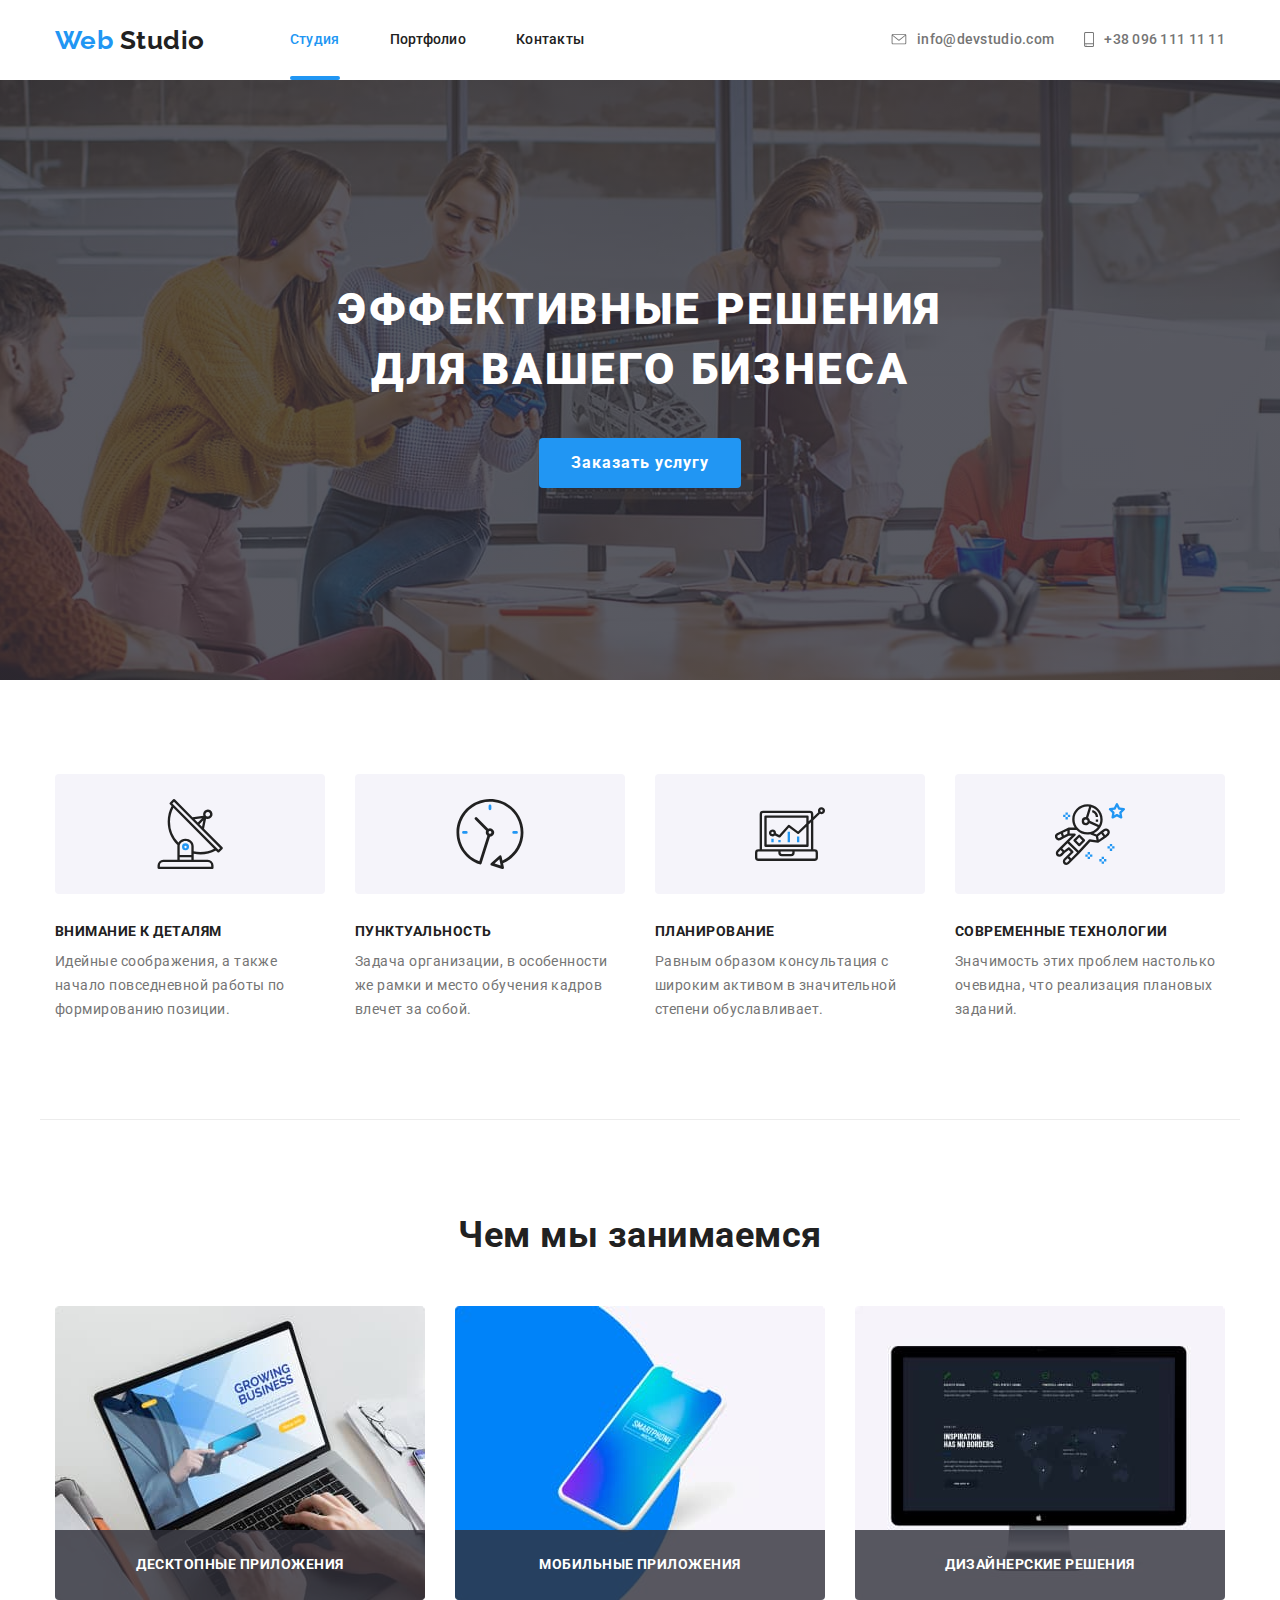
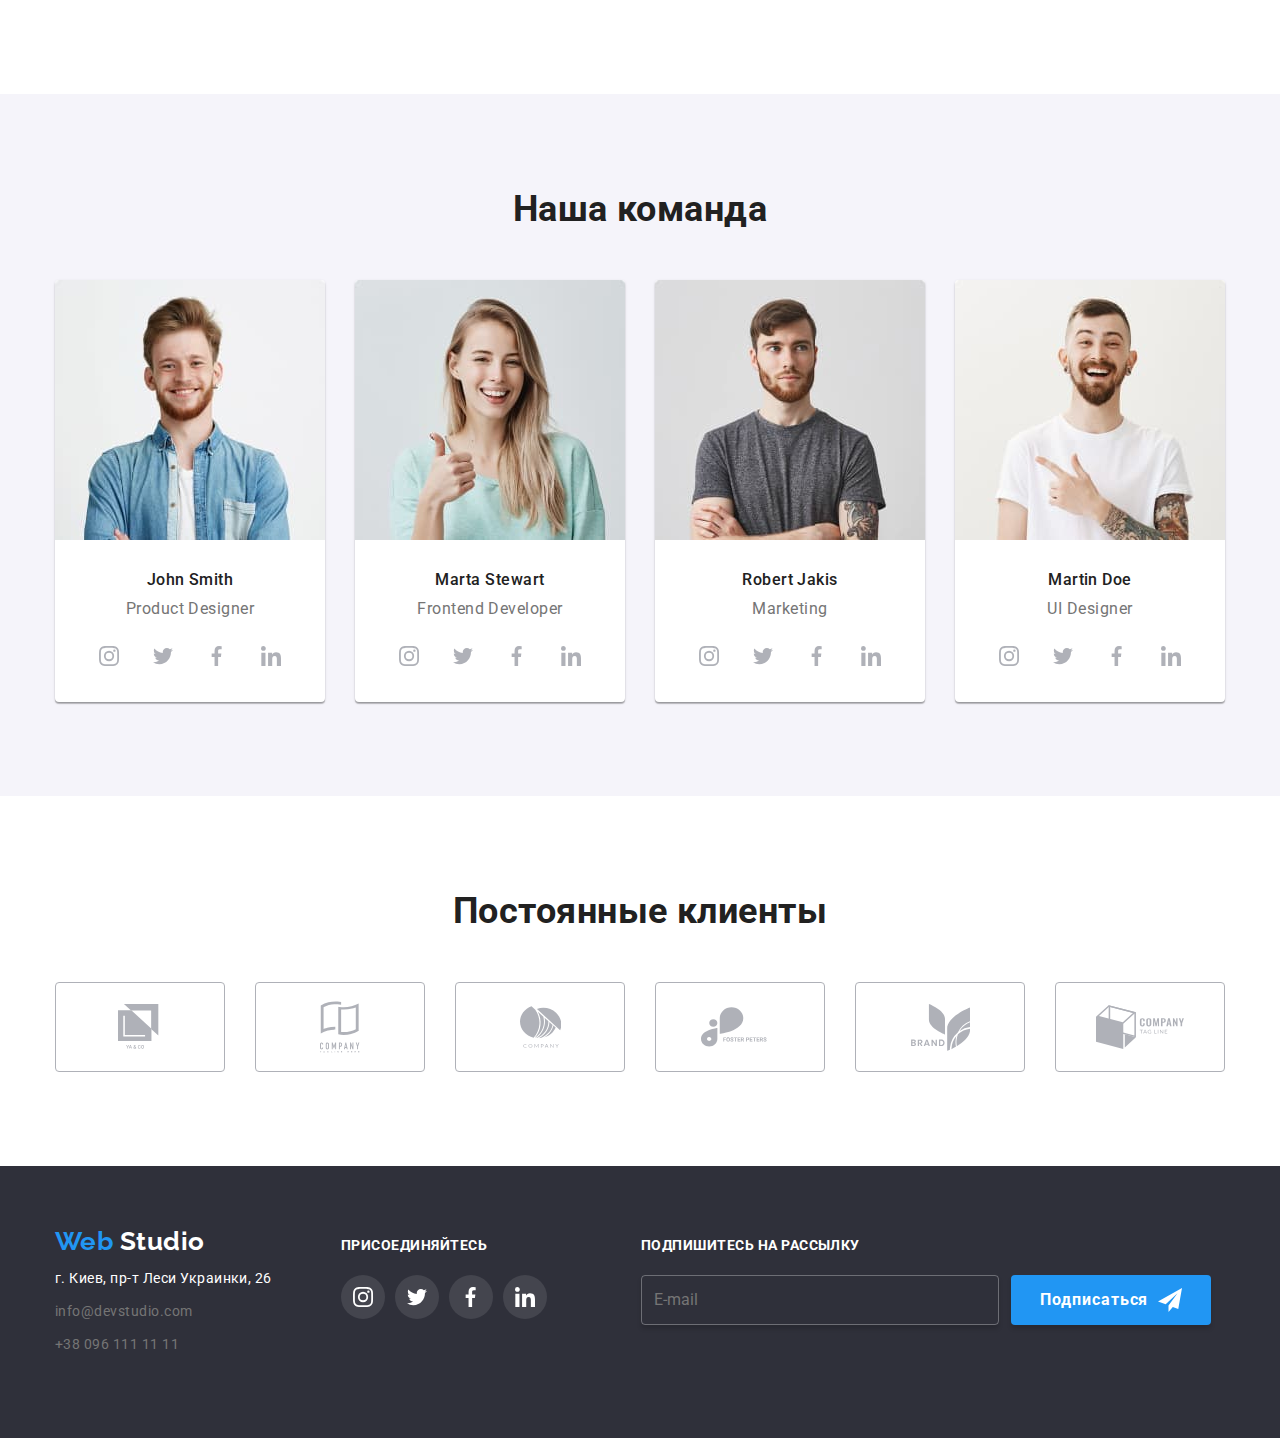
==== index.html @ d9b8b6eb "склонирован репозиторий" ====
<!DOCTYPE html>
<html lang="ru">
<head>
    <meta charset="UTF-8">
    <meta name="viewport" content="width=device-width, initial-scale=1.0">
    <title>Document</title>
    <link href="https://fonts.googleapis.com/css2?family=Raleway:wght@500&family=Roboto:wght@400;500;700;900&display=swap" rel="stylesheet">
    <link rel="stylesheet" href="https://cdnjs.cloudflare.com/ajax/libs/modern-normalize/0.6.0/modern-normalize.min.css">
    <link rel="stylesheet" href="./css/main.min.css">
</head>
<body>
    <header>
        <div class="container">
            <nav class="nav">
                <a href="./index.html" class="nav-logo"><span class="first-name">Web</span><span class="last-name"> Studio</span></a>
                <ul class="nav-link">
                    <li class="item"><a href="" class="title current">Студия</a></li>
                    <li class="item"><a href="portfolio.html" class="title">Портфолио</a></li>
                    <li class="item"><a href="" class="title">Контакты</a></li>
                </ul>
                <ul class="nav-contacts">
                    <li class="item">
                        <a href="mailto:info@devstudio.com" class="item-link">
                            <svg class="item-icon mail">
                                <use href="./images/sprite.svg#icon-mail"></use>
                            </svg>   
                            info@devstudio.com
                        </a>
                    </li>
                    <li class="item">
                        <a href="tel:+380961111111" class="item-link">
                            <svg class="item-icon phone">
                                <use href="./images/sprite.svg#icon-phone"></use>
                            </svg>
                            +38 096 111 11 11
                        </a>
                    </li>
                </ul>
            </nav>
        </div>
    </header>   
    <main>
        <section class="hero">
            <h1 class="title">Эффективные решения для вашего бизнеса</h1>
            <button class="link" data-modal-open>Заказать услугу</button>
        </section>

        <section>
            <!--Скрытый заголовок-->
            <h2 class="visually-hidden">Преимущества</h2>
            <div class="container">
                <ul class="advantages">
                    <li class="advantages-element">
                        <div class="advantages-background">
                            <svg class="advantages-sprite">
                                <use href="./images/sprite.svg#icon-satellite-dish"></use>
                            </svg>
                        </div>
                        <h3 class="advantages-title">Внимание к деталям</h3>
                        <p class="advantages-description">Идейные соображения, а также начало повседневной работы по формированию позиции.</p>
                    </li>
                    <li class="advantages-element">
                        <div class="advantages-background">
                            <svg class="advantages-sprite" width="70" height="70">
                                <use href="./images/sprite.svg#icon-clock"></use>
                            </svg>
                        </div>
                        <h3 class="advantages-title">Пунктуальность</h3>
                        <p class="advantages-description">Задача организации, в особенности же рамки и место обучения кадров влечет за собой.</p>
                    </li>                   
                    <li class="advantages-element">
                        <div class="advantages-background">
                            <svg class="advantages-sprite" width="70" height="70">
                                <use href="./images/sprite.svg#icon-computer"></use>
                            </svg>
                        </div>
                        <h3 class="advantages-title">Планирование</h3>
                        <p class="advantages-description">Равным образом консультация с широким активом в значительной степени обуславливает.</p>
                    </li>
                    <li class="advantages-element">
                        <div class="advantages-background">
                            <svg class="advantages-sprite" width="70" height="70">
                                <use href="./images/sprite.svg#icon-cosmonaut"></use>
                            </svg>
                        </div>
                        <h3 class="advantages-title">Современные технологии</h3>
                        <p class="advantages-description">Значимость этих проблем настолько очевидна, что реализация плановых заданий.</p>
                    </li>          
                </ul>
            </div>
        </section>
        
        <section>
            <div class="container employment-section">
                <h2 class="title-section">Чем мы занимаемся</h2>
                <ul class="benefit">
                    <li class="benefit-item">
                        <img src="./images/desktop.jpg" alt="Иконка персонального компьютера" width="370">
                        <h3 class="capabilities">Десктопные приложения</h3>
                    </li>
                    <li class="benefit-item">
                        <img src="./images/smartphone.jpg" alt="Иконка смартфона" width="370">
                        <h3 class="capabilities">Мобильные приложения</h3>
                    </li>
                    <li class="benefit-item">
                        <img src="./images/display.jpg" alt="Иконка монитора" width="370">
                        <h3 class="capabilities">Дизайнерские решения</h3>
                    </li>
                </ul>
            </div>
        </section>

        <section class="team">
            <div class="container employment-team">
                <h2 class="title-section">Наша команда</h2>
                <ul class="team-flex">
                    <li class="team-flex-item">
                        <img src="./images/John.jpg" alt="Фото Джона Смита" width="270" class="team-flex-photo">
                        <h3 lang="en" class="title">John Smith</h3>
                        <p lang="en">Product Designer</p>
                        <ul class="social-links">
                            <li>
                                <a href="https://instagram.com" class="link" aria-label="иконка Инстаграм">
                                    <svg class="link-icon" widht="20" height="20">
                                        <use href="./images/sprite.svg#icon-instagram"></use>
                                    </svg>
                                </a>
                            </li>
                            <li>
                                <a href="https://twitter.com" class="link" aria-label="иконка Твиттер">
                                    <svg class="link-icon" widht="20" height="20">
                                        <use href="./images/sprite.svg#twitter"></use>
                                    </svg>
                                </a>
                            </li>
                            <li>
                                <a href="https://facebook.com" class="link" aria-label="иконка Фейсбук">
                                    <svg class="link-icon" widht="20" height="20">
                                        <use href="./images/sprite.svg#icon-Facebook"></use>
                                    </svg>
                                </a>
                            </li>
                            <li>
                                <a href="https://linkedin.com" class="link" aria-label="иконка Линкедин">
                                    <svg class="link-icon" widht="20" height="20">
                                        <use href="./images/sprite.svg#icon-linkedin"></use>
                                    </svg>
                                </a>
                            </li>
                        </ul>
                    </li>
                    <li class="team-flex-item">
                        <img src="./images/Marta.jpg" alt="Фото Марты Стюарт" width="270" class="team-flex-photo">
                        <h3 lang="en" class="title">Marta Stewart</h3>
                        <p lang="en">Frontend Developer</p>
                        <ul class="social-links">
                            <li>
                                <a href="https://instagram.com" class="link" aria-label="иконка Инстаграм">
                                    <svg class="link-icon" widht="20" height="20">
                                        <use href="./images/sprite.svg#icon-instagram"></use>
                                    </svg>
                                </a>
                            </li>
                            <li>
                                <a href="https://twitter.com" class="link" aria-label="иконка Твиттер">
                                    <svg class="link-icon" widht="20" height="20">
                                        <use href="./images/sprite.svg#twitter"></use>
                                    </svg>
                                </a>
                            </li>
                            <li>
                                <a href="https://facebook.com" class="link" aria-label="иконка Фейсбук">
                                    <svg class="link-icon" widht="20" height="20">
                                        <use href="./images/sprite.svg#icon-Facebook"></use>
                                    </svg>
                                </a>
                            </li>
                            <li>
                                <a href="https://linkedin.com" class="link" aria-label="иконка Линкедин">
                                    <svg class="link-icon" widht="20" height="20">
                                        <use href="./images/sprite.svg#icon-linkedin"></use>
                                    </svg>
                                </a>
                            </li>
                        </ul>
                    </li>
                    <li class="team-flex-item">
                        <img src="./images/Robert.jpg" alt="Фото Роберта Якиса" width="270" class="team-flex-photo">
                        <h3 lang="en" class="title">Robert Jakis</h3>
                        <p lang="en">Marketing</p>
                        <ul class="social-links">
                            <li>
                                <a href="https://instagram.com" class="link" aria-label="иконка Инстаграм">
                                    <svg class="link-icon" widht="20" height="20">
                                        <use href="./images/sprite.svg#icon-instagram"></use>
                                    </svg>
                                </a>
                            </li>
                            <li>
                                <a href="https://twitter.com" class="link" aria-label="иконка Твиттер">
                                    <svg class="link-icon" widht="20" height="20">
                                        <use href="./images/sprite.svg#twitter"></use>
                                    </svg>
                                </a>
                            </li>
                            <li>
                                <a href="https://facebook.com" class="link" aria-label="иконка Фейсбук">
                                    <svg class="link-icon" widht="20" height="20">
                                        <use href="./images/sprite.svg#icon-Facebook"></use>
                                    </svg>
                                </a>
                            </li>
                            <li>
                                <a href="https://linkedin.com" class="link" aria-label="иконка Линкедин">
                                    <svg class="link-icon" widht="20" height="20">
                                        <use href="./images/sprite.svg#icon-linkedin"></use>
                                    </svg>
                                </a>
                            </li>
                        </ul>
                    </li>
                    <li class="team-flex-item">
                        <img src="./images/Martin.jpg" alt="Фото Мартина До" width="270" class="team-flex-photo">
                        <h3 lang="en" class="title">Martin Doe</h3>
                        <p lang="en">UI Designer</p>
                        <ul class="social-links">
                            <li>
                                <a href="https://instagram.com" class="link" aria-label="иконка Инстаграм">
                                    <svg class="link-icon" widht="20" height="20">
                                        <use href="./images/sprite.svg#icon-instagram"></use>
                                    </svg>
                                </a>
                            </li>
                            <li>
                                <a href="https://twitter.com" class="link" aria-label="иконка Твиттер">
                                    <svg class="link-icon" widht="20" height="20">
                                        <use href="./images/sprite.svg#twitter"></use>
                                    </svg>
                                </a>
                            </li>
                            <li>
                                <a href="https://facebook.com" class="link" aria-label="иконка Фейсбук">
                                    <svg class="link-icon" widht="20" height="20">
                                        <use href="./images/sprite.svg#icon-Facebook"></use>
                                    </svg>
                                </a>
                            </li>
                            <li>
                                <a href="https://linkedin.com" class="link" aria-label="иконка Линкедин">
                                    <svg class="link-icon" widht="20" height="20">
                                        <use href="./images/sprite.svg#icon-linkedin"></use>
                                    </svg>
                                </a>
                            </li>
                        </ul>
                    </li>
                </ul>
            </div>
            
        </section>

        <section>
            <div class="container employment-partners">
                <h2 class="title-section">Постоянные клиенты</h2>
                <ul class="partners">
                    <li class="partners-image">
                        <a href="" class="partners-link">
                            <svg class="partners-logo" width="44.27" height="49.23">
                                <use href="./images/sprite.svg#icon-yaco"></use>
                            </svg>
                        </a>
                    </li>
                    <li class="partners-image">
                        <a href="" class="partners-link">
                            <svg class="partners-logo" width="40" height="52">
                                <use href="./images/sprite.svg#icon-tagline_co"></use>
                            </svg>
                        </a>
                    </li>
                    <li class="partners-image">
                        <a href="" class="partners-link">
                            <svg class="partners-logo" width="41" height="42.6">
                                <use href="./images/sprite.svg#icon-company"></use>
                            </svg>
                        </a>
                    </li>
                    <li class="partners-image">
                        <a href="" class="partners-link">
                            <svg class="partners-logo" width="79" height="42">
                                <use href="./images/sprite.svg#icon-foster_peters"></use>
                            </svg>
                        </a>
                    </li>
                    <li class="partners-image">
                        <a href="" class="partners-link">
                            <svg class="partners-logo" width="59" height="47">
                                <use href="./images/sprite.svg#icon-brand"></use>
                            </svg>
                        </a>
                    </li>
                    <li class="partners-image">
                        <a href="" class="partners-link">
                            <svg class="partners-logo" width="88" height="45">
                                <use href="./images/sprite.svg#icon-tag_line_co"></use>
                            </svg>
                        </a>
                    </li>
                </ul>
            </div>
        </section>
    </main>

    <div class="backdrop is-hidden" data-modal>
        <div class="modal">
            <button class="modal-button" data-modal-close>
                <svg class="modal-close">
                    <use href="./images/sprite-cross.svg#icon-cross"></use>
                </svg>
            </button>

            <form action="form" class="form" id="global-form">
                <b class="form-call">Оставьте свои данные, мы вам перезвоним</b>
                <div class="form-list__item first">
                    <label class="form-list__item-label">
                        <svg class="form-list__item-image">
                            <use href="./images/sprite.svg#icon-person"></use>
                        </svg>
                        <input type="text" class="form-list__item-colomn" placeholder=" ">

                        <span class="form-list__item-text">Имя</span> 

                    </label>
                </div>

                <div class="form-list__item">
                    <label class="form-list__item-label">
                        <svg class="form-list__item-image telephone">
                            <use href="./images/sprite.svg#icon-telephone"></use>
                        </svg>
                        <input type="tel" name="telephone" class="form-list__item-colomn" placeholder=" "> 
                                
                        <span class="form-list__item-text">Телефон</span>
                    </label>
                </div>
                <div class="form-list__item">
                    <label class="form-list__item-label">
                        <svg class="form-list__item-image envelope">
                            <use href="./images/sprite.svg#icon-e-mail" ></use>
                        </svg>
                        <input type="email" name="email" class="form-list__item-colomn" placeholder=" ">
                                
                        <span class="form-list__item-text">Почта</span>
                    </label>
                </div>
                <div class="form-list__item">
                    <div class="form-list__item-label">
                        <textarea name="comment" rows="5" placeholder=" "   class="form-list__item-colomn comments"></textarea>
                        <label for="comment" class="comments-text">Комментарий</label>
                    </div>
                </div>

                <div class="form-mailing">
                    <label class="form-mailing__label">
                        <input type="checkbox" class="checkbox">
                        <span class="checkbox-icon"></span>
                            <p class="form-mailing__label-confirm">Соглашаюсь с рассылкой и принимаю 
                                <a href="" class="form-mailing__label-link">Условия договора</a>
                            </p>
                    </label>
                </div>
                <button type="submit" class="button-send">Отправить</button>
            </form>
        </div>            
    </div>

    <footer>
        <div class="container footer">
            <!--Скрытый заголовок-->
            <h2 class="hidden">Адрес и контакты</h2>
            <section class="footer-flex">
                <div class="footer-flex-block">
                    <a href="./index.html" class="footer-logo"><span class="first-name">Web</span><span class="last-name footer"> Studio</span></a>
                    <address class="contacts">
                        <p>г. Киев, пр-т Леси Украинки, 26</p>
                        <ul>
                            <li><a href="mailto:info@devstudio.com">info@devstudio.com</a></li>
                            <li><a href="tel:+380961111111">+38 096 111 11 11</a></li>
                        </ul>         
                    </address>
                </div>

                <div class="footer-flex-block network">
                    <h2 class="join">присоединяйтесь</h2>
                    <ul class="social-links footer-links">
                        <li>
                            <a href="https://instagram.com" class="link" aria-label="иконка Инстаграм">
                                <svg class="link-icon" widht="20" height="20">
                                    <use href="./images/sprite.svg#icon-instagram"></use>
                                </svg>
                            </a>
                        </li>
                        <li>
                            <a href="https://twitter.com" class="link" aria-label="иконка Твиттер">
                                <svg class="link-icon" widht="20" height="20">
                                    <use href="./images/sprite.svg#twitter"></use>
                                </svg>
                            </a>
                        </li>
                        <li>
                            <a href="https://facebook.com" class="link" aria-label="иконка Фейсбук">
                                <svg class="link-icon" widht="20" height="20">
                                    <use href="./images/sprite.svg#icon-Facebook"></use>
                                </svg>
                            </a>
                        </li>
                        <li>
                            <a href="https://linkedin.com" class="link" aria-label="иконка Линкедин">
                                <svg class="link-icon" widht="20" height="20">
                                    <use href="./images/sprite.svg#icon-linkedin"></use>
                                </svg>
                            </a>
                        </li>
                    </ul>
                </div>

                <div class="subscribe">
                    <b class="subscribe-urge">Подпишитесь на рассылку</b>
                    <form action="" class="subscribe-form" id="form-mailing">
                        <label for="email">
                            <input type="email" name="email" class="subscribe-form__field-input" placeholder="E-mail">
                        </label>
                        <button type="submit" class="submit">Подписаться
                            <svg class="submit-svg">
                                <use href="./images/sprite.svg#icon-send"></use>
                            </svg>
                        </button>
                    </form>
                </div>
            
            </section>
        </div>
    </footer>
  
  <script src="./js/modal.js"></script>
</body>
</html>
---- css/main.min.css ----
body{color:#212121;background-color:#fff;font-family:Roboto,sans-serif;letter-spacing:0.03em;font-style:normal;font-weight:400}img{display:block;max-width:100%;height:auto}.visually-hidden{position:absolute;width:1px;height:1px;margin:-1px;border:0;padding:0;clip:rect(0 0 0 0);overflow:hidden}.logo,.join,.team p,.team .title,.contacts>p{padding:0;margin:0}.container{margin-left:auto;margin-right:auto;width:1200px;padding-left:15px;padding-right:15px}a{text-decoration:none}li{list-style-type:none}h2,.advantages{text-align:center}.hidden{display:none;padding:0;margin:0;text-align:center}.nav-logo{margin-right:85px}span.first-name,span.last-name{color:#2196F3;font-family:Raleway,sans-serif;font-weight:700;font-size:26px;line-height:1.18}span.last-name{color:#212121}span.last-name.footer{color:#fff}.nav{display:-webkit-box;display:-ms-flexbox;display:flex;-webkit-box-align:center;-ms-flex-align:center;align-items:center}.nav-link{display:-webkit-box;display:-ms-flexbox;display:flex;padding:0;margin:0}.nav-link .item+.item{margin-left:50px}.nav-link .title{display:inline-block;padding-top:32px;padding-bottom:32px;margin-bottom:0px;color:inherit;font-weight:500;font-size:14px;line-height:1.14;letter-spacing:0.02em;-webkit-transition:color 250ms cubic-bezier(0.4, 0, 0.2, 1);transition:color 250ms cubic-bezier(0.4, 0, 0.2, 1)}.nav-link .title:hover,.nav-link .title:focus{color:#2196F3}.nav-link .current{position:relative;color:#2196F3}.nav-link .current::after{content:'';position:absolute;bottom:0;left:0;width:100%;height:4px;background-color:#2196F3;border-radius:2px}.header-porfolio{border-bottom:1px solid #ECECEC}.nav-contacts{display:-webkit-box;display:-ms-flexbox;display:flex;padding:0;margin:0;margin-left:auto;-webkit-box-align:center;-ms-flex-align:center;align-items:center;color:inherit;font-weight:500;font-size:14px;line-height:1.14;letter-spacing:0.02em}.nav-contacts .item+.item{display:-webkit-box;display:-ms-flexbox;display:flex;margin-left:30px;-webkit-box-align:center;-ms-flex-align:center;align-items:center}.nav-contacts .item-link{display:-webkit-box;display:-ms-flexbox;display:flex;-webkit-box-align:center;-ms-flex-align:center;align-items:center;color:#757575;-webkit-transition:color 250ms cubic-bezier(0.4, 0, 0.2, 1);transition:color 250ms cubic-bezier(0.4, 0, 0.2, 1)}.item-icon{margin-right:10px}.item-icon.mail{display:-webkit-box;display:-ms-flexbox;display:flex;width:16px;height:11px;-webkit-transition:fill 250ms cubic-bezier(0.4, 0, 0.2, 1);transition:fill 250ms cubic-bezier(0.4, 0, 0.2, 1);fill:#757575}.item-icon.phone{display:-webkit-box;display:-ms-flexbox;display:flex;width:10px;height:15px;-webkit-transition:fill 250ms cubic-bezier(0.4, 0, 0.2, 1);transition:fill 250ms cubic-bezier(0.4, 0, 0.2, 1);fill:#757575}.nav-contacts .item-link:hover,.nav-contacts .item-link:focus{color:#2196F3;fill:#2196F3}.nav-contacts .item-link:hover>.mail,.nav-contacts .item-link:focus>.mail{fill:#2196F3}.nav-contacts .item-link:hover>.phone,.nav-contacts .item-link:focus>.phone{fill:#2196F3}.hero{padding-top:200px;padding-bottom:200px;margin-left:auto;margin-right:auto;text-align:center;background-image:-webkit-gradient(linear, left top, left bottom, from(rgba(47,48,58,0.8)), to(rgba(47,48,58,0.8))),url(../images/Hero.jpg);background-image:linear-gradient(rgba(47,48,58,0.8), rgba(47,48,58,0.8)),url(../images/Hero.jpg);background-repeat:no-repeat;background-position:center;max-width:1600px;height:600px}.hero .title{margin:0;margin-bottom:38px;margin-left:auto;margin-right:auto;width:646px;-ms-flex-line-pack:center;align-content:center;color:#fff;font-weight:900;font-size:44px;line-height:1.36;letter-spacing:0.06em;text-transform:uppercase}.hero .link{display:inline-block;margin-bottom:0px;padding:10px 32px;cursor:pointer;background-color:#2196F3;border-radius:4px;color:#fff;font-weight:700;font-size:16px;line-height:1.88;letter-spacing:0.06em;min-width:200px;border:none}.backdrop{position:fixed;top:0;left:0;width:100%;height:100%;background-color:rgba(0,0,0,0.2);-webkit-transition:opacity 250ms cubic-bezier(0.4, 0, 0.2, 1);transition:opacity 250ms cubic-bezier(0.4, 0, 0.2, 1)}.backdrop.is-hidden{opacity:0;pointer-events:none}.backdrop.is-hidden.modal{-webkit-transform:translate(-50%, -50%) scale(1.1);transform:translate(-50%, -50%) scale(1.1)}.modal{position:relative;top:50%;left:50%;padding:40px;width:528px;background-color:#fff;border-radius:4px;-webkit-box-shadow:0px 2px 1px rgba(0,0,0,0.2),0px 1px 1px rgba(0,0,0,0.14),0px 1px 3px rgba(0,0,0,0.12);box-shadow:0px 2px 1px rgba(0,0,0,0.2),0px 1px 1px rgba(0,0,0,0.14),0px 1px 3px rgba(0,0,0,0.12);text-align:center;-webkit-transform:translate(-50%, -50%) scale(1);transform:translate(-50%, -50%) scale(1);-webkit-transition:-webkit-transform 250ms cubic-bezier(0.4, 0, 0.2, 1);transition:-webkit-transform 250ms cubic-bezier(0.4, 0, 0.2, 1);transition:transform 250ms cubic-bezier(0.4, 0, 0.2, 1);transition:transform 250ms cubic-bezier(0.4, 0, 0.2, 1), -webkit-transform 250ms cubic-bezier(0.4, 0, 0.2, 1)}.modal-button{position:absolute;top:0;right:0;-webkit-transform:translate(-8px, 8px);transform:translate(-8px, 8px);display:-webkit-box;display:-ms-flexbox;display:flex;width:30px;height:30px;background-color:#fff;border-radius:50%;-webkit-box-pack:center;-ms-flex-pack:center;justify-content:center;-webkit-box-align:center;-ms-flex-align:center;align-items:center;outline:none;border:1px solid rgba(0,0,0,0.1);cursor:pointer}.modal-close{display:-webkit-box;display:-ms-flexbox;display:flex;width:11px;height:11px}.form-call{display:block;font-size:20px;line-height:23px}.form-list{margin:0;padding:0}.form-list__item{margin-top:28px;display:block}.form-list__item.first{margin-top:30px}.form-list__item-text{position:absolute;top:50%;left:42px;-webkit-transform:translateY(-50%);transform:translateY(-50%);-webkit-transition:-webkit-transform 250ms cubic-bezier(0.4, 0, 0.2, 1);transition:-webkit-transform 250ms cubic-bezier(0.4, 0, 0.2, 1);transition:transform 250ms cubic-bezier(0.4, 0, 0.2, 1);transition:transform 250ms cubic-bezier(0.4, 0, 0.2, 1), -webkit-transform 250ms cubic-bezier(0.4, 0, 0.2, 1)}.form-list__item-colomn{padding-left:42px;width:100%;height:40px;border:1px solid rgba(33,33,33,0.2);border-radius:4px;outline:none}.form-list__item-colomn.comments{resize:none;display:block;padding:12px 16px;width:100%;height:120px}.form-list__item-label{position:relative;font-size:14px;line-height:1.14;letter-spacing:0.01em;color:#757575;outline:none}.form-list__item-label:focus-within>.form-list__item-image{fill:#2196F3}.form-list__item-label:focus-within>.form-list__item-colomn{border-color:#2196F3}.form-list__item-label:focus-within>.form-list__item-text,.form-list__item-label .form-list__item-colomn:not(:placeholder-shown)+.form-list__item-text{-webkit-transform:translate(-26px, -36px);transform:translate(-26px, -36px);font-size:12px;color:#2196F3}.form-list__item-label:focus-within>.comments-text,.form-list__item-label textarea:not(:placeholder-shown)+.comments-text{-webkit-transform:translateY(-28px);transform:translateY(-28px);font-size:12px;color:#2196F3}textarea,input{-webkit-transition:border-color 250ms cubic-bezier(0.4, 0, 0.2, 1);transition:border-color 250ms cubic-bezier(0.4, 0, 0.2, 1)}.comments-text{position:absolute;top:12px;left:16px;-webkit-transition:-webkit-transform 250ms cubic-bezier(0.4, 0, 0.2, 1);transition:-webkit-transform 250ms cubic-bezier(0.4, 0, 0.2, 1);transition:transform 250ms cubic-bezier(0.4, 0, 0.2, 1);transition:transform 250ms cubic-bezier(0.4, 0, 0.2, 1), -webkit-transform 250ms cubic-bezier(0.4, 0, 0.2, 1)}.form-mailing{margin-top:20px}.form-mailing__label{display:-webkit-inline-box;display:-ms-inline-flexbox;display:inline-flex;-webkit-box-align:center;-ms-flex-align:center;align-items:center;-webkit-box-pack:center;-ms-flex-pack:center;justify-content:center}.form-mailing__label-link{color:#2196F3;-webkit-text-decoration-line:underline;text-decoration-line:underline}.form-mailing__label-confirm{margin:0;padding:0;font-size:14px;line-height:1.71;color:#757575}.form-list__item-image{position:absolute;width:18px;height:18px;top:50%;left:16px;-webkit-transform:translateY(-50%);transform:translateY(-50%)}.checkbox{margin-right:9px;position:absolute;width:1px;height:1px;margin:-1px}.checkbox-icon{display:block;margin-right:8px;width:15px;height:15px;border:2px solid #212121;border-radius:4px;-webkit-transition:opacity 250ms cubic-bezier(0.4, 0, 0.2, 1);transition:opacity 250ms cubic-bezier(0.4, 0, 0.2, 1)}.checkbox:checked+.checkbox-icon{background-color:#2196F3;background-image:url(../images/icon-check.svg);background-size:contain;background-origin:border-box;border-color:#2196F3}.button-send{display:inline-block;margin-top:30px;width:200px;height:50px;font-size:16px;line-height:1.87;font-weight:700;letter-spacing:0.06em;color:#fff;background:#2196F3;-webkit-box-shadow:0px 4px 4px rgba(0,0,0,0.15);box-shadow:0px 4px 4px rgba(0,0,0,0.15);border-radius:4px;border:none;cursor:pointer}.advantages{padding:0;margin:0;display:-webkit-box;display:-ms-flexbox;display:flex;padding-top:94px;padding-bottom:94px;-webkit-box-align:center;-ms-flex-align:center;align-items:center;text-align:center}.advantages-background{display:-webkit-box;display:-ms-flexbox;display:flex;margin-bottom:30px;width:270px;height:120px;background-color:#F5F4FA;border-radius:4px;-webkit-box-pack:center;-ms-flex-pack:center;justify-content:center;-webkit-box-align:center;-ms-flex-align:center;align-items:center}.advantages-sprite{display:-webkit-box;display:-ms-flexbox;display:flex;width:70px;height:70px}.advantages-title{font-weight:700;font-size:14px;line-height:1.14;text-transform:uppercase;margin:0;margin-bottom:10px;height:16px}.advantages-description{margin:0;color:#757575;max-width:270px;font-size:14px;line-height:1.7;margin-bottom:0px;height:75px}.advantages-element,.benefit-item{text-align:left;margin-right:30px}.advantages-element:last-child,.benefit-item:last-child{margin-right:0px}.benefit-item{position:relative}.employment{padding-top:94px;padding-bottom:94px;margin-bottom:94px}.employment-section{padding-top:94px;padding-bottom:94px;border-top:1px solid #ECECEC}.title-section{margin:0;margin-bottom:50px;margin-left:auto;margin-right:auto;font-weight:700;font-size:36px;line-height:1.17;text-align:center}.benefit{display:-webkit-box;display:-ms-flexbox;display:flex;padding:0;margin:0}.benefit-item img{display:block;margin-bottom:0px;border-radius:4px;height:294px}.benefit-item .capabilities{padding:0;margin:0;position:absolute;bottom:0;display:block;padding:27px 80px;width:370px;color:#fff;font-weight:700;font-size:14px;line-height:1.14;height:70px;text-align:center;text-transform:uppercase;background-color:rgba(47,48,58,0.8);border-radius:0px 0px 4px 4px}.team{background-color:#F5F4FA}.team-flex{margin:0;padding:0;display:-webkit-box;display:-ms-flexbox;display:flex}.team-flex .title{font-weight:500;font-size:16px;line-height:1.19;text-align:center;margin-bottom:10px}.team-flex-photo{margin-bottom:30px;display:block;height:260px}.employment-team{padding-top:94px;padding-bottom:94px}.team-flex-item{width:calc((100% - 90px) / 4);margin-right:30px;background-color:#fff;-webkit-box-shadow:0px 2px 1px rgba(0,0,0,0.2),0px 1px 1px rgba(0,0,0,0.14),0px 1px 3px rgba(0,0,0,0.12);box-shadow:0px 2px 1px rgba(0,0,0,0.2),0px 1px 1px rgba(0,0,0,0.14),0px 1px 3px rgba(0,0,0,0.12);border-radius:4px;padding-bottom:24px;overflow:hidden}.team-flex-item:last-child{margin-right:0px}.team-flex-item p{color:#757575;font-size:16px;line-height:1.19;text-align:center;margin-bottom:16px}.social-links{display:-webkit-box;display:-ms-flexbox;display:flex;margin-right:auto;margin-left:auto;width:206px;height:44px;padding:0}.social-links .link{display:-webkit-box;display:-ms-flexbox;display:flex;-webkit-box-align:center;-ms-flex-align:center;align-items:center;width:44px;height:44px;border-radius:50%;background-size:20px;background-repeat:no-repeat;background-position:center;-webkit-transition:background-color 250ms cubic-bezier(0.4, 0, 0.2, 1);transition:background-color 250ms cubic-bezier(0.4, 0, 0.2, 1)}.social-links .link:hover>.link-icon,.social-links .link:focus>.link-icon{fill:#fff}.social-links .link:hover,.social-links .link:focus{background-color:#2196F3}.social-links>li{margin-right:10px}.social-links>li:last-child{margin-right:0px}.social-links .link-icon{display:inline-block;fill:#AFB1B8;-webkit-transition:fill 250ms cubic-bezier(0.4, 0, 0.2, 1);transition:fill 250ms cubic-bezier(0.4, 0, 0.2, 1)}.employment-partners{padding-top:94px;padding-bottom:94px}.partners{margin:0;padding:0;display:-webkit-box;display:-ms-flexbox;display:flex;-webkit-box-pack:justify;-ms-flex-pack:justify;justify-content:space-between}.partners-image{display:-webkit-box;display:-ms-flexbox;display:flex}.partners-logo{display:block;fill:#AFB1B8;-webkit-transition:fill 250ms cubic-bezier(0.4, 0, 0.2, 1);transition:fill 250ms cubic-bezier(0.4, 0, 0.2, 1)}.partners-link{display:-webkit-box;display:-ms-flexbox;display:flex;width:170px;height:90px;border:1px solid #AFB1B8;border-radius:4px;-webkit-box-pack:center;-ms-flex-pack:center;justify-content:center;-webkit-box-align:center;-ms-flex-align:center;align-items:center;-webkit-transition:border 250ms cubic-bezier(0.4, 0, 0.2, 1);transition:border 250ms cubic-bezier(0.4, 0, 0.2, 1)}.partners-link:hover,.partners-link:focus{border:1px solid #2196F3}.partners-link:hover>.partners-logo,.partners-link:focus>.partners-logo{fill:#2196F3}.filtres{padding-top:93px;padding-bottom:50px}.filtres-resources{display:-webkit-box;display:-ms-flexbox;display:flex;-webkit-box-pack:center;-ms-flex-pack:center;justify-content:center;margin:0;padding:0}.filtres-resources-button{margin-right:8px}.filtres-resources-button:last-child{margin-right:0px}.filtres-resources button{padding:6px 22px;font-weight:500;font-size:16px;line-height:1.63;text-align:center;border:none;border-radius:4px;-webkit-transition:color 250ms cubic-bezier(0.4, 0, 0.2, 1),background-color 250ms cubic-bezier(0.4, 0, 0.2, 1),-webkit-box-shadow 250ms cubic-bezier(0.4, 0, 0.2, 1);transition:color 250ms cubic-bezier(0.4, 0, 0.2, 1),background-color 250ms cubic-bezier(0.4, 0, 0.2, 1),-webkit-box-shadow 250ms cubic-bezier(0.4, 0, 0.2, 1);transition:color 250ms cubic-bezier(0.4, 0, 0.2, 1),background-color 250ms cubic-bezier(0.4, 0, 0.2, 1),box-shadow 250ms cubic-bezier(0.4, 0, 0.2, 1);transition:color 250ms cubic-bezier(0.4, 0, 0.2, 1),background-color 250ms cubic-bezier(0.4, 0, 0.2, 1),box-shadow 250ms cubic-bezier(0.4, 0, 0.2, 1),-webkit-box-shadow 250ms cubic-bezier(0.4, 0, 0.2, 1)}.filtres-resources button:hover,.filtres-resources button:focus{color:#fff;background-color:#2196F3;-webkit-box-shadow:0px 2px 2px rgba(0,0,0,0.12),0px 1px 2px rgba(0,0,0,0.08),0px 3px 1px rgba(0,0,0,0.1);box-shadow:0px 2px 2px rgba(0,0,0,0.12),0px 1px 2px rgba(0,0,0,0.08),0px 3px 1px rgba(0,0,0,0.1)}.works{padding-bottom:94px}.portfolio{display:-webkit-box;display:-ms-flexbox;display:flex;-ms-flex-wrap:wrap;flex-wrap:wrap;padding:0;margin:0}.portfolio img{margin-bottom:0px;height:294px}.portfolio-image{position:relative;display:-webkit-box;display:-ms-flexbox;display:flex;overflow:hidden}.portfolio .text{position:absolute;padding:0px 24px;margin:0;display:-webkit-box;display:-ms-flexbox;display:flex;-webkit-box-align:center;-ms-flex-align:center;align-items:center;color:#fff;background-color:rgba(33,150,243,0.9);width:370px;height:294px;font-size:18px;line-height:1.56;-webkit-transform:translate(0, 100%);transform:translate(0, 100%);-webkit-transition:-webkit-transform 250ms cubic-bezier(0.4, 0, 0.2, 1);transition:-webkit-transform 250ms cubic-bezier(0.4, 0, 0.2, 1);transition:transform 250ms cubic-bezier(0.4, 0, 0.2, 1);transition:transform 250ms cubic-bezier(0.4, 0, 0.2, 1), -webkit-transform 250ms cubic-bezier(0.4, 0, 0.2, 1)}.portfolio-links{width:calc((100% - 30px * 2) / 3);margin-right:30px;margin-top:30px}.portfolio-links:nth-child(3n){margin-right:0px}.portfolio-links:nth-child(-n+3){margin-top:0px}.portfolio-elements{border-top-right-radius:5px;border-top-left-radius:5px;overflow:hidden;-webkit-transition:-webkit-box-shadow 250ms 250ms cubic-bezier(0.4, 0, 0.2, 1);transition:-webkit-box-shadow 250ms 250ms cubic-bezier(0.4, 0, 0.2, 1);transition:box-shadow 250ms 250ms cubic-bezier(0.4, 0, 0.2, 1);transition:box-shadow 250ms 250ms cubic-bezier(0.4, 0, 0.2, 1), -webkit-box-shadow 250ms 250ms cubic-bezier(0.4, 0, 0.2, 1)}.portfolio-elements:hover,.portfolio-elements:focus{-webkit-box-shadow:1px 4px 6px rgba(0,0,0,0.16),0px 4px 4px rgba(0,0,0,0.06),0px 1px 1px rgba(0,0,0,0.12);box-shadow:1px 4px 6px rgba(0,0,0,0.16),0px 4px 4px rgba(0,0,0,0.06),0px 1px 1px rgba(0,0,0,0.12)}.portfolio-elements:hover .text,.portfolio-elements:focus .text{-webkit-transform:translate(0, 0);transform:translate(0, 0)}.portfolio-elements,.portfolio-elements>img{display:block;margin-right:0px}.portfolio-card{border:1px solid #EEEEEE;border-top:transparent;border-bottom-right-radius:5px;border-bottom-left-radius:5px;padding:20px 24px}.portfolio-card h2{color:#212121;font-weight:700;font-size:18px;line-height:2;letter-spacing:0.06em;text-align:left;margin:0;padding:0}.portfolio-card .product{color:#757575;font-size:16px;line-height:1.86;text-align:left;margin-top:4px;margin-bottom:0px}footer{background-color:#2F303A;padding-bottom:21px}.container-footer{margin-bottom:0px}.contacts>ul{padding:0;margin:0}.contacts>p{margin-bottom:9px;color:#fff;font-size:14px;line-height:1.71;font-style:normal}.contacts a{display:block;margin-top:0px;color:#757575;font-size:14px;line-height:1.71;font-style:normal}.contacts li:first-child{margin-bottom:9px}.footer-logo{display:block;margin-bottom:10px}.footer-flex{display:-webkit-box;display:-ms-flexbox;display:flex;-webkit-box-align:baseline;-ms-flex-align:baseline;align-items:baseline}.footer-flex-block{margin-top:60px;margin-bottom:60px}.footer-links{margin-top:21px;fill:#fff}.footer-links .link{background-color:rgba(255,255,255,0.1)}.footer-links .link-icon{fill:#fff}.join{margin-bottom:0px;color:#fff;font-weight:700;font-size:14px;line-height:1.14;text-transform:uppercase;text-align:left}.subscribe{margin-top:57px;margin-left:94px}.subscribe-urge{color:#fff;font-size:14px;line-height:1.14;font-weight:700;text-transform:uppercase}.subscribe-form{display:-webkit-box;display:-ms-flexbox;display:flex;padding:0;margin-top:20px}.subscribe-form__field-input{padding-left:12px;width:358px;height:50px;color:rgba(255,255,255,0.6);font-size:16px;line-height:1.87;background-color:transparent;border:1px solid rgba(255,255,255,0.3);-webkit-box-shadow:0px 4px 4px rgba(0,0,0,0.15);box-shadow:0px 4px 4px rgba(0,0,0,0.15);border-radius:4px}.developers{color:rgba(255,255,255,0.4);font-size:12px;line-height:2;text-align:center;margin-top:18px;margin-bottom:0;padding-top:18px;border-top:1px solid rgba(255,255,255,0.1)}.submit{display:-webkit-box;display:-ms-flexbox;display:flex;-webkit-box-align:center;-ms-flex-align:center;align-items:center;padding-left:29px;margin-left:12px;width:200px;height:50px;font-weight:bold;font-size:16px;line-height:1.87;letter-spacing:0.06em;color:#fff;background-color:#2196F3;border:none;-webkit-box-shadow:0px 4px 4px rgba(0,0,0,0.15);box-shadow:0px 4px 4px rgba(0,0,0,0.15);border-radius:4px}.submit-svg{margin-left:10px;width:24px;height:24px}.network{margin-left:69px}
/*# sourceMappingURL=main.min.css.map */
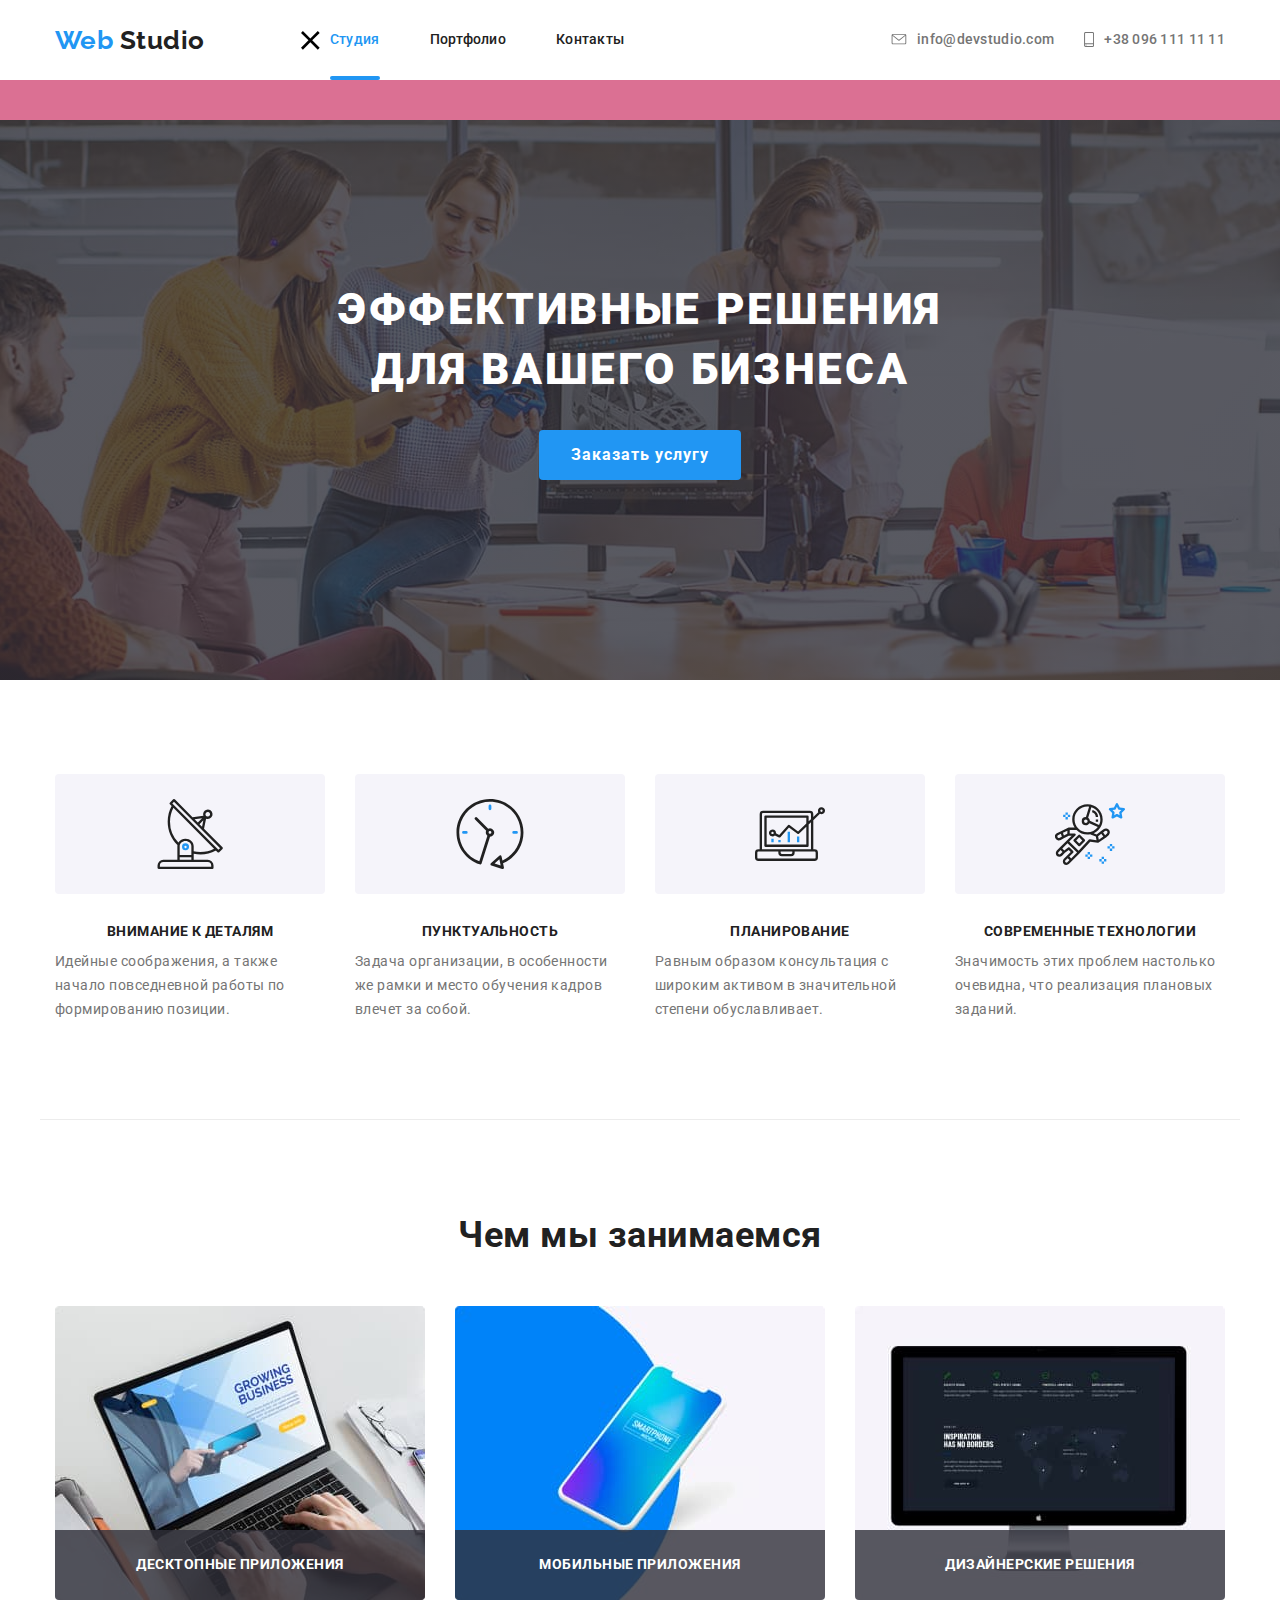
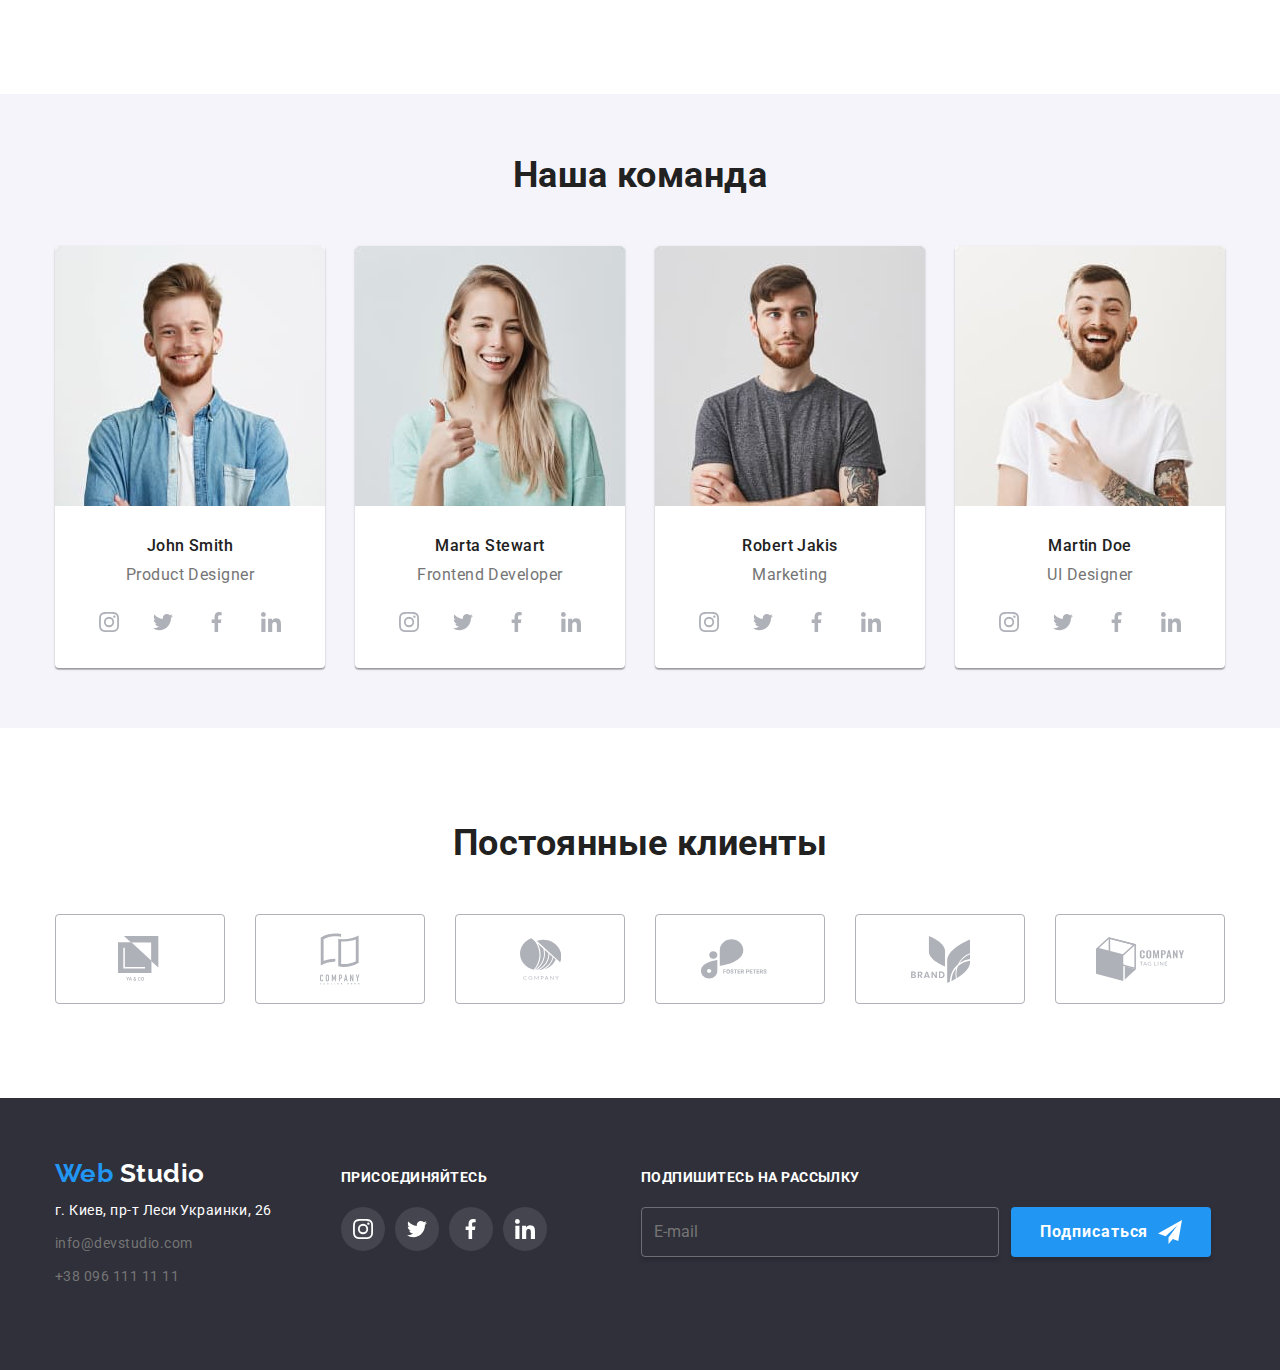
==== commit d657cd48: "добавлено для хедера часть под мобилки" ====
--- a/index.html
+++ b/index.html
@@ -13,6 +13,18 @@
         <div class="container">
             <nav class="nav">
                 <a href="./index.html" class="nav-logo"><span class="first-name">Web</span><span class="last-name"> Studio</span></a>
+
+                <button type="button" class="menu-button is-open" data-menu-button>
+                    <svg width="40" height="40" aria-label="Переключатель мобильного меню" aria-expanded="false" aria-controls="menu-container">
+                        <use class="icon-cross" href="./images/sprite.svg#nav-close"></use>
+                        <use class="icon-menu" href="./images/sprite.svg#nav-menu"></use>
+                    </svg>
+                </button>
+
+                <div class="menu-container is-open" id="menu-container" data-menu>
+
+                </div>
+
                 <ul class="nav-link">
                     <li class="item"><a href="" class="title current">Студия</a></li>
                     <li class="item"><a href="portfolio.html" class="title">Портфолио</a></li>
@@ -442,5 +454,6 @@
     </footer>
   
   <script src="./js/modal.js"></script>
+  <script src="./js/menu.js"></script>
 </body>
 </html>--- a/css/main.min.css
+++ b/css/main.min.css
@@ -1,2 +1,2 @@
-body{color:#212121;background-color:#fff;font-family:Roboto,sans-serif;letter-spacing:0.03em;font-style:normal;font-weight:400}img{display:block;max-width:100%;height:auto}.visually-hidden{position:absolute;width:1px;height:1px;margin:-1px;border:0;padding:0;clip:rect(0 0 0 0);overflow:hidden}.logo,.join,.team p,.team .title,.contacts>p{padding:0;margin:0}.container{margin-left:auto;margin-right:auto;width:1200px;padding-left:15px;padding-right:15px}a{text-decoration:none}li{list-style-type:none}h2,.advantages{text-align:center}.hidden{display:none;padding:0;margin:0;text-align:center}.nav-logo{margin-right:85px}span.first-name,span.last-name{color:#2196F3;font-family:Raleway,sans-serif;font-weight:700;font-size:26px;line-height:1.18}span.last-name{color:#212121}span.last-name.footer{color:#fff}.nav{display:-webkit-box;display:-ms-flexbox;display:flex;-webkit-box-align:center;-ms-flex-align:center;align-items:center}.nav-link{display:-webkit-box;display:-ms-flexbox;display:flex;padding:0;margin:0}.nav-link .item+.item{margin-left:50px}.nav-link .title{display:inline-block;padding-top:32px;padding-bottom:32px;margin-bottom:0px;color:inherit;font-weight:500;font-size:14px;line-height:1.14;letter-spacing:0.02em;-webkit-transition:color 250ms cubic-bezier(0.4, 0, 0.2, 1);transition:color 250ms cubic-bezier(0.4, 0, 0.2, 1)}.nav-link .title:hover,.nav-link .title:focus{color:#2196F3}.nav-link .current{position:relative;color:#2196F3}.nav-link .current::after{content:'';position:absolute;bottom:0;left:0;width:100%;height:4px;background-color:#2196F3;border-radius:2px}.header-porfolio{border-bottom:1px solid #ECECEC}.nav-contacts{display:-webkit-box;display:-ms-flexbox;display:flex;padding:0;margin:0;margin-left:auto;-webkit-box-align:center;-ms-flex-align:center;align-items:center;color:inherit;font-weight:500;font-size:14px;line-height:1.14;letter-spacing:0.02em}.nav-contacts .item+.item{display:-webkit-box;display:-ms-flexbox;display:flex;margin-left:30px;-webkit-box-align:center;-ms-flex-align:center;align-items:center}.nav-contacts .item-link{display:-webkit-box;display:-ms-flexbox;display:flex;-webkit-box-align:center;-ms-flex-align:center;align-items:center;color:#757575;-webkit-transition:color 250ms cubic-bezier(0.4, 0, 0.2, 1);transition:color 250ms cubic-bezier(0.4, 0, 0.2, 1)}.item-icon{margin-right:10px}.item-icon.mail{display:-webkit-box;display:-ms-flexbox;display:flex;width:16px;height:11px;-webkit-transition:fill 250ms cubic-bezier(0.4, 0, 0.2, 1);transition:fill 250ms cubic-bezier(0.4, 0, 0.2, 1);fill:#757575}.item-icon.phone{display:-webkit-box;display:-ms-flexbox;display:flex;width:10px;height:15px;-webkit-transition:fill 250ms cubic-bezier(0.4, 0, 0.2, 1);transition:fill 250ms cubic-bezier(0.4, 0, 0.2, 1);fill:#757575}.nav-contacts .item-link:hover,.nav-contacts .item-link:focus{color:#2196F3;fill:#2196F3}.nav-contacts .item-link:hover>.mail,.nav-contacts .item-link:focus>.mail{fill:#2196F3}.nav-contacts .item-link:hover>.phone,.nav-contacts .item-link:focus>.phone{fill:#2196F3}.hero{padding-top:200px;padding-bottom:200px;margin-left:auto;margin-right:auto;text-align:center;background-image:-webkit-gradient(linear, left top, left bottom, from(rgba(47,48,58,0.8)), to(rgba(47,48,58,0.8))),url(../images/Hero.jpg);background-image:linear-gradient(rgba(47,48,58,0.8), rgba(47,48,58,0.8)),url(../images/Hero.jpg);background-repeat:no-repeat;background-position:center;max-width:1600px;height:600px}.hero .title{margin:0;margin-bottom:38px;margin-left:auto;margin-right:auto;width:646px;-ms-flex-line-pack:center;align-content:center;color:#fff;font-weight:900;font-size:44px;line-height:1.36;letter-spacing:0.06em;text-transform:uppercase}.hero .link{display:inline-block;margin-bottom:0px;padding:10px 32px;cursor:pointer;background-color:#2196F3;border-radius:4px;color:#fff;font-weight:700;font-size:16px;line-height:1.88;letter-spacing:0.06em;min-width:200px;border:none}.backdrop{position:fixed;top:0;left:0;width:100%;height:100%;background-color:rgba(0,0,0,0.2);-webkit-transition:opacity 250ms cubic-bezier(0.4, 0, 0.2, 1);transition:opacity 250ms cubic-bezier(0.4, 0, 0.2, 1)}.backdrop.is-hidden{opacity:0;pointer-events:none}.backdrop.is-hidden.modal{-webkit-transform:translate(-50%, -50%) scale(1.1);transform:translate(-50%, -50%) scale(1.1)}.modal{position:relative;top:50%;left:50%;padding:40px;width:528px;background-color:#fff;border-radius:4px;-webkit-box-shadow:0px 2px 1px rgba(0,0,0,0.2),0px 1px 1px rgba(0,0,0,0.14),0px 1px 3px rgba(0,0,0,0.12);box-shadow:0px 2px 1px rgba(0,0,0,0.2),0px 1px 1px rgba(0,0,0,0.14),0px 1px 3px rgba(0,0,0,0.12);text-align:center;-webkit-transform:translate(-50%, -50%) scale(1);transform:translate(-50%, -50%) scale(1);-webkit-transition:-webkit-transform 250ms cubic-bezier(0.4, 0, 0.2, 1);transition:-webkit-transform 250ms cubic-bezier(0.4, 0, 0.2, 1);transition:transform 250ms cubic-bezier(0.4, 0, 0.2, 1);transition:transform 250ms cubic-bezier(0.4, 0, 0.2, 1), -webkit-transform 250ms cubic-bezier(0.4, 0, 0.2, 1)}.modal-button{position:absolute;top:0;right:0;-webkit-transform:translate(-8px, 8px);transform:translate(-8px, 8px);display:-webkit-box;display:-ms-flexbox;display:flex;width:30px;height:30px;background-color:#fff;border-radius:50%;-webkit-box-pack:center;-ms-flex-pack:center;justify-content:center;-webkit-box-align:center;-ms-flex-align:center;align-items:center;outline:none;border:1px solid rgba(0,0,0,0.1);cursor:pointer}.modal-close{display:-webkit-box;display:-ms-flexbox;display:flex;width:11px;height:11px}.form-call{display:block;font-size:20px;line-height:23px}.form-list{margin:0;padding:0}.form-list__item{margin-top:28px;display:block}.form-list__item.first{margin-top:30px}.form-list__item-text{position:absolute;top:50%;left:42px;-webkit-transform:translateY(-50%);transform:translateY(-50%);-webkit-transition:-webkit-transform 250ms cubic-bezier(0.4, 0, 0.2, 1);transition:-webkit-transform 250ms cubic-bezier(0.4, 0, 0.2, 1);transition:transform 250ms cubic-bezier(0.4, 0, 0.2, 1);transition:transform 250ms cubic-bezier(0.4, 0, 0.2, 1), -webkit-transform 250ms cubic-bezier(0.4, 0, 0.2, 1)}.form-list__item-colomn{padding-left:42px;width:100%;height:40px;border:1px solid rgba(33,33,33,0.2);border-radius:4px;outline:none}.form-list__item-colomn.comments{resize:none;display:block;padding:12px 16px;width:100%;height:120px}.form-list__item-label{position:relative;font-size:14px;line-height:1.14;letter-spacing:0.01em;color:#757575;outline:none}.form-list__item-label:focus-within>.form-list__item-image{fill:#2196F3}.form-list__item-label:focus-within>.form-list__item-colomn{border-color:#2196F3}.form-list__item-label:focus-within>.form-list__item-text,.form-list__item-label .form-list__item-colomn:not(:placeholder-shown)+.form-list__item-text{-webkit-transform:translate(-26px, -36px);transform:translate(-26px, -36px);font-size:12px;color:#2196F3}.form-list__item-label:focus-within>.comments-text,.form-list__item-label textarea:not(:placeholder-shown)+.comments-text{-webkit-transform:translateY(-28px);transform:translateY(-28px);font-size:12px;color:#2196F3}textarea,input{-webkit-transition:border-color 250ms cubic-bezier(0.4, 0, 0.2, 1);transition:border-color 250ms cubic-bezier(0.4, 0, 0.2, 1)}.comments-text{position:absolute;top:12px;left:16px;-webkit-transition:-webkit-transform 250ms cubic-bezier(0.4, 0, 0.2, 1);transition:-webkit-transform 250ms cubic-bezier(0.4, 0, 0.2, 1);transition:transform 250ms cubic-bezier(0.4, 0, 0.2, 1);transition:transform 250ms cubic-bezier(0.4, 0, 0.2, 1), -webkit-transform 250ms cubic-bezier(0.4, 0, 0.2, 1)}.form-mailing{margin-top:20px}.form-mailing__label{display:-webkit-inline-box;display:-ms-inline-flexbox;display:inline-flex;-webkit-box-align:center;-ms-flex-align:center;align-items:center;-webkit-box-pack:center;-ms-flex-pack:center;justify-content:center}.form-mailing__label-link{color:#2196F3;-webkit-text-decoration-line:underline;text-decoration-line:underline}.form-mailing__label-confirm{margin:0;padding:0;font-size:14px;line-height:1.71;color:#757575}.form-list__item-image{position:absolute;width:18px;height:18px;top:50%;left:16px;-webkit-transform:translateY(-50%);transform:translateY(-50%)}.checkbox{margin-right:9px;position:absolute;width:1px;height:1px;margin:-1px}.checkbox-icon{display:block;margin-right:8px;width:15px;height:15px;border:2px solid #212121;border-radius:4px;-webkit-transition:opacity 250ms cubic-bezier(0.4, 0, 0.2, 1);transition:opacity 250ms cubic-bezier(0.4, 0, 0.2, 1)}.checkbox:checked+.checkbox-icon{background-color:#2196F3;background-image:url(../images/icon-check.svg);background-size:contain;background-origin:border-box;border-color:#2196F3}.button-send{display:inline-block;margin-top:30px;width:200px;height:50px;font-size:16px;line-height:1.87;font-weight:700;letter-spacing:0.06em;color:#fff;background:#2196F3;-webkit-box-shadow:0px 4px 4px rgba(0,0,0,0.15);box-shadow:0px 4px 4px rgba(0,0,0,0.15);border-radius:4px;border:none;cursor:pointer}.advantages{padding:0;margin:0;display:-webkit-box;display:-ms-flexbox;display:flex;padding-top:94px;padding-bottom:94px;-webkit-box-align:center;-ms-flex-align:center;align-items:center;text-align:center}.advantages-background{display:-webkit-box;display:-ms-flexbox;display:flex;margin-bottom:30px;width:270px;height:120px;background-color:#F5F4FA;border-radius:4px;-webkit-box-pack:center;-ms-flex-pack:center;justify-content:center;-webkit-box-align:center;-ms-flex-align:center;align-items:center}.advantages-sprite{display:-webkit-box;display:-ms-flexbox;display:flex;width:70px;height:70px}.advantages-title{font-weight:700;font-size:14px;line-height:1.14;text-transform:uppercase;margin:0;margin-bottom:10px;height:16px}.advantages-description{margin:0;color:#757575;max-width:270px;font-size:14px;line-height:1.7;margin-bottom:0px;height:75px}.advantages-element,.benefit-item{text-align:left;margin-right:30px}.advantages-element:last-child,.benefit-item:last-child{margin-right:0px}.benefit-item{position:relative}.employment{padding-top:94px;padding-bottom:94px;margin-bottom:94px}.employment-section{padding-top:94px;padding-bottom:94px;border-top:1px solid #ECECEC}.title-section{margin:0;margin-bottom:50px;margin-left:auto;margin-right:auto;font-weight:700;font-size:36px;line-height:1.17;text-align:center}.benefit{display:-webkit-box;display:-ms-flexbox;display:flex;padding:0;margin:0}.benefit-item img{display:block;margin-bottom:0px;border-radius:4px;height:294px}.benefit-item .capabilities{padding:0;margin:0;position:absolute;bottom:0;display:block;padding:27px 80px;width:370px;color:#fff;font-weight:700;font-size:14px;line-height:1.14;height:70px;text-align:center;text-transform:uppercase;background-color:rgba(47,48,58,0.8);border-radius:0px 0px 4px 4px}.team{background-color:#F5F4FA}.team-flex{margin:0;padding:0;display:-webkit-box;display:-ms-flexbox;display:flex}.team-flex .title{font-weight:500;font-size:16px;line-height:1.19;text-align:center;margin-bottom:10px}.team-flex-photo{margin-bottom:30px;display:block;height:260px}.employment-team{padding-top:94px;padding-bottom:94px}.team-flex-item{width:calc((100% - 90px) / 4);margin-right:30px;background-color:#fff;-webkit-box-shadow:0px 2px 1px rgba(0,0,0,0.2),0px 1px 1px rgba(0,0,0,0.14),0px 1px 3px rgba(0,0,0,0.12);box-shadow:0px 2px 1px rgba(0,0,0,0.2),0px 1px 1px rgba(0,0,0,0.14),0px 1px 3px rgba(0,0,0,0.12);border-radius:4px;padding-bottom:24px;overflow:hidden}.team-flex-item:last-child{margin-right:0px}.team-flex-item p{color:#757575;font-size:16px;line-height:1.19;text-align:center;margin-bottom:16px}.social-links{display:-webkit-box;display:-ms-flexbox;display:flex;margin-right:auto;margin-left:auto;width:206px;height:44px;padding:0}.social-links .link{display:-webkit-box;display:-ms-flexbox;display:flex;-webkit-box-align:center;-ms-flex-align:center;align-items:center;width:44px;height:44px;border-radius:50%;background-size:20px;background-repeat:no-repeat;background-position:center;-webkit-transition:background-color 250ms cubic-bezier(0.4, 0, 0.2, 1);transition:background-color 250ms cubic-bezier(0.4, 0, 0.2, 1)}.social-links .link:hover>.link-icon,.social-links .link:focus>.link-icon{fill:#fff}.social-links .link:hover,.social-links .link:focus{background-color:#2196F3}.social-links>li{margin-right:10px}.social-links>li:last-child{margin-right:0px}.social-links .link-icon{display:inline-block;fill:#AFB1B8;-webkit-transition:fill 250ms cubic-bezier(0.4, 0, 0.2, 1);transition:fill 250ms cubic-bezier(0.4, 0, 0.2, 1)}.employment-partners{padding-top:94px;padding-bottom:94px}.partners{margin:0;padding:0;display:-webkit-box;display:-ms-flexbox;display:flex;-webkit-box-pack:justify;-ms-flex-pack:justify;justify-content:space-between}.partners-image{display:-webkit-box;display:-ms-flexbox;display:flex}.partners-logo{display:block;fill:#AFB1B8;-webkit-transition:fill 250ms cubic-bezier(0.4, 0, 0.2, 1);transition:fill 250ms cubic-bezier(0.4, 0, 0.2, 1)}.partners-link{display:-webkit-box;display:-ms-flexbox;display:flex;width:170px;height:90px;border:1px solid #AFB1B8;border-radius:4px;-webkit-box-pack:center;-ms-flex-pack:center;justify-content:center;-webkit-box-align:center;-ms-flex-align:center;align-items:center;-webkit-transition:border 250ms cubic-bezier(0.4, 0, 0.2, 1);transition:border 250ms cubic-bezier(0.4, 0, 0.2, 1)}.partners-link:hover,.partners-link:focus{border:1px solid #2196F3}.partners-link:hover>.partners-logo,.partners-link:focus>.partners-logo{fill:#2196F3}.filtres{padding-top:93px;padding-bottom:50px}.filtres-resources{display:-webkit-box;display:-ms-flexbox;display:flex;-webkit-box-pack:center;-ms-flex-pack:center;justify-content:center;margin:0;padding:0}.filtres-resources-button{margin-right:8px}.filtres-resources-button:last-child{margin-right:0px}.filtres-resources button{padding:6px 22px;font-weight:500;font-size:16px;line-height:1.63;text-align:center;border:none;border-radius:4px;-webkit-transition:color 250ms cubic-bezier(0.4, 0, 0.2, 1),background-color 250ms cubic-bezier(0.4, 0, 0.2, 1),-webkit-box-shadow 250ms cubic-bezier(0.4, 0, 0.2, 1);transition:color 250ms cubic-bezier(0.4, 0, 0.2, 1),background-color 250ms cubic-bezier(0.4, 0, 0.2, 1),-webkit-box-shadow 250ms cubic-bezier(0.4, 0, 0.2, 1);transition:color 250ms cubic-bezier(0.4, 0, 0.2, 1),background-color 250ms cubic-bezier(0.4, 0, 0.2, 1),box-shadow 250ms cubic-bezier(0.4, 0, 0.2, 1);transition:color 250ms cubic-bezier(0.4, 0, 0.2, 1),background-color 250ms cubic-bezier(0.4, 0, 0.2, 1),box-shadow 250ms cubic-bezier(0.4, 0, 0.2, 1),-webkit-box-shadow 250ms cubic-bezier(0.4, 0, 0.2, 1)}.filtres-resources button:hover,.filtres-resources button:focus{color:#fff;background-color:#2196F3;-webkit-box-shadow:0px 2px 2px rgba(0,0,0,0.12),0px 1px 2px rgba(0,0,0,0.08),0px 3px 1px rgba(0,0,0,0.1);box-shadow:0px 2px 2px rgba(0,0,0,0.12),0px 1px 2px rgba(0,0,0,0.08),0px 3px 1px rgba(0,0,0,0.1)}.works{padding-bottom:94px}.portfolio{display:-webkit-box;display:-ms-flexbox;display:flex;-ms-flex-wrap:wrap;flex-wrap:wrap;padding:0;margin:0}.portfolio img{margin-bottom:0px;height:294px}.portfolio-image{position:relative;display:-webkit-box;display:-ms-flexbox;display:flex;overflow:hidden}.portfolio .text{position:absolute;padding:0px 24px;margin:0;display:-webkit-box;display:-ms-flexbox;display:flex;-webkit-box-align:center;-ms-flex-align:center;align-items:center;color:#fff;background-color:rgba(33,150,243,0.9);width:370px;height:294px;font-size:18px;line-height:1.56;-webkit-transform:translate(0, 100%);transform:translate(0, 100%);-webkit-transition:-webkit-transform 250ms cubic-bezier(0.4, 0, 0.2, 1);transition:-webkit-transform 250ms cubic-bezier(0.4, 0, 0.2, 1);transition:transform 250ms cubic-bezier(0.4, 0, 0.2, 1);transition:transform 250ms cubic-bezier(0.4, 0, 0.2, 1), -webkit-transform 250ms cubic-bezier(0.4, 0, 0.2, 1)}.portfolio-links{width:calc((100% - 30px * 2) / 3);margin-right:30px;margin-top:30px}.portfolio-links:nth-child(3n){margin-right:0px}.portfolio-links:nth-child(-n+3){margin-top:0px}.portfolio-elements{border-top-right-radius:5px;border-top-left-radius:5px;overflow:hidden;-webkit-transition:-webkit-box-shadow 250ms 250ms cubic-bezier(0.4, 0, 0.2, 1);transition:-webkit-box-shadow 250ms 250ms cubic-bezier(0.4, 0, 0.2, 1);transition:box-shadow 250ms 250ms cubic-bezier(0.4, 0, 0.2, 1);transition:box-shadow 250ms 250ms cubic-bezier(0.4, 0, 0.2, 1), -webkit-box-shadow 250ms 250ms cubic-bezier(0.4, 0, 0.2, 1)}.portfolio-elements:hover,.portfolio-elements:focus{-webkit-box-shadow:1px 4px 6px rgba(0,0,0,0.16),0px 4px 4px rgba(0,0,0,0.06),0px 1px 1px rgba(0,0,0,0.12);box-shadow:1px 4px 6px rgba(0,0,0,0.16),0px 4px 4px rgba(0,0,0,0.06),0px 1px 1px rgba(0,0,0,0.12)}.portfolio-elements:hover .text,.portfolio-elements:focus .text{-webkit-transform:translate(0, 0);transform:translate(0, 0)}.portfolio-elements,.portfolio-elements>img{display:block;margin-right:0px}.portfolio-card{border:1px solid #EEEEEE;border-top:transparent;border-bottom-right-radius:5px;border-bottom-left-radius:5px;padding:20px 24px}.portfolio-card h2{color:#212121;font-weight:700;font-size:18px;line-height:2;letter-spacing:0.06em;text-align:left;margin:0;padding:0}.portfolio-card .product{color:#757575;font-size:16px;line-height:1.86;text-align:left;margin-top:4px;margin-bottom:0px}footer{background-color:#2F303A;padding-bottom:21px}.container-footer{margin-bottom:0px}.contacts>ul{padding:0;margin:0}.contacts>p{margin-bottom:9px;color:#fff;font-size:14px;line-height:1.71;font-style:normal}.contacts a{display:block;margin-top:0px;color:#757575;font-size:14px;line-height:1.71;font-style:normal}.contacts li:first-child{margin-bottom:9px}.footer-logo{display:block;margin-bottom:10px}.footer-flex{display:-webkit-box;display:-ms-flexbox;display:flex;-webkit-box-align:baseline;-ms-flex-align:baseline;align-items:baseline}.footer-flex-block{margin-top:60px;margin-bottom:60px}.footer-links{margin-top:21px;fill:#fff}.footer-links .link{background-color:rgba(255,255,255,0.1)}.footer-links .link-icon{fill:#fff}.join{margin-bottom:0px;color:#fff;font-weight:700;font-size:14px;line-height:1.14;text-transform:uppercase;text-align:left}.subscribe{margin-top:57px;margin-left:94px}.subscribe-urge{color:#fff;font-size:14px;line-height:1.14;font-weight:700;text-transform:uppercase}.subscribe-form{display:-webkit-box;display:-ms-flexbox;display:flex;padding:0;margin-top:20px}.subscribe-form__field-input{padding-left:12px;width:358px;height:50px;color:rgba(255,255,255,0.6);font-size:16px;line-height:1.87;background-color:transparent;border:1px solid rgba(255,255,255,0.3);-webkit-box-shadow:0px 4px 4px rgba(0,0,0,0.15);box-shadow:0px 4px 4px rgba(0,0,0,0.15);border-radius:4px}.developers{color:rgba(255,255,255,0.4);font-size:12px;line-height:2;text-align:center;margin-top:18px;margin-bottom:0;padding-top:18px;border-top:1px solid rgba(255,255,255,0.1)}.submit{display:-webkit-box;display:-ms-flexbox;display:flex;-webkit-box-align:center;-ms-flex-align:center;align-items:center;padding-left:29px;margin-left:12px;width:200px;height:50px;font-weight:bold;font-size:16px;line-height:1.87;letter-spacing:0.06em;color:#fff;background-color:#2196F3;border:none;-webkit-box-shadow:0px 4px 4px rgba(0,0,0,0.15);box-shadow:0px 4px 4px rgba(0,0,0,0.15);border-radius:4px}.submit-svg{margin-left:10px;width:24px;height:24px}.network{margin-left:69px}
+body{color:#212121;background-color:#fff;font-family:Roboto,sans-serif;letter-spacing:0.03em;font-style:normal;font-weight:400}img{display:block;max-width:100%;height:auto}.visually-hidden{position:absolute;width:1px;height:1px;margin:-1px;border:0;padding:0;clip:rect(0 0 0 0);overflow:hidden}.logo,.join,.team p,.team .title,.contacts>p{padding:0;margin:0}.container{margin-left:auto;margin-right:auto;padding-left:15px;padding-right:15px}@media screen and (min-width: 480px){.container{width:480px}}@media screen and (min-width: 768px){.container{width:768px}}@media screen and (min-width: 1170px){.container{width:1200px}}a{text-decoration:none}li{list-style-type:none}h2{text-align:center}.hidden{display:none;padding:0;margin:0;text-align:center}.nav-logo{margin-right:85px}span.first-name,span.last-name{color:#2196F3;font-family:Raleway,sans-serif;font-weight:700;font-size:26px;line-height:1.18}span.last-name{color:#212121}span.last-name.footer{color:#fff}header{position:relative}.nav{display:-webkit-box;display:-ms-flexbox;display:flex;-webkit-box-align:center;-ms-flex-align:center;align-items:center}.menu-button{display:-webkit-inline-box;display:-ms-inline-flexbox;display:inline-flex;margin:0;padding:0;border:none;background-color:transparent}.menu-button .icon-cross{display:none}.menu-button.is-open .icon-cross{display:block}.menu-button.is-open .icon-menu{display:none}.menu-container{display:none;position:absolute;top:100%;left:0;width:100%;padding:20px;text-align:center;font-size:20px;background-color:palevioletred}.menu-container.is-open{display:block}.nav-link{display:-webkit-box;display:-ms-flexbox;display:flex;padding:0;margin:0}.nav-link .item+.item{margin-left:50px}.nav-link .title{display:inline-block;padding-top:32px;padding-bottom:32px;margin-bottom:0px;color:inherit;font-weight:500;font-size:14px;line-height:1.14;letter-spacing:0.02em;-webkit-transition:color 250ms cubic-bezier(0.4, 0, 0.2, 1);transition:color 250ms cubic-bezier(0.4, 0, 0.2, 1)}.nav-link .title:hover,.nav-link .title:focus{color:#2196F3}.nav-link .current{position:relative;color:#2196F3}.nav-link .current::after{content:'';position:absolute;bottom:0;left:0;width:100%;height:4px;background-color:#2196F3;border-radius:2px}.header-porfolio{border-bottom:1px solid #ECECEC}.nav-contacts{display:-webkit-box;display:-ms-flexbox;display:flex;padding:0;margin:0;margin-left:auto;-webkit-box-align:center;-ms-flex-align:center;align-items:center;color:inherit;font-weight:500;font-size:14px;line-height:1.14;letter-spacing:0.02em}.nav-contacts .item+.item{display:-webkit-box;display:-ms-flexbox;display:flex;margin-left:30px;-webkit-box-align:center;-ms-flex-align:center;align-items:center}.nav-contacts .item-link{display:-webkit-box;display:-ms-flexbox;display:flex;-webkit-box-align:center;-ms-flex-align:center;align-items:center;color:#757575;-webkit-transition:color 250ms cubic-bezier(0.4, 0, 0.2, 1);transition:color 250ms cubic-bezier(0.4, 0, 0.2, 1)}.item-icon{margin-right:10px}.item-icon.mail{display:-webkit-box;display:-ms-flexbox;display:flex;width:16px;height:11px;-webkit-transition:fill 250ms cubic-bezier(0.4, 0, 0.2, 1);transition:fill 250ms cubic-bezier(0.4, 0, 0.2, 1);fill:#757575}.item-icon.phone{display:-webkit-box;display:-ms-flexbox;display:flex;width:10px;height:15px;-webkit-transition:fill 250ms cubic-bezier(0.4, 0, 0.2, 1);transition:fill 250ms cubic-bezier(0.4, 0, 0.2, 1);fill:#757575}.nav-contacts .item-link:hover,.nav-contacts .item-link:focus{color:#2196F3;fill:#2196F3}.nav-contacts .item-link:hover>.mail,.nav-contacts .item-link:focus>.mail{fill:#2196F3}.nav-contacts .item-link:hover>.phone,.nav-contacts .item-link:focus>.phone{fill:#2196F3}.hero{margin-left:auto;margin-right:auto;text-align:center;background-image:-webkit-gradient(linear, left top, left bottom, from(rgba(47,48,58,0.8)), to(rgba(47,48,58,0.8))),url(../images/Hero.jpg);background-image:linear-gradient(rgba(47,48,58,0.8), rgba(47,48,58,0.8)),url(../images/Hero.jpg);background-repeat:no-repeat;background-position:center}@media screen and (min-width: 480px){.hero{padding-top:118px;padding-bottom:118px;height:400px;max-width:480px}}@media screen and (min-width: 768px){.hero{padding-top:118px;padding-bottom:118px;height:400px;max-width:768px}}@media screen and (min-width: 1170px){.hero{padding-top:200px;padding-bottom:200px;height:600px;max-width:1600px}}.hero .title{margin:0;margin-bottom:30px;margin-left:auto;margin-right:auto;-ms-flex-line-pack:center;align-content:center;color:#fff;font-weight:900;letter-spacing:0.06em;text-transform:uppercase}@media screen and (min-width: 480px){.hero .title{width:360px;font-size:26px;line-height:1.62}}@media screen and (min-width: 768px){.hero .title{width:360px;font-size:26px;line-height:1.62}}@media screen and (min-width: 1170px){.hero .title{width:696px;font-size:44px;line-height:1.36}}.hero .link{display:inline-block;margin-bottom:0px;padding:10px 32px;cursor:pointer;background-color:#2196F3;border-radius:4px;color:#fff;font-weight:700;font-size:16px;line-height:1.88;letter-spacing:0.06em;min-width:200px;border:none}.backdrop{position:fixed;top:0;left:0;width:100%;height:100%;background-color:rgba(0,0,0,0.2);-webkit-transition:opacity 250ms cubic-bezier(0.4, 0, 0.2, 1);transition:opacity 250ms cubic-bezier(0.4, 0, 0.2, 1)}.backdrop.is-hidden{opacity:0;pointer-events:none}.backdrop.is-hidden.modal{-webkit-transform:translate(-50%, -50%) scale(1.1);transform:translate(-50%, -50%) scale(1.1)}.modal{position:relative;top:50%;left:50%;padding:40px;width:528px;background-color:#fff;border-radius:4px;-webkit-box-shadow:0px 2px 1px rgba(0,0,0,0.2),0px 1px 1px rgba(0,0,0,0.14),0px 1px 3px rgba(0,0,0,0.12);box-shadow:0px 2px 1px rgba(0,0,0,0.2),0px 1px 1px rgba(0,0,0,0.14),0px 1px 3px rgba(0,0,0,0.12);text-align:center;-webkit-transform:translate(-50%, -50%) scale(1);transform:translate(-50%, -50%) scale(1);-webkit-transition:-webkit-transform 250ms cubic-bezier(0.4, 0, 0.2, 1);transition:-webkit-transform 250ms cubic-bezier(0.4, 0, 0.2, 1);transition:transform 250ms cubic-bezier(0.4, 0, 0.2, 1);transition:transform 250ms cubic-bezier(0.4, 0, 0.2, 1), -webkit-transform 250ms cubic-bezier(0.4, 0, 0.2, 1)}.modal-button{position:absolute;top:0;right:0;-webkit-transform:translate(-8px, 8px);transform:translate(-8px, 8px);display:-webkit-box;display:-ms-flexbox;display:flex;width:30px;height:30px;background-color:#fff;border-radius:50%;-webkit-box-pack:center;-ms-flex-pack:center;justify-content:center;-webkit-box-align:center;-ms-flex-align:center;align-items:center;outline:none;border:1px solid rgba(0,0,0,0.1);cursor:pointer}.modal-close{display:-webkit-box;display:-ms-flexbox;display:flex;width:11px;height:11px}.form-call{display:block;font-size:20px;line-height:23px}.form-list{margin:0;padding:0}.form-list__item{margin-top:28px;display:block}.form-list__item.first{margin-top:30px}.form-list__item-text{position:absolute;top:50%;left:42px;-webkit-transform:translateY(-50%);transform:translateY(-50%);-webkit-transition:-webkit-transform 250ms cubic-bezier(0.4, 0, 0.2, 1);transition:-webkit-transform 250ms cubic-bezier(0.4, 0, 0.2, 1);transition:transform 250ms cubic-bezier(0.4, 0, 0.2, 1);transition:transform 250ms cubic-bezier(0.4, 0, 0.2, 1), -webkit-transform 250ms cubic-bezier(0.4, 0, 0.2, 1)}.form-list__item-colomn{padding-left:42px;width:100%;height:40px;border:1px solid rgba(33,33,33,0.2);border-radius:4px;outline:none}.form-list__item-colomn.comments{resize:none;display:block;padding:12px 16px;width:100%;height:120px}.form-list__item-label{position:relative;font-size:14px;line-height:1.14;letter-spacing:0.01em;color:#757575;outline:none}.form-list__item-label:focus-within>.form-list__item-image{fill:#2196F3}.form-list__item-label:focus-within>.form-list__item-colomn{border-color:#2196F3}.form-list__item-label:focus-within>.form-list__item-text,.form-list__item-label .form-list__item-colomn:not(:placeholder-shown)+.form-list__item-text{-webkit-transform:translate(-26px, -36px);transform:translate(-26px, -36px);font-size:12px;color:#2196F3}.form-list__item-label:focus-within>.comments-text,.form-list__item-label textarea:not(:placeholder-shown)+.comments-text{-webkit-transform:translateY(-28px);transform:translateY(-28px);font-size:12px;color:#2196F3}textarea,input{-webkit-transition:border-color 250ms cubic-bezier(0.4, 0, 0.2, 1);transition:border-color 250ms cubic-bezier(0.4, 0, 0.2, 1)}.comments-text{position:absolute;top:12px;left:16px;-webkit-transition:-webkit-transform 250ms cubic-bezier(0.4, 0, 0.2, 1);transition:-webkit-transform 250ms cubic-bezier(0.4, 0, 0.2, 1);transition:transform 250ms cubic-bezier(0.4, 0, 0.2, 1);transition:transform 250ms cubic-bezier(0.4, 0, 0.2, 1), -webkit-transform 250ms cubic-bezier(0.4, 0, 0.2, 1)}.form-mailing{margin-top:20px}.form-mailing__label{display:-webkit-inline-box;display:-ms-inline-flexbox;display:inline-flex;-webkit-box-align:center;-ms-flex-align:center;align-items:center;-webkit-box-pack:center;-ms-flex-pack:center;justify-content:center}.form-mailing__label-link{color:#2196F3;-webkit-text-decoration-line:underline;text-decoration-line:underline}.form-mailing__label-confirm{margin:0;padding:0;font-size:14px;line-height:1.71;color:#757575}.form-list__item-image{position:absolute;width:18px;height:18px;top:50%;left:16px;-webkit-transform:translateY(-50%);transform:translateY(-50%)}.checkbox{margin-right:9px;position:absolute;width:1px;height:1px;margin:-1px}.checkbox-icon{display:block;margin-right:8px;width:15px;height:15px;border:2px solid #212121;border-radius:4px;-webkit-transition:opacity 250ms cubic-bezier(0.4, 0, 0.2, 1);transition:opacity 250ms cubic-bezier(0.4, 0, 0.2, 1)}.checkbox:checked+.checkbox-icon{background-color:#2196F3;background-image:url(../images/icon-check.svg);background-size:contain;background-origin:border-box;border-color:#2196F3}.button-send{display:inline-block;margin-top:30px;width:200px;height:50px;font-size:16px;line-height:1.87;font-weight:700;letter-spacing:0.06em;color:#fff;background:#2196F3;-webkit-box-shadow:0px 4px 4px rgba(0,0,0,0.15);box-shadow:0px 4px 4px rgba(0,0,0,0.15);border-radius:4px;border:none;cursor:pointer}.advantages{padding:0;margin:0;-webkit-box-align:center;-ms-flex-align:center;align-items:center}@media screen and (min-width: 480px){.advantages{padding-top:60px;padding-bottom:60px}}@media screen and (min-width: 768px){.advantages{display:-webkit-box;display:-ms-flexbox;display:flex;-ms-flex-wrap:wrap;flex-wrap:wrap;padding-top:60px;padding-bottom:60px}}@media screen and (min-width: 1170px){.advantages{display:-webkit-box;display:-ms-flexbox;display:flex;padding-top:94px;padding-bottom:94px}}.advantages-background{display:-webkit-box;display:-ms-flexbox;display:flex;margin-bottom:30px;height:120px;background-color:#F5F4FA;border-radius:4px;-webkit-box-pack:center;-ms-flex-pack:center;justify-content:center;-webkit-box-align:center;-ms-flex-align:center;align-items:center}@media screen and (min-width: 480px){.advantages-background{width:450px}}@media screen and (min-width: 768px){.advantages-background{width:354px}}@media screen and (min-width: 1170px){.advantages-background{width:270px}}.advantages-sprite{display:-webkit-box;display:-ms-flexbox;display:flex;width:70px;height:70px}.advantages-title{font-weight:700;font-size:14px;line-height:1.14;text-transform:uppercase;margin:0;margin-bottom:10px;height:16px}@media screen and (min-width: 480px){.advantages-title{text-align:center}}.advantages-description{margin:0;color:#757575;font-size:14px;line-height:1.7;margin-bottom:0px}@media screen and (min-width: 480px){.advantages-description{text-align:left;width:450px}}@media screen and (min-width: 768px){.advantages-description{width:354px;height:75px}}@media screen and (max-width: 1169px){.advantages-description{margin-bottom:30px}}@media screen and (min-width: 1170px){.advantages-description{width:270px}}@media screen and (min-width: 768px){.advantages-element,.benefit-item{margin-right:30px;text-align:left}}@media screen and (min-width: 768px){.advantages-element:nth-child(2n),.benefit-item:nth-child(2n){margin-right:0px}}@media screen and (min-width: 1170px){.advantages-element:nth-child(2n),.benefit-item:nth-child(2n){margin-right:30px}}.advantages-element:last-child,.benefit-item:last-child{margin-right:0px}@media screen and (min-width: 480px){.advantages-element:last-child>.advantages-description,.benefit-item:last-child>.advantages-description{margin-bottom:0px}}@media screen and (min-width: 768px){.advantages-element:nth-child(n+3)>.advantages-description,.benefit-item:nth-child(n+3)>.advantages-description{margin-bottom:0px}}@media screen and (max-width: 1169px){.advantages-element:nth-child(n+3)>.advantages-description,.benefit-item:nth-child(n+3)>.advantages-description{height:50px}}.benefit-item{position:relative}.employment{padding-top:94px;padding-bottom:94px;margin-bottom:94px}.employment-section{padding-top:94px;padding-bottom:94px;border-top:1px solid #ECECEC}@media screen and (max-width: 479px){.employment-section{display:none}}@media screen and (min-width: 767px){.employment-section{display:none}}@media screen and (min-width: 1170px){.employment-section{display:block}}.title-section{margin:0;margin-bottom:50px;margin-left:auto;margin-right:auto;font-weight:700;font-size:36px;line-height:1.17;text-align:center}.benefit{display:-webkit-box;display:-ms-flexbox;display:flex;padding:0;margin:0}.benefit-item img{display:block;margin-bottom:0px;border-radius:4px;height:294px}.benefit-item .capabilities{padding:0;margin:0;position:absolute;bottom:0;display:block;padding:27px 80px;width:370px;color:#fff;font-weight:700;font-size:14px;line-height:1.14;height:70px;text-align:center;text-transform:uppercase;background-color:rgba(47,48,58,0.8);border-radius:0px 0px 4px 4px}.team{background-color:#F5F4FA}.team-flex{margin:0;padding:0;display:-webkit-box;display:-ms-flexbox;display:flex}.team-flex .title{font-weight:500;font-size:16px;line-height:1.19;text-align:center;margin-bottom:10px}.team-flex-photo{margin-bottom:30px;display:block;height:260px}.employment-team{padding-top:94px;padding-bottom:94px}@media screen and (min-width: 480px){.employment-team{padding-top:60px;padding-bottom:60px}}@media screen and (min-width: 768px){.employment-team{padding-top:60px;padding-bottom:60px}}.team-flex-item{width:calc((100% - 90px) / 4);margin-right:30px;background-color:#fff;-webkit-box-shadow:0px 2px 1px rgba(0,0,0,0.2),0px 1px 1px rgba(0,0,0,0.14),0px 1px 3px rgba(0,0,0,0.12);box-shadow:0px 2px 1px rgba(0,0,0,0.2),0px 1px 1px rgba(0,0,0,0.14),0px 1px 3px rgba(0,0,0,0.12);border-radius:4px;padding-bottom:24px;overflow:hidden}.team-flex-item:last-child{margin-right:0px}.team-flex-item p{color:#757575;font-size:16px;line-height:1.19;text-align:center;margin-bottom:16px}.social-links{display:-webkit-box;display:-ms-flexbox;display:flex;margin-right:auto;margin-left:auto;width:206px;height:44px;padding:0}.social-links .link{display:-webkit-box;display:-ms-flexbox;display:flex;-webkit-box-align:center;-ms-flex-align:center;align-items:center;width:44px;height:44px;border-radius:50%;background-size:20px;background-repeat:no-repeat;background-position:center;-webkit-transition:background-color 250ms cubic-bezier(0.4, 0, 0.2, 1);transition:background-color 250ms cubic-bezier(0.4, 0, 0.2, 1)}.social-links .link:hover>.link-icon,.social-links .link:focus>.link-icon{fill:#fff}.social-links .link:hover,.social-links .link:focus{background-color:#2196F3}.social-links>li{margin-right:10px}.social-links>li:last-child{margin-right:0px}.social-links .link-icon{display:inline-block;fill:#AFB1B8;-webkit-transition:fill 250ms cubic-bezier(0.4, 0, 0.2, 1);transition:fill 250ms cubic-bezier(0.4, 0, 0.2, 1)}.employment-partners{padding-top:94px;padding-bottom:94px}.partners{margin:0;padding:0;display:-webkit-box;display:-ms-flexbox;display:flex;-webkit-box-pack:justify;-ms-flex-pack:justify;justify-content:space-between}.partners-image{display:-webkit-box;display:-ms-flexbox;display:flex}.partners-logo{display:block;fill:#AFB1B8;-webkit-transition:fill 250ms cubic-bezier(0.4, 0, 0.2, 1);transition:fill 250ms cubic-bezier(0.4, 0, 0.2, 1)}.partners-link{display:-webkit-box;display:-ms-flexbox;display:flex;width:170px;height:90px;border:1px solid #AFB1B8;border-radius:4px;-webkit-box-pack:center;-ms-flex-pack:center;justify-content:center;-webkit-box-align:center;-ms-flex-align:center;align-items:center;-webkit-transition:border 250ms cubic-bezier(0.4, 0, 0.2, 1);transition:border 250ms cubic-bezier(0.4, 0, 0.2, 1)}.partners-link:hover,.partners-link:focus{border:1px solid #2196F3}.partners-link:hover>.partners-logo,.partners-link:focus>.partners-logo{fill:#2196F3}.filtres{padding-top:93px;padding-bottom:50px}.filtres-resources{display:-webkit-box;display:-ms-flexbox;display:flex;-webkit-box-pack:center;-ms-flex-pack:center;justify-content:center;margin:0;padding:0}.filtres-resources-button{margin-right:8px}.filtres-resources-button:last-child{margin-right:0px}.filtres-resources button{padding:6px 22px;font-weight:500;font-size:16px;line-height:1.63;text-align:center;border:none;border-radius:4px;-webkit-transition:color 250ms cubic-bezier(0.4, 0, 0.2, 1),background-color 250ms cubic-bezier(0.4, 0, 0.2, 1),-webkit-box-shadow 250ms cubic-bezier(0.4, 0, 0.2, 1);transition:color 250ms cubic-bezier(0.4, 0, 0.2, 1),background-color 250ms cubic-bezier(0.4, 0, 0.2, 1),-webkit-box-shadow 250ms cubic-bezier(0.4, 0, 0.2, 1);transition:color 250ms cubic-bezier(0.4, 0, 0.2, 1),background-color 250ms cubic-bezier(0.4, 0, 0.2, 1),box-shadow 250ms cubic-bezier(0.4, 0, 0.2, 1);transition:color 250ms cubic-bezier(0.4, 0, 0.2, 1),background-color 250ms cubic-bezier(0.4, 0, 0.2, 1),box-shadow 250ms cubic-bezier(0.4, 0, 0.2, 1),-webkit-box-shadow 250ms cubic-bezier(0.4, 0, 0.2, 1)}.filtres-resources button:hover,.filtres-resources button:focus{color:#fff;background-color:#2196F3;-webkit-box-shadow:0px 2px 2px rgba(0,0,0,0.12),0px 1px 2px rgba(0,0,0,0.08),0px 3px 1px rgba(0,0,0,0.1);box-shadow:0px 2px 2px rgba(0,0,0,0.12),0px 1px 2px rgba(0,0,0,0.08),0px 3px 1px rgba(0,0,0,0.1)}.works{padding-bottom:94px}.portfolio{display:-webkit-box;display:-ms-flexbox;display:flex;-ms-flex-wrap:wrap;flex-wrap:wrap;padding:0;margin:0}.portfolio img{margin-bottom:0px;height:294px}.portfolio-image{position:relative;display:-webkit-box;display:-ms-flexbox;display:flex;overflow:hidden}.portfolio .text{position:absolute;padding:0px 24px;margin:0;display:-webkit-box;display:-ms-flexbox;display:flex;-webkit-box-align:center;-ms-flex-align:center;align-items:center;color:#fff;background-color:rgba(33,150,243,0.9);width:370px;height:294px;font-size:18px;line-height:1.56;-webkit-transform:translate(0, 100%);transform:translate(0, 100%);-webkit-transition:-webkit-transform 250ms cubic-bezier(0.4, 0, 0.2, 1);transition:-webkit-transform 250ms cubic-bezier(0.4, 0, 0.2, 1);transition:transform 250ms cubic-bezier(0.4, 0, 0.2, 1);transition:transform 250ms cubic-bezier(0.4, 0, 0.2, 1), -webkit-transform 250ms cubic-bezier(0.4, 0, 0.2, 1)}.portfolio-links{width:calc((100% - 30px * 2) / 3);margin-right:30px;margin-top:30px}.portfolio-links:nth-child(3n){margin-right:0px}.portfolio-links:nth-child(-n+3){margin-top:0px}.portfolio-elements{border-top-right-radius:5px;border-top-left-radius:5px;overflow:hidden;-webkit-transition:-webkit-box-shadow 250ms 250ms cubic-bezier(0.4, 0, 0.2, 1);transition:-webkit-box-shadow 250ms 250ms cubic-bezier(0.4, 0, 0.2, 1);transition:box-shadow 250ms 250ms cubic-bezier(0.4, 0, 0.2, 1);transition:box-shadow 250ms 250ms cubic-bezier(0.4, 0, 0.2, 1), -webkit-box-shadow 250ms 250ms cubic-bezier(0.4, 0, 0.2, 1)}.portfolio-elements:hover,.portfolio-elements:focus{-webkit-box-shadow:1px 4px 6px rgba(0,0,0,0.16),0px 4px 4px rgba(0,0,0,0.06),0px 1px 1px rgba(0,0,0,0.12);box-shadow:1px 4px 6px rgba(0,0,0,0.16),0px 4px 4px rgba(0,0,0,0.06),0px 1px 1px rgba(0,0,0,0.12)}.portfolio-elements:hover .text,.portfolio-elements:focus .text{-webkit-transform:translate(0, 0);transform:translate(0, 0)}.portfolio-elements,.portfolio-elements>img{display:block;margin-right:0px}.portfolio-card{border:1px solid #EEEEEE;border-top:transparent;border-bottom-right-radius:5px;border-bottom-left-radius:5px;padding:20px 24px}.portfolio-card h2{color:#212121;font-weight:700;font-size:18px;line-height:2;letter-spacing:0.06em;text-align:left;margin:0;padding:0}.portfolio-card .product{color:#757575;font-size:16px;line-height:1.86;text-align:left;margin-top:4px;margin-bottom:0px}footer{background-color:#2F303A;padding-bottom:21px}.container-footer{margin-bottom:0px}.contacts>ul{padding:0;margin:0}.contacts>p{margin-bottom:9px;color:#fff;font-size:14px;line-height:1.71;font-style:normal}.contacts a{display:block;margin-top:0px;color:#757575;font-size:14px;line-height:1.71;font-style:normal}.contacts li:first-child{margin-bottom:9px}.footer-logo{display:block;margin-bottom:10px}.footer-flex{display:-webkit-box;display:-ms-flexbox;display:flex;-webkit-box-align:baseline;-ms-flex-align:baseline;align-items:baseline}.footer-flex-block{margin-top:60px;margin-bottom:60px}.footer-links{margin-top:21px;fill:#fff}.footer-links .link{background-color:rgba(255,255,255,0.1)}.footer-links .link-icon{fill:#fff}.join{margin-bottom:0px;color:#fff;font-weight:700;font-size:14px;line-height:1.14;text-transform:uppercase;text-align:left}.subscribe{margin-top:57px;margin-left:94px}.subscribe-urge{color:#fff;font-size:14px;line-height:1.14;font-weight:700;text-transform:uppercase}.subscribe-form{display:-webkit-box;display:-ms-flexbox;display:flex;padding:0;margin-top:20px}.subscribe-form__field-input{padding-left:12px;width:358px;height:50px;color:rgba(255,255,255,0.6);font-size:16px;line-height:1.87;background-color:transparent;border:1px solid rgba(255,255,255,0.3);-webkit-box-shadow:0px 4px 4px rgba(0,0,0,0.15);box-shadow:0px 4px 4px rgba(0,0,0,0.15);border-radius:4px}.developers{color:rgba(255,255,255,0.4);font-size:12px;line-height:2;text-align:center;margin-top:18px;margin-bottom:0;padding-top:18px;border-top:1px solid rgba(255,255,255,0.1)}.submit{display:-webkit-box;display:-ms-flexbox;display:flex;-webkit-box-align:center;-ms-flex-align:center;align-items:center;padding-left:29px;margin-left:12px;width:200px;height:50px;font-weight:bold;font-size:16px;line-height:1.87;letter-spacing:0.06em;color:#fff;background-color:#2196F3;border:none;-webkit-box-shadow:0px 4px 4px rgba(0,0,0,0.15);box-shadow:0px 4px 4px rgba(0,0,0,0.15);border-radius:4px}.submit-svg{margin-left:10px;width:24px;height:24px}.network{margin-left:69px}
 /*# sourceMappingURL=main.min.css.map */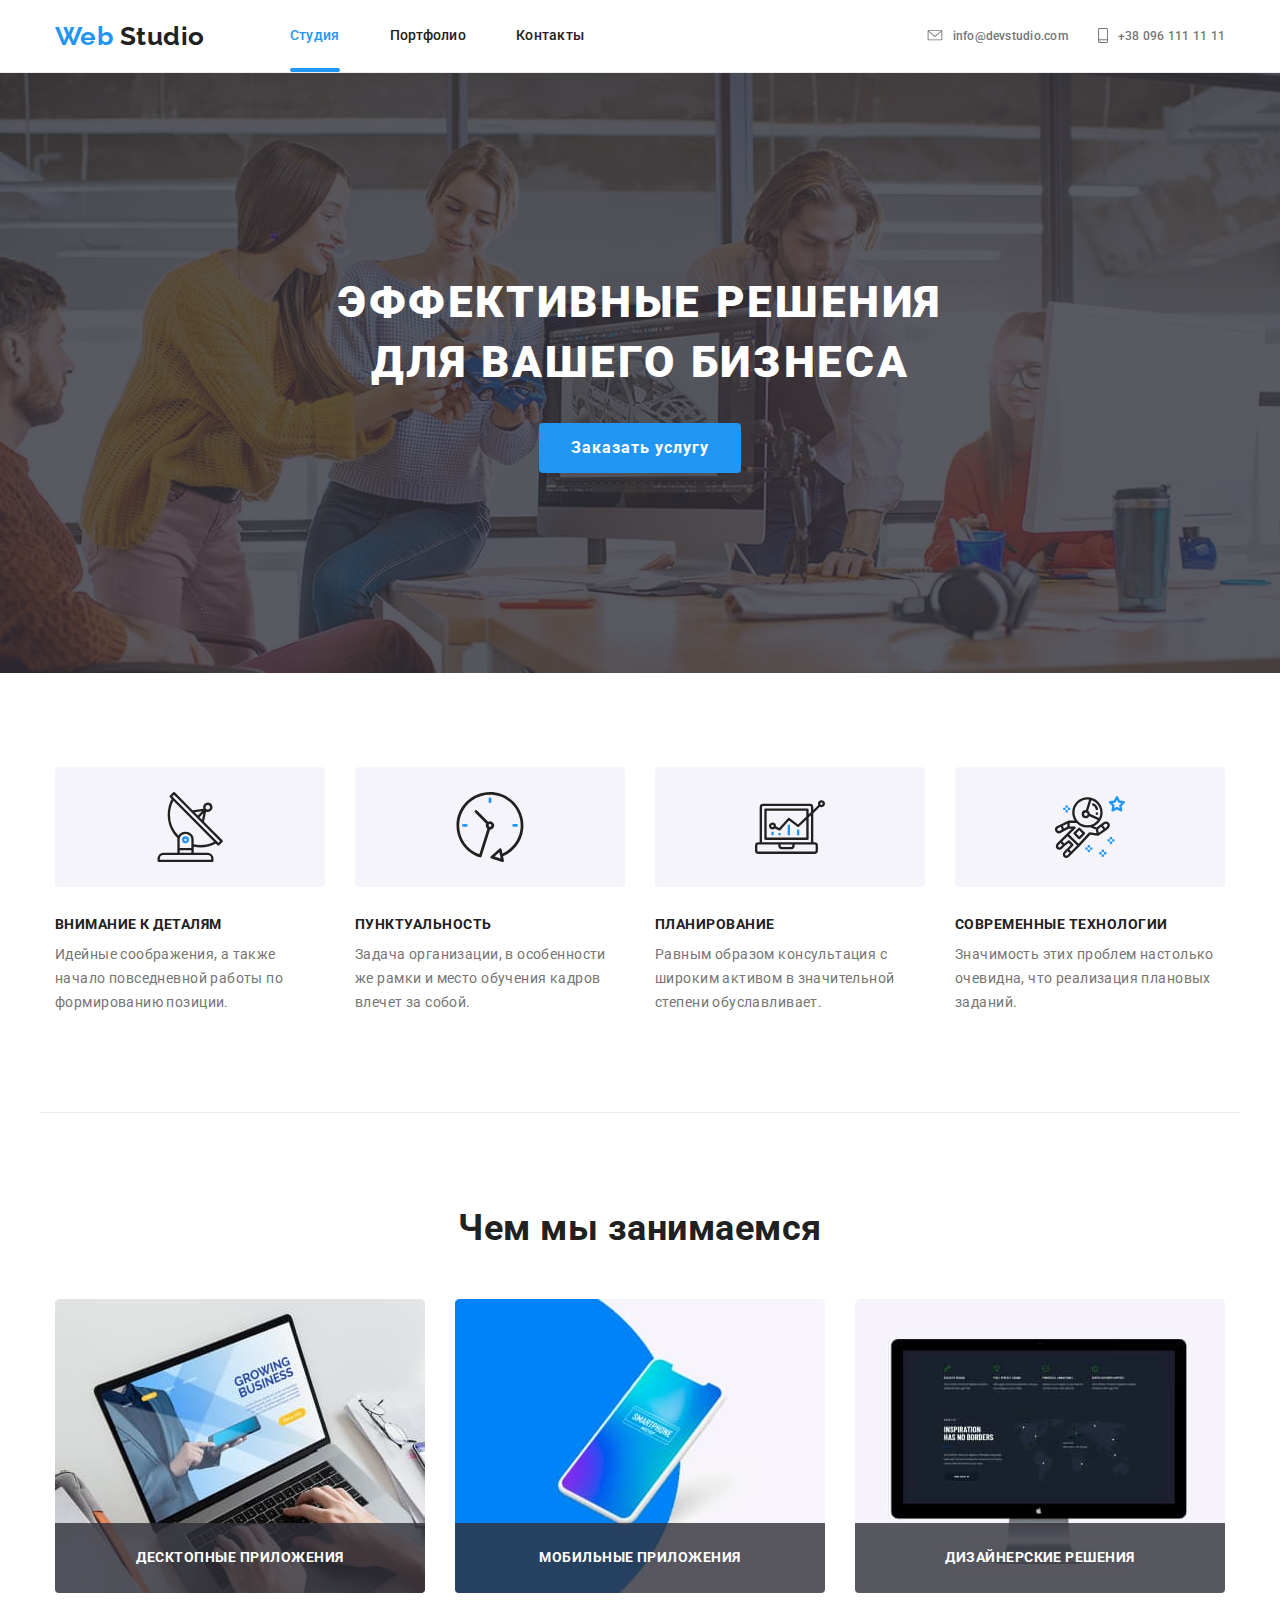
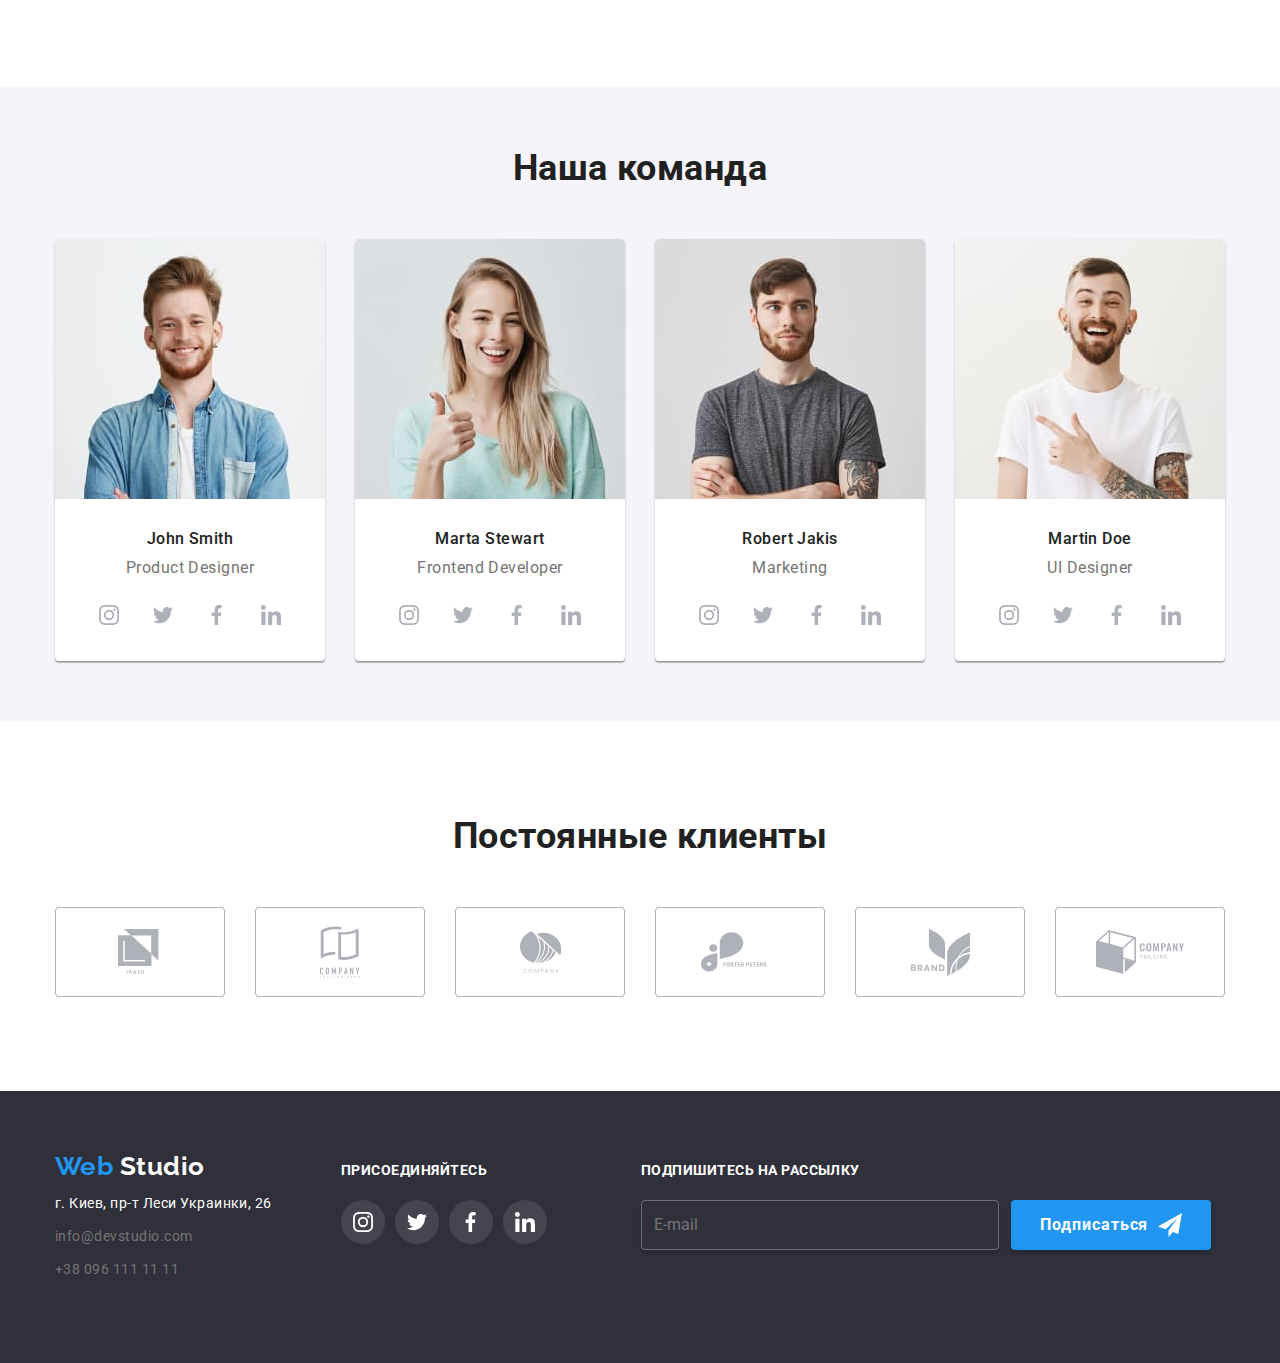
==== commit dd713eed: "шапка + выпадающее окно" ====
--- a/index.html
+++ b/index.html
@@ -10,45 +10,50 @@
 </head>
 <body>
     <header>
-        <div class="container">
-            <nav class="nav">
-                <a href="./index.html" class="nav-logo"><span class="first-name">Web</span><span class="last-name"> Studio</span></a>
-
-                <button type="button" class="menu-button is-open" data-menu-button>
-                    <svg width="40" height="40" aria-label="Переключатель мобильного меню" aria-expanded="false" aria-controls="menu-container">
-                        <use class="icon-cross" href="./images/sprite.svg#nav-close"></use>
-                        <use class="icon-menu" href="./images/sprite.svg#nav-menu"></use>
-                    </svg>
-                </button>
-
-                <div class="menu-container is-open" id="menu-container" data-menu>
-
-                </div>
-
-                <ul class="nav-link">
-                    <li class="item"><a href="" class="title current">Студия</a></li>
-                    <li class="item"><a href="portfolio.html" class="title">Портфолио</a></li>
-                    <li class="item"><a href="" class="title">Контакты</a></li>
-                </ul>
-                <ul class="nav-contacts">
-                    <li class="item">
-                        <a href="mailto:info@devstudio.com" class="item-link">
-                            <svg class="item-icon mail">
-                                <use href="./images/sprite.svg#icon-mail"></use>
-                            </svg>   
-                            info@devstudio.com
-                        </a>
-                    </li>
-                    <li class="item">
-                        <a href="tel:+380961111111" class="item-link">
-                            <svg class="item-icon phone">
-                                <use href="./images/sprite.svg#icon-phone"></use>
-                            </svg>
-                            +38 096 111 11 11
-                        </a>
-                    </li>
-                </ul>
-            </nav>
+        <div class="page-header">
+            <div class="container">
+                <nav class="nav">
+                    <a href="./index.html" class="nav-logo"><span class="first-name">Web</span><span class="last-name"> Studio</span></a>
+                    <button 
+                    type="button" 
+                    class="menu-button" 
+                    aria-expanded="false" 
+                    aria-controls="menu-container" 
+                    data-menu-button>
+                        <svg width="40" height="40" aria-label="Переключатель мобильного меню">
+                            <use class="icon-cross" href="./images/sprite.svg#nav-close"></use>
+                            <use class="icon-menu" href="./images/sprite.svg#nav-menu"></use>
+                        </svg>
+                    </button>
+                    <div class="menu-container" id="menu-container" data-menu>
+                        <nav>
+                            <ul class="nav-link">
+                                <li class="item"><a href="" class="title current">Студия</a></li>
+                                <li class="item"><a href="portfolio.html" class="title">Портфолио</a></li>
+                                <li class="item"><a href="" class="title">Контакты</a></li>
+                            </ul>
+                        </nav>
+                        <ul class="nav-contacts">
+                            <li class="item">
+                                <a href="mailto:info@devstudio.com" class="item-link">
+                                    <svg class="item-icon mail">
+                                        <use href="./images/sprite.svg#icon-mail"></use>
+                                    </svg>   
+                                    info@devstudio.com
+                                </a>
+                            </li>
+                            <li class="item">
+                                <a href="tel:+380961111111" class="item-link">
+                                    <svg class="item-icon phone">
+                                        <use href="./images/sprite.svg#icon-phone"></use>
+                                    </svg>
+                                    +38 096 111 11 11
+                                </a>
+                            </li>
+                        </ul>
+                    </div>
+                </nav>
+            </div>
         </div>
     </header>   
     <main>
--- a/css/main.min.css
+++ b/css/main.min.css
@@ -1,2 +1,2 @@
-body{color:#212121;background-color:#fff;font-family:Roboto,sans-serif;letter-spacing:0.03em;font-style:normal;font-weight:400}img{display:block;max-width:100%;height:auto}.visually-hidden{position:absolute;width:1px;height:1px;margin:-1px;border:0;padding:0;clip:rect(0 0 0 0);overflow:hidden}.logo,.join,.team p,.team .title,.contacts>p{padding:0;margin:0}.container{margin-left:auto;margin-right:auto;padding-left:15px;padding-right:15px}@media screen and (min-width: 480px){.container{width:480px}}@media screen and (min-width: 768px){.container{width:768px}}@media screen and (min-width: 1170px){.container{width:1200px}}a{text-decoration:none}li{list-style-type:none}h2{text-align:center}.hidden{display:none;padding:0;margin:0;text-align:center}.nav-logo{margin-right:85px}span.first-name,span.last-name{color:#2196F3;font-family:Raleway,sans-serif;font-weight:700;font-size:26px;line-height:1.18}span.last-name{color:#212121}span.last-name.footer{color:#fff}header{position:relative}.nav{display:-webkit-box;display:-ms-flexbox;display:flex;-webkit-box-align:center;-ms-flex-align:center;align-items:center}.menu-button{display:-webkit-inline-box;display:-ms-inline-flexbox;display:inline-flex;margin:0;padding:0;border:none;background-color:transparent}.menu-button .icon-cross{display:none}.menu-button.is-open .icon-cross{display:block}.menu-button.is-open .icon-menu{display:none}.menu-container{display:none;position:absolute;top:100%;left:0;width:100%;padding:20px;text-align:center;font-size:20px;background-color:palevioletred}.menu-container.is-open{display:block}.nav-link{display:-webkit-box;display:-ms-flexbox;display:flex;padding:0;margin:0}.nav-link .item+.item{margin-left:50px}.nav-link .title{display:inline-block;padding-top:32px;padding-bottom:32px;margin-bottom:0px;color:inherit;font-weight:500;font-size:14px;line-height:1.14;letter-spacing:0.02em;-webkit-transition:color 250ms cubic-bezier(0.4, 0, 0.2, 1);transition:color 250ms cubic-bezier(0.4, 0, 0.2, 1)}.nav-link .title:hover,.nav-link .title:focus{color:#2196F3}.nav-link .current{position:relative;color:#2196F3}.nav-link .current::after{content:'';position:absolute;bottom:0;left:0;width:100%;height:4px;background-color:#2196F3;border-radius:2px}.header-porfolio{border-bottom:1px solid #ECECEC}.nav-contacts{display:-webkit-box;display:-ms-flexbox;display:flex;padding:0;margin:0;margin-left:auto;-webkit-box-align:center;-ms-flex-align:center;align-items:center;color:inherit;font-weight:500;font-size:14px;line-height:1.14;letter-spacing:0.02em}.nav-contacts .item+.item{display:-webkit-box;display:-ms-flexbox;display:flex;margin-left:30px;-webkit-box-align:center;-ms-flex-align:center;align-items:center}.nav-contacts .item-link{display:-webkit-box;display:-ms-flexbox;display:flex;-webkit-box-align:center;-ms-flex-align:center;align-items:center;color:#757575;-webkit-transition:color 250ms cubic-bezier(0.4, 0, 0.2, 1);transition:color 250ms cubic-bezier(0.4, 0, 0.2, 1)}.item-icon{margin-right:10px}.item-icon.mail{display:-webkit-box;display:-ms-flexbox;display:flex;width:16px;height:11px;-webkit-transition:fill 250ms cubic-bezier(0.4, 0, 0.2, 1);transition:fill 250ms cubic-bezier(0.4, 0, 0.2, 1);fill:#757575}.item-icon.phone{display:-webkit-box;display:-ms-flexbox;display:flex;width:10px;height:15px;-webkit-transition:fill 250ms cubic-bezier(0.4, 0, 0.2, 1);transition:fill 250ms cubic-bezier(0.4, 0, 0.2, 1);fill:#757575}.nav-contacts .item-link:hover,.nav-contacts .item-link:focus{color:#2196F3;fill:#2196F3}.nav-contacts .item-link:hover>.mail,.nav-contacts .item-link:focus>.mail{fill:#2196F3}.nav-contacts .item-link:hover>.phone,.nav-contacts .item-link:focus>.phone{fill:#2196F3}.hero{margin-left:auto;margin-right:auto;text-align:center;background-image:-webkit-gradient(linear, left top, left bottom, from(rgba(47,48,58,0.8)), to(rgba(47,48,58,0.8))),url(../images/Hero.jpg);background-image:linear-gradient(rgba(47,48,58,0.8), rgba(47,48,58,0.8)),url(../images/Hero.jpg);background-repeat:no-repeat;background-position:center}@media screen and (min-width: 480px){.hero{padding-top:118px;padding-bottom:118px;height:400px;max-width:480px}}@media screen and (min-width: 768px){.hero{padding-top:118px;padding-bottom:118px;height:400px;max-width:768px}}@media screen and (min-width: 1170px){.hero{padding-top:200px;padding-bottom:200px;height:600px;max-width:1600px}}.hero .title{margin:0;margin-bottom:30px;margin-left:auto;margin-right:auto;-ms-flex-line-pack:center;align-content:center;color:#fff;font-weight:900;letter-spacing:0.06em;text-transform:uppercase}@media screen and (min-width: 480px){.hero .title{width:360px;font-size:26px;line-height:1.62}}@media screen and (min-width: 768px){.hero .title{width:360px;font-size:26px;line-height:1.62}}@media screen and (min-width: 1170px){.hero .title{width:696px;font-size:44px;line-height:1.36}}.hero .link{display:inline-block;margin-bottom:0px;padding:10px 32px;cursor:pointer;background-color:#2196F3;border-radius:4px;color:#fff;font-weight:700;font-size:16px;line-height:1.88;letter-spacing:0.06em;min-width:200px;border:none}.backdrop{position:fixed;top:0;left:0;width:100%;height:100%;background-color:rgba(0,0,0,0.2);-webkit-transition:opacity 250ms cubic-bezier(0.4, 0, 0.2, 1);transition:opacity 250ms cubic-bezier(0.4, 0, 0.2, 1)}.backdrop.is-hidden{opacity:0;pointer-events:none}.backdrop.is-hidden.modal{-webkit-transform:translate(-50%, -50%) scale(1.1);transform:translate(-50%, -50%) scale(1.1)}.modal{position:relative;top:50%;left:50%;padding:40px;width:528px;background-color:#fff;border-radius:4px;-webkit-box-shadow:0px 2px 1px rgba(0,0,0,0.2),0px 1px 1px rgba(0,0,0,0.14),0px 1px 3px rgba(0,0,0,0.12);box-shadow:0px 2px 1px rgba(0,0,0,0.2),0px 1px 1px rgba(0,0,0,0.14),0px 1px 3px rgba(0,0,0,0.12);text-align:center;-webkit-transform:translate(-50%, -50%) scale(1);transform:translate(-50%, -50%) scale(1);-webkit-transition:-webkit-transform 250ms cubic-bezier(0.4, 0, 0.2, 1);transition:-webkit-transform 250ms cubic-bezier(0.4, 0, 0.2, 1);transition:transform 250ms cubic-bezier(0.4, 0, 0.2, 1);transition:transform 250ms cubic-bezier(0.4, 0, 0.2, 1), -webkit-transform 250ms cubic-bezier(0.4, 0, 0.2, 1)}.modal-button{position:absolute;top:0;right:0;-webkit-transform:translate(-8px, 8px);transform:translate(-8px, 8px);display:-webkit-box;display:-ms-flexbox;display:flex;width:30px;height:30px;background-color:#fff;border-radius:50%;-webkit-box-pack:center;-ms-flex-pack:center;justify-content:center;-webkit-box-align:center;-ms-flex-align:center;align-items:center;outline:none;border:1px solid rgba(0,0,0,0.1);cursor:pointer}.modal-close{display:-webkit-box;display:-ms-flexbox;display:flex;width:11px;height:11px}.form-call{display:block;font-size:20px;line-height:23px}.form-list{margin:0;padding:0}.form-list__item{margin-top:28px;display:block}.form-list__item.first{margin-top:30px}.form-list__item-text{position:absolute;top:50%;left:42px;-webkit-transform:translateY(-50%);transform:translateY(-50%);-webkit-transition:-webkit-transform 250ms cubic-bezier(0.4, 0, 0.2, 1);transition:-webkit-transform 250ms cubic-bezier(0.4, 0, 0.2, 1);transition:transform 250ms cubic-bezier(0.4, 0, 0.2, 1);transition:transform 250ms cubic-bezier(0.4, 0, 0.2, 1), -webkit-transform 250ms cubic-bezier(0.4, 0, 0.2, 1)}.form-list__item-colomn{padding-left:42px;width:100%;height:40px;border:1px solid rgba(33,33,33,0.2);border-radius:4px;outline:none}.form-list__item-colomn.comments{resize:none;display:block;padding:12px 16px;width:100%;height:120px}.form-list__item-label{position:relative;font-size:14px;line-height:1.14;letter-spacing:0.01em;color:#757575;outline:none}.form-list__item-label:focus-within>.form-list__item-image{fill:#2196F3}.form-list__item-label:focus-within>.form-list__item-colomn{border-color:#2196F3}.form-list__item-label:focus-within>.form-list__item-text,.form-list__item-label .form-list__item-colomn:not(:placeholder-shown)+.form-list__item-text{-webkit-transform:translate(-26px, -36px);transform:translate(-26px, -36px);font-size:12px;color:#2196F3}.form-list__item-label:focus-within>.comments-text,.form-list__item-label textarea:not(:placeholder-shown)+.comments-text{-webkit-transform:translateY(-28px);transform:translateY(-28px);font-size:12px;color:#2196F3}textarea,input{-webkit-transition:border-color 250ms cubic-bezier(0.4, 0, 0.2, 1);transition:border-color 250ms cubic-bezier(0.4, 0, 0.2, 1)}.comments-text{position:absolute;top:12px;left:16px;-webkit-transition:-webkit-transform 250ms cubic-bezier(0.4, 0, 0.2, 1);transition:-webkit-transform 250ms cubic-bezier(0.4, 0, 0.2, 1);transition:transform 250ms cubic-bezier(0.4, 0, 0.2, 1);transition:transform 250ms cubic-bezier(0.4, 0, 0.2, 1), -webkit-transform 250ms cubic-bezier(0.4, 0, 0.2, 1)}.form-mailing{margin-top:20px}.form-mailing__label{display:-webkit-inline-box;display:-ms-inline-flexbox;display:inline-flex;-webkit-box-align:center;-ms-flex-align:center;align-items:center;-webkit-box-pack:center;-ms-flex-pack:center;justify-content:center}.form-mailing__label-link{color:#2196F3;-webkit-text-decoration-line:underline;text-decoration-line:underline}.form-mailing__label-confirm{margin:0;padding:0;font-size:14px;line-height:1.71;color:#757575}.form-list__item-image{position:absolute;width:18px;height:18px;top:50%;left:16px;-webkit-transform:translateY(-50%);transform:translateY(-50%)}.checkbox{margin-right:9px;position:absolute;width:1px;height:1px;margin:-1px}.checkbox-icon{display:block;margin-right:8px;width:15px;height:15px;border:2px solid #212121;border-radius:4px;-webkit-transition:opacity 250ms cubic-bezier(0.4, 0, 0.2, 1);transition:opacity 250ms cubic-bezier(0.4, 0, 0.2, 1)}.checkbox:checked+.checkbox-icon{background-color:#2196F3;background-image:url(../images/icon-check.svg);background-size:contain;background-origin:border-box;border-color:#2196F3}.button-send{display:inline-block;margin-top:30px;width:200px;height:50px;font-size:16px;line-height:1.87;font-weight:700;letter-spacing:0.06em;color:#fff;background:#2196F3;-webkit-box-shadow:0px 4px 4px rgba(0,0,0,0.15);box-shadow:0px 4px 4px rgba(0,0,0,0.15);border-radius:4px;border:none;cursor:pointer}.advantages{padding:0;margin:0;-webkit-box-align:center;-ms-flex-align:center;align-items:center}@media screen and (min-width: 480px){.advantages{padding-top:60px;padding-bottom:60px}}@media screen and (min-width: 768px){.advantages{display:-webkit-box;display:-ms-flexbox;display:flex;-ms-flex-wrap:wrap;flex-wrap:wrap;padding-top:60px;padding-bottom:60px}}@media screen and (min-width: 1170px){.advantages{display:-webkit-box;display:-ms-flexbox;display:flex;padding-top:94px;padding-bottom:94px}}.advantages-background{display:-webkit-box;display:-ms-flexbox;display:flex;margin-bottom:30px;height:120px;background-color:#F5F4FA;border-radius:4px;-webkit-box-pack:center;-ms-flex-pack:center;justify-content:center;-webkit-box-align:center;-ms-flex-align:center;align-items:center}@media screen and (min-width: 480px){.advantages-background{width:450px}}@media screen and (min-width: 768px){.advantages-background{width:354px}}@media screen and (min-width: 1170px){.advantages-background{width:270px}}.advantages-sprite{display:-webkit-box;display:-ms-flexbox;display:flex;width:70px;height:70px}.advantages-title{font-weight:700;font-size:14px;line-height:1.14;text-transform:uppercase;margin:0;margin-bottom:10px;height:16px}@media screen and (min-width: 480px){.advantages-title{text-align:center}}.advantages-description{margin:0;color:#757575;font-size:14px;line-height:1.7;margin-bottom:0px}@media screen and (min-width: 480px){.advantages-description{text-align:left;width:450px}}@media screen and (min-width: 768px){.advantages-description{width:354px;height:75px}}@media screen and (max-width: 1169px){.advantages-description{margin-bottom:30px}}@media screen and (min-width: 1170px){.advantages-description{width:270px}}@media screen and (min-width: 768px){.advantages-element,.benefit-item{margin-right:30px;text-align:left}}@media screen and (min-width: 768px){.advantages-element:nth-child(2n),.benefit-item:nth-child(2n){margin-right:0px}}@media screen and (min-width: 1170px){.advantages-element:nth-child(2n),.benefit-item:nth-child(2n){margin-right:30px}}.advantages-element:last-child,.benefit-item:last-child{margin-right:0px}@media screen and (min-width: 480px){.advantages-element:last-child>.advantages-description,.benefit-item:last-child>.advantages-description{margin-bottom:0px}}@media screen and (min-width: 768px){.advantages-element:nth-child(n+3)>.advantages-description,.benefit-item:nth-child(n+3)>.advantages-description{margin-bottom:0px}}@media screen and (max-width: 1169px){.advantages-element:nth-child(n+3)>.advantages-description,.benefit-item:nth-child(n+3)>.advantages-description{height:50px}}.benefit-item{position:relative}.employment{padding-top:94px;padding-bottom:94px;margin-bottom:94px}.employment-section{padding-top:94px;padding-bottom:94px;border-top:1px solid #ECECEC}@media screen and (max-width: 479px){.employment-section{display:none}}@media screen and (min-width: 767px){.employment-section{display:none}}@media screen and (min-width: 1170px){.employment-section{display:block}}.title-section{margin:0;margin-bottom:50px;margin-left:auto;margin-right:auto;font-weight:700;font-size:36px;line-height:1.17;text-align:center}.benefit{display:-webkit-box;display:-ms-flexbox;display:flex;padding:0;margin:0}.benefit-item img{display:block;margin-bottom:0px;border-radius:4px;height:294px}.benefit-item .capabilities{padding:0;margin:0;position:absolute;bottom:0;display:block;padding:27px 80px;width:370px;color:#fff;font-weight:700;font-size:14px;line-height:1.14;height:70px;text-align:center;text-transform:uppercase;background-color:rgba(47,48,58,0.8);border-radius:0px 0px 4px 4px}.team{background-color:#F5F4FA}.team-flex{margin:0;padding:0;display:-webkit-box;display:-ms-flexbox;display:flex}.team-flex .title{font-weight:500;font-size:16px;line-height:1.19;text-align:center;margin-bottom:10px}.team-flex-photo{margin-bottom:30px;display:block;height:260px}.employment-team{padding-top:94px;padding-bottom:94px}@media screen and (min-width: 480px){.employment-team{padding-top:60px;padding-bottom:60px}}@media screen and (min-width: 768px){.employment-team{padding-top:60px;padding-bottom:60px}}.team-flex-item{width:calc((100% - 90px) / 4);margin-right:30px;background-color:#fff;-webkit-box-shadow:0px 2px 1px rgba(0,0,0,0.2),0px 1px 1px rgba(0,0,0,0.14),0px 1px 3px rgba(0,0,0,0.12);box-shadow:0px 2px 1px rgba(0,0,0,0.2),0px 1px 1px rgba(0,0,0,0.14),0px 1px 3px rgba(0,0,0,0.12);border-radius:4px;padding-bottom:24px;overflow:hidden}.team-flex-item:last-child{margin-right:0px}.team-flex-item p{color:#757575;font-size:16px;line-height:1.19;text-align:center;margin-bottom:16px}.social-links{display:-webkit-box;display:-ms-flexbox;display:flex;margin-right:auto;margin-left:auto;width:206px;height:44px;padding:0}.social-links .link{display:-webkit-box;display:-ms-flexbox;display:flex;-webkit-box-align:center;-ms-flex-align:center;align-items:center;width:44px;height:44px;border-radius:50%;background-size:20px;background-repeat:no-repeat;background-position:center;-webkit-transition:background-color 250ms cubic-bezier(0.4, 0, 0.2, 1);transition:background-color 250ms cubic-bezier(0.4, 0, 0.2, 1)}.social-links .link:hover>.link-icon,.social-links .link:focus>.link-icon{fill:#fff}.social-links .link:hover,.social-links .link:focus{background-color:#2196F3}.social-links>li{margin-right:10px}.social-links>li:last-child{margin-right:0px}.social-links .link-icon{display:inline-block;fill:#AFB1B8;-webkit-transition:fill 250ms cubic-bezier(0.4, 0, 0.2, 1);transition:fill 250ms cubic-bezier(0.4, 0, 0.2, 1)}.employment-partners{padding-top:94px;padding-bottom:94px}.partners{margin:0;padding:0;display:-webkit-box;display:-ms-flexbox;display:flex;-webkit-box-pack:justify;-ms-flex-pack:justify;justify-content:space-between}.partners-image{display:-webkit-box;display:-ms-flexbox;display:flex}.partners-logo{display:block;fill:#AFB1B8;-webkit-transition:fill 250ms cubic-bezier(0.4, 0, 0.2, 1);transition:fill 250ms cubic-bezier(0.4, 0, 0.2, 1)}.partners-link{display:-webkit-box;display:-ms-flexbox;display:flex;width:170px;height:90px;border:1px solid #AFB1B8;border-radius:4px;-webkit-box-pack:center;-ms-flex-pack:center;justify-content:center;-webkit-box-align:center;-ms-flex-align:center;align-items:center;-webkit-transition:border 250ms cubic-bezier(0.4, 0, 0.2, 1);transition:border 250ms cubic-bezier(0.4, 0, 0.2, 1)}.partners-link:hover,.partners-link:focus{border:1px solid #2196F3}.partners-link:hover>.partners-logo,.partners-link:focus>.partners-logo{fill:#2196F3}.filtres{padding-top:93px;padding-bottom:50px}.filtres-resources{display:-webkit-box;display:-ms-flexbox;display:flex;-webkit-box-pack:center;-ms-flex-pack:center;justify-content:center;margin:0;padding:0}.filtres-resources-button{margin-right:8px}.filtres-resources-button:last-child{margin-right:0px}.filtres-resources button{padding:6px 22px;font-weight:500;font-size:16px;line-height:1.63;text-align:center;border:none;border-radius:4px;-webkit-transition:color 250ms cubic-bezier(0.4, 0, 0.2, 1),background-color 250ms cubic-bezier(0.4, 0, 0.2, 1),-webkit-box-shadow 250ms cubic-bezier(0.4, 0, 0.2, 1);transition:color 250ms cubic-bezier(0.4, 0, 0.2, 1),background-color 250ms cubic-bezier(0.4, 0, 0.2, 1),-webkit-box-shadow 250ms cubic-bezier(0.4, 0, 0.2, 1);transition:color 250ms cubic-bezier(0.4, 0, 0.2, 1),background-color 250ms cubic-bezier(0.4, 0, 0.2, 1),box-shadow 250ms cubic-bezier(0.4, 0, 0.2, 1);transition:color 250ms cubic-bezier(0.4, 0, 0.2, 1),background-color 250ms cubic-bezier(0.4, 0, 0.2, 1),box-shadow 250ms cubic-bezier(0.4, 0, 0.2, 1),-webkit-box-shadow 250ms cubic-bezier(0.4, 0, 0.2, 1)}.filtres-resources button:hover,.filtres-resources button:focus{color:#fff;background-color:#2196F3;-webkit-box-shadow:0px 2px 2px rgba(0,0,0,0.12),0px 1px 2px rgba(0,0,0,0.08),0px 3px 1px rgba(0,0,0,0.1);box-shadow:0px 2px 2px rgba(0,0,0,0.12),0px 1px 2px rgba(0,0,0,0.08),0px 3px 1px rgba(0,0,0,0.1)}.works{padding-bottom:94px}.portfolio{display:-webkit-box;display:-ms-flexbox;display:flex;-ms-flex-wrap:wrap;flex-wrap:wrap;padding:0;margin:0}.portfolio img{margin-bottom:0px;height:294px}.portfolio-image{position:relative;display:-webkit-box;display:-ms-flexbox;display:flex;overflow:hidden}.portfolio .text{position:absolute;padding:0px 24px;margin:0;display:-webkit-box;display:-ms-flexbox;display:flex;-webkit-box-align:center;-ms-flex-align:center;align-items:center;color:#fff;background-color:rgba(33,150,243,0.9);width:370px;height:294px;font-size:18px;line-height:1.56;-webkit-transform:translate(0, 100%);transform:translate(0, 100%);-webkit-transition:-webkit-transform 250ms cubic-bezier(0.4, 0, 0.2, 1);transition:-webkit-transform 250ms cubic-bezier(0.4, 0, 0.2, 1);transition:transform 250ms cubic-bezier(0.4, 0, 0.2, 1);transition:transform 250ms cubic-bezier(0.4, 0, 0.2, 1), -webkit-transform 250ms cubic-bezier(0.4, 0, 0.2, 1)}.portfolio-links{width:calc((100% - 30px * 2) / 3);margin-right:30px;margin-top:30px}.portfolio-links:nth-child(3n){margin-right:0px}.portfolio-links:nth-child(-n+3){margin-top:0px}.portfolio-elements{border-top-right-radius:5px;border-top-left-radius:5px;overflow:hidden;-webkit-transition:-webkit-box-shadow 250ms 250ms cubic-bezier(0.4, 0, 0.2, 1);transition:-webkit-box-shadow 250ms 250ms cubic-bezier(0.4, 0, 0.2, 1);transition:box-shadow 250ms 250ms cubic-bezier(0.4, 0, 0.2, 1);transition:box-shadow 250ms 250ms cubic-bezier(0.4, 0, 0.2, 1), -webkit-box-shadow 250ms 250ms cubic-bezier(0.4, 0, 0.2, 1)}.portfolio-elements:hover,.portfolio-elements:focus{-webkit-box-shadow:1px 4px 6px rgba(0,0,0,0.16),0px 4px 4px rgba(0,0,0,0.06),0px 1px 1px rgba(0,0,0,0.12);box-shadow:1px 4px 6px rgba(0,0,0,0.16),0px 4px 4px rgba(0,0,0,0.06),0px 1px 1px rgba(0,0,0,0.12)}.portfolio-elements:hover .text,.portfolio-elements:focus .text{-webkit-transform:translate(0, 0);transform:translate(0, 0)}.portfolio-elements,.portfolio-elements>img{display:block;margin-right:0px}.portfolio-card{border:1px solid #EEEEEE;border-top:transparent;border-bottom-right-radius:5px;border-bottom-left-radius:5px;padding:20px 24px}.portfolio-card h2{color:#212121;font-weight:700;font-size:18px;line-height:2;letter-spacing:0.06em;text-align:left;margin:0;padding:0}.portfolio-card .product{color:#757575;font-size:16px;line-height:1.86;text-align:left;margin-top:4px;margin-bottom:0px}footer{background-color:#2F303A;padding-bottom:21px}.container-footer{margin-bottom:0px}.contacts>ul{padding:0;margin:0}.contacts>p{margin-bottom:9px;color:#fff;font-size:14px;line-height:1.71;font-style:normal}.contacts a{display:block;margin-top:0px;color:#757575;font-size:14px;line-height:1.71;font-style:normal}.contacts li:first-child{margin-bottom:9px}.footer-logo{display:block;margin-bottom:10px}.footer-flex{display:-webkit-box;display:-ms-flexbox;display:flex;-webkit-box-align:baseline;-ms-flex-align:baseline;align-items:baseline}.footer-flex-block{margin-top:60px;margin-bottom:60px}.footer-links{margin-top:21px;fill:#fff}.footer-links .link{background-color:rgba(255,255,255,0.1)}.footer-links .link-icon{fill:#fff}.join{margin-bottom:0px;color:#fff;font-weight:700;font-size:14px;line-height:1.14;text-transform:uppercase;text-align:left}.subscribe{margin-top:57px;margin-left:94px}.subscribe-urge{color:#fff;font-size:14px;line-height:1.14;font-weight:700;text-transform:uppercase}.subscribe-form{display:-webkit-box;display:-ms-flexbox;display:flex;padding:0;margin-top:20px}.subscribe-form__field-input{padding-left:12px;width:358px;height:50px;color:rgba(255,255,255,0.6);font-size:16px;line-height:1.87;background-color:transparent;border:1px solid rgba(255,255,255,0.3);-webkit-box-shadow:0px 4px 4px rgba(0,0,0,0.15);box-shadow:0px 4px 4px rgba(0,0,0,0.15);border-radius:4px}.developers{color:rgba(255,255,255,0.4);font-size:12px;line-height:2;text-align:center;margin-top:18px;margin-bottom:0;padding-top:18px;border-top:1px solid rgba(255,255,255,0.1)}.submit{display:-webkit-box;display:-ms-flexbox;display:flex;-webkit-box-align:center;-ms-flex-align:center;align-items:center;padding-left:29px;margin-left:12px;width:200px;height:50px;font-weight:bold;font-size:16px;line-height:1.87;letter-spacing:0.06em;color:#fff;background-color:#2196F3;border:none;-webkit-box-shadow:0px 4px 4px rgba(0,0,0,0.15);box-shadow:0px 4px 4px rgba(0,0,0,0.15);border-radius:4px}.submit-svg{margin-left:10px;width:24px;height:24px}.network{margin-left:69px}
+body{color:#212121;background-color:#fff;font-family:Roboto,sans-serif;letter-spacing:0.03em;font-style:normal;font-weight:400}img{display:block;max-width:100%;height:auto}.visually-hidden{position:absolute;width:1px;height:1px;margin:-1px;border:0;padding:0;clip:rect(0 0 0 0);overflow:hidden}.logo,.join,.team p,.team .title,.contacts>p{padding:0;margin:0}.container{margin-left:auto;margin-right:auto;padding-left:15px;padding-right:15px}@media screen and (min-width: 480px){.container{width:480px}}@media screen and (min-width: 768px){.container{width:768px}}@media screen and (min-width: 1170px){.container{width:1200px}}a{text-decoration:none}li{list-style-type:none}h2{text-align:center}.hidden{display:none;padding:0;margin:0;text-align:center}.nav-logo{margin-right:85px}span.first-name,span.last-name{color:#2196F3;font-family:Raleway,sans-serif;font-weight:700;font-size:26px;line-height:1.18}span.last-name{color:#212121}span.last-name.footer{color:#fff}.page-header{display:-webkit-box;display:-ms-flexbox;display:flex;position:relative;border-bottom:1px solid #ECECEC}.nav{display:-webkit-box;display:-ms-flexbox;display:flex;-webkit-box-align:center;-ms-flex-align:center;align-items:center}@media screen and (max-width: 767px){.nav{min-height:60px}}.nav-link{margin:0;padding:0}@media screen and (min-width: 768px){.nav-link{display:-webkit-box;display:-ms-flexbox;display:flex;padding:0;margin:0}}@media screen and (max-width: 767px){.nav-link .item{margin-bottom:40px}}@media screen and (min-width: 768px){.nav-link .item+.item{margin-left:50px}}.nav-link .title{display:inline-block;color:inherit;font-weight:500;line-height:1.14;letter-spacing:0.02em;-webkit-transition:color 250ms cubic-bezier(0.4, 0, 0.2, 1);transition:color 250ms cubic-bezier(0.4, 0, 0.2, 1)}@media screen and (max-width: 767px){.nav-link .title{padding-bottom:8px;font-size:18px}}@media screen and (min-width: 768px){.nav-link .title{padding-top:28px;padding-bottom:28px;margin-bottom:0px;font-size:14px}}.nav-link .title:hover,.nav-link .title:focus{color:#2196F3}.nav-link .current{position:relative;color:#2196F3}.nav-link .current::after{content:'';position:absolute;bottom:0;left:0;width:100%;height:4px;background-color:#2196F3;border-radius:2px}.header-porfolio{border-bottom:1px solid #ECECEC}.nav-contacts{margin:0;padding:0;-webkit-box-align:center;-ms-flex-align:center;align-items:center;color:inherit;font-weight:500;line-height:1.14;letter-spacing:0.02em}@media screen and (max-width: 767px){.nav-contacts{font-size:18px}}@media screen and (min-width: 768px){.nav-contacts{display:-webkit-box;display:-ms-flexbox;display:flex;padding:0;margin:0;font-size:12px;line-height:1.17;-ms-flex-item-align:center;align-self:center}}@media screen and (max-width: 1169px){.nav-contacts{display:inline-block;-webkit-box-orient:vertical;-webkit-box-direction:normal;-ms-flex-direction:column;flex-direction:column}}@media screen and (max-width: 767px){.nav-contacts .item{margin-bottom:40px}}@media screen and (min-width: 767px) and (max-width: 1169px){.nav-contacts .item:first-child{margin-bottom:10px}}@media screen and (min-width: 1170px){.nav-contacts .item+.item{display:-webkit-box;display:-ms-flexbox;display:flex;margin-left:30px;-webkit-box-align:center;-ms-flex-align:center;align-items:center}}.nav-contacts .item-link{display:-webkit-box;display:-ms-flexbox;display:flex;-webkit-box-align:center;-ms-flex-align:center;align-items:center;color:#757575;-webkit-transition:color 250ms cubic-bezier(0.4, 0, 0.2, 1);transition:color 250ms cubic-bezier(0.4, 0, 0.2, 1)}@media screen and (max-width: 767px){.nav-contacts .item-link{display:-webkit-inline-box;display:-ms-inline-flexbox;display:inline-flex}}.item-icon{margin-right:10px}.item-icon.mail{display:-webkit-box;display:-ms-flexbox;display:flex;width:16px;height:11px;-webkit-transition:fill 250ms cubic-bezier(0.4, 0, 0.2, 1);transition:fill 250ms cubic-bezier(0.4, 0, 0.2, 1);fill:#757575}.item-icon.phone{display:-webkit-box;display:-ms-flexbox;display:flex;width:10px;height:15px;-webkit-transition:fill 250ms cubic-bezier(0.4, 0, 0.2, 1);transition:fill 250ms cubic-bezier(0.4, 0, 0.2, 1);fill:#757575}.nav-contacts .item-link:hover,.nav-contacts .item-link:focus{color:#2196F3;fill:#2196F3}.nav-contacts .item-link:hover>.mail,.nav-contacts .item-link:focus>.mail{fill:#2196F3}.nav-contacts .item-link:hover>.phone,.nav-contacts .item-link:focus>.phone{fill:#2196F3}.menu-button{display:-webkit-inline-box;display:-ms-inline-flexbox;display:inline-flex;margin:0;margin-left:auto;padding:0px;border:none;background-color:transparent;-webkit-transition:fill 250ms cubic-bezier(0.4, 0, 0.2, 1);transition:fill 250ms cubic-bezier(0.4, 0, 0.2, 1)}.menu-button .icon-cross{display:none}.menu-button.is-open .icon-cross{display:block}.menu-button.is-open .icon-menu{display:none}.menu-button:hover,.menu-button :focus{fill:#2196F3}@media screen and (min-width: 768px){.menu-button{display:none}}.menu-container{font-size:20px}@media screen and (max-width: 767px){.menu-container{display:none;position:absolute;top:100%;left:0;width:100%;padding:60px 0px;text-align:center;background-color:#fff;border-top:1px solid #ECECEC;border-bottom:1px solid #ECECEC;-webkit-box-shadow:0px 1px 3px rgba(0,0,0,0.16),0px 2px 4px rgba(0,0,0,0.08),0px 4px 8px rgba(0,0,0,0.04);box-shadow:0px 1px 3px rgba(0,0,0,0.16),0px 2px 4px rgba(0,0,0,0.08),0px 4px 8px rgba(0,0,0,0.04)}.menu-container.is-open{display:block}}@media screen and (min-width: 768px){.menu-container{display:-webkit-box;display:-ms-flexbox;display:flex;-webkit-box-pack:justify;-ms-flex-pack:justify;justify-content:space-between;-webkit-box-flex:1;-ms-flex-positive:1;flex-grow:1;padding:0}}.hero{margin-left:auto;margin-right:auto;text-align:center;background-image:-webkit-gradient(linear, left top, left bottom, from(rgba(47,48,58,0.8)), to(rgba(47,48,58,0.8))),url(../images/Hero.jpg);background-image:linear-gradient(rgba(47,48,58,0.8), rgba(47,48,58,0.8)),url(../images/Hero.jpg);background-repeat:no-repeat;background-position:center}@media screen and (min-width: 480px){.hero{padding-top:118px;padding-bottom:118px;height:400px;max-width:480px}}@media screen and (min-width: 768px){.hero{padding-top:118px;padding-bottom:118px;height:400px;max-width:768px}}@media screen and (min-width: 1170px){.hero{padding-top:200px;padding-bottom:200px;height:600px;max-width:1600px}}.hero .title{margin:0;margin-bottom:30px;margin-left:auto;margin-right:auto;-ms-flex-line-pack:center;align-content:center;color:#fff;font-weight:900;letter-spacing:0.06em;text-transform:uppercase}@media screen and (min-width: 480px){.hero .title{width:360px;font-size:26px;line-height:1.62}}@media screen and (min-width: 768px){.hero .title{width:360px;font-size:26px;line-height:1.62}}@media screen and (min-width: 1170px){.hero .title{width:696px;font-size:44px;line-height:1.36}}.hero .link{display:inline-block;margin-bottom:0px;padding:10px 32px;cursor:pointer;background-color:#2196F3;border-radius:4px;color:#fff;font-weight:700;font-size:16px;line-height:1.88;letter-spacing:0.06em;min-width:200px;border:none}.backdrop{position:fixed;top:0;left:0;width:100%;height:100%;background-color:rgba(0,0,0,0.2);-webkit-transition:opacity 250ms cubic-bezier(0.4, 0, 0.2, 1);transition:opacity 250ms cubic-bezier(0.4, 0, 0.2, 1)}.backdrop.is-hidden{opacity:0;pointer-events:none}.backdrop.is-hidden.modal{-webkit-transform:translate(-50%, -50%) scale(1.1);transform:translate(-50%, -50%) scale(1.1)}.modal{position:relative;top:50%;left:50%;padding:40px;width:528px;background-color:#fff;border-radius:4px;-webkit-box-shadow:0px 2px 1px rgba(0,0,0,0.2),0px 1px 1px rgba(0,0,0,0.14),0px 1px 3px rgba(0,0,0,0.12);box-shadow:0px 2px 1px rgba(0,0,0,0.2),0px 1px 1px rgba(0,0,0,0.14),0px 1px 3px rgba(0,0,0,0.12);text-align:center;-webkit-transform:translate(-50%, -50%) scale(1);transform:translate(-50%, -50%) scale(1);-webkit-transition:-webkit-transform 250ms cubic-bezier(0.4, 0, 0.2, 1);transition:-webkit-transform 250ms cubic-bezier(0.4, 0, 0.2, 1);transition:transform 250ms cubic-bezier(0.4, 0, 0.2, 1);transition:transform 250ms cubic-bezier(0.4, 0, 0.2, 1), -webkit-transform 250ms cubic-bezier(0.4, 0, 0.2, 1)}.modal-button{position:absolute;top:0;right:0;-webkit-transform:translate(-8px, 8px);transform:translate(-8px, 8px);display:-webkit-box;display:-ms-flexbox;display:flex;width:30px;height:30px;background-color:#fff;border-radius:50%;-webkit-box-pack:center;-ms-flex-pack:center;justify-content:center;-webkit-box-align:center;-ms-flex-align:center;align-items:center;outline:none;border:1px solid rgba(0,0,0,0.1);cursor:pointer}.modal-close{display:-webkit-box;display:-ms-flexbox;display:flex;width:11px;height:11px}.form-call{display:block;font-size:20px;line-height:23px}.form-list{margin:0;padding:0}.form-list__item{margin-top:28px;display:block}.form-list__item.first{margin-top:30px}.form-list__item-text{position:absolute;top:50%;left:42px;-webkit-transform:translateY(-50%);transform:translateY(-50%);-webkit-transition:-webkit-transform 250ms cubic-bezier(0.4, 0, 0.2, 1);transition:-webkit-transform 250ms cubic-bezier(0.4, 0, 0.2, 1);transition:transform 250ms cubic-bezier(0.4, 0, 0.2, 1);transition:transform 250ms cubic-bezier(0.4, 0, 0.2, 1), -webkit-transform 250ms cubic-bezier(0.4, 0, 0.2, 1)}.form-list__item-colomn{padding-left:42px;width:100%;height:40px;border:1px solid rgba(33,33,33,0.2);border-radius:4px;outline:none}.form-list__item-colomn.comments{resize:none;display:block;padding:12px 16px;width:100%;height:120px}.form-list__item-label{position:relative;font-size:14px;line-height:1.14;letter-spacing:0.01em;color:#757575;outline:none}.form-list__item-label:focus-within>.form-list__item-image{fill:#2196F3}.form-list__item-label:focus-within>.form-list__item-colomn{border-color:#2196F3}.form-list__item-label:focus-within>.form-list__item-text,.form-list__item-label .form-list__item-colomn:not(:placeholder-shown)+.form-list__item-text{-webkit-transform:translate(-26px, -36px);transform:translate(-26px, -36px);font-size:12px;color:#2196F3}.form-list__item-label:focus-within>.comments-text,.form-list__item-label textarea:not(:placeholder-shown)+.comments-text{-webkit-transform:translateY(-28px);transform:translateY(-28px);font-size:12px;color:#2196F3}textarea,input{-webkit-transition:border-color 250ms cubic-bezier(0.4, 0, 0.2, 1);transition:border-color 250ms cubic-bezier(0.4, 0, 0.2, 1)}.comments-text{position:absolute;top:12px;left:16px;-webkit-transition:-webkit-transform 250ms cubic-bezier(0.4, 0, 0.2, 1);transition:-webkit-transform 250ms cubic-bezier(0.4, 0, 0.2, 1);transition:transform 250ms cubic-bezier(0.4, 0, 0.2, 1);transition:transform 250ms cubic-bezier(0.4, 0, 0.2, 1), -webkit-transform 250ms cubic-bezier(0.4, 0, 0.2, 1)}.form-mailing{margin-top:20px}.form-mailing__label{display:-webkit-inline-box;display:-ms-inline-flexbox;display:inline-flex;-webkit-box-align:center;-ms-flex-align:center;align-items:center;-webkit-box-pack:center;-ms-flex-pack:center;justify-content:center}.form-mailing__label-link{color:#2196F3;-webkit-text-decoration-line:underline;text-decoration-line:underline}.form-mailing__label-confirm{margin:0;padding:0;font-size:14px;line-height:1.71;color:#757575}.form-list__item-image{position:absolute;width:18px;height:18px;top:50%;left:16px;-webkit-transform:translateY(-50%);transform:translateY(-50%)}.checkbox{margin-right:9px;position:absolute;width:1px;height:1px;margin:-1px}.checkbox-icon{display:block;margin-right:8px;width:15px;height:15px;border:2px solid #212121;border-radius:4px;-webkit-transition:opacity 250ms cubic-bezier(0.4, 0, 0.2, 1);transition:opacity 250ms cubic-bezier(0.4, 0, 0.2, 1)}.checkbox:checked+.checkbox-icon{background-color:#2196F3;background-image:url(../images/icon-check.svg);background-size:contain;background-origin:border-box;border-color:#2196F3}.button-send{display:inline-block;margin-top:30px;width:200px;height:50px;font-size:16px;line-height:1.87;font-weight:700;letter-spacing:0.06em;color:#fff;background:#2196F3;-webkit-box-shadow:0px 4px 4px rgba(0,0,0,0.15);box-shadow:0px 4px 4px rgba(0,0,0,0.15);border-radius:4px;border:none;cursor:pointer}.advantages{padding:0;margin:0;-webkit-box-align:center;-ms-flex-align:center;align-items:center}@media screen and (max-width: 767px){.advantages{padding-top:60px;padding-bottom:60px}}@media screen and (min-width: 768px){.advantages{display:-webkit-box;display:-ms-flexbox;display:flex;-ms-flex-wrap:wrap;flex-wrap:wrap;padding-top:60px;padding-bottom:60px}}@media screen and (min-width: 1170px){.advantages{display:-webkit-box;display:-ms-flexbox;display:flex;padding-top:94px;padding-bottom:94px}}.advantages-background{display:-webkit-box;display:-ms-flexbox;display:flex;margin-bottom:30px;height:120px;background-color:#F5F4FA;border-radius:4px;-webkit-box-pack:center;-ms-flex-pack:center;justify-content:center;-webkit-box-align:center;-ms-flex-align:center;align-items:center}@media screen and (min-width: 480px){.advantages-background{width:450px}}@media screen and (min-width: 768px){.advantages-background{width:354px}}@media screen and (min-width: 1170px){.advantages-background{width:270px}}.advantages-sprite{display:-webkit-box;display:-ms-flexbox;display:flex;width:70px;height:70px}.advantages-title{font-weight:700;font-size:14px;line-height:1.14;text-transform:uppercase;margin:0;margin-bottom:10px;height:16px}@media screen and (max-width: 767px){.advantages-title{text-align:center}}.advantages-description{margin:0;color:#757575;font-size:14px;line-height:1.71;margin-bottom:0px;letter-spacing:0.03em}@media screen and (min-width: 480px){.advantages-description{text-align:left;width:450px}}@media screen and (min-width: 768px){.advantages-description{width:354px;height:75px}}@media screen and (max-width: 1169px){.advantages-description{margin-bottom:30px}}@media screen and (min-width: 1170px){.advantages-description{width:270px}}@media screen and (min-width: 768px){.advantages-element,.benefit-item{margin-right:30px;text-align:left}}@media screen and (min-width: 768px){.advantages-element:nth-child(2n),.benefit-item:nth-child(2n){margin-right:0px}}@media screen and (min-width: 1170px){.advantages-element:nth-child(2n),.benefit-item:nth-child(2n){margin-right:30px}}.advantages-element:last-child,.benefit-item:last-child{margin-right:0px}@media screen and (min-width: 480px){.advantages-element:last-child>.advantages-description,.benefit-item:last-child>.advantages-description{margin-bottom:0px}}@media screen and (min-width: 768px){.advantages-element:nth-child(n+3)>.advantages-description,.benefit-item:nth-child(n+3)>.advantages-description{margin-bottom:0px}}@media screen and (max-width: 1169px){.advantages-element:nth-child(n+3)>.advantages-description,.benefit-item:nth-child(n+3)>.advantages-description{height:50px}}.benefit-item{position:relative}.employment{padding-top:94px;padding-bottom:94px;margin-bottom:94px}.employment-section{padding-top:94px;padding-bottom:94px;border-top:1px solid #ECECEC}@media screen and (max-width: 1169px){.employment-section{display:none}}@media screen and (min-width: 1170px){.employment-section{display:block}}.title-section{margin:0;margin-bottom:50px;margin-left:auto;margin-right:auto;font-weight:700;font-size:36px;line-height:1.17;text-align:center}.benefit{display:-webkit-box;display:-ms-flexbox;display:flex;padding:0;margin:0}.benefit-item img{display:block;margin-bottom:0px;border-radius:4px;height:294px}.benefit-item .capabilities{padding:0;margin:0;position:absolute;bottom:0;display:block;padding:27px 80px;width:370px;color:#fff;font-weight:700;font-size:14px;line-height:1.14;height:70px;text-align:center;text-transform:uppercase;background-color:rgba(47,48,58,0.8);border-radius:0px 0px 4px 4px}.team{background-color:#F5F4FA}.team-flex{margin:0;padding:0;display:-webkit-box;display:-ms-flexbox;display:flex}.team-flex .title{font-weight:500;font-size:16px;line-height:1.19;text-align:center;margin-bottom:10px}.team-flex-photo{margin-bottom:30px;display:block;height:260px}.employment-team{padding-top:94px;padding-bottom:94px}@media screen and (min-width: 480px){.employment-team{padding-top:60px;padding-bottom:60px}}@media screen and (min-width: 768px){.employment-team{padding-top:60px;padding-bottom:60px}}.team-flex-item{width:calc((100% - 90px) / 4);margin-right:30px;background-color:#fff;-webkit-box-shadow:0px 2px 1px rgba(0,0,0,0.2),0px 1px 1px rgba(0,0,0,0.14),0px 1px 3px rgba(0,0,0,0.12);box-shadow:0px 2px 1px rgba(0,0,0,0.2),0px 1px 1px rgba(0,0,0,0.14),0px 1px 3px rgba(0,0,0,0.12);border-radius:4px;padding-bottom:24px;overflow:hidden}.team-flex-item:last-child{margin-right:0px}.team-flex-item p{color:#757575;font-size:16px;line-height:1.19;text-align:center;margin-bottom:16px}.social-links{display:-webkit-box;display:-ms-flexbox;display:flex;margin-right:auto;margin-left:auto;width:206px;height:44px;padding:0}.social-links .link{display:-webkit-box;display:-ms-flexbox;display:flex;-webkit-box-align:center;-ms-flex-align:center;align-items:center;width:44px;height:44px;border-radius:50%;background-size:20px;background-repeat:no-repeat;background-position:center;-webkit-transition:background-color 250ms cubic-bezier(0.4, 0, 0.2, 1);transition:background-color 250ms cubic-bezier(0.4, 0, 0.2, 1)}.social-links .link:hover>.link-icon,.social-links .link:focus>.link-icon{fill:#fff}.social-links .link:hover,.social-links .link:focus{background-color:#2196F3}.social-links>li{margin-right:10px}.social-links>li:last-child{margin-right:0px}.social-links .link-icon{display:inline-block;fill:#AFB1B8;-webkit-transition:fill 250ms cubic-bezier(0.4, 0, 0.2, 1);transition:fill 250ms cubic-bezier(0.4, 0, 0.2, 1)}.employment-partners{padding-top:94px;padding-bottom:94px}.partners{margin:0;padding:0;display:-webkit-box;display:-ms-flexbox;display:flex;-webkit-box-pack:justify;-ms-flex-pack:justify;justify-content:space-between}.partners-image{display:-webkit-box;display:-ms-flexbox;display:flex}.partners-logo{display:block;fill:#AFB1B8;-webkit-transition:fill 250ms cubic-bezier(0.4, 0, 0.2, 1);transition:fill 250ms cubic-bezier(0.4, 0, 0.2, 1)}.partners-link{display:-webkit-box;display:-ms-flexbox;display:flex;width:170px;height:90px;border:1px solid #AFB1B8;border-radius:4px;-webkit-box-pack:center;-ms-flex-pack:center;justify-content:center;-webkit-box-align:center;-ms-flex-align:center;align-items:center;-webkit-transition:border 250ms cubic-bezier(0.4, 0, 0.2, 1);transition:border 250ms cubic-bezier(0.4, 0, 0.2, 1)}.partners-link:hover,.partners-link:focus{border:1px solid #2196F3}.partners-link:hover>.partners-logo,.partners-link:focus>.partners-logo{fill:#2196F3}.filtres{padding-top:93px;padding-bottom:50px}.filtres-resources{display:-webkit-box;display:-ms-flexbox;display:flex;-webkit-box-pack:center;-ms-flex-pack:center;justify-content:center;margin:0;padding:0}.filtres-resources-button{margin-right:8px}.filtres-resources-button:last-child{margin-right:0px}.filtres-resources button{padding:6px 22px;font-weight:500;font-size:16px;line-height:1.63;text-align:center;border:none;border-radius:4px;-webkit-transition:color 250ms cubic-bezier(0.4, 0, 0.2, 1),background-color 250ms cubic-bezier(0.4, 0, 0.2, 1),-webkit-box-shadow 250ms cubic-bezier(0.4, 0, 0.2, 1);transition:color 250ms cubic-bezier(0.4, 0, 0.2, 1),background-color 250ms cubic-bezier(0.4, 0, 0.2, 1),-webkit-box-shadow 250ms cubic-bezier(0.4, 0, 0.2, 1);transition:color 250ms cubic-bezier(0.4, 0, 0.2, 1),background-color 250ms cubic-bezier(0.4, 0, 0.2, 1),box-shadow 250ms cubic-bezier(0.4, 0, 0.2, 1);transition:color 250ms cubic-bezier(0.4, 0, 0.2, 1),background-color 250ms cubic-bezier(0.4, 0, 0.2, 1),box-shadow 250ms cubic-bezier(0.4, 0, 0.2, 1),-webkit-box-shadow 250ms cubic-bezier(0.4, 0, 0.2, 1)}.filtres-resources button:hover,.filtres-resources button:focus{color:#fff;background-color:#2196F3;-webkit-box-shadow:0px 2px 2px rgba(0,0,0,0.12),0px 1px 2px rgba(0,0,0,0.08),0px 3px 1px rgba(0,0,0,0.1);box-shadow:0px 2px 2px rgba(0,0,0,0.12),0px 1px 2px rgba(0,0,0,0.08),0px 3px 1px rgba(0,0,0,0.1)}.works{padding-bottom:94px}.portfolio{display:-webkit-box;display:-ms-flexbox;display:flex;-ms-flex-wrap:wrap;flex-wrap:wrap;padding:0;margin:0}.portfolio img{margin-bottom:0px;height:294px}.portfolio-image{position:relative;display:-webkit-box;display:-ms-flexbox;display:flex;overflow:hidden}.portfolio .text{position:absolute;padding:0px 24px;margin:0;display:-webkit-box;display:-ms-flexbox;display:flex;-webkit-box-align:center;-ms-flex-align:center;align-items:center;color:#fff;background-color:rgba(33,150,243,0.9);width:370px;height:294px;font-size:18px;line-height:1.56;-webkit-transform:translate(0, 100%);transform:translate(0, 100%);-webkit-transition:-webkit-transform 250ms cubic-bezier(0.4, 0, 0.2, 1);transition:-webkit-transform 250ms cubic-bezier(0.4, 0, 0.2, 1);transition:transform 250ms cubic-bezier(0.4, 0, 0.2, 1);transition:transform 250ms cubic-bezier(0.4, 0, 0.2, 1), -webkit-transform 250ms cubic-bezier(0.4, 0, 0.2, 1)}.portfolio-links{width:calc((100% - 30px * 2) / 3);margin-right:30px;margin-top:30px}.portfolio-links:nth-child(3n){margin-right:0px}.portfolio-links:nth-child(-n+3){margin-top:0px}.portfolio-elements{border-top-right-radius:5px;border-top-left-radius:5px;overflow:hidden;-webkit-transition:-webkit-box-shadow 250ms 250ms cubic-bezier(0.4, 0, 0.2, 1);transition:-webkit-box-shadow 250ms 250ms cubic-bezier(0.4, 0, 0.2, 1);transition:box-shadow 250ms 250ms cubic-bezier(0.4, 0, 0.2, 1);transition:box-shadow 250ms 250ms cubic-bezier(0.4, 0, 0.2, 1), -webkit-box-shadow 250ms 250ms cubic-bezier(0.4, 0, 0.2, 1)}.portfolio-elements:hover,.portfolio-elements:focus{-webkit-box-shadow:1px 4px 6px rgba(0,0,0,0.16),0px 4px 4px rgba(0,0,0,0.06),0px 1px 1px rgba(0,0,0,0.12);box-shadow:1px 4px 6px rgba(0,0,0,0.16),0px 4px 4px rgba(0,0,0,0.06),0px 1px 1px rgba(0,0,0,0.12)}.portfolio-elements:hover .text,.portfolio-elements:focus .text{-webkit-transform:translate(0, 0);transform:translate(0, 0)}.portfolio-elements,.portfolio-elements>img{display:block;margin-right:0px}.portfolio-card{border:1px solid #EEEEEE;border-top:transparent;border-bottom-right-radius:5px;border-bottom-left-radius:5px;padding:20px 24px}.portfolio-card h2{color:#212121;font-weight:700;font-size:18px;line-height:2;letter-spacing:0.06em;text-align:left;margin:0;padding:0}.portfolio-card .product{color:#757575;font-size:16px;line-height:1.86;text-align:left;margin-top:4px;margin-bottom:0px}footer{background-color:#2F303A;padding-bottom:21px}.container-footer{margin-bottom:0px}.contacts>ul{padding:0;margin:0}.contacts>p{margin-bottom:9px;color:#fff;font-size:14px;line-height:1.71;font-style:normal}.contacts a{display:block;margin-top:0px;color:#757575;font-size:14px;line-height:1.71;font-style:normal}.contacts li:first-child{margin-bottom:9px}.footer-logo{display:block;margin-bottom:10px}.footer-flex{display:-webkit-box;display:-ms-flexbox;display:flex;-webkit-box-align:baseline;-ms-flex-align:baseline;align-items:baseline}.footer-flex-block{margin-top:60px;margin-bottom:60px}.footer-links{margin-top:21px;fill:#fff}.footer-links .link{background-color:rgba(255,255,255,0.1)}.footer-links .link-icon{fill:#fff}.join{margin-bottom:0px;color:#fff;font-weight:700;font-size:14px;line-height:1.14;text-transform:uppercase;text-align:left}.subscribe{margin-top:57px;margin-left:94px}.subscribe-urge{color:#fff;font-size:14px;line-height:1.14;font-weight:700;text-transform:uppercase}.subscribe-form{display:-webkit-box;display:-ms-flexbox;display:flex;padding:0;margin-top:20px}.subscribe-form__field-input{padding-left:12px;width:358px;height:50px;color:rgba(255,255,255,0.6);font-size:16px;line-height:1.87;background-color:transparent;border:1px solid rgba(255,255,255,0.3);-webkit-box-shadow:0px 4px 4px rgba(0,0,0,0.15);box-shadow:0px 4px 4px rgba(0,0,0,0.15);border-radius:4px}.developers{color:rgba(255,255,255,0.4);font-size:12px;line-height:2;text-align:center;margin-top:18px;margin-bottom:0;padding-top:18px;border-top:1px solid rgba(255,255,255,0.1)}.submit{display:-webkit-box;display:-ms-flexbox;display:flex;-webkit-box-align:center;-ms-flex-align:center;align-items:center;padding-left:29px;margin-left:12px;width:200px;height:50px;font-weight:bold;font-size:16px;line-height:1.87;letter-spacing:0.06em;color:#fff;background-color:#2196F3;border:none;-webkit-box-shadow:0px 4px 4px rgba(0,0,0,0.15);box-shadow:0px 4px 4px rgba(0,0,0,0.15);border-radius:4px}.submit-svg{margin-left:10px;width:24px;height:24px}.network{margin-left:69px}
 /*# sourceMappingURL=main.min.css.map */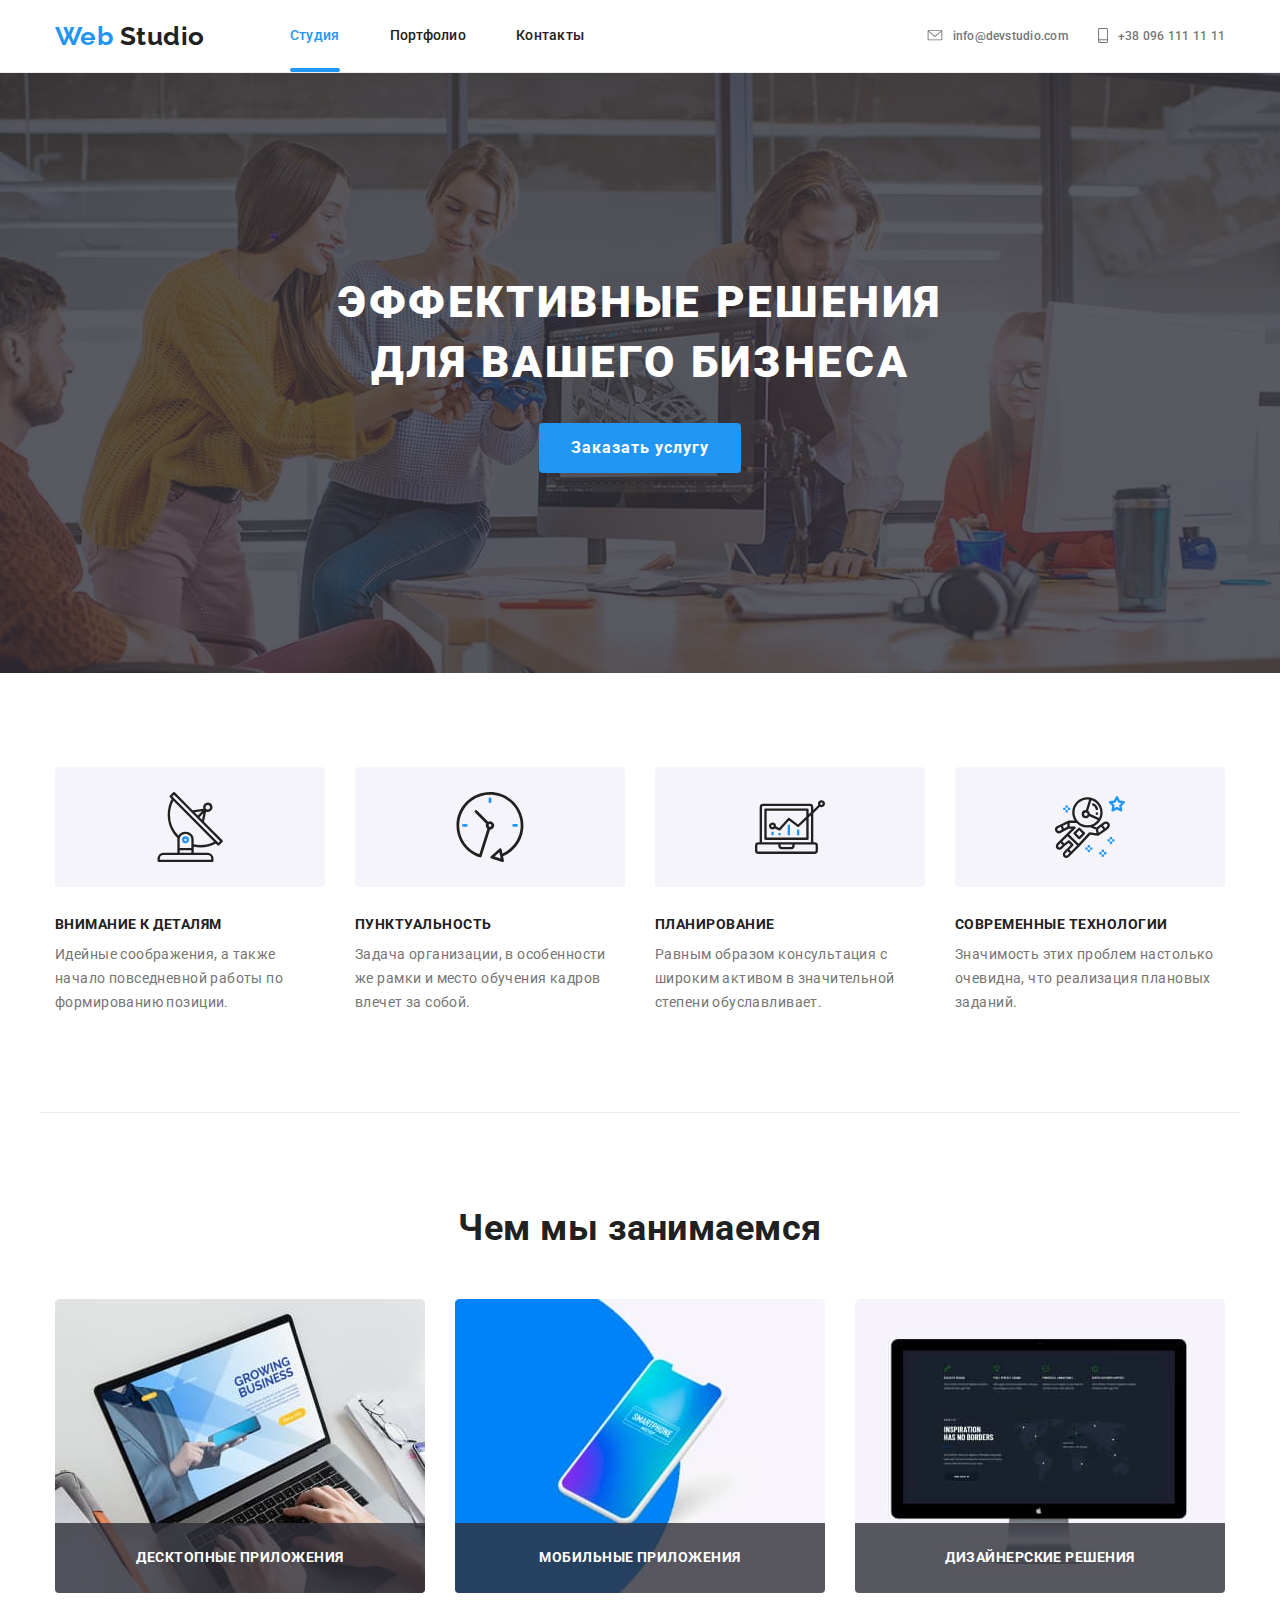
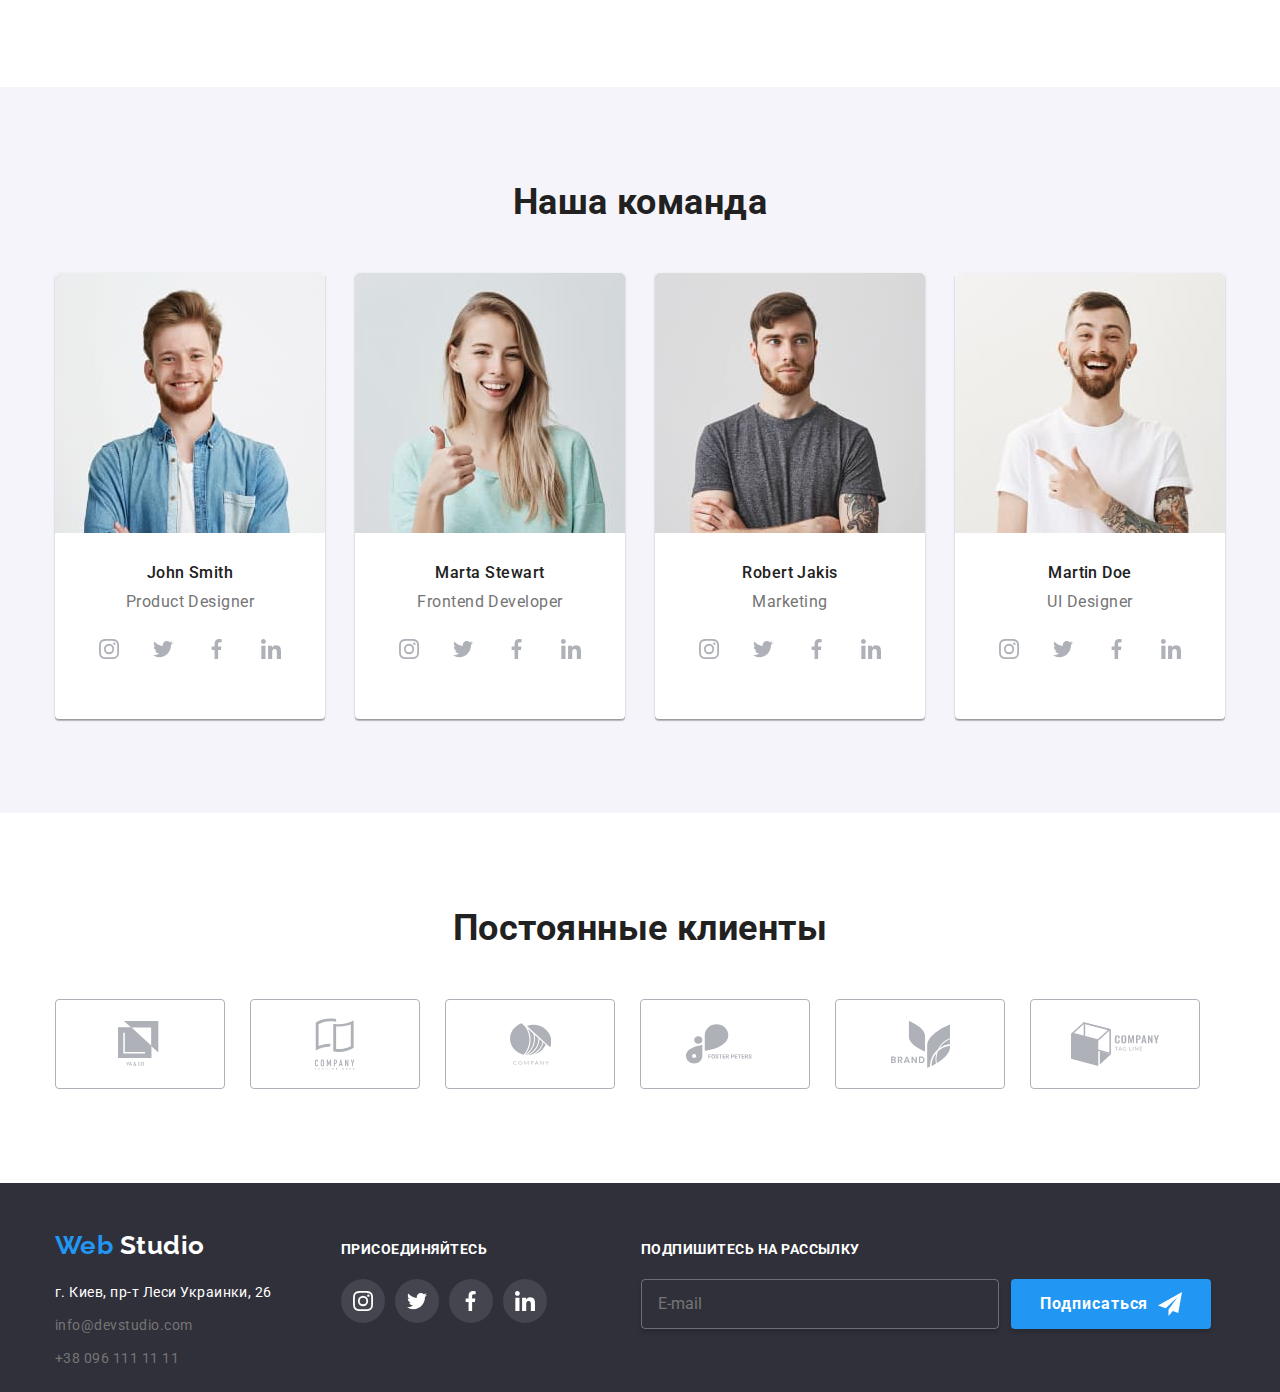
==== commit 6855b7f3: "пофиксил шапку для мобилок + парнеры - там вопрос закрыт" ====
--- a/index.html
+++ b/index.html
@@ -9,51 +9,49 @@
     <link rel="stylesheet" href="./css/main.min.css">
 </head>
 <body>
-    <header>
-        <div class="page-header">
-            <div class="container">
-                <nav class="nav">
-                    <a href="./index.html" class="nav-logo"><span class="first-name">Web</span><span class="last-name"> Studio</span></a>
-                    <button 
-                    type="button" 
-                    class="menu-button" 
-                    aria-expanded="false" 
-                    aria-controls="menu-container" 
-                    data-menu-button>
-                        <svg width="40" height="40" aria-label="Переключатель мобильного меню">
-                            <use class="icon-cross" href="./images/sprite.svg#nav-close"></use>
-                            <use class="icon-menu" href="./images/sprite.svg#nav-menu"></use>
-                        </svg>
-                    </button>
-                    <div class="menu-container" id="menu-container" data-menu>
-                        <nav>
-                            <ul class="nav-link">
-                                <li class="item"><a href="" class="title current">Студия</a></li>
-                                <li class="item"><a href="portfolio.html" class="title">Портфолио</a></li>
-                                <li class="item"><a href="" class="title">Контакты</a></li>
-                            </ul>
-                        </nav>
-                        <ul class="nav-contacts">
-                            <li class="item">
-                                <a href="mailto:info@devstudio.com" class="item-link">
-                                    <svg class="item-icon mail">
-                                        <use href="./images/sprite.svg#icon-mail"></use>
-                                    </svg>   
-                                    info@devstudio.com
-                                </a>
-                            </li>
-                            <li class="item">
-                                <a href="tel:+380961111111" class="item-link">
-                                    <svg class="item-icon phone">
-                                        <use href="./images/sprite.svg#icon-phone"></use>
-                                    </svg>
-                                    +38 096 111 11 11
-                                </a>
-                            </li>
+    <header class="page-header">
+        <div class="container">
+            <nav class="nav">
+                <a href="./index.html" class="nav-logo"><span class="first-name">Web</span><span class="last-name"> Studio</span></a>
+                <button 
+                type="button" 
+                class="menu-button" 
+                aria-expanded="false" 
+                aria-controls="menu-container" 
+                data-menu-button>
+                    <svg width="40" height="40" aria-label="Переключатель мобильного меню">
+                        <use class="icon-cross" href="./images/sprite.svg#nav-close"></use>
+                        <use class="icon-menu" href="./images/sprite.svg#nav-menu"></use>
+                    </svg>
+                </button>
+                <div class="menu-container" id="menu-container" data-menu>
+                    <nav>
+                        <ul class="nav-link">
+                            <li class="item"><a href="" class="title current">Студия</a></li>
+                            <li class="item"><a href="portfolio.html" class="title">Портфолио</a></li>
+                            <li class="item"><a href="" class="title">Контакты</a></li>
                         </ul>
-                    </div>
-                </nav>
-            </div>
+                    </nav>
+                    <ul class="nav-contacts">
+                        <li class="item">
+                            <a href="mailto:info@devstudio.com" class="item-link">
+                                <svg class="item-icon mail">
+                                    <use href="./images/sprite.svg#icon-mail"></use>
+                                </svg>   
+                                info@devstudio.com
+                            </a>
+                        </li>
+                        <li class="item">
+                            <a href="tel:+380961111111" class="item-link">
+                                <svg class="item-icon phone">
+                                    <use href="./images/sprite.svg#icon-phone"></use>
+                                </svg>
+                                +38 096 111 11 11
+                            </a>
+                        </li>
+                    </ul>
+                </div>
+            </nav>
         </div>
     </header>   
     <main>
--- a/css/main.min.css
+++ b/css/main.min.css
@@ -1,2 +1,2 @@
-body{color:#212121;background-color:#fff;font-family:Roboto,sans-serif;letter-spacing:0.03em;font-style:normal;font-weight:400}img{display:block;max-width:100%;height:auto}.visually-hidden{position:absolute;width:1px;height:1px;margin:-1px;border:0;padding:0;clip:rect(0 0 0 0);overflow:hidden}.logo,.join,.team p,.team .title,.contacts>p{padding:0;margin:0}.container{margin-left:auto;margin-right:auto;padding-left:15px;padding-right:15px}@media screen and (min-width: 480px){.container{width:480px}}@media screen and (min-width: 768px){.container{width:768px}}@media screen and (min-width: 1170px){.container{width:1200px}}a{text-decoration:none}li{list-style-type:none}h2{text-align:center}.hidden{display:none;padding:0;margin:0;text-align:center}.nav-logo{margin-right:85px}span.first-name,span.last-name{color:#2196F3;font-family:Raleway,sans-serif;font-weight:700;font-size:26px;line-height:1.18}span.last-name{color:#212121}span.last-name.footer{color:#fff}.page-header{display:-webkit-box;display:-ms-flexbox;display:flex;position:relative;border-bottom:1px solid #ECECEC}.nav{display:-webkit-box;display:-ms-flexbox;display:flex;-webkit-box-align:center;-ms-flex-align:center;align-items:center}@media screen and (max-width: 767px){.nav{min-height:60px}}.nav-link{margin:0;padding:0}@media screen and (min-width: 768px){.nav-link{display:-webkit-box;display:-ms-flexbox;display:flex;padding:0;margin:0}}@media screen and (max-width: 767px){.nav-link .item{margin-bottom:40px}}@media screen and (min-width: 768px){.nav-link .item+.item{margin-left:50px}}.nav-link .title{display:inline-block;color:inherit;font-weight:500;line-height:1.14;letter-spacing:0.02em;-webkit-transition:color 250ms cubic-bezier(0.4, 0, 0.2, 1);transition:color 250ms cubic-bezier(0.4, 0, 0.2, 1)}@media screen and (max-width: 767px){.nav-link .title{padding-bottom:8px;font-size:18px}}@media screen and (min-width: 768px){.nav-link .title{padding-top:28px;padding-bottom:28px;margin-bottom:0px;font-size:14px}}.nav-link .title:hover,.nav-link .title:focus{color:#2196F3}.nav-link .current{position:relative;color:#2196F3}.nav-link .current::after{content:'';position:absolute;bottom:0;left:0;width:100%;height:4px;background-color:#2196F3;border-radius:2px}.header-porfolio{border-bottom:1px solid #ECECEC}.nav-contacts{margin:0;padding:0;-webkit-box-align:center;-ms-flex-align:center;align-items:center;color:inherit;font-weight:500;line-height:1.14;letter-spacing:0.02em}@media screen and (max-width: 767px){.nav-contacts{font-size:18px}}@media screen and (min-width: 768px){.nav-contacts{display:-webkit-box;display:-ms-flexbox;display:flex;padding:0;margin:0;font-size:12px;line-height:1.17;-ms-flex-item-align:center;align-self:center}}@media screen and (max-width: 1169px){.nav-contacts{display:inline-block;-webkit-box-orient:vertical;-webkit-box-direction:normal;-ms-flex-direction:column;flex-direction:column}}@media screen and (max-width: 767px){.nav-contacts .item{margin-bottom:40px}}@media screen and (min-width: 767px) and (max-width: 1169px){.nav-contacts .item:first-child{margin-bottom:10px}}@media screen and (min-width: 1170px){.nav-contacts .item+.item{display:-webkit-box;display:-ms-flexbox;display:flex;margin-left:30px;-webkit-box-align:center;-ms-flex-align:center;align-items:center}}.nav-contacts .item-link{display:-webkit-box;display:-ms-flexbox;display:flex;-webkit-box-align:center;-ms-flex-align:center;align-items:center;color:#757575;-webkit-transition:color 250ms cubic-bezier(0.4, 0, 0.2, 1);transition:color 250ms cubic-bezier(0.4, 0, 0.2, 1)}@media screen and (max-width: 767px){.nav-contacts .item-link{display:-webkit-inline-box;display:-ms-inline-flexbox;display:inline-flex}}.item-icon{margin-right:10px}.item-icon.mail{display:-webkit-box;display:-ms-flexbox;display:flex;width:16px;height:11px;-webkit-transition:fill 250ms cubic-bezier(0.4, 0, 0.2, 1);transition:fill 250ms cubic-bezier(0.4, 0, 0.2, 1);fill:#757575}.item-icon.phone{display:-webkit-box;display:-ms-flexbox;display:flex;width:10px;height:15px;-webkit-transition:fill 250ms cubic-bezier(0.4, 0, 0.2, 1);transition:fill 250ms cubic-bezier(0.4, 0, 0.2, 1);fill:#757575}.nav-contacts .item-link:hover,.nav-contacts .item-link:focus{color:#2196F3;fill:#2196F3}.nav-contacts .item-link:hover>.mail,.nav-contacts .item-link:focus>.mail{fill:#2196F3}.nav-contacts .item-link:hover>.phone,.nav-contacts .item-link:focus>.phone{fill:#2196F3}.menu-button{display:-webkit-inline-box;display:-ms-inline-flexbox;display:inline-flex;margin:0;margin-left:auto;padding:0px;border:none;background-color:transparent;-webkit-transition:fill 250ms cubic-bezier(0.4, 0, 0.2, 1);transition:fill 250ms cubic-bezier(0.4, 0, 0.2, 1)}.menu-button .icon-cross{display:none}.menu-button.is-open .icon-cross{display:block}.menu-button.is-open .icon-menu{display:none}.menu-button:hover,.menu-button :focus{fill:#2196F3}@media screen and (min-width: 768px){.menu-button{display:none}}.menu-container{font-size:20px}@media screen and (max-width: 767px){.menu-container{display:none;position:absolute;top:100%;left:0;width:100%;padding:60px 0px;text-align:center;background-color:#fff;border-top:1px solid #ECECEC;border-bottom:1px solid #ECECEC;-webkit-box-shadow:0px 1px 3px rgba(0,0,0,0.16),0px 2px 4px rgba(0,0,0,0.08),0px 4px 8px rgba(0,0,0,0.04);box-shadow:0px 1px 3px rgba(0,0,0,0.16),0px 2px 4px rgba(0,0,0,0.08),0px 4px 8px rgba(0,0,0,0.04)}.menu-container.is-open{display:block}}@media screen and (min-width: 768px){.menu-container{display:-webkit-box;display:-ms-flexbox;display:flex;-webkit-box-pack:justify;-ms-flex-pack:justify;justify-content:space-between;-webkit-box-flex:1;-ms-flex-positive:1;flex-grow:1;padding:0}}.hero{margin-left:auto;margin-right:auto;text-align:center;background-image:-webkit-gradient(linear, left top, left bottom, from(rgba(47,48,58,0.8)), to(rgba(47,48,58,0.8))),url(../images/Hero.jpg);background-image:linear-gradient(rgba(47,48,58,0.8), rgba(47,48,58,0.8)),url(../images/Hero.jpg);background-repeat:no-repeat;background-position:center}@media screen and (min-width: 480px){.hero{padding-top:118px;padding-bottom:118px;height:400px;max-width:480px}}@media screen and (min-width: 768px){.hero{padding-top:118px;padding-bottom:118px;height:400px;max-width:768px}}@media screen and (min-width: 1170px){.hero{padding-top:200px;padding-bottom:200px;height:600px;max-width:1600px}}.hero .title{margin:0;margin-bottom:30px;margin-left:auto;margin-right:auto;-ms-flex-line-pack:center;align-content:center;color:#fff;font-weight:900;letter-spacing:0.06em;text-transform:uppercase}@media screen and (min-width: 480px){.hero .title{width:360px;font-size:26px;line-height:1.62}}@media screen and (min-width: 768px){.hero .title{width:360px;font-size:26px;line-height:1.62}}@media screen and (min-width: 1170px){.hero .title{width:696px;font-size:44px;line-height:1.36}}.hero .link{display:inline-block;margin-bottom:0px;padding:10px 32px;cursor:pointer;background-color:#2196F3;border-radius:4px;color:#fff;font-weight:700;font-size:16px;line-height:1.88;letter-spacing:0.06em;min-width:200px;border:none}.backdrop{position:fixed;top:0;left:0;width:100%;height:100%;background-color:rgba(0,0,0,0.2);-webkit-transition:opacity 250ms cubic-bezier(0.4, 0, 0.2, 1);transition:opacity 250ms cubic-bezier(0.4, 0, 0.2, 1)}.backdrop.is-hidden{opacity:0;pointer-events:none}.backdrop.is-hidden.modal{-webkit-transform:translate(-50%, -50%) scale(1.1);transform:translate(-50%, -50%) scale(1.1)}.modal{position:relative;top:50%;left:50%;padding:40px;width:528px;background-color:#fff;border-radius:4px;-webkit-box-shadow:0px 2px 1px rgba(0,0,0,0.2),0px 1px 1px rgba(0,0,0,0.14),0px 1px 3px rgba(0,0,0,0.12);box-shadow:0px 2px 1px rgba(0,0,0,0.2),0px 1px 1px rgba(0,0,0,0.14),0px 1px 3px rgba(0,0,0,0.12);text-align:center;-webkit-transform:translate(-50%, -50%) scale(1);transform:translate(-50%, -50%) scale(1);-webkit-transition:-webkit-transform 250ms cubic-bezier(0.4, 0, 0.2, 1);transition:-webkit-transform 250ms cubic-bezier(0.4, 0, 0.2, 1);transition:transform 250ms cubic-bezier(0.4, 0, 0.2, 1);transition:transform 250ms cubic-bezier(0.4, 0, 0.2, 1), -webkit-transform 250ms cubic-bezier(0.4, 0, 0.2, 1)}.modal-button{position:absolute;top:0;right:0;-webkit-transform:translate(-8px, 8px);transform:translate(-8px, 8px);display:-webkit-box;display:-ms-flexbox;display:flex;width:30px;height:30px;background-color:#fff;border-radius:50%;-webkit-box-pack:center;-ms-flex-pack:center;justify-content:center;-webkit-box-align:center;-ms-flex-align:center;align-items:center;outline:none;border:1px solid rgba(0,0,0,0.1);cursor:pointer}.modal-close{display:-webkit-box;display:-ms-flexbox;display:flex;width:11px;height:11px}.form-call{display:block;font-size:20px;line-height:23px}.form-list{margin:0;padding:0}.form-list__item{margin-top:28px;display:block}.form-list__item.first{margin-top:30px}.form-list__item-text{position:absolute;top:50%;left:42px;-webkit-transform:translateY(-50%);transform:translateY(-50%);-webkit-transition:-webkit-transform 250ms cubic-bezier(0.4, 0, 0.2, 1);transition:-webkit-transform 250ms cubic-bezier(0.4, 0, 0.2, 1);transition:transform 250ms cubic-bezier(0.4, 0, 0.2, 1);transition:transform 250ms cubic-bezier(0.4, 0, 0.2, 1), -webkit-transform 250ms cubic-bezier(0.4, 0, 0.2, 1)}.form-list__item-colomn{padding-left:42px;width:100%;height:40px;border:1px solid rgba(33,33,33,0.2);border-radius:4px;outline:none}.form-list__item-colomn.comments{resize:none;display:block;padding:12px 16px;width:100%;height:120px}.form-list__item-label{position:relative;font-size:14px;line-height:1.14;letter-spacing:0.01em;color:#757575;outline:none}.form-list__item-label:focus-within>.form-list__item-image{fill:#2196F3}.form-list__item-label:focus-within>.form-list__item-colomn{border-color:#2196F3}.form-list__item-label:focus-within>.form-list__item-text,.form-list__item-label .form-list__item-colomn:not(:placeholder-shown)+.form-list__item-text{-webkit-transform:translate(-26px, -36px);transform:translate(-26px, -36px);font-size:12px;color:#2196F3}.form-list__item-label:focus-within>.comments-text,.form-list__item-label textarea:not(:placeholder-shown)+.comments-text{-webkit-transform:translateY(-28px);transform:translateY(-28px);font-size:12px;color:#2196F3}textarea,input{-webkit-transition:border-color 250ms cubic-bezier(0.4, 0, 0.2, 1);transition:border-color 250ms cubic-bezier(0.4, 0, 0.2, 1)}.comments-text{position:absolute;top:12px;left:16px;-webkit-transition:-webkit-transform 250ms cubic-bezier(0.4, 0, 0.2, 1);transition:-webkit-transform 250ms cubic-bezier(0.4, 0, 0.2, 1);transition:transform 250ms cubic-bezier(0.4, 0, 0.2, 1);transition:transform 250ms cubic-bezier(0.4, 0, 0.2, 1), -webkit-transform 250ms cubic-bezier(0.4, 0, 0.2, 1)}.form-mailing{margin-top:20px}.form-mailing__label{display:-webkit-inline-box;display:-ms-inline-flexbox;display:inline-flex;-webkit-box-align:center;-ms-flex-align:center;align-items:center;-webkit-box-pack:center;-ms-flex-pack:center;justify-content:center}.form-mailing__label-link{color:#2196F3;-webkit-text-decoration-line:underline;text-decoration-line:underline}.form-mailing__label-confirm{margin:0;padding:0;font-size:14px;line-height:1.71;color:#757575}.form-list__item-image{position:absolute;width:18px;height:18px;top:50%;left:16px;-webkit-transform:translateY(-50%);transform:translateY(-50%)}.checkbox{margin-right:9px;position:absolute;width:1px;height:1px;margin:-1px}.checkbox-icon{display:block;margin-right:8px;width:15px;height:15px;border:2px solid #212121;border-radius:4px;-webkit-transition:opacity 250ms cubic-bezier(0.4, 0, 0.2, 1);transition:opacity 250ms cubic-bezier(0.4, 0, 0.2, 1)}.checkbox:checked+.checkbox-icon{background-color:#2196F3;background-image:url(../images/icon-check.svg);background-size:contain;background-origin:border-box;border-color:#2196F3}.button-send{display:inline-block;margin-top:30px;width:200px;height:50px;font-size:16px;line-height:1.87;font-weight:700;letter-spacing:0.06em;color:#fff;background:#2196F3;-webkit-box-shadow:0px 4px 4px rgba(0,0,0,0.15);box-shadow:0px 4px 4px rgba(0,0,0,0.15);border-radius:4px;border:none;cursor:pointer}.advantages{padding:0;margin:0;-webkit-box-align:center;-ms-flex-align:center;align-items:center}@media screen and (max-width: 767px){.advantages{padding-top:60px;padding-bottom:60px}}@media screen and (min-width: 768px){.advantages{display:-webkit-box;display:-ms-flexbox;display:flex;-ms-flex-wrap:wrap;flex-wrap:wrap;padding-top:60px;padding-bottom:60px}}@media screen and (min-width: 1170px){.advantages{display:-webkit-box;display:-ms-flexbox;display:flex;padding-top:94px;padding-bottom:94px}}.advantages-background{display:-webkit-box;display:-ms-flexbox;display:flex;margin-bottom:30px;height:120px;background-color:#F5F4FA;border-radius:4px;-webkit-box-pack:center;-ms-flex-pack:center;justify-content:center;-webkit-box-align:center;-ms-flex-align:center;align-items:center}@media screen and (min-width: 480px){.advantages-background{width:450px}}@media screen and (min-width: 768px){.advantages-background{width:354px}}@media screen and (min-width: 1170px){.advantages-background{width:270px}}.advantages-sprite{display:-webkit-box;display:-ms-flexbox;display:flex;width:70px;height:70px}.advantages-title{font-weight:700;font-size:14px;line-height:1.14;text-transform:uppercase;margin:0;margin-bottom:10px;height:16px}@media screen and (max-width: 767px){.advantages-title{text-align:center}}.advantages-description{margin:0;color:#757575;font-size:14px;line-height:1.71;margin-bottom:0px;letter-spacing:0.03em}@media screen and (min-width: 480px){.advantages-description{text-align:left;width:450px}}@media screen and (min-width: 768px){.advantages-description{width:354px;height:75px}}@media screen and (max-width: 1169px){.advantages-description{margin-bottom:30px}}@media screen and (min-width: 1170px){.advantages-description{width:270px}}@media screen and (min-width: 768px){.advantages-element,.benefit-item{margin-right:30px;text-align:left}}@media screen and (min-width: 768px){.advantages-element:nth-child(2n),.benefit-item:nth-child(2n){margin-right:0px}}@media screen and (min-width: 1170px){.advantages-element:nth-child(2n),.benefit-item:nth-child(2n){margin-right:30px}}.advantages-element:last-child,.benefit-item:last-child{margin-right:0px}@media screen and (min-width: 480px){.advantages-element:last-child>.advantages-description,.benefit-item:last-child>.advantages-description{margin-bottom:0px}}@media screen and (min-width: 768px){.advantages-element:nth-child(n+3)>.advantages-description,.benefit-item:nth-child(n+3)>.advantages-description{margin-bottom:0px}}@media screen and (max-width: 1169px){.advantages-element:nth-child(n+3)>.advantages-description,.benefit-item:nth-child(n+3)>.advantages-description{height:50px}}.benefit-item{position:relative}.employment{padding-top:94px;padding-bottom:94px;margin-bottom:94px}.employment-section{padding-top:94px;padding-bottom:94px;border-top:1px solid #ECECEC}@media screen and (max-width: 1169px){.employment-section{display:none}}@media screen and (min-width: 1170px){.employment-section{display:block}}.title-section{margin:0;margin-bottom:50px;margin-left:auto;margin-right:auto;font-weight:700;font-size:36px;line-height:1.17;text-align:center}.benefit{display:-webkit-box;display:-ms-flexbox;display:flex;padding:0;margin:0}.benefit-item img{display:block;margin-bottom:0px;border-radius:4px;height:294px}.benefit-item .capabilities{padding:0;margin:0;position:absolute;bottom:0;display:block;padding:27px 80px;width:370px;color:#fff;font-weight:700;font-size:14px;line-height:1.14;height:70px;text-align:center;text-transform:uppercase;background-color:rgba(47,48,58,0.8);border-radius:0px 0px 4px 4px}.team{background-color:#F5F4FA}.team-flex{margin:0;padding:0;display:-webkit-box;display:-ms-flexbox;display:flex}.team-flex .title{font-weight:500;font-size:16px;line-height:1.19;text-align:center;margin-bottom:10px}.team-flex-photo{margin-bottom:30px;display:block;height:260px}.employment-team{padding-top:94px;padding-bottom:94px}@media screen and (min-width: 480px){.employment-team{padding-top:60px;padding-bottom:60px}}@media screen and (min-width: 768px){.employment-team{padding-top:60px;padding-bottom:60px}}.team-flex-item{width:calc((100% - 90px) / 4);margin-right:30px;background-color:#fff;-webkit-box-shadow:0px 2px 1px rgba(0,0,0,0.2),0px 1px 1px rgba(0,0,0,0.14),0px 1px 3px rgba(0,0,0,0.12);box-shadow:0px 2px 1px rgba(0,0,0,0.2),0px 1px 1px rgba(0,0,0,0.14),0px 1px 3px rgba(0,0,0,0.12);border-radius:4px;padding-bottom:24px;overflow:hidden}.team-flex-item:last-child{margin-right:0px}.team-flex-item p{color:#757575;font-size:16px;line-height:1.19;text-align:center;margin-bottom:16px}.social-links{display:-webkit-box;display:-ms-flexbox;display:flex;margin-right:auto;margin-left:auto;width:206px;height:44px;padding:0}.social-links .link{display:-webkit-box;display:-ms-flexbox;display:flex;-webkit-box-align:center;-ms-flex-align:center;align-items:center;width:44px;height:44px;border-radius:50%;background-size:20px;background-repeat:no-repeat;background-position:center;-webkit-transition:background-color 250ms cubic-bezier(0.4, 0, 0.2, 1);transition:background-color 250ms cubic-bezier(0.4, 0, 0.2, 1)}.social-links .link:hover>.link-icon,.social-links .link:focus>.link-icon{fill:#fff}.social-links .link:hover,.social-links .link:focus{background-color:#2196F3}.social-links>li{margin-right:10px}.social-links>li:last-child{margin-right:0px}.social-links .link-icon{display:inline-block;fill:#AFB1B8;-webkit-transition:fill 250ms cubic-bezier(0.4, 0, 0.2, 1);transition:fill 250ms cubic-bezier(0.4, 0, 0.2, 1)}.employment-partners{padding-top:94px;padding-bottom:94px}.partners{margin:0;padding:0;display:-webkit-box;display:-ms-flexbox;display:flex;-webkit-box-pack:justify;-ms-flex-pack:justify;justify-content:space-between}.partners-image{display:-webkit-box;display:-ms-flexbox;display:flex}.partners-logo{display:block;fill:#AFB1B8;-webkit-transition:fill 250ms cubic-bezier(0.4, 0, 0.2, 1);transition:fill 250ms cubic-bezier(0.4, 0, 0.2, 1)}.partners-link{display:-webkit-box;display:-ms-flexbox;display:flex;width:170px;height:90px;border:1px solid #AFB1B8;border-radius:4px;-webkit-box-pack:center;-ms-flex-pack:center;justify-content:center;-webkit-box-align:center;-ms-flex-align:center;align-items:center;-webkit-transition:border 250ms cubic-bezier(0.4, 0, 0.2, 1);transition:border 250ms cubic-bezier(0.4, 0, 0.2, 1)}.partners-link:hover,.partners-link:focus{border:1px solid #2196F3}.partners-link:hover>.partners-logo,.partners-link:focus>.partners-logo{fill:#2196F3}.filtres{padding-top:93px;padding-bottom:50px}.filtres-resources{display:-webkit-box;display:-ms-flexbox;display:flex;-webkit-box-pack:center;-ms-flex-pack:center;justify-content:center;margin:0;padding:0}.filtres-resources-button{margin-right:8px}.filtres-resources-button:last-child{margin-right:0px}.filtres-resources button{padding:6px 22px;font-weight:500;font-size:16px;line-height:1.63;text-align:center;border:none;border-radius:4px;-webkit-transition:color 250ms cubic-bezier(0.4, 0, 0.2, 1),background-color 250ms cubic-bezier(0.4, 0, 0.2, 1),-webkit-box-shadow 250ms cubic-bezier(0.4, 0, 0.2, 1);transition:color 250ms cubic-bezier(0.4, 0, 0.2, 1),background-color 250ms cubic-bezier(0.4, 0, 0.2, 1),-webkit-box-shadow 250ms cubic-bezier(0.4, 0, 0.2, 1);transition:color 250ms cubic-bezier(0.4, 0, 0.2, 1),background-color 250ms cubic-bezier(0.4, 0, 0.2, 1),box-shadow 250ms cubic-bezier(0.4, 0, 0.2, 1);transition:color 250ms cubic-bezier(0.4, 0, 0.2, 1),background-color 250ms cubic-bezier(0.4, 0, 0.2, 1),box-shadow 250ms cubic-bezier(0.4, 0, 0.2, 1),-webkit-box-shadow 250ms cubic-bezier(0.4, 0, 0.2, 1)}.filtres-resources button:hover,.filtres-resources button:focus{color:#fff;background-color:#2196F3;-webkit-box-shadow:0px 2px 2px rgba(0,0,0,0.12),0px 1px 2px rgba(0,0,0,0.08),0px 3px 1px rgba(0,0,0,0.1);box-shadow:0px 2px 2px rgba(0,0,0,0.12),0px 1px 2px rgba(0,0,0,0.08),0px 3px 1px rgba(0,0,0,0.1)}.works{padding-bottom:94px}.portfolio{display:-webkit-box;display:-ms-flexbox;display:flex;-ms-flex-wrap:wrap;flex-wrap:wrap;padding:0;margin:0}.portfolio img{margin-bottom:0px;height:294px}.portfolio-image{position:relative;display:-webkit-box;display:-ms-flexbox;display:flex;overflow:hidden}.portfolio .text{position:absolute;padding:0px 24px;margin:0;display:-webkit-box;display:-ms-flexbox;display:flex;-webkit-box-align:center;-ms-flex-align:center;align-items:center;color:#fff;background-color:rgba(33,150,243,0.9);width:370px;height:294px;font-size:18px;line-height:1.56;-webkit-transform:translate(0, 100%);transform:translate(0, 100%);-webkit-transition:-webkit-transform 250ms cubic-bezier(0.4, 0, 0.2, 1);transition:-webkit-transform 250ms cubic-bezier(0.4, 0, 0.2, 1);transition:transform 250ms cubic-bezier(0.4, 0, 0.2, 1);transition:transform 250ms cubic-bezier(0.4, 0, 0.2, 1), -webkit-transform 250ms cubic-bezier(0.4, 0, 0.2, 1)}.portfolio-links{width:calc((100% - 30px * 2) / 3);margin-right:30px;margin-top:30px}.portfolio-links:nth-child(3n){margin-right:0px}.portfolio-links:nth-child(-n+3){margin-top:0px}.portfolio-elements{border-top-right-radius:5px;border-top-left-radius:5px;overflow:hidden;-webkit-transition:-webkit-box-shadow 250ms 250ms cubic-bezier(0.4, 0, 0.2, 1);transition:-webkit-box-shadow 250ms 250ms cubic-bezier(0.4, 0, 0.2, 1);transition:box-shadow 250ms 250ms cubic-bezier(0.4, 0, 0.2, 1);transition:box-shadow 250ms 250ms cubic-bezier(0.4, 0, 0.2, 1), -webkit-box-shadow 250ms 250ms cubic-bezier(0.4, 0, 0.2, 1)}.portfolio-elements:hover,.portfolio-elements:focus{-webkit-box-shadow:1px 4px 6px rgba(0,0,0,0.16),0px 4px 4px rgba(0,0,0,0.06),0px 1px 1px rgba(0,0,0,0.12);box-shadow:1px 4px 6px rgba(0,0,0,0.16),0px 4px 4px rgba(0,0,0,0.06),0px 1px 1px rgba(0,0,0,0.12)}.portfolio-elements:hover .text,.portfolio-elements:focus .text{-webkit-transform:translate(0, 0);transform:translate(0, 0)}.portfolio-elements,.portfolio-elements>img{display:block;margin-right:0px}.portfolio-card{border:1px solid #EEEEEE;border-top:transparent;border-bottom-right-radius:5px;border-bottom-left-radius:5px;padding:20px 24px}.portfolio-card h2{color:#212121;font-weight:700;font-size:18px;line-height:2;letter-spacing:0.06em;text-align:left;margin:0;padding:0}.portfolio-card .product{color:#757575;font-size:16px;line-height:1.86;text-align:left;margin-top:4px;margin-bottom:0px}footer{background-color:#2F303A;padding-bottom:21px}.container-footer{margin-bottom:0px}.contacts>ul{padding:0;margin:0}.contacts>p{margin-bottom:9px;color:#fff;font-size:14px;line-height:1.71;font-style:normal}.contacts a{display:block;margin-top:0px;color:#757575;font-size:14px;line-height:1.71;font-style:normal}.contacts li:first-child{margin-bottom:9px}.footer-logo{display:block;margin-bottom:10px}.footer-flex{display:-webkit-box;display:-ms-flexbox;display:flex;-webkit-box-align:baseline;-ms-flex-align:baseline;align-items:baseline}.footer-flex-block{margin-top:60px;margin-bottom:60px}.footer-links{margin-top:21px;fill:#fff}.footer-links .link{background-color:rgba(255,255,255,0.1)}.footer-links .link-icon{fill:#fff}.join{margin-bottom:0px;color:#fff;font-weight:700;font-size:14px;line-height:1.14;text-transform:uppercase;text-align:left}.subscribe{margin-top:57px;margin-left:94px}.subscribe-urge{color:#fff;font-size:14px;line-height:1.14;font-weight:700;text-transform:uppercase}.subscribe-form{display:-webkit-box;display:-ms-flexbox;display:flex;padding:0;margin-top:20px}.subscribe-form__field-input{padding-left:12px;width:358px;height:50px;color:rgba(255,255,255,0.6);font-size:16px;line-height:1.87;background-color:transparent;border:1px solid rgba(255,255,255,0.3);-webkit-box-shadow:0px 4px 4px rgba(0,0,0,0.15);box-shadow:0px 4px 4px rgba(0,0,0,0.15);border-radius:4px}.developers{color:rgba(255,255,255,0.4);font-size:12px;line-height:2;text-align:center;margin-top:18px;margin-bottom:0;padding-top:18px;border-top:1px solid rgba(255,255,255,0.1)}.submit{display:-webkit-box;display:-ms-flexbox;display:flex;-webkit-box-align:center;-ms-flex-align:center;align-items:center;padding-left:29px;margin-left:12px;width:200px;height:50px;font-weight:bold;font-size:16px;line-height:1.87;letter-spacing:0.06em;color:#fff;background-color:#2196F3;border:none;-webkit-box-shadow:0px 4px 4px rgba(0,0,0,0.15);box-shadow:0px 4px 4px rgba(0,0,0,0.15);border-radius:4px}.submit-svg{margin-left:10px;width:24px;height:24px}.network{margin-left:69px}
+body{color:#212121;background-color:#fff;font-family:Roboto,sans-serif;letter-spacing:0.03em;font-style:normal;font-weight:400}img{display:block;max-width:100%;height:auto}.visually-hidden{position:absolute;width:1px;height:1px;margin:-1px;border:0;padding:0;clip:rect(0 0 0 0);overflow:hidden}.logo,.join,.team p,.team .title,.contacts>p{padding:0;margin:0}.container{margin-left:auto;margin-right:auto;padding-left:15px;padding-right:15px;width:100%}@media screen and (min-width: 480px){.container{width:480px}}@media screen and (min-width: 768px){.container{width:768px}}@media screen and (min-width: 1170px){.container{width:1200px}}a{text-decoration:none}li{list-style-type:none}h2{text-align:center}.hidden{display:none;padding:0;margin:0;text-align:center}@media screen and (min-width: 768px){.nav-logo{margin-right:85px}}span.first-name,span.last-name{color:#2196F3;font-family:Raleway,sans-serif;font-weight:700;font-size:26px;line-height:1.18}span.last-name{color:#212121}span.last-name.footer{color:#fff}.page-header{display:-webkit-box;display:-ms-flexbox;display:flex;position:relative;border-bottom:1px solid #ECECEC}.nav{display:-webkit-box;display:-ms-flexbox;display:flex;-webkit-box-align:center;-ms-flex-align:center;align-items:center}@media screen and (max-width: 767px){.nav{min-height:60px;-webkit-box-pack:justify;-ms-flex-pack:justify;justify-content:space-between}}.nav-link{margin:0;padding:0}@media screen and (max-width: 767px){.nav-link{margin-bottom:60px}}@media screen and (min-width: 768px){.nav-link{display:-webkit-box;display:-ms-flexbox;display:flex;padding:0;margin:0}}@media screen and (max-width: 767px){.nav-link .item{margin-bottom:40px}.nav-link .item:last-child{margin-bottom:0px}}@media screen and (min-width: 768px){.nav-link .item+.item{margin-left:50px}}.nav-link .title{display:inline-block;color:inherit;font-weight:500;line-height:1.14;letter-spacing:0.02em;-webkit-transition:color 250ms cubic-bezier(0.4, 0, 0.2, 1);transition:color 250ms cubic-bezier(0.4, 0, 0.2, 1)}@media screen and (max-width: 767px){.nav-link .title{padding-bottom:8px;font-size:18px}}@media screen and (min-width: 768px){.nav-link .title{padding-top:28px;padding-bottom:28px;margin-bottom:0px;font-size:14px}}.nav-link .title:hover,.nav-link .title:focus{color:#2196F3}.nav-link .current{position:relative;color:#2196F3}.nav-link .current::after{content:'';position:absolute;bottom:0;left:0;width:100%;height:4px;background-color:#2196F3;border-radius:2px}.header-porfolio{border-bottom:1px solid #ECECEC}.nav-contacts{margin:0;padding:0;-webkit-box-align:center;-ms-flex-align:center;align-items:center;color:inherit;font-weight:500;line-height:1.14;letter-spacing:0.02em}@media screen and (max-width: 767px){.nav-contacts{font-size:18px}}@media screen and (min-width: 768px){.nav-contacts{display:-webkit-box;display:-ms-flexbox;display:flex;padding:0;margin:0;font-size:12px;line-height:1.17;-ms-flex-item-align:center;align-self:center}}@media screen and (max-width: 1169px){.nav-contacts{display:inline-block;-webkit-box-orient:vertical;-webkit-box-direction:normal;-ms-flex-direction:column;flex-direction:column}}@media screen and (max-width: 767px){.nav-contacts .item{margin-bottom:16px}.nav-contacts .item:last-child{margin-bottom:0px}}@media screen and (min-width: 767px) and (max-width: 1169px){.nav-contacts .item:first-child{margin-bottom:10px}}@media screen and (min-width: 1170px){.nav-contacts .item+.item{display:-webkit-box;display:-ms-flexbox;display:flex;margin-left:30px;-webkit-box-align:center;-ms-flex-align:center;align-items:center}}.nav-contacts .item-link{display:-webkit-box;display:-ms-flexbox;display:flex;-webkit-box-align:center;-ms-flex-align:center;align-items:center;color:#757575;-webkit-transition:color 250ms cubic-bezier(0.4, 0, 0.2, 1);transition:color 250ms cubic-bezier(0.4, 0, 0.2, 1)}@media screen and (max-width: 767px){.nav-contacts .item-link{display:-webkit-inline-box;display:-ms-inline-flexbox;display:inline-flex}}.item-icon{margin-right:10px}.item-icon.mail{display:-webkit-box;display:-ms-flexbox;display:flex;width:16px;height:11px;-webkit-transition:fill 250ms cubic-bezier(0.4, 0, 0.2, 1);transition:fill 250ms cubic-bezier(0.4, 0, 0.2, 1);fill:#757575}.item-icon.phone{display:-webkit-box;display:-ms-flexbox;display:flex;width:10px;height:15px;-webkit-transition:fill 250ms cubic-bezier(0.4, 0, 0.2, 1);transition:fill 250ms cubic-bezier(0.4, 0, 0.2, 1);fill:#757575}.nav-contacts .item-link:hover,.nav-contacts .item-link:focus{color:#2196F3;fill:#2196F3}.nav-contacts .item-link:hover>.mail,.nav-contacts .item-link:focus>.mail{fill:#2196F3}.nav-contacts .item-link:hover>.phone,.nav-contacts .item-link:focus>.phone{fill:#2196F3}.menu-button{display:-webkit-inline-box;display:-ms-inline-flexbox;display:inline-flex;margin:0;margin-left:auto;padding:0px;border:none;background-color:transparent;-webkit-transition:fill 250ms cubic-bezier(0.4, 0, 0.2, 1);transition:fill 250ms cubic-bezier(0.4, 0, 0.2, 1)}.menu-button .icon-cross{display:none}.menu-button.is-open .icon-cross{display:block}.menu-button.is-open .icon-menu{display:none}.menu-button:hover,.menu-button :focus{fill:#2196F3}@media screen and (min-width: 768px){.menu-button{display:none}}.menu-container{font-size:20px}@media screen and (max-width: 767px){.menu-container{display:none;position:absolute;top:100%;left:0;width:100%;padding:60px 0px;text-align:center;background-color:#fff;border-top:1px solid #ECECEC;border-bottom:1px solid #ECECEC;-webkit-box-shadow:0px 1px 3px rgba(0,0,0,0.16),0px 2px 4px rgba(0,0,0,0.08),0px 4px 8px rgba(0,0,0,0.04);box-shadow:0px 1px 3px rgba(0,0,0,0.16),0px 2px 4px rgba(0,0,0,0.08),0px 4px 8px rgba(0,0,0,0.04);z-index:1}.menu-container.is-open{display:block}}@media screen and (min-width: 768px){.menu-container{display:-webkit-box;display:-ms-flexbox;display:flex;-webkit-box-pack:justify;-ms-flex-pack:justify;justify-content:space-between;-webkit-box-flex:1;-ms-flex-positive:1;flex-grow:1;padding:0}}.hero{margin-left:auto;margin-right:auto;text-align:center;background-image:-webkit-gradient(linear, left top, left bottom, from(rgba(47,48,58,0.8)), to(rgba(47,48,58,0.8))),url(../images/Hero.jpg);background-image:linear-gradient(rgba(47,48,58,0.8), rgba(47,48,58,0.8)),url(../images/Hero.jpg);background-repeat:no-repeat;background-position:center}@media screen and (min-width: 480px){.hero{padding-top:118px;padding-bottom:118px;height:400px;max-width:480px}}@media screen and (min-width: 768px){.hero{padding-top:118px;padding-bottom:118px;height:400px;max-width:768px}}@media screen and (min-width: 1170px){.hero{padding-top:200px;padding-bottom:200px;height:600px;max-width:1600px}}.hero .title{margin:0;margin-bottom:30px;margin-left:auto;margin-right:auto;-ms-flex-line-pack:center;align-content:center;color:#fff;font-weight:900;letter-spacing:0.06em;text-transform:uppercase}@media screen and (min-width: 480px){.hero .title{width:360px;font-size:26px;line-height:1.62}}@media screen and (min-width: 768px){.hero .title{width:360px;font-size:26px;line-height:1.62}}@media screen and (min-width: 1170px){.hero .title{width:696px;font-size:44px;line-height:1.36}}.hero .link{display:inline-block;margin-bottom:0px;padding:10px 32px;cursor:pointer;background-color:#2196F3;border-radius:4px;color:#fff;font-weight:700;font-size:16px;line-height:1.88;letter-spacing:0.06em;min-width:200px;border:none}.backdrop{position:fixed;top:0;left:0;width:100%;height:100%;background-color:rgba(0,0,0,0.2);-webkit-transition:opacity 250ms cubic-bezier(0.4, 0, 0.2, 1);transition:opacity 250ms cubic-bezier(0.4, 0, 0.2, 1)}.backdrop.is-hidden{opacity:0;pointer-events:none}.backdrop.is-hidden.modal{-webkit-transform:translate(-50%, -50%) scale(1.1);transform:translate(-50%, -50%) scale(1.1)}.modal{position:relative;top:50%;left:50%;padding:40px;width:528px;background-color:#fff;border-radius:4px;-webkit-box-shadow:0px 2px 1px rgba(0,0,0,0.2),0px 1px 1px rgba(0,0,0,0.14),0px 1px 3px rgba(0,0,0,0.12);box-shadow:0px 2px 1px rgba(0,0,0,0.2),0px 1px 1px rgba(0,0,0,0.14),0px 1px 3px rgba(0,0,0,0.12);text-align:center;-webkit-transform:translate(-50%, -50%) scale(1);transform:translate(-50%, -50%) scale(1);-webkit-transition:-webkit-transform 250ms cubic-bezier(0.4, 0, 0.2, 1);transition:-webkit-transform 250ms cubic-bezier(0.4, 0, 0.2, 1);transition:transform 250ms cubic-bezier(0.4, 0, 0.2, 1);transition:transform 250ms cubic-bezier(0.4, 0, 0.2, 1), -webkit-transform 250ms cubic-bezier(0.4, 0, 0.2, 1)}.modal-button{position:absolute;top:0;right:0;-webkit-transform:translate(-8px, 8px);transform:translate(-8px, 8px);display:-webkit-box;display:-ms-flexbox;display:flex;width:30px;height:30px;background-color:#fff;border-radius:50%;-webkit-box-pack:center;-ms-flex-pack:center;justify-content:center;-webkit-box-align:center;-ms-flex-align:center;align-items:center;outline:none;border:1px solid rgba(0,0,0,0.1);cursor:pointer}.modal-close{display:-webkit-box;display:-ms-flexbox;display:flex;width:11px;height:11px}.form-call{display:block;font-size:20px;line-height:23px}.form-list{margin:0;padding:0}.form-list__item{margin-top:28px;display:block}.form-list__item.first{margin-top:30px}.form-list__item-text{position:absolute;top:50%;left:42px;-webkit-transform:translateY(-50%);transform:translateY(-50%);-webkit-transition:-webkit-transform 250ms cubic-bezier(0.4, 0, 0.2, 1);transition:-webkit-transform 250ms cubic-bezier(0.4, 0, 0.2, 1);transition:transform 250ms cubic-bezier(0.4, 0, 0.2, 1);transition:transform 250ms cubic-bezier(0.4, 0, 0.2, 1), -webkit-transform 250ms cubic-bezier(0.4, 0, 0.2, 1)}.form-list__item-colomn{padding-left:42px;width:100%;height:40px;border:1px solid rgba(33,33,33,0.2);border-radius:4px;outline:none}.form-list__item-colomn.comments{resize:none;display:block;padding:12px 16px;width:100%;height:120px}.form-list__item-label{position:relative;font-size:14px;line-height:1.14;letter-spacing:0.01em;color:#757575;outline:none}.form-list__item-label:focus-within>.form-list__item-image{fill:#2196F3}.form-list__item-label:focus-within>.form-list__item-colomn{border-color:#2196F3}.form-list__item-label:focus-within>.form-list__item-text,.form-list__item-label .form-list__item-colomn:not(:placeholder-shown)+.form-list__item-text{-webkit-transform:translate(-26px, -36px);transform:translate(-26px, -36px);font-size:12px;color:#2196F3}.form-list__item-label:focus-within>.comments-text,.form-list__item-label textarea:not(:placeholder-shown)+.comments-text{-webkit-transform:translateY(-28px);transform:translateY(-28px);font-size:12px;color:#2196F3}textarea,input{-webkit-transition:border-color 250ms cubic-bezier(0.4, 0, 0.2, 1);transition:border-color 250ms cubic-bezier(0.4, 0, 0.2, 1)}.comments-text{position:absolute;top:12px;left:16px;-webkit-transition:-webkit-transform 250ms cubic-bezier(0.4, 0, 0.2, 1);transition:-webkit-transform 250ms cubic-bezier(0.4, 0, 0.2, 1);transition:transform 250ms cubic-bezier(0.4, 0, 0.2, 1);transition:transform 250ms cubic-bezier(0.4, 0, 0.2, 1), -webkit-transform 250ms cubic-bezier(0.4, 0, 0.2, 1)}.form-mailing{margin-top:20px}.form-mailing__label{display:-webkit-inline-box;display:-ms-inline-flexbox;display:inline-flex;-webkit-box-align:center;-ms-flex-align:center;align-items:center;-webkit-box-pack:center;-ms-flex-pack:center;justify-content:center}.form-mailing__label-link{color:#2196F3;-webkit-text-decoration-line:underline;text-decoration-line:underline}.form-mailing__label-confirm{margin:0;padding:0;font-size:14px;line-height:1.71;color:#757575}.form-list__item-image{position:absolute;width:18px;height:18px;top:50%;left:16px;-webkit-transform:translateY(-50%);transform:translateY(-50%)}.checkbox{margin-right:9px;position:absolute;width:1px;height:1px;margin:-1px}.checkbox-icon{display:block;margin-right:8px;width:15px;height:15px;border:2px solid #212121;border-radius:4px;-webkit-transition:opacity 250ms cubic-bezier(0.4, 0, 0.2, 1);transition:opacity 250ms cubic-bezier(0.4, 0, 0.2, 1)}.checkbox:checked+.checkbox-icon{background-color:#2196F3;background-image:url(../images/icon-check.svg);background-size:contain;background-origin:border-box;border-color:#2196F3}.button-send{display:inline-block;margin-top:30px;width:200px;height:50px;font-size:16px;line-height:1.87;font-weight:700;letter-spacing:0.06em;color:#fff;background:#2196F3;-webkit-box-shadow:0px 4px 4px rgba(0,0,0,0.15);box-shadow:0px 4px 4px rgba(0,0,0,0.15);border-radius:4px;border:none;cursor:pointer}.title-section{padding:0;margin:0;margin-left:auto;margin-right:auto;font-weight:700;line-height:1.17;text-align:center}@media screen and (max-width: 1169px){.title-section{margin-bottom:30px;font-size:28px}}@media screen and (min-width: 1170px){.title-section{margin-bottom:50px;font-size:36px}}.advantages{padding:0;margin:0;-webkit-box-align:center;-ms-flex-align:center;align-items:center}@media screen and (max-width: 767px){.advantages{padding-top:60px;padding-bottom:60px}}@media screen and (min-width: 768px){.advantages{display:-webkit-box;display:-ms-flexbox;display:flex;-ms-flex-wrap:wrap;flex-wrap:wrap;padding-top:60px;padding-bottom:60px}}@media screen and (min-width: 1170px){.advantages{display:-webkit-box;display:-ms-flexbox;display:flex;padding-top:94px;padding-bottom:94px}}.advantages-background{display:-webkit-box;display:-ms-flexbox;display:flex;margin-bottom:30px;height:120px;background-color:#F5F4FA;border-radius:4px;-webkit-box-pack:center;-ms-flex-pack:center;justify-content:center;-webkit-box-align:center;-ms-flex-align:center;align-items:center}@media screen and (min-width: 480px){.advantages-background{width:450px}}@media screen and (min-width: 768px){.advantages-background{width:354px}}@media screen and (min-width: 1170px){.advantages-background{width:270px}}.advantages-sprite{display:-webkit-box;display:-ms-flexbox;display:flex;width:70px;height:70px}.advantages-title{font-weight:700;font-size:14px;line-height:1.14;text-transform:uppercase;margin:0;margin-bottom:10px;height:16px}@media screen and (max-width: 767px){.advantages-title{text-align:center}}.advantages-description{margin:0;color:#757575;font-size:14px;line-height:1.71;margin-bottom:0px;letter-spacing:0.03em}@media screen and (min-width: 480px){.advantages-description{text-align:left;width:450px}}@media screen and (min-width: 768px){.advantages-description{width:354px;height:75px}}@media screen and (max-width: 1169px){.advantages-description{margin-bottom:30px}}@media screen and (min-width: 1170px){.advantages-description{width:270px}}@media screen and (min-width: 768px){.advantages-element,.benefit-item{margin-right:30px;text-align:left}}@media screen and (min-width: 768px){.advantages-element:nth-child(2n),.benefit-item:nth-child(2n){margin-right:0px}}@media screen and (min-width: 1170px){.advantages-element:nth-child(2n),.benefit-item:nth-child(2n){margin-right:30px}}.advantages-element:last-child,.benefit-item:last-child{margin-right:0px}@media screen and (min-width: 480px){.advantages-element:last-child>.advantages-description,.benefit-item:last-child>.advantages-description{margin-bottom:0px}}@media screen and (min-width: 768px){.advantages-element:nth-child(n+3)>.advantages-description,.benefit-item:nth-child(n+3)>.advantages-description{margin-bottom:0px}}@media screen and (min-width: 768px) and (max-width: 1169px){.advantages-element:nth-child(n+3)>.advantages-description,.benefit-item:nth-child(n+3)>.advantages-description{height:50px}}.benefit-item{position:relative}.employment{padding-top:94px;padding-bottom:94px;margin-bottom:94px}.employment-section{padding-top:94px;padding-bottom:94px;border-top:1px solid #ECECEC}@media screen and (max-width: 1169px){.employment-section{display:none}}@media screen and (min-width: 1170px){.employment-section{display:block}}.benefit{display:-webkit-box;display:-ms-flexbox;display:flex;padding:0;margin:0}.benefit-item img{display:block;margin-bottom:0px;border-radius:4px;height:294px}.benefit-item .capabilities{padding:0;margin:0;position:absolute;bottom:0;display:block;padding:27px 80px;width:370px;color:#fff;font-weight:700;font-size:14px;line-height:1.14;height:70px;text-align:center;text-transform:uppercase;background-color:rgba(47,48,58,0.8);border-radius:0px 0px 4px 4px}.team{background-color:#F5F4FA}.team-flex{margin:0;padding:0}@media screen and (min-width: 768px){.team-flex{display:-webkit-box;display:-ms-flexbox;display:flex;-ms-flex-wrap:wrap;flex-wrap:wrap}}.team-flex .title{font-weight:500;font-size:16px;line-height:1.19;text-align:center;margin-bottom:10px}.team-flex-photo{margin-bottom:30px;display:block;height:260px}@media screen and (max-width: 1169px){.employment-team{padding-top:60px;padding-bottom:60px}}@media screen and (min-width: 1170px){.employment-team{padding-top:94px;padding-bottom:94px}}.team-flex-item{background-color:#fff;-webkit-box-shadow:0px 2px 1px rgba(0,0,0,0.2),0px 1px 1px rgba(0,0,0,0.14),0px 1px 3px rgba(0,0,0,0.12);box-shadow:0px 2px 1px rgba(0,0,0,0.2),0px 1px 1px rgba(0,0,0,0.14),0px 1px 3px rgba(0,0,0,0.12);border-radius:4px;overflow:hidden}@media screen and (max-width: 767px){.team-flex-item:last-child{margin-bottom:0px}}@media screen and (min-width: 768px) and (max-width: 1169px){.team-flex-item{width:354px;margin-right:30px}.team-flex-item:nth-child(even){margin-right:0px}.team-flex-item:nth-last-child(-n+2){margin-bottom:0px}}@media screen and (max-width: 1169px){.team-flex-item{margin-bottom:30px}}@media screen and (min-width: 1170px){.team-flex-item{width:calc((100% - 90px) / 4);margin-right:30px;padding-bottom:24px}.team-flex-item:last-child{margin-right:0px}}.team-flex-item p{color:#757575;font-size:16px;line-height:1.19;text-align:center;margin-bottom:16px}.social-links{display:-webkit-box;display:-ms-flexbox;display:flex;margin-right:auto;margin-left:auto;width:206px;height:44px;padding:0;margin-bottom:24px}.social-links .link{display:-webkit-box;display:-ms-flexbox;display:flex;-webkit-box-align:center;-ms-flex-align:center;align-items:center;width:44px;height:44px;border-radius:50%;background-size:20px;background-repeat:no-repeat;background-position:center;-webkit-transition:background-color 250ms cubic-bezier(0.4, 0, 0.2, 1);transition:background-color 250ms cubic-bezier(0.4, 0, 0.2, 1)}.social-links .link:hover>.link-icon,.social-links .link:focus>.link-icon{fill:#fff}.social-links .link:hover,.social-links .link:focus{background-color:#2196F3}.social-links>li{margin-right:10px}.social-links>li:last-child{margin-right:0px}.social-links .link-icon{display:inline-block;fill:#AFB1B8;-webkit-transition:fill 250ms cubic-bezier(0.4, 0, 0.2, 1);transition:fill 250ms cubic-bezier(0.4, 0, 0.2, 1)}@media screen and (max-width: 1169px){.employment-partners{padding-top:60px;padding-bottom:60px}}@media screen and (min-width: 1170px){.employment-partners{padding-top:94px;padding-bottom:94px}}.partners{margin:0;padding:0;display:-webkit-box;display:-ms-flexbox;display:flex}@media screen and (max-width: 1169px){.partners{-ms-flex-wrap:wrap;flex-wrap:wrap}}@media screen and (min-width: 1170px){.partners{-webkit-box-pack:justify;-ms-flex-pack:justify;justify-content:space-between}}.partners-image{display:-webkit-box;display:-ms-flexbox;display:flex;width:calc((100% - 30px) / 2)}@media screen and (max-width: 767px){.partners-image:nth-child(2n){margin-right:0px}.partners-image:nth-last-child(-n+2){margin-bottom:0px}}@media screen and (max-width: 1169px){.partners-image{margin-right:30px;margin-bottom:30px}}@media screen and (min-width: 768px){.partners-image{width:calc((100% - 90px) / 3)}.partners-image:nth-last-child(-n+3){margin-bottom:0px}.partners-image:nth-child(3n+0){margin-right:0px}}.partners-logo{display:block;fill:#AFB1B8;-webkit-transition:fill 250ms cubic-bezier(0.4, 0, 0.2, 1);transition:fill 250ms cubic-bezier(0.4, 0, 0.2, 1)}.partners-link{display:-webkit-box;display:-ms-flexbox;display:flex;height:90px;border:1px solid #AFB1B8;border-radius:4px;-webkit-box-pack:center;-ms-flex-pack:center;justify-content:center;-webkit-box-align:center;-ms-flex-align:center;align-items:center;-webkit-transition:border 250ms cubic-bezier(0.4, 0, 0.2, 1);transition:border 250ms cubic-bezier(0.4, 0, 0.2, 1)}@media screen and (max-width: 1169px){.partners-link{width:100%}}@media screen and (min-width: 1170px){.partners-link{width:170px}}.partners-link:hover,.partners-link:focus{border:1px solid #2196F3}.partners-link:hover>.partners-logo,.partners-link:focus>.partners-logo{fill:#2196F3}@media screen and (max-width: 767px){.filtres{padding-bottom:40px}}@media screen and (max-width: 1169px){.filtres{padding-top:60px}}@media screen and (min-width: 768px){.filtres{padding-bottom:30px}}@media screen and (min-width: 1170px){.filtres{padding-top:93px;padding-bottom:50px}}.filtres-resources{display:-webkit-box;display:-ms-flexbox;display:flex;margin:0;padding:0}@media screen and (max-width: 767px){.filtres-resources{-ms-flex-wrap:wrap;flex-wrap:wrap;-webkit-box-pack:start;-ms-flex-pack:start;justify-content:start}}@media screen and (min-width: 768px){.filtres-resources{-webkit-box-pack:center;-ms-flex-pack:center;justify-content:center}}.filtres-resources-button{margin-right:8px}@media screen and (max-width: 767px){.filtres-resources-button:nth-child(-n+3){margin-bottom:15px}}.filtres-resources-button:last-child{margin-right:0px}.filtres-resources button{padding:6px 22px;font-weight:500;font-size:16px;line-height:1.63;text-align:center;border:none;border-radius:4px;-webkit-transition:color 250ms cubic-bezier(0.4, 0, 0.2, 1),background-color 250ms cubic-bezier(0.4, 0, 0.2, 1),-webkit-box-shadow 250ms cubic-bezier(0.4, 0, 0.2, 1);transition:color 250ms cubic-bezier(0.4, 0, 0.2, 1),background-color 250ms cubic-bezier(0.4, 0, 0.2, 1),-webkit-box-shadow 250ms cubic-bezier(0.4, 0, 0.2, 1);transition:color 250ms cubic-bezier(0.4, 0, 0.2, 1),background-color 250ms cubic-bezier(0.4, 0, 0.2, 1),box-shadow 250ms cubic-bezier(0.4, 0, 0.2, 1);transition:color 250ms cubic-bezier(0.4, 0, 0.2, 1),background-color 250ms cubic-bezier(0.4, 0, 0.2, 1),box-shadow 250ms cubic-bezier(0.4, 0, 0.2, 1),-webkit-box-shadow 250ms cubic-bezier(0.4, 0, 0.2, 1)}.filtres-resources button:hover,.filtres-resources button:focus{color:#fff;background-color:#2196F3;-webkit-box-shadow:0px 2px 2px rgba(0,0,0,0.12),0px 1px 2px rgba(0,0,0,0.08),0px 3px 1px rgba(0,0,0,0.1);box-shadow:0px 2px 2px rgba(0,0,0,0.12),0px 1px 2px rgba(0,0,0,0.08),0px 3px 1px rgba(0,0,0,0.1)}@media screen and (max-width: 1169px){.works{padding-bottom:60px}}@media screen and (min-width: 1170px){.works{padding-bottom:94px}}.portfolio{padding:0;margin:0}@media screen and (min-width: 768px){.portfolio{display:-webkit-box;display:-ms-flexbox;display:flex;-ms-flex-wrap:wrap;flex-wrap:wrap}}.portfolio img{margin-bottom:0px}@media screen and (min-width: 480px){.portfolio img{width:450px;height:294px}}@media screen and (min-width: 768px){.portfolio img{width:294px}}@media screen and (max-width: 1169px){.portfolio img{height:404px}}@media screen and (min-width: 1170px){.portfolio img{width:370px}}.portfolio-image{position:relative;display:-webkit-box;display:-ms-flexbox;display:flex;overflow:hidden}.portfolio .text{position:absolute;padding:0px 24px;margin:0;display:-webkit-box;display:-ms-flexbox;display:flex;-webkit-box-align:center;-ms-flex-align:center;align-items:center;color:#fff;background-color:rgba(33,150,243,0.9);width:370px;height:294px;font-size:18px;line-height:1.56;-webkit-transform:translate(0, 100%);transform:translate(0, 100%);-webkit-transition:-webkit-transform 250ms cubic-bezier(0.4, 0, 0.2, 1);transition:-webkit-transform 250ms cubic-bezier(0.4, 0, 0.2, 1);transition:transform 250ms cubic-bezier(0.4, 0, 0.2, 1);transition:transform 250ms cubic-bezier(0.4, 0, 0.2, 1), -webkit-transform 250ms cubic-bezier(0.4, 0, 0.2, 1)}@media screen and (max-width: 767px){.portfolio-links{margin-bottom:30px}.portfolio-links:last-child{margin-bottom:0px}}@media screen and (min-width: 768px) and (max-width: 1169px){.portfolio-links{width:calc((100% - 30px * 1) / 2);margin-right:30px;margin-bottom:30px}.portfolio-links:nth-child(even){margin-right:0px}.portfolio-links:nth-last-child(-n+2){margin-bottom:0px}}@media screen and (min-width: 1170px){.portfolio-links{width:calc((100% - 30px * 2) / 3);margin-right:30px;margin-top:30px}.portfolio-links:nth-child(3n){margin-right:0px}.portfolio-links:nth-child(-n+3){margin-top:0px}}.portfolio-elements{border-top-right-radius:5px;border-top-left-radius:5px;overflow:hidden;-webkit-transition:-webkit-box-shadow 250ms 250ms cubic-bezier(0.4, 0, 0.2, 1);transition:-webkit-box-shadow 250ms 250ms cubic-bezier(0.4, 0, 0.2, 1);transition:box-shadow 250ms 250ms cubic-bezier(0.4, 0, 0.2, 1);transition:box-shadow 250ms 250ms cubic-bezier(0.4, 0, 0.2, 1), -webkit-box-shadow 250ms 250ms cubic-bezier(0.4, 0, 0.2, 1)}.portfolio-elements:hover,.portfolio-elements:focus{-webkit-box-shadow:1px 4px 6px rgba(0,0,0,0.16),0px 4px 4px rgba(0,0,0,0.06),0px 1px 1px rgba(0,0,0,0.12);box-shadow:1px 4px 6px rgba(0,0,0,0.16),0px 4px 4px rgba(0,0,0,0.06),0px 1px 1px rgba(0,0,0,0.12)}.portfolio-elements:hover .text,.portfolio-elements:focus .text{-webkit-transform:translate(0, 0);transform:translate(0, 0)}.portfolio-elements,.portfolio-elements>img{display:block;margin-right:0px}.portfolio-card{border:1px solid #EEEEEE;border-top:transparent;border-bottom-right-radius:5px;border-bottom-left-radius:5px;padding:20px 24px}.portfolio-card h2{color:#212121;font-weight:700;font-size:18px;line-height:2;letter-spacing:0.06em;text-align:left;margin:0;padding:0;white-space:nowrap;overflow:hidden;text-overflow:ellipsis}.portfolio-card .product{color:#757575;font-size:16px;line-height:1.86;text-align:left;margin-top:4px;margin-bottom:0px}footer{background-color:#2F303A}@media screen and (min-width: 1170px){footer{padding-bottom:21px}}.container-footer{margin-bottom:0px}.contacts>ul{padding:0;margin:0}.contacts>p{margin-bottom:9px;color:#fff;font-size:14px;line-height:1.71;font-style:normal}.contacts a{display:block;margin-top:0px;color:#757575;font-size:14px;line-height:1.71;font-style:normal}.contacts li:first-child{margin-bottom:9px}@media screen and (max-width: 767px){.footer{padding-top:60px;padding-bottom:60px}}.footer-logo{display:block;margin-bottom:20px}@media screen and (min-width: 768px){.footer-flex{display:-webkit-box;display:-ms-flexbox;display:flex;-webkit-box-align:baseline;-ms-flex-align:baseline;align-items:baseline}}@media screen and (max-width: 767px){.footer-flex-block{text-align:center;margin-bottom:60px}}.footer-links{fill:#fff}@media screen and (min-width: 1170px){.footer-links{margin-top:21px}}.footer-links .link{background-color:rgba(255,255,255,0.1)}.footer-links .link-icon{fill:#fff}.join{margin-bottom:0px;color:#fff;font-weight:700;font-size:14px;line-height:1.14;text-transform:uppercase}@media screen and (max-width: 767px){.join{text-align:center}}@media screen and (min-width: 1170px){.join{text-align:left}}@media screen and (max-width: 767px){.subscribe{text-align:center}}@media screen and (min-width: 1170px){.subscribe{margin-top:57px;margin-left:94px}}.subscribe-urge{color:#fff;font-size:14px;line-height:1.14;font-weight:700;text-transform:uppercase}.subscribe-form{padding:0;margin-top:20px}@media screen and (min-width: 1170px){.subscribe-form{display:-webkit-box;display:-ms-flexbox;display:flex}}.subscribe-form__field-input{padding-left:16px;height:50px;color:rgba(255,255,255,0.6);font-size:16px;line-height:1.87;background-color:transparent;border:1px solid rgba(255,255,255,0.3);-webkit-box-shadow:0px 4px 4px rgba(0,0,0,0.15);box-shadow:0px 4px 4px rgba(0,0,0,0.15);border-radius:4px}@media screen and (max-width: 767px){.subscribe-form__field-input{width:100%}}@media screen and (min-width: 1170px){.subscribe-form__field-input{width:358px}}.developers{color:rgba(255,255,255,0.4);font-size:12px;line-height:2;text-align:center;margin-top:18px;margin-bottom:0;padding-top:18px;border-top:1px solid rgba(255,255,255,0.1)}.submit{display:-webkit-box;display:-ms-flexbox;display:flex;-webkit-box-align:center;-ms-flex-align:center;align-items:center;padding-left:29px;width:200px;height:50px;font-weight:bold;font-size:16px;line-height:1.87;letter-spacing:0.06em;color:#fff;background-color:#2196F3;border:none;-webkit-box-shadow:0px 4px 4px rgba(0,0,0,0.15);box-shadow:0px 4px 4px rgba(0,0,0,0.15);border-radius:4px}@media screen and (max-width: 767px){.submit{margin-left:auto;margin-right:auto;margin-top:20px}}@media screen and (min-width: 1170px){.submit{margin-left:12px}}.submit-svg{margin-left:10px;width:24px;height:24px}@media screen and (min-width: 1170px){.network{margin-left:69px}}
 /*# sourceMappingURL=main.min.css.map */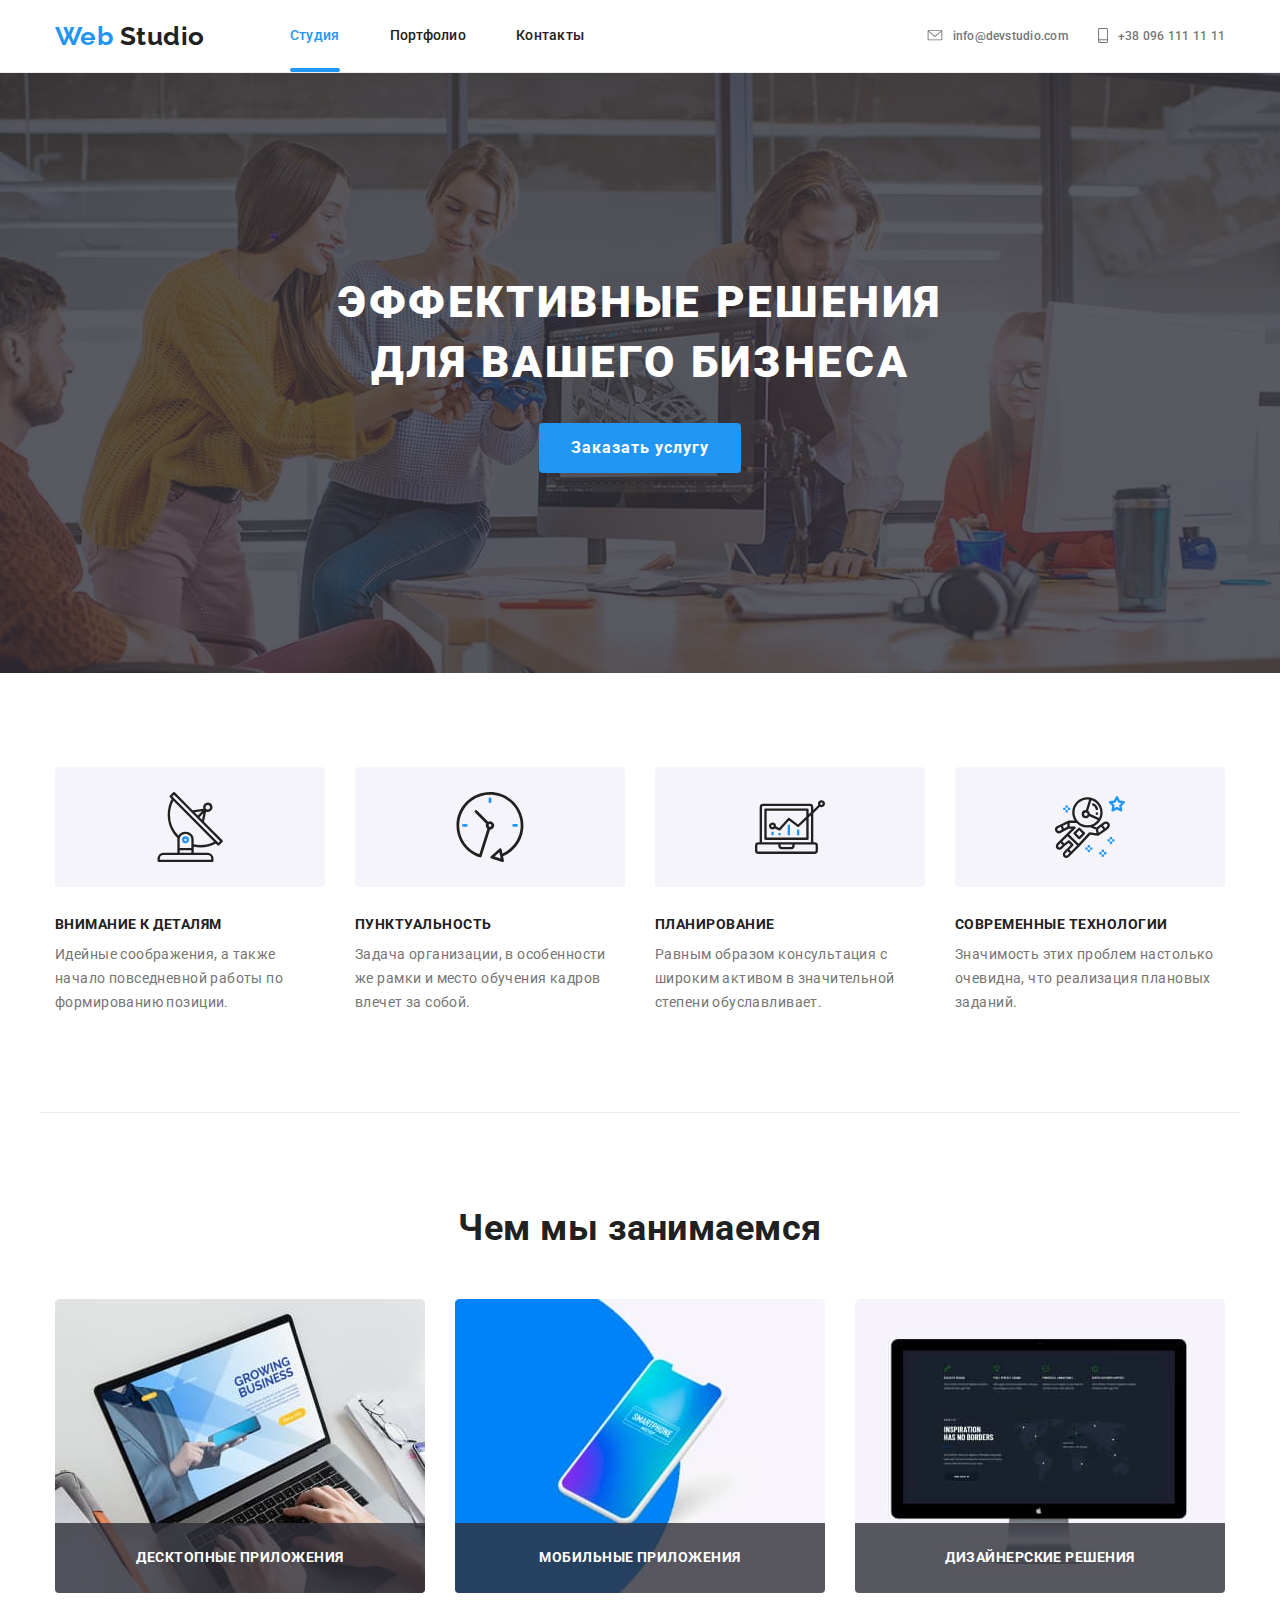
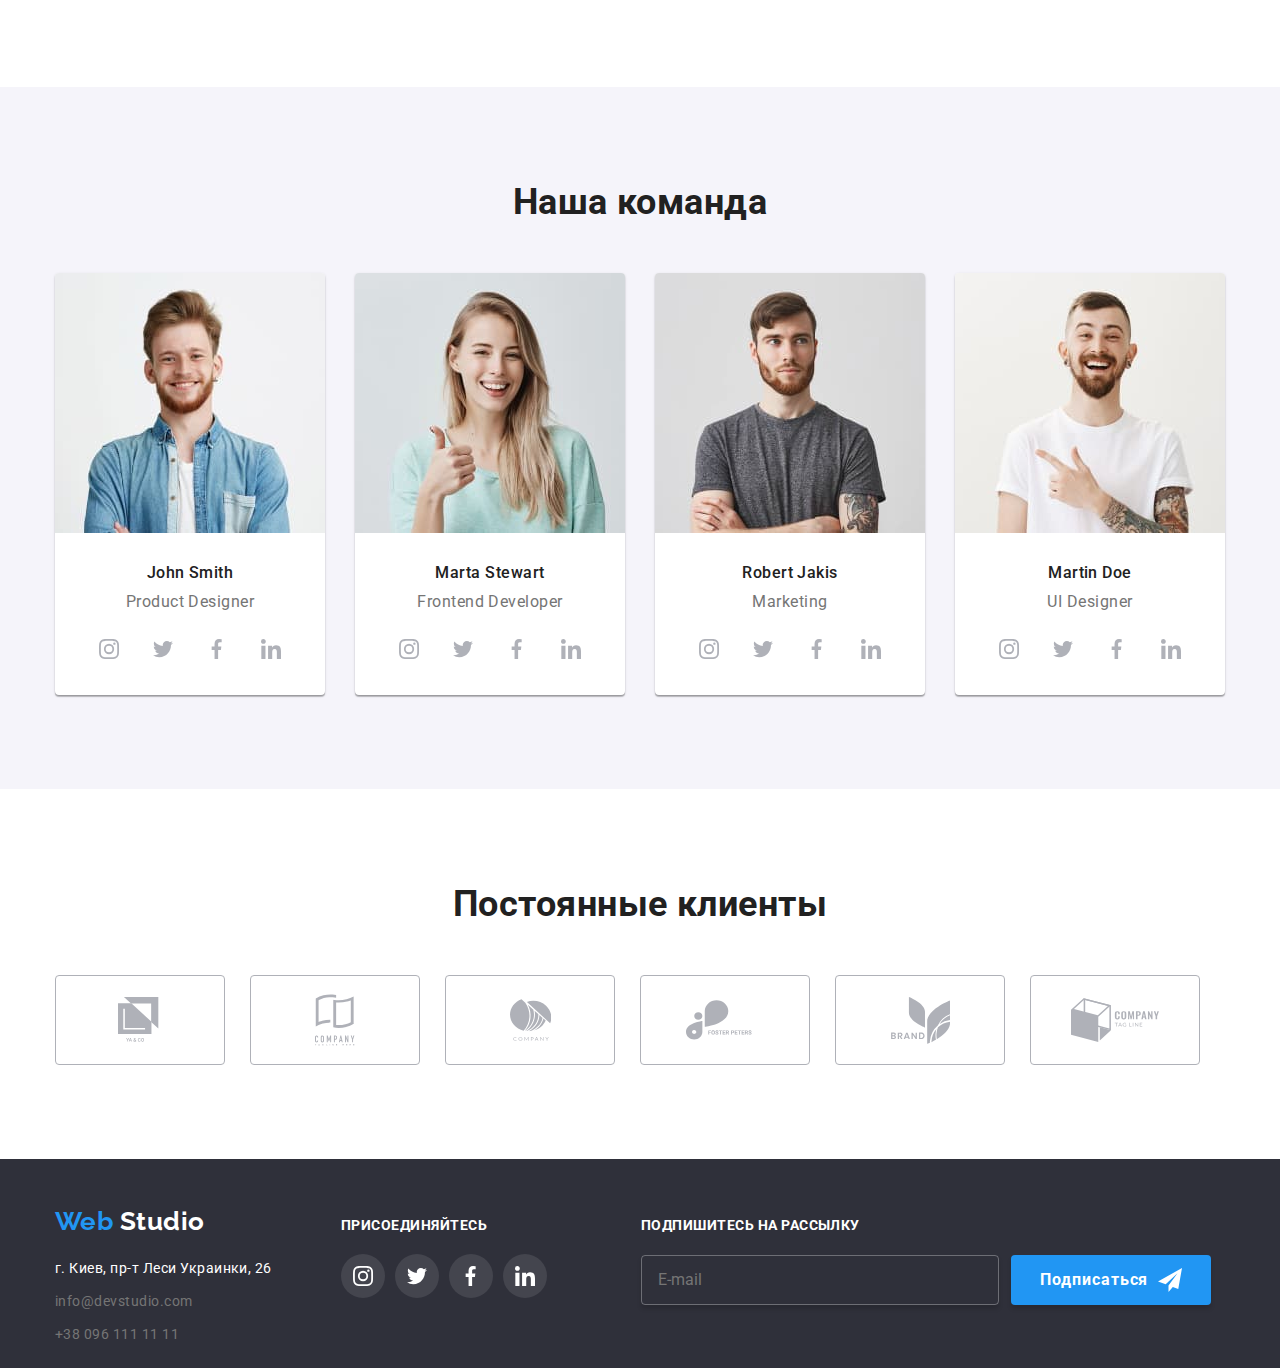
==== commit 51148bbc: "адаптированы фото "нашей комманды"" ====
--- a/index.html
+++ b/index.html
@@ -130,7 +130,9 @@
                 <h2 class="title-section">Наша команда</h2>
                 <ul class="team-flex">
                     <li class="team-flex-item">
-                        <img src="./images/John.jpg" alt="Фото Джона Смита" width="270" class="team-flex-photo">
+                        <div class="thumb">
+                            <img srcset="./images/new/team/small/jpg/John.jpg 1x, ./images/new/team/small/jpg/John@2x.jpg 2x, ./images/new/team/small/jpg/John@3x.jpg 3x" src="./images/John.jpg" alt="Фото Джона Смита" class="team-flex-photo">
+                        </div>
                         <h3 lang="en" class="title">John Smith</h3>
                         <p lang="en">Product Designer</p>
                         <ul class="social-links">
@@ -165,7 +167,9 @@
                         </ul>
                     </li>
                     <li class="team-flex-item">
-                        <img src="./images/Marta.jpg" alt="Фото Марты Стюарт" width="270" class="team-flex-photo">
+                        <div class="thumb">
+                            <img srcset="./images/new/team/small/jpg/Marta.jpg 1x, ./images/new/team/small/jpg/Marta@2x.jpg 2x, ./images/new/team/small/jpg/Marta@3x.jpg 3x" src="./images/Marta.jpg" alt="Фото Марты Стюарт" class="team-flex-photo">
+                        </div>
                         <h3 lang="en" class="title">Marta Stewart</h3>
                         <p lang="en">Frontend Developer</p>
                         <ul class="social-links">
@@ -200,7 +204,9 @@
                         </ul>
                     </li>
                     <li class="team-flex-item">
-                        <img src="./images/Robert.jpg" alt="Фото Роберта Якиса" width="270" class="team-flex-photo">
+                        <div class="thumb">
+                            <img srcset="./images/new/team/small/jpg/Robert.jpg 1x, ./images/new/team/small/jpg/Robert@2x.jpg 2x, ./images/new/team/small/jpg/Robert@3x.jpg 3x" src="./images/Robert.jpg" alt="Фото Роберта Якиса" class="team-flex-photo">
+                        </div>
                         <h3 lang="en" class="title">Robert Jakis</h3>
                         <p lang="en">Marketing</p>
                         <ul class="social-links">
@@ -235,7 +241,9 @@
                         </ul>
                     </li>
                     <li class="team-flex-item">
-                        <img src="./images/Martin.jpg" alt="Фото Мартина До" width="270" class="team-flex-photo">
+                        <div class="thumb">
+                            <img srcset="./images/new/team/small/jpg/Martin.jpg 1x, ./images/new/team/small/jpg/Martin@2x.jpg 2x, ./images/new/team/small/jpg/Martin@3x.jpg 3x"  src="./images/Martin.jpg" alt="Фото Мартина До" class="team-flex-photo">
+                        </div>                        
                         <h3 lang="en" class="title">Martin Doe</h3>
                         <p lang="en">UI Designer</p>
                         <ul class="social-links">
@@ -378,9 +386,10 @@
                     <label class="form-mailing__label">
                         <input type="checkbox" class="checkbox">
                         <span class="checkbox-icon"></span>
-                            <p class="form-mailing__label-confirm">Соглашаюсь с рассылкой и принимаю 
-                                <a href="" class="form-mailing__label-link">Условия договора</a>
-                            </p>
+                        <span class="form-mailing__label-confirm">
+                            Соглашаюсь с рассылкой и принимаю 
+                        </span>    
+                        <a href="" class="form-mailing__label-link">Условия договора</a>
                     </label>
                 </div>
                 <button type="submit" class="button-send">Отправить</button>
@@ -393,50 +402,53 @@
             <!--Скрытый заголовок-->
             <h2 class="hidden">Адрес и контакты</h2>
             <section class="footer-flex">
-                <div class="footer-flex-block">
-                    <a href="./index.html" class="footer-logo"><span class="first-name">Web</span><span class="last-name footer"> Studio</span></a>
-                    <address class="contacts">
-                        <p>г. Киев, пр-т Леси Украинки, 26</p>
-                        <ul>
-                            <li><a href="mailto:info@devstudio.com">info@devstudio.com</a></li>
-                            <li><a href="tel:+380961111111">+38 096 111 11 11</a></li>
-                        </ul>         
-                    </address>
-                </div>
-
-                <div class="footer-flex-block network">
-                    <h2 class="join">присоединяйтесь</h2>
-                    <ul class="social-links footer-links">
-                        <li>
-                            <a href="https://instagram.com" class="link" aria-label="иконка Инстаграм">
-                                <svg class="link-icon" widht="20" height="20">
-                                    <use href="./images/sprite.svg#icon-instagram"></use>
-                                </svg>
-                            </a>
-                        </li>
-                        <li>
-                            <a href="https://twitter.com" class="link" aria-label="иконка Твиттер">
-                                <svg class="link-icon" widht="20" height="20">
-                                    <use href="./images/sprite.svg#twitter"></use>
-                                </svg>
-                            </a>
-                        </li>
-                        <li>
-                            <a href="https://facebook.com" class="link" aria-label="иконка Фейсбук">
-                                <svg class="link-icon" widht="20" height="20">
-                                    <use href="./images/sprite.svg#icon-Facebook"></use>
-                                </svg>
-                            </a>
-                        </li>
-                        <li>
-                            <a href="https://linkedin.com" class="link" aria-label="иконка Линкедин">
-                                <svg class="link-icon" widht="20" height="20">
-                                    <use href="./images/sprite.svg#icon-linkedin"></use>
-                                </svg>
-                            </a>
-                        </li>
-                    </ul>
-                </div>
+                <div class="footer-nav">
+                    <div class="footer-flex-block">
+                        <a href="./index.html" class="footer-logo"><span class="first-name">Web</span><span class="last-name footer"> Studio</span></a>
+                        <address class="contacts">
+                            <p>г. Киев, пр-т Леси Украинки, 26</p>
+                            <ul>
+                                <li><a href="mailto:info@devstudio.com">info@devstudio.com</a></li>
+                                <li><a href="tel:+380961111111">+38 096 111 11 11</a></li>
+                            </ul>         
+                        </address>
+                    </div>
+    
+                    <div class="footer-flex-block network">
+                        <h2 class="join">присоединяйтесь</h2>
+                        <ul class="social-links footer-links">
+                            <li>
+                                <a href="https://instagram.com" class="link" aria-label="иконка Инстаграм">
+                                    <svg class="link-icon" widht="20" height="20">
+                                        <use href="./images/sprite.svg#icon-instagram"></use>
+                                    </svg>
+                                </a>
+                            </li>
+                            <li>
+                                <a href="https://twitter.com" class="link" aria-label="иконка Твиттер">
+                                    <svg class="link-icon" widht="20" height="20">
+                                        <use href="./images/sprite.svg#twitter"></use>
+                                    </svg>
+                                </a>
+                            </li>
+                            <li>
+                                <a href="https://facebook.com" class="link" aria-label="иконка Фейсбук">
+                                    <svg class="link-icon" widht="20" height="20">
+                                        <use href="./images/sprite.svg#icon-Facebook"></use>
+                                    </svg>
+                                </a>
+                            </li>
+                            <li>
+                                <a href="https://linkedin.com" class="link" aria-label="иконка Линкедин">
+                                    <svg class="link-icon" widht="20" height="20">
+                                        <use href="./images/sprite.svg#icon-linkedin"></use>
+                                    </svg>
+                                </a>
+                            </li>
+                        </ul>
+                    </div>
+                </div>
+                
 
                 <div class="subscribe">
                     <b class="subscribe-urge">Подпишитесь на рассылку</b>
--- a/css/main.min.css
+++ b/css/main.min.css
@@ -1,2 +1,2 @@
-body{color:#212121;background-color:#fff;font-family:Roboto,sans-serif;letter-spacing:0.03em;font-style:normal;font-weight:400}img{display:block;max-width:100%;height:auto}.visually-hidden{position:absolute;width:1px;height:1px;margin:-1px;border:0;padding:0;clip:rect(0 0 0 0);overflow:hidden}.logo,.join,.team p,.team .title,.contacts>p{padding:0;margin:0}.container{margin-left:auto;margin-right:auto;padding-left:15px;padding-right:15px;width:100%}@media screen and (min-width: 480px){.container{width:480px}}@media screen and (min-width: 768px){.container{width:768px}}@media screen and (min-width: 1170px){.container{width:1200px}}a{text-decoration:none}li{list-style-type:none}h2{text-align:center}.hidden{display:none;padding:0;margin:0;text-align:center}@media screen and (min-width: 768px){.nav-logo{margin-right:85px}}span.first-name,span.last-name{color:#2196F3;font-family:Raleway,sans-serif;font-weight:700;font-size:26px;line-height:1.18}span.last-name{color:#212121}span.last-name.footer{color:#fff}.page-header{display:-webkit-box;display:-ms-flexbox;display:flex;position:relative;border-bottom:1px solid #ECECEC}.nav{display:-webkit-box;display:-ms-flexbox;display:flex;-webkit-box-align:center;-ms-flex-align:center;align-items:center}@media screen and (max-width: 767px){.nav{min-height:60px;-webkit-box-pack:justify;-ms-flex-pack:justify;justify-content:space-between}}.nav-link{margin:0;padding:0}@media screen and (max-width: 767px){.nav-link{margin-bottom:60px}}@media screen and (min-width: 768px){.nav-link{display:-webkit-box;display:-ms-flexbox;display:flex;padding:0;margin:0}}@media screen and (max-width: 767px){.nav-link .item{margin-bottom:40px}.nav-link .item:last-child{margin-bottom:0px}}@media screen and (min-width: 768px){.nav-link .item+.item{margin-left:50px}}.nav-link .title{display:inline-block;color:inherit;font-weight:500;line-height:1.14;letter-spacing:0.02em;-webkit-transition:color 250ms cubic-bezier(0.4, 0, 0.2, 1);transition:color 250ms cubic-bezier(0.4, 0, 0.2, 1)}@media screen and (max-width: 767px){.nav-link .title{padding-bottom:8px;font-size:18px}}@media screen and (min-width: 768px){.nav-link .title{padding-top:28px;padding-bottom:28px;margin-bottom:0px;font-size:14px}}.nav-link .title:hover,.nav-link .title:focus{color:#2196F3}.nav-link .current{position:relative;color:#2196F3}.nav-link .current::after{content:'';position:absolute;bottom:0;left:0;width:100%;height:4px;background-color:#2196F3;border-radius:2px}.header-porfolio{border-bottom:1px solid #ECECEC}.nav-contacts{margin:0;padding:0;-webkit-box-align:center;-ms-flex-align:center;align-items:center;color:inherit;font-weight:500;line-height:1.14;letter-spacing:0.02em}@media screen and (max-width: 767px){.nav-contacts{font-size:18px}}@media screen and (min-width: 768px){.nav-contacts{display:-webkit-box;display:-ms-flexbox;display:flex;padding:0;margin:0;font-size:12px;line-height:1.17;-ms-flex-item-align:center;align-self:center}}@media screen and (max-width: 1169px){.nav-contacts{display:inline-block;-webkit-box-orient:vertical;-webkit-box-direction:normal;-ms-flex-direction:column;flex-direction:column}}@media screen and (max-width: 767px){.nav-contacts .item{margin-bottom:16px}.nav-contacts .item:last-child{margin-bottom:0px}}@media screen and (min-width: 767px) and (max-width: 1169px){.nav-contacts .item:first-child{margin-bottom:10px}}@media screen and (min-width: 1170px){.nav-contacts .item+.item{display:-webkit-box;display:-ms-flexbox;display:flex;margin-left:30px;-webkit-box-align:center;-ms-flex-align:center;align-items:center}}.nav-contacts .item-link{display:-webkit-box;display:-ms-flexbox;display:flex;-webkit-box-align:center;-ms-flex-align:center;align-items:center;color:#757575;-webkit-transition:color 250ms cubic-bezier(0.4, 0, 0.2, 1);transition:color 250ms cubic-bezier(0.4, 0, 0.2, 1)}@media screen and (max-width: 767px){.nav-contacts .item-link{display:-webkit-inline-box;display:-ms-inline-flexbox;display:inline-flex}}.item-icon{margin-right:10px}.item-icon.mail{display:-webkit-box;display:-ms-flexbox;display:flex;width:16px;height:11px;-webkit-transition:fill 250ms cubic-bezier(0.4, 0, 0.2, 1);transition:fill 250ms cubic-bezier(0.4, 0, 0.2, 1);fill:#757575}.item-icon.phone{display:-webkit-box;display:-ms-flexbox;display:flex;width:10px;height:15px;-webkit-transition:fill 250ms cubic-bezier(0.4, 0, 0.2, 1);transition:fill 250ms cubic-bezier(0.4, 0, 0.2, 1);fill:#757575}.nav-contacts .item-link:hover,.nav-contacts .item-link:focus{color:#2196F3;fill:#2196F3}.nav-contacts .item-link:hover>.mail,.nav-contacts .item-link:focus>.mail{fill:#2196F3}.nav-contacts .item-link:hover>.phone,.nav-contacts .item-link:focus>.phone{fill:#2196F3}.menu-button{display:-webkit-inline-box;display:-ms-inline-flexbox;display:inline-flex;margin:0;margin-left:auto;padding:0px;border:none;background-color:transparent;-webkit-transition:fill 250ms cubic-bezier(0.4, 0, 0.2, 1);transition:fill 250ms cubic-bezier(0.4, 0, 0.2, 1)}.menu-button .icon-cross{display:none}.menu-button.is-open .icon-cross{display:block}.menu-button.is-open .icon-menu{display:none}.menu-button:hover,.menu-button :focus{fill:#2196F3}@media screen and (min-width: 768px){.menu-button{display:none}}.menu-container{font-size:20px}@media screen and (max-width: 767px){.menu-container{display:none;position:absolute;top:100%;left:0;width:100%;padding:60px 0px;text-align:center;background-color:#fff;border-top:1px solid #ECECEC;border-bottom:1px solid #ECECEC;-webkit-box-shadow:0px 1px 3px rgba(0,0,0,0.16),0px 2px 4px rgba(0,0,0,0.08),0px 4px 8px rgba(0,0,0,0.04);box-shadow:0px 1px 3px rgba(0,0,0,0.16),0px 2px 4px rgba(0,0,0,0.08),0px 4px 8px rgba(0,0,0,0.04);z-index:1}.menu-container.is-open{display:block}}@media screen and (min-width: 768px){.menu-container{display:-webkit-box;display:-ms-flexbox;display:flex;-webkit-box-pack:justify;-ms-flex-pack:justify;justify-content:space-between;-webkit-box-flex:1;-ms-flex-positive:1;flex-grow:1;padding:0}}.hero{margin-left:auto;margin-right:auto;text-align:center;background-image:-webkit-gradient(linear, left top, left bottom, from(rgba(47,48,58,0.8)), to(rgba(47,48,58,0.8))),url(../images/Hero.jpg);background-image:linear-gradient(rgba(47,48,58,0.8), rgba(47,48,58,0.8)),url(../images/Hero.jpg);background-repeat:no-repeat;background-position:center}@media screen and (min-width: 480px){.hero{padding-top:118px;padding-bottom:118px;height:400px;max-width:480px}}@media screen and (min-width: 768px){.hero{padding-top:118px;padding-bottom:118px;height:400px;max-width:768px}}@media screen and (min-width: 1170px){.hero{padding-top:200px;padding-bottom:200px;height:600px;max-width:1600px}}.hero .title{margin:0;margin-bottom:30px;margin-left:auto;margin-right:auto;-ms-flex-line-pack:center;align-content:center;color:#fff;font-weight:900;letter-spacing:0.06em;text-transform:uppercase}@media screen and (min-width: 480px){.hero .title{width:360px;font-size:26px;line-height:1.62}}@media screen and (min-width: 768px){.hero .title{width:360px;font-size:26px;line-height:1.62}}@media screen and (min-width: 1170px){.hero .title{width:696px;font-size:44px;line-height:1.36}}.hero .link{display:inline-block;margin-bottom:0px;padding:10px 32px;cursor:pointer;background-color:#2196F3;border-radius:4px;color:#fff;font-weight:700;font-size:16px;line-height:1.88;letter-spacing:0.06em;min-width:200px;border:none}.backdrop{position:fixed;top:0;left:0;width:100%;height:100%;background-color:rgba(0,0,0,0.2);-webkit-transition:opacity 250ms cubic-bezier(0.4, 0, 0.2, 1);transition:opacity 250ms cubic-bezier(0.4, 0, 0.2, 1)}.backdrop.is-hidden{opacity:0;pointer-events:none}.backdrop.is-hidden.modal{-webkit-transform:translate(-50%, -50%) scale(1.1);transform:translate(-50%, -50%) scale(1.1)}.modal{position:relative;top:50%;left:50%;padding:40px;width:528px;background-color:#fff;border-radius:4px;-webkit-box-shadow:0px 2px 1px rgba(0,0,0,0.2),0px 1px 1px rgba(0,0,0,0.14),0px 1px 3px rgba(0,0,0,0.12);box-shadow:0px 2px 1px rgba(0,0,0,0.2),0px 1px 1px rgba(0,0,0,0.14),0px 1px 3px rgba(0,0,0,0.12);text-align:center;-webkit-transform:translate(-50%, -50%) scale(1);transform:translate(-50%, -50%) scale(1);-webkit-transition:-webkit-transform 250ms cubic-bezier(0.4, 0, 0.2, 1);transition:-webkit-transform 250ms cubic-bezier(0.4, 0, 0.2, 1);transition:transform 250ms cubic-bezier(0.4, 0, 0.2, 1);transition:transform 250ms cubic-bezier(0.4, 0, 0.2, 1), -webkit-transform 250ms cubic-bezier(0.4, 0, 0.2, 1)}.modal-button{position:absolute;top:0;right:0;-webkit-transform:translate(-8px, 8px);transform:translate(-8px, 8px);display:-webkit-box;display:-ms-flexbox;display:flex;width:30px;height:30px;background-color:#fff;border-radius:50%;-webkit-box-pack:center;-ms-flex-pack:center;justify-content:center;-webkit-box-align:center;-ms-flex-align:center;align-items:center;outline:none;border:1px solid rgba(0,0,0,0.1);cursor:pointer}.modal-close{display:-webkit-box;display:-ms-flexbox;display:flex;width:11px;height:11px}.form-call{display:block;font-size:20px;line-height:23px}.form-list{margin:0;padding:0}.form-list__item{margin-top:28px;display:block}.form-list__item.first{margin-top:30px}.form-list__item-text{position:absolute;top:50%;left:42px;-webkit-transform:translateY(-50%);transform:translateY(-50%);-webkit-transition:-webkit-transform 250ms cubic-bezier(0.4, 0, 0.2, 1);transition:-webkit-transform 250ms cubic-bezier(0.4, 0, 0.2, 1);transition:transform 250ms cubic-bezier(0.4, 0, 0.2, 1);transition:transform 250ms cubic-bezier(0.4, 0, 0.2, 1), -webkit-transform 250ms cubic-bezier(0.4, 0, 0.2, 1)}.form-list__item-colomn{padding-left:42px;width:100%;height:40px;border:1px solid rgba(33,33,33,0.2);border-radius:4px;outline:none}.form-list__item-colomn.comments{resize:none;display:block;padding:12px 16px;width:100%;height:120px}.form-list__item-label{position:relative;font-size:14px;line-height:1.14;letter-spacing:0.01em;color:#757575;outline:none}.form-list__item-label:focus-within>.form-list__item-image{fill:#2196F3}.form-list__item-label:focus-within>.form-list__item-colomn{border-color:#2196F3}.form-list__item-label:focus-within>.form-list__item-text,.form-list__item-label .form-list__item-colomn:not(:placeholder-shown)+.form-list__item-text{-webkit-transform:translate(-26px, -36px);transform:translate(-26px, -36px);font-size:12px;color:#2196F3}.form-list__item-label:focus-within>.comments-text,.form-list__item-label textarea:not(:placeholder-shown)+.comments-text{-webkit-transform:translateY(-28px);transform:translateY(-28px);font-size:12px;color:#2196F3}textarea,input{-webkit-transition:border-color 250ms cubic-bezier(0.4, 0, 0.2, 1);transition:border-color 250ms cubic-bezier(0.4, 0, 0.2, 1)}.comments-text{position:absolute;top:12px;left:16px;-webkit-transition:-webkit-transform 250ms cubic-bezier(0.4, 0, 0.2, 1);transition:-webkit-transform 250ms cubic-bezier(0.4, 0, 0.2, 1);transition:transform 250ms cubic-bezier(0.4, 0, 0.2, 1);transition:transform 250ms cubic-bezier(0.4, 0, 0.2, 1), -webkit-transform 250ms cubic-bezier(0.4, 0, 0.2, 1)}.form-mailing{margin-top:20px}.form-mailing__label{display:-webkit-inline-box;display:-ms-inline-flexbox;display:inline-flex;-webkit-box-align:center;-ms-flex-align:center;align-items:center;-webkit-box-pack:center;-ms-flex-pack:center;justify-content:center}.form-mailing__label-link{color:#2196F3;-webkit-text-decoration-line:underline;text-decoration-line:underline}.form-mailing__label-confirm{margin:0;padding:0;font-size:14px;line-height:1.71;color:#757575}.form-list__item-image{position:absolute;width:18px;height:18px;top:50%;left:16px;-webkit-transform:translateY(-50%);transform:translateY(-50%)}.checkbox{margin-right:9px;position:absolute;width:1px;height:1px;margin:-1px}.checkbox-icon{display:block;margin-right:8px;width:15px;height:15px;border:2px solid #212121;border-radius:4px;-webkit-transition:opacity 250ms cubic-bezier(0.4, 0, 0.2, 1);transition:opacity 250ms cubic-bezier(0.4, 0, 0.2, 1)}.checkbox:checked+.checkbox-icon{background-color:#2196F3;background-image:url(../images/icon-check.svg);background-size:contain;background-origin:border-box;border-color:#2196F3}.button-send{display:inline-block;margin-top:30px;width:200px;height:50px;font-size:16px;line-height:1.87;font-weight:700;letter-spacing:0.06em;color:#fff;background:#2196F3;-webkit-box-shadow:0px 4px 4px rgba(0,0,0,0.15);box-shadow:0px 4px 4px rgba(0,0,0,0.15);border-radius:4px;border:none;cursor:pointer}.title-section{padding:0;margin:0;margin-left:auto;margin-right:auto;font-weight:700;line-height:1.17;text-align:center}@media screen and (max-width: 1169px){.title-section{margin-bottom:30px;font-size:28px}}@media screen and (min-width: 1170px){.title-section{margin-bottom:50px;font-size:36px}}.advantages{padding:0;margin:0;-webkit-box-align:center;-ms-flex-align:center;align-items:center}@media screen and (max-width: 767px){.advantages{padding-top:60px;padding-bottom:60px}}@media screen and (min-width: 768px){.advantages{display:-webkit-box;display:-ms-flexbox;display:flex;-ms-flex-wrap:wrap;flex-wrap:wrap;padding-top:60px;padding-bottom:60px}}@media screen and (min-width: 1170px){.advantages{display:-webkit-box;display:-ms-flexbox;display:flex;padding-top:94px;padding-bottom:94px}}.advantages-background{display:-webkit-box;display:-ms-flexbox;display:flex;margin-bottom:30px;height:120px;background-color:#F5F4FA;border-radius:4px;-webkit-box-pack:center;-ms-flex-pack:center;justify-content:center;-webkit-box-align:center;-ms-flex-align:center;align-items:center}@media screen and (min-width: 480px){.advantages-background{width:450px}}@media screen and (min-width: 768px){.advantages-background{width:354px}}@media screen and (min-width: 1170px){.advantages-background{width:270px}}.advantages-sprite{display:-webkit-box;display:-ms-flexbox;display:flex;width:70px;height:70px}.advantages-title{font-weight:700;font-size:14px;line-height:1.14;text-transform:uppercase;margin:0;margin-bottom:10px;height:16px}@media screen and (max-width: 767px){.advantages-title{text-align:center}}.advantages-description{margin:0;color:#757575;font-size:14px;line-height:1.71;margin-bottom:0px;letter-spacing:0.03em}@media screen and (min-width: 480px){.advantages-description{text-align:left;width:450px}}@media screen and (min-width: 768px){.advantages-description{width:354px;height:75px}}@media screen and (max-width: 1169px){.advantages-description{margin-bottom:30px}}@media screen and (min-width: 1170px){.advantages-description{width:270px}}@media screen and (min-width: 768px){.advantages-element,.benefit-item{margin-right:30px;text-align:left}}@media screen and (min-width: 768px){.advantages-element:nth-child(2n),.benefit-item:nth-child(2n){margin-right:0px}}@media screen and (min-width: 1170px){.advantages-element:nth-child(2n),.benefit-item:nth-child(2n){margin-right:30px}}.advantages-element:last-child,.benefit-item:last-child{margin-right:0px}@media screen and (min-width: 480px){.advantages-element:last-child>.advantages-description,.benefit-item:last-child>.advantages-description{margin-bottom:0px}}@media screen and (min-width: 768px){.advantages-element:nth-child(n+3)>.advantages-description,.benefit-item:nth-child(n+3)>.advantages-description{margin-bottom:0px}}@media screen and (min-width: 768px) and (max-width: 1169px){.advantages-element:nth-child(n+3)>.advantages-description,.benefit-item:nth-child(n+3)>.advantages-description{height:50px}}.benefit-item{position:relative}.employment{padding-top:94px;padding-bottom:94px;margin-bottom:94px}.employment-section{padding-top:94px;padding-bottom:94px;border-top:1px solid #ECECEC}@media screen and (max-width: 1169px){.employment-section{display:none}}@media screen and (min-width: 1170px){.employment-section{display:block}}.benefit{display:-webkit-box;display:-ms-flexbox;display:flex;padding:0;margin:0}.benefit-item img{display:block;margin-bottom:0px;border-radius:4px;height:294px}.benefit-item .capabilities{padding:0;margin:0;position:absolute;bottom:0;display:block;padding:27px 80px;width:370px;color:#fff;font-weight:700;font-size:14px;line-height:1.14;height:70px;text-align:center;text-transform:uppercase;background-color:rgba(47,48,58,0.8);border-radius:0px 0px 4px 4px}.team{background-color:#F5F4FA}.team-flex{margin:0;padding:0}@media screen and (min-width: 768px){.team-flex{display:-webkit-box;display:-ms-flexbox;display:flex;-ms-flex-wrap:wrap;flex-wrap:wrap}}.team-flex .title{font-weight:500;font-size:16px;line-height:1.19;text-align:center;margin-bottom:10px}.team-flex-photo{margin-bottom:30px;display:block;height:260px}@media screen and (max-width: 1169px){.employment-team{padding-top:60px;padding-bottom:60px}}@media screen and (min-width: 1170px){.employment-team{padding-top:94px;padding-bottom:94px}}.team-flex-item{background-color:#fff;-webkit-box-shadow:0px 2px 1px rgba(0,0,0,0.2),0px 1px 1px rgba(0,0,0,0.14),0px 1px 3px rgba(0,0,0,0.12);box-shadow:0px 2px 1px rgba(0,0,0,0.2),0px 1px 1px rgba(0,0,0,0.14),0px 1px 3px rgba(0,0,0,0.12);border-radius:4px;overflow:hidden}@media screen and (max-width: 767px){.team-flex-item:last-child{margin-bottom:0px}}@media screen and (min-width: 768px) and (max-width: 1169px){.team-flex-item{width:354px;margin-right:30px}.team-flex-item:nth-child(even){margin-right:0px}.team-flex-item:nth-last-child(-n+2){margin-bottom:0px}}@media screen and (max-width: 1169px){.team-flex-item{margin-bottom:30px}}@media screen and (min-width: 1170px){.team-flex-item{width:calc((100% - 90px) / 4);margin-right:30px;padding-bottom:24px}.team-flex-item:last-child{margin-right:0px}}.team-flex-item p{color:#757575;font-size:16px;line-height:1.19;text-align:center;margin-bottom:16px}.social-links{display:-webkit-box;display:-ms-flexbox;display:flex;margin-right:auto;margin-left:auto;width:206px;height:44px;padding:0;margin-bottom:24px}.social-links .link{display:-webkit-box;display:-ms-flexbox;display:flex;-webkit-box-align:center;-ms-flex-align:center;align-items:center;width:44px;height:44px;border-radius:50%;background-size:20px;background-repeat:no-repeat;background-position:center;-webkit-transition:background-color 250ms cubic-bezier(0.4, 0, 0.2, 1);transition:background-color 250ms cubic-bezier(0.4, 0, 0.2, 1)}.social-links .link:hover>.link-icon,.social-links .link:focus>.link-icon{fill:#fff}.social-links .link:hover,.social-links .link:focus{background-color:#2196F3}.social-links>li{margin-right:10px}.social-links>li:last-child{margin-right:0px}.social-links .link-icon{display:inline-block;fill:#AFB1B8;-webkit-transition:fill 250ms cubic-bezier(0.4, 0, 0.2, 1);transition:fill 250ms cubic-bezier(0.4, 0, 0.2, 1)}@media screen and (max-width: 1169px){.employment-partners{padding-top:60px;padding-bottom:60px}}@media screen and (min-width: 1170px){.employment-partners{padding-top:94px;padding-bottom:94px}}.partners{margin:0;padding:0;display:-webkit-box;display:-ms-flexbox;display:flex}@media screen and (max-width: 1169px){.partners{-ms-flex-wrap:wrap;flex-wrap:wrap}}@media screen and (min-width: 1170px){.partners{-webkit-box-pack:justify;-ms-flex-pack:justify;justify-content:space-between}}.partners-image{display:-webkit-box;display:-ms-flexbox;display:flex;width:calc((100% - 30px) / 2)}@media screen and (max-width: 767px){.partners-image:nth-child(2n){margin-right:0px}.partners-image:nth-last-child(-n+2){margin-bottom:0px}}@media screen and (max-width: 1169px){.partners-image{margin-right:30px;margin-bottom:30px}}@media screen and (min-width: 768px){.partners-image{width:calc((100% - 90px) / 3)}.partners-image:nth-last-child(-n+3){margin-bottom:0px}.partners-image:nth-child(3n+0){margin-right:0px}}.partners-logo{display:block;fill:#AFB1B8;-webkit-transition:fill 250ms cubic-bezier(0.4, 0, 0.2, 1);transition:fill 250ms cubic-bezier(0.4, 0, 0.2, 1)}.partners-link{display:-webkit-box;display:-ms-flexbox;display:flex;height:90px;border:1px solid #AFB1B8;border-radius:4px;-webkit-box-pack:center;-ms-flex-pack:center;justify-content:center;-webkit-box-align:center;-ms-flex-align:center;align-items:center;-webkit-transition:border 250ms cubic-bezier(0.4, 0, 0.2, 1);transition:border 250ms cubic-bezier(0.4, 0, 0.2, 1)}@media screen and (max-width: 1169px){.partners-link{width:100%}}@media screen and (min-width: 1170px){.partners-link{width:170px}}.partners-link:hover,.partners-link:focus{border:1px solid #2196F3}.partners-link:hover>.partners-logo,.partners-link:focus>.partners-logo{fill:#2196F3}@media screen and (max-width: 767px){.filtres{padding-bottom:40px}}@media screen and (max-width: 1169px){.filtres{padding-top:60px}}@media screen and (min-width: 768px){.filtres{padding-bottom:30px}}@media screen and (min-width: 1170px){.filtres{padding-top:93px;padding-bottom:50px}}.filtres-resources{display:-webkit-box;display:-ms-flexbox;display:flex;margin:0;padding:0}@media screen and (max-width: 767px){.filtres-resources{-ms-flex-wrap:wrap;flex-wrap:wrap;-webkit-box-pack:start;-ms-flex-pack:start;justify-content:start}}@media screen and (min-width: 768px){.filtres-resources{-webkit-box-pack:center;-ms-flex-pack:center;justify-content:center}}.filtres-resources-button{margin-right:8px}@media screen and (max-width: 767px){.filtres-resources-button:nth-child(-n+3){margin-bottom:15px}}.filtres-resources-button:last-child{margin-right:0px}.filtres-resources button{padding:6px 22px;font-weight:500;font-size:16px;line-height:1.63;text-align:center;border:none;border-radius:4px;-webkit-transition:color 250ms cubic-bezier(0.4, 0, 0.2, 1),background-color 250ms cubic-bezier(0.4, 0, 0.2, 1),-webkit-box-shadow 250ms cubic-bezier(0.4, 0, 0.2, 1);transition:color 250ms cubic-bezier(0.4, 0, 0.2, 1),background-color 250ms cubic-bezier(0.4, 0, 0.2, 1),-webkit-box-shadow 250ms cubic-bezier(0.4, 0, 0.2, 1);transition:color 250ms cubic-bezier(0.4, 0, 0.2, 1),background-color 250ms cubic-bezier(0.4, 0, 0.2, 1),box-shadow 250ms cubic-bezier(0.4, 0, 0.2, 1);transition:color 250ms cubic-bezier(0.4, 0, 0.2, 1),background-color 250ms cubic-bezier(0.4, 0, 0.2, 1),box-shadow 250ms cubic-bezier(0.4, 0, 0.2, 1),-webkit-box-shadow 250ms cubic-bezier(0.4, 0, 0.2, 1)}.filtres-resources button:hover,.filtres-resources button:focus{color:#fff;background-color:#2196F3;-webkit-box-shadow:0px 2px 2px rgba(0,0,0,0.12),0px 1px 2px rgba(0,0,0,0.08),0px 3px 1px rgba(0,0,0,0.1);box-shadow:0px 2px 2px rgba(0,0,0,0.12),0px 1px 2px rgba(0,0,0,0.08),0px 3px 1px rgba(0,0,0,0.1)}@media screen and (max-width: 1169px){.works{padding-bottom:60px}}@media screen and (min-width: 1170px){.works{padding-bottom:94px}}.portfolio{padding:0;margin:0}@media screen and (min-width: 768px){.portfolio{display:-webkit-box;display:-ms-flexbox;display:flex;-ms-flex-wrap:wrap;flex-wrap:wrap}}.portfolio img{margin-bottom:0px}@media screen and (min-width: 480px){.portfolio img{width:450px;height:294px}}@media screen and (min-width: 768px){.portfolio img{width:294px}}@media screen and (max-width: 1169px){.portfolio img{height:404px}}@media screen and (min-width: 1170px){.portfolio img{width:370px}}.portfolio-image{position:relative;display:-webkit-box;display:-ms-flexbox;display:flex;overflow:hidden}.portfolio .text{position:absolute;padding:0px 24px;margin:0;display:-webkit-box;display:-ms-flexbox;display:flex;-webkit-box-align:center;-ms-flex-align:center;align-items:center;color:#fff;background-color:rgba(33,150,243,0.9);width:370px;height:294px;font-size:18px;line-height:1.56;-webkit-transform:translate(0, 100%);transform:translate(0, 100%);-webkit-transition:-webkit-transform 250ms cubic-bezier(0.4, 0, 0.2, 1);transition:-webkit-transform 250ms cubic-bezier(0.4, 0, 0.2, 1);transition:transform 250ms cubic-bezier(0.4, 0, 0.2, 1);transition:transform 250ms cubic-bezier(0.4, 0, 0.2, 1), -webkit-transform 250ms cubic-bezier(0.4, 0, 0.2, 1)}@media screen and (max-width: 767px){.portfolio-links{margin-bottom:30px}.portfolio-links:last-child{margin-bottom:0px}}@media screen and (min-width: 768px) and (max-width: 1169px){.portfolio-links{width:calc((100% - 30px * 1) / 2);margin-right:30px;margin-bottom:30px}.portfolio-links:nth-child(even){margin-right:0px}.portfolio-links:nth-last-child(-n+2){margin-bottom:0px}}@media screen and (min-width: 1170px){.portfolio-links{width:calc((100% - 30px * 2) / 3);margin-right:30px;margin-top:30px}.portfolio-links:nth-child(3n){margin-right:0px}.portfolio-links:nth-child(-n+3){margin-top:0px}}.portfolio-elements{border-top-right-radius:5px;border-top-left-radius:5px;overflow:hidden;-webkit-transition:-webkit-box-shadow 250ms 250ms cubic-bezier(0.4, 0, 0.2, 1);transition:-webkit-box-shadow 250ms 250ms cubic-bezier(0.4, 0, 0.2, 1);transition:box-shadow 250ms 250ms cubic-bezier(0.4, 0, 0.2, 1);transition:box-shadow 250ms 250ms cubic-bezier(0.4, 0, 0.2, 1), -webkit-box-shadow 250ms 250ms cubic-bezier(0.4, 0, 0.2, 1)}.portfolio-elements:hover,.portfolio-elements:focus{-webkit-box-shadow:1px 4px 6px rgba(0,0,0,0.16),0px 4px 4px rgba(0,0,0,0.06),0px 1px 1px rgba(0,0,0,0.12);box-shadow:1px 4px 6px rgba(0,0,0,0.16),0px 4px 4px rgba(0,0,0,0.06),0px 1px 1px rgba(0,0,0,0.12)}.portfolio-elements:hover .text,.portfolio-elements:focus .text{-webkit-transform:translate(0, 0);transform:translate(0, 0)}.portfolio-elements,.portfolio-elements>img{display:block;margin-right:0px}.portfolio-card{border:1px solid #EEEEEE;border-top:transparent;border-bottom-right-radius:5px;border-bottom-left-radius:5px;padding:20px 24px}.portfolio-card h2{color:#212121;font-weight:700;font-size:18px;line-height:2;letter-spacing:0.06em;text-align:left;margin:0;padding:0;white-space:nowrap;overflow:hidden;text-overflow:ellipsis}.portfolio-card .product{color:#757575;font-size:16px;line-height:1.86;text-align:left;margin-top:4px;margin-bottom:0px}footer{background-color:#2F303A}@media screen and (min-width: 1170px){footer{padding-bottom:21px}}.container-footer{margin-bottom:0px}.contacts>ul{padding:0;margin:0}.contacts>p{margin-bottom:9px;color:#fff;font-size:14px;line-height:1.71;font-style:normal}.contacts a{display:block;margin-top:0px;color:#757575;font-size:14px;line-height:1.71;font-style:normal}.contacts li:first-child{margin-bottom:9px}@media screen and (max-width: 767px){.footer{padding-top:60px;padding-bottom:60px}}.footer-logo{display:block;margin-bottom:20px}@media screen and (min-width: 768px){.footer-flex{display:-webkit-box;display:-ms-flexbox;display:flex;-webkit-box-align:baseline;-ms-flex-align:baseline;align-items:baseline}}@media screen and (max-width: 767px){.footer-flex-block{text-align:center;margin-bottom:60px}}.footer-links{fill:#fff}@media screen and (min-width: 1170px){.footer-links{margin-top:21px}}.footer-links .link{background-color:rgba(255,255,255,0.1)}.footer-links .link-icon{fill:#fff}.join{margin-bottom:0px;color:#fff;font-weight:700;font-size:14px;line-height:1.14;text-transform:uppercase}@media screen and (max-width: 767px){.join{text-align:center}}@media screen and (min-width: 1170px){.join{text-align:left}}@media screen and (max-width: 767px){.subscribe{text-align:center}}@media screen and (min-width: 1170px){.subscribe{margin-top:57px;margin-left:94px}}.subscribe-urge{color:#fff;font-size:14px;line-height:1.14;font-weight:700;text-transform:uppercase}.subscribe-form{padding:0;margin-top:20px}@media screen and (min-width: 1170px){.subscribe-form{display:-webkit-box;display:-ms-flexbox;display:flex}}.subscribe-form__field-input{padding-left:16px;height:50px;color:rgba(255,255,255,0.6);font-size:16px;line-height:1.87;background-color:transparent;border:1px solid rgba(255,255,255,0.3);-webkit-box-shadow:0px 4px 4px rgba(0,0,0,0.15);box-shadow:0px 4px 4px rgba(0,0,0,0.15);border-radius:4px}@media screen and (max-width: 767px){.subscribe-form__field-input{width:100%}}@media screen and (min-width: 1170px){.subscribe-form__field-input{width:358px}}.developers{color:rgba(255,255,255,0.4);font-size:12px;line-height:2;text-align:center;margin-top:18px;margin-bottom:0;padding-top:18px;border-top:1px solid rgba(255,255,255,0.1)}.submit{display:-webkit-box;display:-ms-flexbox;display:flex;-webkit-box-align:center;-ms-flex-align:center;align-items:center;padding-left:29px;width:200px;height:50px;font-weight:bold;font-size:16px;line-height:1.87;letter-spacing:0.06em;color:#fff;background-color:#2196F3;border:none;-webkit-box-shadow:0px 4px 4px rgba(0,0,0,0.15);box-shadow:0px 4px 4px rgba(0,0,0,0.15);border-radius:4px}@media screen and (max-width: 767px){.submit{margin-left:auto;margin-right:auto;margin-top:20px}}@media screen and (min-width: 1170px){.submit{margin-left:12px}}.submit-svg{margin-left:10px;width:24px;height:24px}@media screen and (min-width: 1170px){.network{margin-left:69px}}
+body{color:#212121;background-color:#fff;font-family:Roboto,sans-serif;letter-spacing:0.03em;font-style:normal;font-weight:400}body.modal-open{overflow:hidden}img{display:block;max-width:100%;height:auto}.visually-hidden{position:absolute;width:1px;height:1px;margin:-1px;border:0;padding:0;clip:rect(0 0 0 0);overflow:hidden}.logo,.join,.team p,.team .title,.contacts>p{padding:0;margin:0}.container{margin-left:auto;margin-right:auto;padding-left:15px;padding-right:15px;width:100%}@media screen and (min-width: 480px){.container{width:480px}}@media screen and (min-width: 768px){.container{width:768px}}@media screen and (min-width: 1170px){.container{width:1200px}}a{text-decoration:none}li{list-style-type:none}h2{text-align:center}.hidden{display:none;padding:0;margin:0;text-align:center}@media screen and (min-width: 768px){.nav-logo{margin-right:85px}}span.first-name,span.last-name{color:#2196F3;font-family:Raleway,sans-serif;font-weight:700;font-size:26px;line-height:1.18}span.last-name{color:#212121}span.last-name.footer{color:#fff}.page-header{display:-webkit-box;display:-ms-flexbox;display:flex;position:relative;border-bottom:1px solid #ECECEC}.nav{display:-webkit-box;display:-ms-flexbox;display:flex;-webkit-box-align:center;-ms-flex-align:center;align-items:center}@media screen and (max-width: 767px){.nav{min-height:60px;-webkit-box-pack:justify;-ms-flex-pack:justify;justify-content:space-between}}.nav-link{margin:0;padding:0}@media screen and (max-width: 767px){.nav-link{margin-bottom:60px}}@media screen and (min-width: 768px){.nav-link{display:-webkit-box;display:-ms-flexbox;display:flex;padding:0;margin:0}}@media screen and (max-width: 767px){.nav-link .item{margin-bottom:40px}.nav-link .item:last-child{margin-bottom:0px}}@media screen and (min-width: 768px){.nav-link .item+.item{margin-left:50px}}.nav-link .title{display:inline-block;color:inherit;font-weight:500;line-height:1.14;letter-spacing:0.02em;-webkit-transition:color 250ms cubic-bezier(0.4, 0, 0.2, 1);transition:color 250ms cubic-bezier(0.4, 0, 0.2, 1)}@media screen and (max-width: 767px){.nav-link .title{padding-bottom:8px;font-size:18px}}@media screen and (min-width: 768px){.nav-link .title{padding-top:28px;padding-bottom:28px;margin-bottom:0px;font-size:14px}}.nav-link .title:hover,.nav-link .title:focus{color:#2196F3}.nav-link .current{position:relative;color:#2196F3}.nav-link .current::after{content:'';position:absolute;bottom:0;left:0;width:100%;height:4px;background-color:#2196F3;border-radius:2px}.header-porfolio{border-bottom:1px solid #ECECEC}.nav-contacts{margin:0;padding:0;-webkit-box-align:center;-ms-flex-align:center;align-items:center;color:inherit;font-weight:500;line-height:1.14;letter-spacing:0.02em}@media screen and (max-width: 767px){.nav-contacts{font-size:18px}}@media screen and (min-width: 768px){.nav-contacts{display:-webkit-box;display:-ms-flexbox;display:flex;padding:0;margin:0;font-size:12px;line-height:1.17;-ms-flex-item-align:center;align-self:center}}@media screen and (max-width: 1169px){.nav-contacts{display:inline-block;-webkit-box-orient:vertical;-webkit-box-direction:normal;-ms-flex-direction:column;flex-direction:column}}@media screen and (max-width: 767px){.nav-contacts .item{margin-bottom:16px}.nav-contacts .item:last-child{margin-bottom:0px}}@media screen and (min-width: 767px) and (max-width: 1169px){.nav-contacts .item:first-child{margin-bottom:10px}}@media screen and (min-width: 1170px){.nav-contacts .item+.item{display:-webkit-box;display:-ms-flexbox;display:flex;margin-left:30px;-webkit-box-align:center;-ms-flex-align:center;align-items:center}}.nav-contacts .item-link{display:-webkit-box;display:-ms-flexbox;display:flex;-webkit-box-align:center;-ms-flex-align:center;align-items:center;color:#757575;-webkit-transition:color 250ms cubic-bezier(0.4, 0, 0.2, 1);transition:color 250ms cubic-bezier(0.4, 0, 0.2, 1)}@media screen and (max-width: 767px){.nav-contacts .item-link{display:-webkit-inline-box;display:-ms-inline-flexbox;display:inline-flex}}.item-icon{margin-right:10px}.item-icon.mail{display:-webkit-box;display:-ms-flexbox;display:flex;width:16px;height:11px;-webkit-transition:fill 250ms cubic-bezier(0.4, 0, 0.2, 1);transition:fill 250ms cubic-bezier(0.4, 0, 0.2, 1);fill:#757575}.item-icon.phone{display:-webkit-box;display:-ms-flexbox;display:flex;width:10px;height:15px;-webkit-transition:fill 250ms cubic-bezier(0.4, 0, 0.2, 1);transition:fill 250ms cubic-bezier(0.4, 0, 0.2, 1);fill:#757575}.nav-contacts .item-link:hover,.nav-contacts .item-link:focus{color:#2196F3;fill:#2196F3}.nav-contacts .item-link:hover>.mail,.nav-contacts .item-link:focus>.mail{fill:#2196F3}.nav-contacts .item-link:hover>.phone,.nav-contacts .item-link:focus>.phone{fill:#2196F3}.menu-button{display:-webkit-inline-box;display:-ms-inline-flexbox;display:inline-flex;margin:0;margin-left:auto;padding:0px;border:none;background-color:transparent;-webkit-transition:fill 250ms cubic-bezier(0.4, 0, 0.2, 1);transition:fill 250ms cubic-bezier(0.4, 0, 0.2, 1)}.menu-button .icon-cross{display:none}.menu-button.is-open .icon-cross{display:block}.menu-button.is-open .icon-menu{display:none}.menu-button:hover,.menu-button :focus{fill:#2196F3}@media screen and (min-width: 768px){.menu-button{display:none}}.menu-container{font-size:20px}@media screen and (max-width: 767px){.menu-container{display:none;position:absolute;top:100%;left:0;width:100%;padding:60px 0px;text-align:center;background-color:#fff;border-top:1px solid #ECECEC;border-bottom:1px solid #ECECEC;-webkit-box-shadow:0px 1px 3px rgba(0,0,0,0.16),0px 2px 4px rgba(0,0,0,0.08),0px 4px 8px rgba(0,0,0,0.04);box-shadow:0px 1px 3px rgba(0,0,0,0.16),0px 2px 4px rgba(0,0,0,0.08),0px 4px 8px rgba(0,0,0,0.04);z-index:1}.menu-container.is-open{display:block}}@media screen and (min-width: 768px){.menu-container{display:-webkit-box;display:-ms-flexbox;display:flex;-webkit-box-pack:justify;-ms-flex-pack:justify;justify-content:space-between;-webkit-box-flex:1;-ms-flex-positive:1;flex-grow:1;padding:0}}.hero{margin-left:auto;margin-right:auto;text-align:center;background-image:-webkit-gradient(linear, left top, left bottom, from(rgba(47,48,58,0.8)), to(rgba(47,48,58,0.8))),url(../images/Hero.jpg);background-image:linear-gradient(rgba(47,48,58,0.8), rgba(47,48,58,0.8)),url(../images/Hero.jpg);background-repeat:no-repeat;background-position:center}@media screen and (min-width: 480px){.hero{padding-top:118px;padding-bottom:118px;height:400px;max-width:480px}}@media screen and (min-width: 768px){.hero{padding-top:118px;padding-bottom:118px;height:400px;max-width:768px}}@media screen and (min-width: 1170px){.hero{padding-top:200px;padding-bottom:200px;height:600px;max-width:1600px}}.hero .title{margin:0;margin-bottom:30px;margin-left:auto;margin-right:auto;-ms-flex-line-pack:center;align-content:center;color:#fff;font-weight:900;letter-spacing:0.06em;text-transform:uppercase}@media screen and (min-width: 480px){.hero .title{width:360px;font-size:26px;line-height:1.62}}@media screen and (min-width: 768px){.hero .title{width:360px;font-size:26px;line-height:1.62}}@media screen and (min-width: 1170px){.hero .title{width:696px;font-size:44px;line-height:1.36}}.hero .link{display:inline-block;margin-bottom:0px;padding:10px 32px;cursor:pointer;background-color:#2196F3;border-radius:4px;color:#fff;font-weight:700;font-size:16px;line-height:1.88;letter-spacing:0.06em;min-width:200px;border:none}.backdrop{position:fixed;top:0;left:0;width:100%;height:100%;background-color:rgba(0,0,0,0.2);-webkit-transition:opacity 250ms cubic-bezier(0.4, 0, 0.2, 1);transition:opacity 250ms cubic-bezier(0.4, 0, 0.2, 1);padding:93px 15px;overflow-y:scroll}@media screen and (min-width: 768px){.backdrop{padding:208px 159px}}.backdrop.is-hidden{opacity:0;pointer-events:none}.backdrop.is-hidden.modal{-webkit-transform:translate(-50%, -50%);transform:translate(-50%, -50%)}.modal{position:relative;padding:40px;background-color:#fff;border-radius:4px;-webkit-box-shadow:0px 2px 1px rgba(0,0,0,0.2),0px 1px 1px rgba(0,0,0,0.14),0px 1px 3px rgba(0,0,0,0.12);box-shadow:0px 2px 1px rgba(0,0,0,0.2),0px 1px 1px rgba(0,0,0,0.14),0px 1px 3px rgba(0,0,0,0.12);text-align:center;-webkit-transition:-webkit-transform 250ms cubic-bezier(0.4, 0, 0.2, 1);transition:-webkit-transform 250ms cubic-bezier(0.4, 0, 0.2, 1);transition:transform 250ms cubic-bezier(0.4, 0, 0.2, 1);transition:transform 250ms cubic-bezier(0.4, 0, 0.2, 1), -webkit-transform 250ms cubic-bezier(0.4, 0, 0.2, 1)}@media screen and (min-width: 1170px){.modal{position:absolute;top:50%;left:50%;-webkit-transform:translate(-50%, -50%) scale(1.1);transform:translate(-50%, -50%) scale(1.1);width:528px}}.modal-button{position:absolute;top:0;right:0;-webkit-transform:translate(-8px, 8px);transform:translate(-8px, 8px);display:-webkit-box;display:-ms-flexbox;display:flex;width:30px;height:30px;background-color:#fff;border-radius:50%;-webkit-box-pack:center;-ms-flex-pack:center;justify-content:center;-webkit-box-align:center;-ms-flex-align:center;align-items:center;outline:none;border:1px solid rgba(0,0,0,0.1);cursor:pointer}.modal-close{display:-webkit-box;display:-ms-flexbox;display:flex;width:11px;height:11px}.form-call{display:block;font-size:20px;line-height:23px}.form-list{margin:0;padding:0}.form-list__item{margin-top:28px;display:block}.form-list__item.first{margin-top:30px}.form-list__item-text{position:absolute;top:50%;left:42px;-webkit-transform:translateY(-50%);transform:translateY(-50%);-webkit-transition:-webkit-transform 250ms cubic-bezier(0.4, 0, 0.2, 1);transition:-webkit-transform 250ms cubic-bezier(0.4, 0, 0.2, 1);transition:transform 250ms cubic-bezier(0.4, 0, 0.2, 1);transition:transform 250ms cubic-bezier(0.4, 0, 0.2, 1), -webkit-transform 250ms cubic-bezier(0.4, 0, 0.2, 1)}.form-list__item-colomn{padding-left:42px;width:100%;height:40px;border:1px solid rgba(33,33,33,0.2);border-radius:4px;outline:none}.form-list__item-colomn.comments{resize:none;display:block;padding:12px 16px;width:100%;height:120px}.form-list__item-label{position:relative;font-size:14px;line-height:1.14;letter-spacing:0.01em;color:#757575;outline:none}.form-list__item-label:focus-within>.form-list__item-image{fill:#2196F3}.form-list__item-label:focus-within>.form-list__item-colomn{border-color:#2196F3}.form-list__item-label:focus-within>.form-list__item-text,.form-list__item-label .form-list__item-colomn:not(:placeholder-shown)+.form-list__item-text{-webkit-transform:translate(-26px, -36px);transform:translate(-26px, -36px);font-size:12px;color:#2196F3}.form-list__item-label:focus-within>.comments-text,.form-list__item-label textarea:not(:placeholder-shown)+.comments-text{-webkit-transform:translateY(-28px);transform:translateY(-28px);font-size:12px;color:#2196F3}textarea,input{-webkit-transition:border-color 250ms cubic-bezier(0.4, 0, 0.2, 1);transition:border-color 250ms cubic-bezier(0.4, 0, 0.2, 1)}.comments-text{position:absolute;top:12px;left:16px;-webkit-transition:-webkit-transform 250ms cubic-bezier(0.4, 0, 0.2, 1);transition:-webkit-transform 250ms cubic-bezier(0.4, 0, 0.2, 1);transition:transform 250ms cubic-bezier(0.4, 0, 0.2, 1);transition:transform 250ms cubic-bezier(0.4, 0, 0.2, 1), -webkit-transform 250ms cubic-bezier(0.4, 0, 0.2, 1)}.form-mailing{margin-top:20px}.form-mailing__label{display:-webkit-box;display:-ms-flexbox;display:flex;-ms-flex-wrap:wrap;flex-wrap:wrap;-webkit-box-align:center;-ms-flex-align:center;align-items:center}.form-mailing__label-link{font-size:12px;color:#2196F3;-webkit-text-decoration-line:underline;text-decoration-line:underline}.form-mailing__label-confirm{margin:0;margin-right:2px;padding:0;font-size:12px;line-height:1.71;color:#757575;text-align:left}.form-list__item-image{position:absolute;width:18px;height:18px;top:50%;left:16px;-webkit-transform:translateY(-50%);transform:translateY(-50%)}.checkbox{-webkit-appearance:none;-moz-appearance:none;appearance:none;margin-right:9px;position:absolute;width:1px;height:1px;margin:-1px}.checkbox-icon{display:block;margin-right:7px;width:15px;height:15px;border:2px solid #212121;border-radius:4px;-webkit-transition:opacity 250ms cubic-bezier(0.4, 0, 0.2, 1);transition:opacity 250ms cubic-bezier(0.4, 0, 0.2, 1)}.checkbox:checked+.checkbox-icon{background-color:#2196F3;background-image:url(../images/icon-check.svg);background-size:contain;background-origin:border-box;border-color:#2196F3}.button-send{display:inline-block;margin-top:30px;width:200px;height:50px;font-size:16px;line-height:1.87;font-weight:700;letter-spacing:0.06em;color:#fff;background:#2196F3;-webkit-box-shadow:0px 4px 4px rgba(0,0,0,0.15);box-shadow:0px 4px 4px rgba(0,0,0,0.15);border-radius:4px;border:none;cursor:pointer}.title-section{padding:0;margin:0;margin-left:auto;margin-right:auto;font-weight:700;line-height:1.17;text-align:center}@media screen and (max-width: 1169px){.title-section{margin-bottom:30px;font-size:28px}}@media screen and (min-width: 1170px){.title-section{margin-bottom:50px;font-size:36px}}.advantages{padding:0;margin:0;-webkit-box-align:center;-ms-flex-align:center;align-items:center}@media screen and (max-width: 767px){.advantages{padding-top:60px;padding-bottom:60px}}@media screen and (min-width: 768px){.advantages{display:-webkit-box;display:-ms-flexbox;display:flex;-ms-flex-wrap:wrap;flex-wrap:wrap;padding-top:60px;padding-bottom:60px}}@media screen and (min-width: 1170px){.advantages{display:-webkit-box;display:-ms-flexbox;display:flex;padding-top:94px;padding-bottom:94px}}.advantages-background{display:-webkit-box;display:-ms-flexbox;display:flex;margin-bottom:30px;height:120px;background-color:#F5F4FA;border-radius:4px;-webkit-box-pack:center;-ms-flex-pack:center;justify-content:center;-webkit-box-align:center;-ms-flex-align:center;align-items:center}@media screen and (min-width: 480px){.advantages-background{width:450px}}@media screen and (min-width: 768px){.advantages-background{width:354px}}@media screen and (min-width: 1170px){.advantages-background{width:270px}}.advantages-sprite{display:-webkit-box;display:-ms-flexbox;display:flex;width:70px;height:70px}.advantages-title{font-weight:700;font-size:14px;line-height:1.14;text-transform:uppercase;margin:0;margin-bottom:10px;height:16px}@media screen and (max-width: 767px){.advantages-title{text-align:center}}.advantages-description{margin:0;color:#757575;font-size:14px;line-height:1.71;margin-bottom:0px;letter-spacing:0.03em}@media screen and (min-width: 480px){.advantages-description{text-align:left;width:450px}}@media screen and (min-width: 768px){.advantages-description{width:354px;height:75px}}@media screen and (max-width: 1169px){.advantages-description{margin-bottom:30px}}@media screen and (min-width: 1170px){.advantages-description{width:270px}}@media screen and (min-width: 768px){.advantages-element,.benefit-item{margin-right:30px;text-align:left}}@media screen and (min-width: 768px){.advantages-element:nth-child(2n),.benefit-item:nth-child(2n){margin-right:0px}}@media screen and (min-width: 1170px){.advantages-element:nth-child(2n),.benefit-item:nth-child(2n){margin-right:30px}}.advantages-element:last-child,.benefit-item:last-child{margin-right:0px}@media screen and (max-width: 767px){.advantages-element:last-child>.advantages-description,.benefit-item:last-child>.advantages-description{margin-bottom:0px}}@media screen and (min-width: 768px){.advantages-element:nth-child(n+3)>.advantages-description,.benefit-item:nth-child(n+3)>.advantages-description{margin-bottom:0px}}@media screen and (min-width: 768px) and (max-width: 1169px){.advantages-element:nth-child(n+3)>.advantages-description,.benefit-item:nth-child(n+3)>.advantages-description{height:50px}}.benefit-item{position:relative}.employment{padding-top:94px;padding-bottom:94px;margin-bottom:94px}.employment-section{padding-top:94px;padding-bottom:94px;border-top:1px solid #ECECEC}@media screen and (max-width: 1169px){.employment-section{display:none}}@media screen and (min-width: 1170px){.employment-section{display:block}}.benefit{display:-webkit-box;display:-ms-flexbox;display:flex;padding:0;margin:0}.benefit-item img{display:block;margin-bottom:0px;border-radius:4px;height:294px}.benefit-item .capabilities{padding:0;margin:0;position:absolute;bottom:0;display:block;padding:27px 80px;width:370px;color:#fff;font-weight:700;font-size:14px;line-height:1.14;height:70px;text-align:center;text-transform:uppercase;background-color:rgba(47,48,58,0.8);border-radius:0px 0px 4px 4px}.team{background-color:#F5F4FA}.team-flex{margin:0;padding:0}@media screen and (min-width: 768px){.team-flex{display:-webkit-box;display:-ms-flexbox;display:flex;-ms-flex-wrap:wrap;flex-wrap:wrap}}.team-flex .title{font-weight:500;font-size:16px;line-height:1.19;text-align:center;margin-bottom:10px}.team-flex-photo{margin-bottom:30px;display:block;height:100%;width:100%;-o-object-fit:cover;object-fit:cover;-o-object-position:top;object-position:top}@media screen and (max-width: 1169px){.employment-team{padding-top:60px;padding-bottom:60px}}@media screen and (min-width: 1170px){.employment-team{padding-top:94px;padding-bottom:94px}}.team-flex-item{background-color:#fff;-webkit-box-shadow:0px 2px 1px rgba(0,0,0,0.2),0px 1px 1px rgba(0,0,0,0.14),0px 1px 3px rgba(0,0,0,0.12);box-shadow:0px 2px 1px rgba(0,0,0,0.2),0px 1px 1px rgba(0,0,0,0.14),0px 1px 3px rgba(0,0,0,0.12);border-radius:4px;overflow:hidden}@media screen and (max-width: 767px){.team-flex-item:last-child{margin-bottom:0px}}@media screen and (min-width: 768px) and (max-width: 1169px){.team-flex-item{width:354px;margin-right:30px}.team-flex-item:nth-child(even){margin-right:0px}.team-flex-item:nth-last-child(-n+2){margin-bottom:0px}}@media screen and (max-width: 1169px){.team-flex-item{margin-bottom:30px}}@media screen and (min-width: 1170px){.team-flex-item{width:calc((100% - 90px) / 4);margin-right:30px;padding-bottom:24px}.team-flex-item:last-child{margin-right:0px}}.team-flex-item p{color:#757575;font-size:16px;line-height:1.19;text-align:center;margin-bottom:16px}.thumb{margin-bottom:30px;height:320px}@media screen and (min-width: 768px){.thumb{height:260px}}.social-links{display:-webkit-box;display:-ms-flexbox;display:flex;margin-right:auto;margin-left:auto;width:206px;height:44px;padding:0}@media screen and (max-width: 1169px){.team-flex-item>.social-links{margin-bottom:24px}}.social-links .link{display:-webkit-box;display:-ms-flexbox;display:flex;-webkit-box-align:center;-ms-flex-align:center;align-items:center;width:44px;height:44px;border-radius:50%;background-size:20px;background-repeat:no-repeat;background-position:center;-webkit-transition:background-color 250ms cubic-bezier(0.4, 0, 0.2, 1);transition:background-color 250ms cubic-bezier(0.4, 0, 0.2, 1)}.social-links .link:hover>.link-icon,.social-links .link:focus>.link-icon{fill:#fff}.social-links .link:hover,.social-links .link:focus{background-color:#2196F3}.social-links>li{margin-right:10px}.social-links>li:last-child{margin-right:0px}.social-links .link-icon{display:inline-block;fill:#AFB1B8;-webkit-transition:fill 250ms cubic-bezier(0.4, 0, 0.2, 1);transition:fill 250ms cubic-bezier(0.4, 0, 0.2, 1)}@media screen and (max-width: 1169px){.employment-partners{padding-top:60px;padding-bottom:60px}}@media screen and (min-width: 1170px){.employment-partners{padding-top:94px;padding-bottom:94px}}.partners{margin:0;padding:0;display:-webkit-box;display:-ms-flexbox;display:flex;-webkit-box-pack:center;-ms-flex-pack:center;justify-content:center}@media screen and (max-width: 1169px){.partners{-ms-flex-wrap:wrap;flex-wrap:wrap}}@media screen and (min-width: 1170px){.partners{-webkit-box-pack:justify;-ms-flex-pack:justify;justify-content:space-between}}.partners-image{display:-webkit-box;display:-ms-flexbox;display:flex;width:calc((100% - 30px) / 2)}@media screen and (max-width: 767px){.partners-image:nth-child(2n){margin-right:0px}.partners-image:nth-last-child(-n+2){margin-bottom:0px}}@media screen and (max-width: 1169px){.partners-image{margin-right:30px;margin-bottom:30px}}@media screen and (min-width: 768px){.partners-image{width:calc((100% - 90px) / 3)}.partners-image:nth-last-child(-n+3){margin-bottom:0px}.partners-image:nth-child(3n+0){margin-right:0px}}.partners-logo{display:block;fill:#AFB1B8;-webkit-transition:fill 250ms cubic-bezier(0.4, 0, 0.2, 1);transition:fill 250ms cubic-bezier(0.4, 0, 0.2, 1)}.partners-link{display:-webkit-box;display:-ms-flexbox;display:flex;height:90px;border:1px solid #AFB1B8;border-radius:4px;-webkit-box-pack:center;-ms-flex-pack:center;justify-content:center;-webkit-box-align:center;-ms-flex-align:center;align-items:center;-webkit-transition:border 250ms cubic-bezier(0.4, 0, 0.2, 1);transition:border 250ms cubic-bezier(0.4, 0, 0.2, 1)}@media screen and (max-width: 1169px){.partners-link{width:100%}}@media screen and (min-width: 1170px){.partners-link{width:170px}}.partners-link:hover,.partners-link:focus{border:1px solid #2196F3}.partners-link:hover>.partners-logo,.partners-link:focus>.partners-logo{fill:#2196F3}@media screen and (max-width: 767px){.filtres{padding-bottom:40px}}@media screen and (max-width: 1169px){.filtres{padding-top:60px}}@media screen and (min-width: 768px){.filtres{padding-bottom:30px}}@media screen and (min-width: 1170px){.filtres{padding-top:93px;padding-bottom:50px}}.filtres-resources{display:-webkit-box;display:-ms-flexbox;display:flex;margin:0;padding:0}@media screen and (max-width: 767px){.filtres-resources{-ms-flex-wrap:wrap;flex-wrap:wrap;-webkit-box-pack:start;-ms-flex-pack:start;justify-content:start}}@media screen and (min-width: 768px){.filtres-resources{-webkit-box-pack:center;-ms-flex-pack:center;justify-content:center}}.filtres-resources-button{margin-right:8px}@media screen and (max-width: 767px){.filtres-resources-button:nth-child(-n+3){margin-bottom:15px}}.filtres-resources-button:last-child{margin-right:0px}.filtres-resources button{padding:6px 22px;font-weight:500;font-size:16px;line-height:1.63;text-align:center;border:none;border-radius:4px;-webkit-transition:color 250ms cubic-bezier(0.4, 0, 0.2, 1),background-color 250ms cubic-bezier(0.4, 0, 0.2, 1),-webkit-box-shadow 250ms cubic-bezier(0.4, 0, 0.2, 1);transition:color 250ms cubic-bezier(0.4, 0, 0.2, 1),background-color 250ms cubic-bezier(0.4, 0, 0.2, 1),-webkit-box-shadow 250ms cubic-bezier(0.4, 0, 0.2, 1);transition:color 250ms cubic-bezier(0.4, 0, 0.2, 1),background-color 250ms cubic-bezier(0.4, 0, 0.2, 1),box-shadow 250ms cubic-bezier(0.4, 0, 0.2, 1);transition:color 250ms cubic-bezier(0.4, 0, 0.2, 1),background-color 250ms cubic-bezier(0.4, 0, 0.2, 1),box-shadow 250ms cubic-bezier(0.4, 0, 0.2, 1),-webkit-box-shadow 250ms cubic-bezier(0.4, 0, 0.2, 1)}.filtres-resources button:hover,.filtres-resources button:focus{color:#fff;background-color:#2196F3;-webkit-box-shadow:0px 2px 2px rgba(0,0,0,0.12),0px 1px 2px rgba(0,0,0,0.08),0px 3px 1px rgba(0,0,0,0.1);box-shadow:0px 2px 2px rgba(0,0,0,0.12),0px 1px 2px rgba(0,0,0,0.08),0px 3px 1px rgba(0,0,0,0.1)}@media screen and (max-width: 1169px){.works{padding-bottom:60px}}@media screen and (min-width: 1170px){.works{padding-bottom:94px}}.portfolio{padding:0;margin:0}@media screen and (min-width: 768px){.portfolio{display:-webkit-box;display:-ms-flexbox;display:flex;-ms-flex-wrap:wrap;flex-wrap:wrap}}.portfolio img{margin-bottom:0px}.portfolio-image{position:relative;display:-webkit-box;display:-ms-flexbox;display:flex;overflow:hidden}.portfolio .text{position:absolute;top:0;left:0;margin:0;width:100%;height:100%;padding:0px 24px;display:-webkit-box;display:-ms-flexbox;display:flex;-webkit-box-align:center;-ms-flex-align:center;align-items:center;color:#fff;background-color:rgba(33,150,243,0.9);font-size:18px;line-height:1.56;-webkit-transform:translate(0, 100%);transform:translate(0, 100%);-webkit-transition:-webkit-transform 250ms cubic-bezier(0.4, 0, 0.2, 1);transition:-webkit-transform 250ms cubic-bezier(0.4, 0, 0.2, 1);transition:transform 250ms cubic-bezier(0.4, 0, 0.2, 1);transition:transform 250ms cubic-bezier(0.4, 0, 0.2, 1), -webkit-transform 250ms cubic-bezier(0.4, 0, 0.2, 1)}@media screen and (min-width: 1170px){.portfolio .text{width:370px;height:294px}}@media screen and (max-width: 767px){.portfolio-links{margin-bottom:30px}.portfolio-links:last-child{margin-bottom:0px}}@media screen and (min-width: 768px) and (max-width: 1169px){.portfolio-links{width:calc((100% - 30px) / 2);margin-right:30px;margin-bottom:30px}.portfolio-links:nth-child(even){margin-right:0px}.portfolio-links:nth-last-child(-n+2){margin-bottom:0px}}@media screen and (min-width: 1170px){.portfolio-links{width:calc((100% - 30px * 2) / 3);margin-right:30px;margin-top:30px}.portfolio-links:nth-child(3n){margin-right:0px}.portfolio-links:nth-child(-n+3){margin-top:0px}}.portfolio-elements{border-top-right-radius:5px;border-top-left-radius:5px;overflow:hidden;-webkit-transition:-webkit-box-shadow 250ms 250ms cubic-bezier(0.4, 0, 0.2, 1);transition:-webkit-box-shadow 250ms 250ms cubic-bezier(0.4, 0, 0.2, 1);transition:box-shadow 250ms 250ms cubic-bezier(0.4, 0, 0.2, 1);transition:box-shadow 250ms 250ms cubic-bezier(0.4, 0, 0.2, 1), -webkit-box-shadow 250ms 250ms cubic-bezier(0.4, 0, 0.2, 1)}.portfolio-elements:hover,.portfolio-elements:focus{-webkit-box-shadow:1px 4px 6px rgba(0,0,0,0.16),0px 4px 4px rgba(0,0,0,0.06),0px 1px 1px rgba(0,0,0,0.12);box-shadow:1px 4px 6px rgba(0,0,0,0.16),0px 4px 4px rgba(0,0,0,0.06),0px 1px 1px rgba(0,0,0,0.12)}.portfolio-elements:hover .text,.portfolio-elements:focus .text{-webkit-transform:translate(0, 0);transform:translate(0, 0)}.portfolio-elements,.portfolio-elements>img{display:block;margin-right:0px}.portfolio-card{border:1px solid #EEEEEE;border-top:transparent;border-bottom-right-radius:5px;border-bottom-left-radius:5px;padding:20px 24px}.portfolio-card h2{color:#212121;font-weight:700;font-size:18px;line-height:2;letter-spacing:0.06em;text-align:left;margin:0;padding:0;white-space:nowrap;overflow:hidden;text-overflow:ellipsis}.portfolio-card .product{color:#757575;font-size:16px;line-height:1.86;text-align:left;margin-top:4px;margin-bottom:0px}footer{background-color:#2F303A}@media screen and (min-width: 1170px){footer{padding-bottom:21px}}.container-footer{margin-bottom:0px}@media screen and (min-width: 768px){.footer-nav{display:-webkit-box;display:-ms-flexbox;display:flex;-webkit-box-align:baseline;-ms-flex-align:baseline;align-items:baseline}}@media screen and (min-width: 768px) and (max-width: 1169px){.footer-nav{margin-bottom:60px;-ms-flex-pack:distribute;justify-content:space-around}}.contacts>ul{padding:0;margin:0}.contacts>p{margin-bottom:9px;color:#fff;font-size:14px;line-height:1.71;font-style:normal}.contacts a{display:block;margin-top:0px;color:#757575;font-size:14px;line-height:1.71;font-style:normal}.contacts li:first-child{margin-bottom:9px}@media screen and (max-width: 767px){.footer{padding-top:60px;padding-bottom:60px}}.footer-logo{display:block;margin-bottom:20px}@media screen and (min-width: 1170px){.footer-flex{display:-webkit-box;display:-ms-flexbox;display:flex;-webkit-box-align:baseline;-ms-flex-align:baseline;align-items:baseline}}@media screen and (min-width: 768px) and (max-width: 1169px){.footer-flex{padding:60px 0px}}@media screen and (max-width: 767px){.footer-flex-block{text-align:center;margin-bottom:60px}}@media screen and (max-width: 1169px){.footer-flex-block{text-align:center}}.footer-links{margin:0;margin-left:auto;margin-right:auto;fill:#fff}.footer-links .link{background-color:rgba(255,255,255,0.1)}.footer-links .link-icon{fill:#fff}.join{margin-bottom:20px;color:#fff;font-weight:700;font-size:14px;line-height:1.14;text-transform:uppercase}@media screen and (max-width: 767px){.join{text-align:center}}@media screen and (min-width: 1170px){.join{text-align:left}}@media screen and (max-width: 1169px){.subscribe{text-align:center}}@media screen and (min-width: 1170px){.subscribe{margin-top:57px;margin-left:94px}}.subscribe-urge{color:#fff;font-size:14px;line-height:1.14;font-weight:700;text-transform:uppercase}.subscribe-form{padding:0;margin-top:20px}@media screen and (min-width: 1170px){.subscribe-form{display:-webkit-box;display:-ms-flexbox;display:flex}}.subscribe-form__field-input{padding-left:16px;height:50px;color:rgba(255,255,255,0.6);font-size:16px;line-height:1.87;background-color:transparent;border:1px solid rgba(255,255,255,0.3);-webkit-box-shadow:0px 4px 4px rgba(0,0,0,0.15);box-shadow:0px 4px 4px rgba(0,0,0,0.15);border-radius:4px}@media screen and (max-width: 767px){.subscribe-form__field-input{width:100%}}@media screen and (min-width: 768px) and (max-width: 1169px){.subscribe-form__field-input{width:450px}}@media screen and (min-width: 1170px){.subscribe-form__field-input{width:358px}}.developers{color:rgba(255,255,255,0.4);font-size:12px;line-height:2;text-align:center;margin-top:18px;margin-bottom:0;padding-top:18px;border-top:1px solid rgba(255,255,255,0.1)}.submit{display:-webkit-box;display:-ms-flexbox;display:flex;-webkit-box-align:center;-ms-flex-align:center;align-items:center;padding-left:29px;width:200px;height:50px;font-weight:bold;font-size:16px;line-height:1.87;letter-spacing:0.06em;color:#fff;background-color:#2196F3;border:none;-webkit-box-shadow:0px 4px 4px rgba(0,0,0,0.15);box-shadow:0px 4px 4px rgba(0,0,0,0.15);border-radius:4px}@media screen and (max-width: 1169px){.submit{margin-left:auto;margin-right:auto;margin-top:20px}}@media screen and (min-width: 1170px){.submit{margin-left:12px}}.submit-svg{margin-left:10px;width:24px;height:24px}@media screen and (min-width: 1170px){.network{margin-left:69px}}
 /*# sourceMappingURL=main.min.css.map */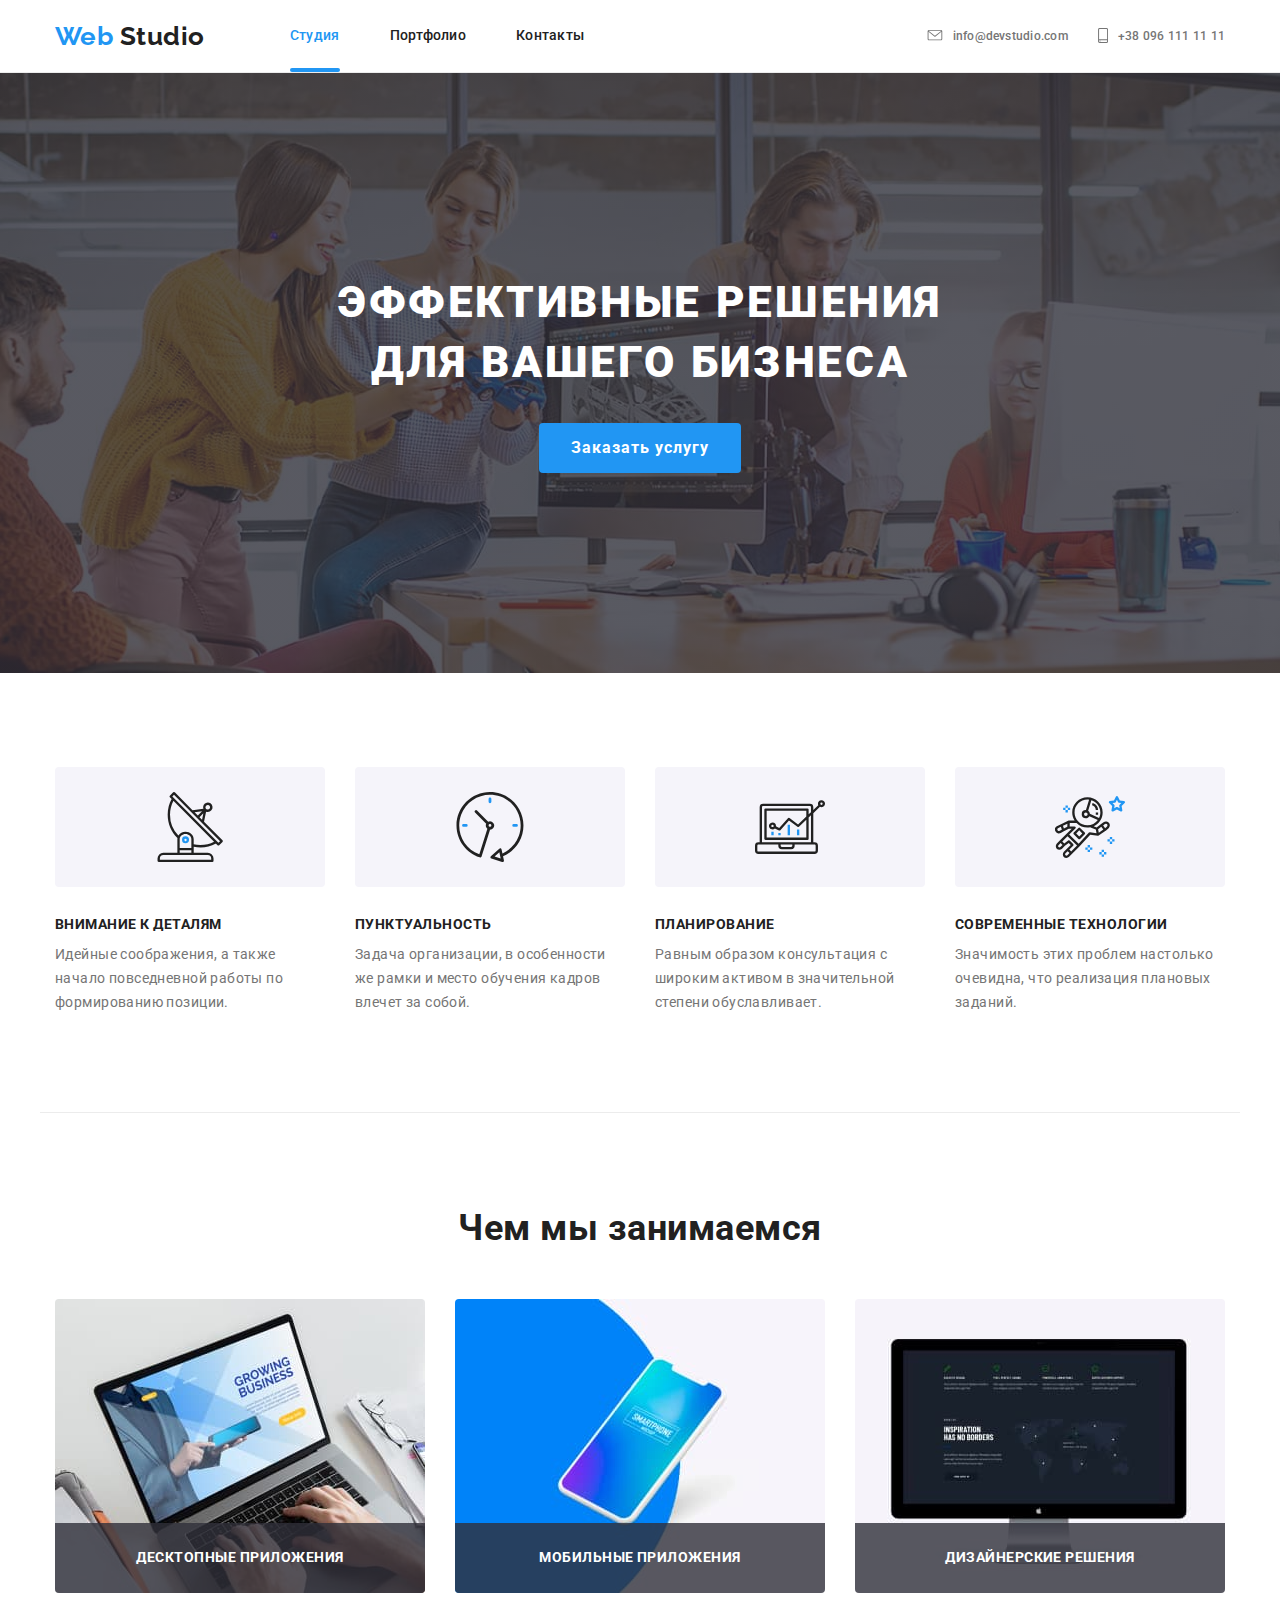
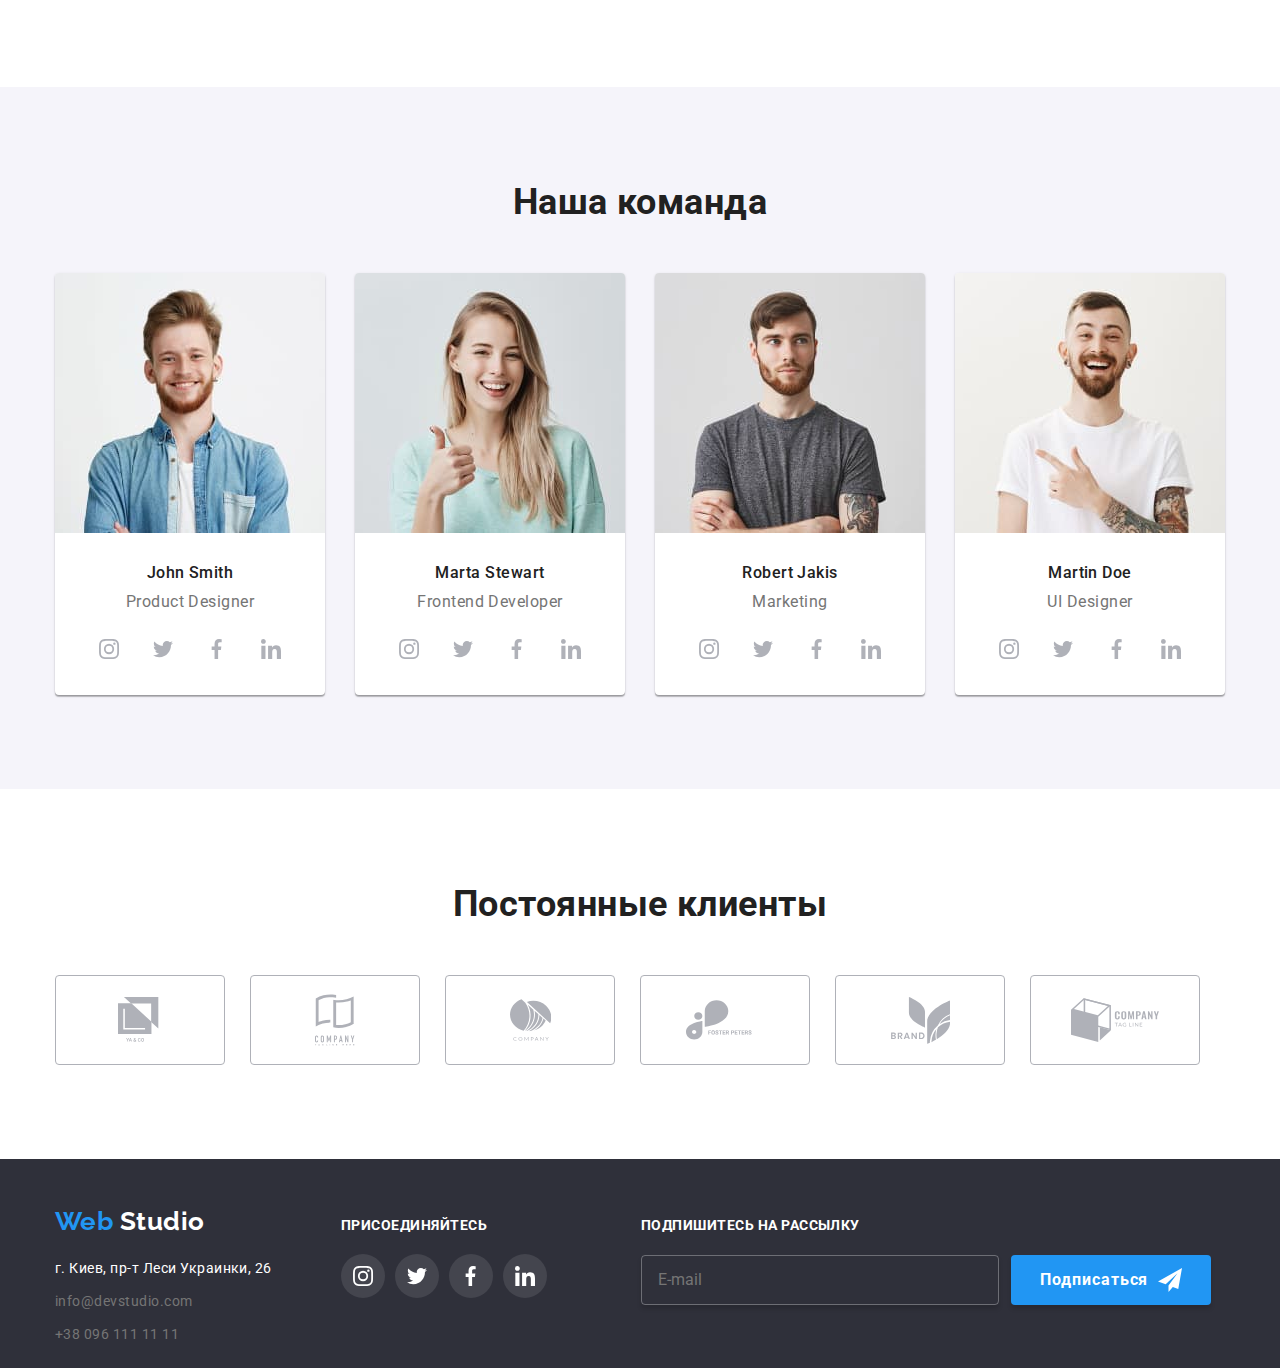
==== commit 1c3f1396: "адаптировал фотографии "чем мы занимаемся" + "роботы с раздела "портфолио"" ====
--- a/index.html
+++ b/index.html
@@ -110,15 +110,15 @@
                 <h2 class="title-section">Чем мы занимаемся</h2>
                 <ul class="benefit">
                     <li class="benefit-item">
-                        <img src="./images/desktop.jpg" alt="Иконка персонального компьютера" width="370">
+                        <img srcset="./images/new/portfolio/small/jpg/notebook.jpg 1x, ./images/new/portfolio/small/jpg/notebook@2x.jpg 2x, ./images/new/portfolio/small/jpg/notebook@3x.jpg 3x" src="./images/desktop.jpg" alt="Иконка персонального компьютера" width="370">
                         <h3 class="capabilities">Десктопные приложения</h3>
                     </li>
                     <li class="benefit-item">
-                        <img src="./images/smartphone.jpg" alt="Иконка смартфона" width="370">
+                        <img srcset="./images/new/smartphone/jpg/smartphone.jpg 1x, ./images/new/smartphone/jpg/smartphone@2x.jpg 2x, ./images/new/smartphone/jpg/smartphone@3x.jpg 3x" src="./images/smartphone.jpg" alt="Иконка смартфона" width="370">
                         <h3 class="capabilities">Мобильные приложения</h3>
                     </li>
                     <li class="benefit-item">
-                        <img src="./images/display.jpg" alt="Иконка монитора" width="370">
+                        <img srcset="./images/new/portfolio/small/jpg/display.jpg 1x, ./images/new/portfolio/small/jpg/display@2x.jpg 2x, ./images/new/portfolio/small/jpg/display@3x.jpg 3x" src="./images/display.jpg" alt="Иконка монитора" width="370">
                         <h3 class="capabilities">Дизайнерские решения</h3>
                     </li>
                 </ul>
@@ -242,7 +242,7 @@
                     </li>
                     <li class="team-flex-item">
                         <div class="thumb">
-                            <img srcset="./images/new/team/small/jpg/Martin.jpg 1x, ./images/new/team/small/jpg/Martin@2x.jpg 2x, ./images/new/team/small/jpg/Martin@3x.jpg 3x"  src="./images/Martin.jpg" alt="Фото Мартина До" class="team-flex-photo">
+                            <img srcset="./images/new/team/small/jpg/Martin.jpg 1x, ./images/new/team/small/jpg/Martin@2x.jpg 2x, ./images/new/team/small/jpg/Martin@3x.jpg 3x" src="./images/Martin.jpg" alt="Фото Мартина До" class="team-flex-photo">
                         </div>                        
                         <h3 lang="en" class="title">Martin Doe</h3>
                         <p lang="en">UI Designer</p>
--- a/css/main.min.css
+++ b/css/main.min.css
@@ -1,2 +1,2 @@
-body{color:#212121;background-color:#fff;font-family:Roboto,sans-serif;letter-spacing:0.03em;font-style:normal;font-weight:400}body.modal-open{overflow:hidden}img{display:block;max-width:100%;height:auto}.visually-hidden{position:absolute;width:1px;height:1px;margin:-1px;border:0;padding:0;clip:rect(0 0 0 0);overflow:hidden}.logo,.join,.team p,.team .title,.contacts>p{padding:0;margin:0}.container{margin-left:auto;margin-right:auto;padding-left:15px;padding-right:15px;width:100%}@media screen and (min-width: 480px){.container{width:480px}}@media screen and (min-width: 768px){.container{width:768px}}@media screen and (min-width: 1170px){.container{width:1200px}}a{text-decoration:none}li{list-style-type:none}h2{text-align:center}.hidden{display:none;padding:0;margin:0;text-align:center}@media screen and (min-width: 768px){.nav-logo{margin-right:85px}}span.first-name,span.last-name{color:#2196F3;font-family:Raleway,sans-serif;font-weight:700;font-size:26px;line-height:1.18}span.last-name{color:#212121}span.last-name.footer{color:#fff}.page-header{display:-webkit-box;display:-ms-flexbox;display:flex;position:relative;border-bottom:1px solid #ECECEC}.nav{display:-webkit-box;display:-ms-flexbox;display:flex;-webkit-box-align:center;-ms-flex-align:center;align-items:center}@media screen and (max-width: 767px){.nav{min-height:60px;-webkit-box-pack:justify;-ms-flex-pack:justify;justify-content:space-between}}.nav-link{margin:0;padding:0}@media screen and (max-width: 767px){.nav-link{margin-bottom:60px}}@media screen and (min-width: 768px){.nav-link{display:-webkit-box;display:-ms-flexbox;display:flex;padding:0;margin:0}}@media screen and (max-width: 767px){.nav-link .item{margin-bottom:40px}.nav-link .item:last-child{margin-bottom:0px}}@media screen and (min-width: 768px){.nav-link .item+.item{margin-left:50px}}.nav-link .title{display:inline-block;color:inherit;font-weight:500;line-height:1.14;letter-spacing:0.02em;-webkit-transition:color 250ms cubic-bezier(0.4, 0, 0.2, 1);transition:color 250ms cubic-bezier(0.4, 0, 0.2, 1)}@media screen and (max-width: 767px){.nav-link .title{padding-bottom:8px;font-size:18px}}@media screen and (min-width: 768px){.nav-link .title{padding-top:28px;padding-bottom:28px;margin-bottom:0px;font-size:14px}}.nav-link .title:hover,.nav-link .title:focus{color:#2196F3}.nav-link .current{position:relative;color:#2196F3}.nav-link .current::after{content:'';position:absolute;bottom:0;left:0;width:100%;height:4px;background-color:#2196F3;border-radius:2px}.header-porfolio{border-bottom:1px solid #ECECEC}.nav-contacts{margin:0;padding:0;-webkit-box-align:center;-ms-flex-align:center;align-items:center;color:inherit;font-weight:500;line-height:1.14;letter-spacing:0.02em}@media screen and (max-width: 767px){.nav-contacts{font-size:18px}}@media screen and (min-width: 768px){.nav-contacts{display:-webkit-box;display:-ms-flexbox;display:flex;padding:0;margin:0;font-size:12px;line-height:1.17;-ms-flex-item-align:center;align-self:center}}@media screen and (max-width: 1169px){.nav-contacts{display:inline-block;-webkit-box-orient:vertical;-webkit-box-direction:normal;-ms-flex-direction:column;flex-direction:column}}@media screen and (max-width: 767px){.nav-contacts .item{margin-bottom:16px}.nav-contacts .item:last-child{margin-bottom:0px}}@media screen and (min-width: 767px) and (max-width: 1169px){.nav-contacts .item:first-child{margin-bottom:10px}}@media screen and (min-width: 1170px){.nav-contacts .item+.item{display:-webkit-box;display:-ms-flexbox;display:flex;margin-left:30px;-webkit-box-align:center;-ms-flex-align:center;align-items:center}}.nav-contacts .item-link{display:-webkit-box;display:-ms-flexbox;display:flex;-webkit-box-align:center;-ms-flex-align:center;align-items:center;color:#757575;-webkit-transition:color 250ms cubic-bezier(0.4, 0, 0.2, 1);transition:color 250ms cubic-bezier(0.4, 0, 0.2, 1)}@media screen and (max-width: 767px){.nav-contacts .item-link{display:-webkit-inline-box;display:-ms-inline-flexbox;display:inline-flex}}.item-icon{margin-right:10px}.item-icon.mail{display:-webkit-box;display:-ms-flexbox;display:flex;width:16px;height:11px;-webkit-transition:fill 250ms cubic-bezier(0.4, 0, 0.2, 1);transition:fill 250ms cubic-bezier(0.4, 0, 0.2, 1);fill:#757575}.item-icon.phone{display:-webkit-box;display:-ms-flexbox;display:flex;width:10px;height:15px;-webkit-transition:fill 250ms cubic-bezier(0.4, 0, 0.2, 1);transition:fill 250ms cubic-bezier(0.4, 0, 0.2, 1);fill:#757575}.nav-contacts .item-link:hover,.nav-contacts .item-link:focus{color:#2196F3;fill:#2196F3}.nav-contacts .item-link:hover>.mail,.nav-contacts .item-link:focus>.mail{fill:#2196F3}.nav-contacts .item-link:hover>.phone,.nav-contacts .item-link:focus>.phone{fill:#2196F3}.menu-button{display:-webkit-inline-box;display:-ms-inline-flexbox;display:inline-flex;margin:0;margin-left:auto;padding:0px;border:none;background-color:transparent;-webkit-transition:fill 250ms cubic-bezier(0.4, 0, 0.2, 1);transition:fill 250ms cubic-bezier(0.4, 0, 0.2, 1)}.menu-button .icon-cross{display:none}.menu-button.is-open .icon-cross{display:block}.menu-button.is-open .icon-menu{display:none}.menu-button:hover,.menu-button :focus{fill:#2196F3}@media screen and (min-width: 768px){.menu-button{display:none}}.menu-container{font-size:20px}@media screen and (max-width: 767px){.menu-container{display:none;position:absolute;top:100%;left:0;width:100%;padding:60px 0px;text-align:center;background-color:#fff;border-top:1px solid #ECECEC;border-bottom:1px solid #ECECEC;-webkit-box-shadow:0px 1px 3px rgba(0,0,0,0.16),0px 2px 4px rgba(0,0,0,0.08),0px 4px 8px rgba(0,0,0,0.04);box-shadow:0px 1px 3px rgba(0,0,0,0.16),0px 2px 4px rgba(0,0,0,0.08),0px 4px 8px rgba(0,0,0,0.04);z-index:1}.menu-container.is-open{display:block}}@media screen and (min-width: 768px){.menu-container{display:-webkit-box;display:-ms-flexbox;display:flex;-webkit-box-pack:justify;-ms-flex-pack:justify;justify-content:space-between;-webkit-box-flex:1;-ms-flex-positive:1;flex-grow:1;padding:0}}.hero{margin-left:auto;margin-right:auto;text-align:center;background-image:-webkit-gradient(linear, left top, left bottom, from(rgba(47,48,58,0.8)), to(rgba(47,48,58,0.8))),url(../images/Hero.jpg);background-image:linear-gradient(rgba(47,48,58,0.8), rgba(47,48,58,0.8)),url(../images/Hero.jpg);background-repeat:no-repeat;background-position:center}@media screen and (min-width: 480px){.hero{padding-top:118px;padding-bottom:118px;height:400px;max-width:480px}}@media screen and (min-width: 768px){.hero{padding-top:118px;padding-bottom:118px;height:400px;max-width:768px}}@media screen and (min-width: 1170px){.hero{padding-top:200px;padding-bottom:200px;height:600px;max-width:1600px}}.hero .title{margin:0;margin-bottom:30px;margin-left:auto;margin-right:auto;-ms-flex-line-pack:center;align-content:center;color:#fff;font-weight:900;letter-spacing:0.06em;text-transform:uppercase}@media screen and (min-width: 480px){.hero .title{width:360px;font-size:26px;line-height:1.62}}@media screen and (min-width: 768px){.hero .title{width:360px;font-size:26px;line-height:1.62}}@media screen and (min-width: 1170px){.hero .title{width:696px;font-size:44px;line-height:1.36}}.hero .link{display:inline-block;margin-bottom:0px;padding:10px 32px;cursor:pointer;background-color:#2196F3;border-radius:4px;color:#fff;font-weight:700;font-size:16px;line-height:1.88;letter-spacing:0.06em;min-width:200px;border:none}.backdrop{position:fixed;top:0;left:0;width:100%;height:100%;background-color:rgba(0,0,0,0.2);-webkit-transition:opacity 250ms cubic-bezier(0.4, 0, 0.2, 1);transition:opacity 250ms cubic-bezier(0.4, 0, 0.2, 1);padding:93px 15px;overflow-y:scroll}@media screen and (min-width: 768px){.backdrop{padding:208px 159px}}.backdrop.is-hidden{opacity:0;pointer-events:none}.backdrop.is-hidden.modal{-webkit-transform:translate(-50%, -50%);transform:translate(-50%, -50%)}.modal{position:relative;padding:40px;background-color:#fff;border-radius:4px;-webkit-box-shadow:0px 2px 1px rgba(0,0,0,0.2),0px 1px 1px rgba(0,0,0,0.14),0px 1px 3px rgba(0,0,0,0.12);box-shadow:0px 2px 1px rgba(0,0,0,0.2),0px 1px 1px rgba(0,0,0,0.14),0px 1px 3px rgba(0,0,0,0.12);text-align:center;-webkit-transition:-webkit-transform 250ms cubic-bezier(0.4, 0, 0.2, 1);transition:-webkit-transform 250ms cubic-bezier(0.4, 0, 0.2, 1);transition:transform 250ms cubic-bezier(0.4, 0, 0.2, 1);transition:transform 250ms cubic-bezier(0.4, 0, 0.2, 1), -webkit-transform 250ms cubic-bezier(0.4, 0, 0.2, 1)}@media screen and (min-width: 1170px){.modal{position:absolute;top:50%;left:50%;-webkit-transform:translate(-50%, -50%) scale(1.1);transform:translate(-50%, -50%) scale(1.1);width:528px}}.modal-button{position:absolute;top:0;right:0;-webkit-transform:translate(-8px, 8px);transform:translate(-8px, 8px);display:-webkit-box;display:-ms-flexbox;display:flex;width:30px;height:30px;background-color:#fff;border-radius:50%;-webkit-box-pack:center;-ms-flex-pack:center;justify-content:center;-webkit-box-align:center;-ms-flex-align:center;align-items:center;outline:none;border:1px solid rgba(0,0,0,0.1);cursor:pointer}.modal-close{display:-webkit-box;display:-ms-flexbox;display:flex;width:11px;height:11px}.form-call{display:block;font-size:20px;line-height:23px}.form-list{margin:0;padding:0}.form-list__item{margin-top:28px;display:block}.form-list__item.first{margin-top:30px}.form-list__item-text{position:absolute;top:50%;left:42px;-webkit-transform:translateY(-50%);transform:translateY(-50%);-webkit-transition:-webkit-transform 250ms cubic-bezier(0.4, 0, 0.2, 1);transition:-webkit-transform 250ms cubic-bezier(0.4, 0, 0.2, 1);transition:transform 250ms cubic-bezier(0.4, 0, 0.2, 1);transition:transform 250ms cubic-bezier(0.4, 0, 0.2, 1), -webkit-transform 250ms cubic-bezier(0.4, 0, 0.2, 1)}.form-list__item-colomn{padding-left:42px;width:100%;height:40px;border:1px solid rgba(33,33,33,0.2);border-radius:4px;outline:none}.form-list__item-colomn.comments{resize:none;display:block;padding:12px 16px;width:100%;height:120px}.form-list__item-label{position:relative;font-size:14px;line-height:1.14;letter-spacing:0.01em;color:#757575;outline:none}.form-list__item-label:focus-within>.form-list__item-image{fill:#2196F3}.form-list__item-label:focus-within>.form-list__item-colomn{border-color:#2196F3}.form-list__item-label:focus-within>.form-list__item-text,.form-list__item-label .form-list__item-colomn:not(:placeholder-shown)+.form-list__item-text{-webkit-transform:translate(-26px, -36px);transform:translate(-26px, -36px);font-size:12px;color:#2196F3}.form-list__item-label:focus-within>.comments-text,.form-list__item-label textarea:not(:placeholder-shown)+.comments-text{-webkit-transform:translateY(-28px);transform:translateY(-28px);font-size:12px;color:#2196F3}textarea,input{-webkit-transition:border-color 250ms cubic-bezier(0.4, 0, 0.2, 1);transition:border-color 250ms cubic-bezier(0.4, 0, 0.2, 1)}.comments-text{position:absolute;top:12px;left:16px;-webkit-transition:-webkit-transform 250ms cubic-bezier(0.4, 0, 0.2, 1);transition:-webkit-transform 250ms cubic-bezier(0.4, 0, 0.2, 1);transition:transform 250ms cubic-bezier(0.4, 0, 0.2, 1);transition:transform 250ms cubic-bezier(0.4, 0, 0.2, 1), -webkit-transform 250ms cubic-bezier(0.4, 0, 0.2, 1)}.form-mailing{margin-top:20px}.form-mailing__label{display:-webkit-box;display:-ms-flexbox;display:flex;-ms-flex-wrap:wrap;flex-wrap:wrap;-webkit-box-align:center;-ms-flex-align:center;align-items:center}.form-mailing__label-link{font-size:12px;color:#2196F3;-webkit-text-decoration-line:underline;text-decoration-line:underline}.form-mailing__label-confirm{margin:0;margin-right:2px;padding:0;font-size:12px;line-height:1.71;color:#757575;text-align:left}.form-list__item-image{position:absolute;width:18px;height:18px;top:50%;left:16px;-webkit-transform:translateY(-50%);transform:translateY(-50%)}.checkbox{-webkit-appearance:none;-moz-appearance:none;appearance:none;margin-right:9px;position:absolute;width:1px;height:1px;margin:-1px}.checkbox-icon{display:block;margin-right:7px;width:15px;height:15px;border:2px solid #212121;border-radius:4px;-webkit-transition:opacity 250ms cubic-bezier(0.4, 0, 0.2, 1);transition:opacity 250ms cubic-bezier(0.4, 0, 0.2, 1)}.checkbox:checked+.checkbox-icon{background-color:#2196F3;background-image:url(../images/icon-check.svg);background-size:contain;background-origin:border-box;border-color:#2196F3}.button-send{display:inline-block;margin-top:30px;width:200px;height:50px;font-size:16px;line-height:1.87;font-weight:700;letter-spacing:0.06em;color:#fff;background:#2196F3;-webkit-box-shadow:0px 4px 4px rgba(0,0,0,0.15);box-shadow:0px 4px 4px rgba(0,0,0,0.15);border-radius:4px;border:none;cursor:pointer}.title-section{padding:0;margin:0;margin-left:auto;margin-right:auto;font-weight:700;line-height:1.17;text-align:center}@media screen and (max-width: 1169px){.title-section{margin-bottom:30px;font-size:28px}}@media screen and (min-width: 1170px){.title-section{margin-bottom:50px;font-size:36px}}.advantages{padding:0;margin:0;-webkit-box-align:center;-ms-flex-align:center;align-items:center}@media screen and (max-width: 767px){.advantages{padding-top:60px;padding-bottom:60px}}@media screen and (min-width: 768px){.advantages{display:-webkit-box;display:-ms-flexbox;display:flex;-ms-flex-wrap:wrap;flex-wrap:wrap;padding-top:60px;padding-bottom:60px}}@media screen and (min-width: 1170px){.advantages{display:-webkit-box;display:-ms-flexbox;display:flex;padding-top:94px;padding-bottom:94px}}.advantages-background{display:-webkit-box;display:-ms-flexbox;display:flex;margin-bottom:30px;height:120px;background-color:#F5F4FA;border-radius:4px;-webkit-box-pack:center;-ms-flex-pack:center;justify-content:center;-webkit-box-align:center;-ms-flex-align:center;align-items:center}@media screen and (min-width: 480px){.advantages-background{width:450px}}@media screen and (min-width: 768px){.advantages-background{width:354px}}@media screen and (min-width: 1170px){.advantages-background{width:270px}}.advantages-sprite{display:-webkit-box;display:-ms-flexbox;display:flex;width:70px;height:70px}.advantages-title{font-weight:700;font-size:14px;line-height:1.14;text-transform:uppercase;margin:0;margin-bottom:10px;height:16px}@media screen and (max-width: 767px){.advantages-title{text-align:center}}.advantages-description{margin:0;color:#757575;font-size:14px;line-height:1.71;margin-bottom:0px;letter-spacing:0.03em}@media screen and (min-width: 480px){.advantages-description{text-align:left;width:450px}}@media screen and (min-width: 768px){.advantages-description{width:354px;height:75px}}@media screen and (max-width: 1169px){.advantages-description{margin-bottom:30px}}@media screen and (min-width: 1170px){.advantages-description{width:270px}}@media screen and (min-width: 768px){.advantages-element,.benefit-item{margin-right:30px;text-align:left}}@media screen and (min-width: 768px){.advantages-element:nth-child(2n),.benefit-item:nth-child(2n){margin-right:0px}}@media screen and (min-width: 1170px){.advantages-element:nth-child(2n),.benefit-item:nth-child(2n){margin-right:30px}}.advantages-element:last-child,.benefit-item:last-child{margin-right:0px}@media screen and (max-width: 767px){.advantages-element:last-child>.advantages-description,.benefit-item:last-child>.advantages-description{margin-bottom:0px}}@media screen and (min-width: 768px){.advantages-element:nth-child(n+3)>.advantages-description,.benefit-item:nth-child(n+3)>.advantages-description{margin-bottom:0px}}@media screen and (min-width: 768px) and (max-width: 1169px){.advantages-element:nth-child(n+3)>.advantages-description,.benefit-item:nth-child(n+3)>.advantages-description{height:50px}}.benefit-item{position:relative}.employment{padding-top:94px;padding-bottom:94px;margin-bottom:94px}.employment-section{padding-top:94px;padding-bottom:94px;border-top:1px solid #ECECEC}@media screen and (max-width: 1169px){.employment-section{display:none}}@media screen and (min-width: 1170px){.employment-section{display:block}}.benefit{display:-webkit-box;display:-ms-flexbox;display:flex;padding:0;margin:0}.benefit-item img{display:block;margin-bottom:0px;border-radius:4px;height:294px}.benefit-item .capabilities{padding:0;margin:0;position:absolute;bottom:0;display:block;padding:27px 80px;width:370px;color:#fff;font-weight:700;font-size:14px;line-height:1.14;height:70px;text-align:center;text-transform:uppercase;background-color:rgba(47,48,58,0.8);border-radius:0px 0px 4px 4px}.team{background-color:#F5F4FA}.team-flex{margin:0;padding:0}@media screen and (min-width: 768px){.team-flex{display:-webkit-box;display:-ms-flexbox;display:flex;-ms-flex-wrap:wrap;flex-wrap:wrap}}.team-flex .title{font-weight:500;font-size:16px;line-height:1.19;text-align:center;margin-bottom:10px}.team-flex-photo{margin-bottom:30px;display:block;height:100%;width:100%;-o-object-fit:cover;object-fit:cover;-o-object-position:top;object-position:top}@media screen and (max-width: 1169px){.employment-team{padding-top:60px;padding-bottom:60px}}@media screen and (min-width: 1170px){.employment-team{padding-top:94px;padding-bottom:94px}}.team-flex-item{background-color:#fff;-webkit-box-shadow:0px 2px 1px rgba(0,0,0,0.2),0px 1px 1px rgba(0,0,0,0.14),0px 1px 3px rgba(0,0,0,0.12);box-shadow:0px 2px 1px rgba(0,0,0,0.2),0px 1px 1px rgba(0,0,0,0.14),0px 1px 3px rgba(0,0,0,0.12);border-radius:4px;overflow:hidden}@media screen and (max-width: 767px){.team-flex-item:last-child{margin-bottom:0px}}@media screen and (min-width: 768px) and (max-width: 1169px){.team-flex-item{width:354px;margin-right:30px}.team-flex-item:nth-child(even){margin-right:0px}.team-flex-item:nth-last-child(-n+2){margin-bottom:0px}}@media screen and (max-width: 1169px){.team-flex-item{margin-bottom:30px}}@media screen and (min-width: 1170px){.team-flex-item{width:calc((100% - 90px) / 4);margin-right:30px;padding-bottom:24px}.team-flex-item:last-child{margin-right:0px}}.team-flex-item p{color:#757575;font-size:16px;line-height:1.19;text-align:center;margin-bottom:16px}.thumb{margin-bottom:30px;height:320px}@media screen and (min-width: 768px){.thumb{height:260px}}.social-links{display:-webkit-box;display:-ms-flexbox;display:flex;margin-right:auto;margin-left:auto;width:206px;height:44px;padding:0}@media screen and (max-width: 1169px){.team-flex-item>.social-links{margin-bottom:24px}}.social-links .link{display:-webkit-box;display:-ms-flexbox;display:flex;-webkit-box-align:center;-ms-flex-align:center;align-items:center;width:44px;height:44px;border-radius:50%;background-size:20px;background-repeat:no-repeat;background-position:center;-webkit-transition:background-color 250ms cubic-bezier(0.4, 0, 0.2, 1);transition:background-color 250ms cubic-bezier(0.4, 0, 0.2, 1)}.social-links .link:hover>.link-icon,.social-links .link:focus>.link-icon{fill:#fff}.social-links .link:hover,.social-links .link:focus{background-color:#2196F3}.social-links>li{margin-right:10px}.social-links>li:last-child{margin-right:0px}.social-links .link-icon{display:inline-block;fill:#AFB1B8;-webkit-transition:fill 250ms cubic-bezier(0.4, 0, 0.2, 1);transition:fill 250ms cubic-bezier(0.4, 0, 0.2, 1)}@media screen and (max-width: 1169px){.employment-partners{padding-top:60px;padding-bottom:60px}}@media screen and (min-width: 1170px){.employment-partners{padding-top:94px;padding-bottom:94px}}.partners{margin:0;padding:0;display:-webkit-box;display:-ms-flexbox;display:flex;-webkit-box-pack:center;-ms-flex-pack:center;justify-content:center}@media screen and (max-width: 1169px){.partners{-ms-flex-wrap:wrap;flex-wrap:wrap}}@media screen and (min-width: 1170px){.partners{-webkit-box-pack:justify;-ms-flex-pack:justify;justify-content:space-between}}.partners-image{display:-webkit-box;display:-ms-flexbox;display:flex;width:calc((100% - 30px) / 2)}@media screen and (max-width: 767px){.partners-image:nth-child(2n){margin-right:0px}.partners-image:nth-last-child(-n+2){margin-bottom:0px}}@media screen and (max-width: 1169px){.partners-image{margin-right:30px;margin-bottom:30px}}@media screen and (min-width: 768px){.partners-image{width:calc((100% - 90px) / 3)}.partners-image:nth-last-child(-n+3){margin-bottom:0px}.partners-image:nth-child(3n+0){margin-right:0px}}.partners-logo{display:block;fill:#AFB1B8;-webkit-transition:fill 250ms cubic-bezier(0.4, 0, 0.2, 1);transition:fill 250ms cubic-bezier(0.4, 0, 0.2, 1)}.partners-link{display:-webkit-box;display:-ms-flexbox;display:flex;height:90px;border:1px solid #AFB1B8;border-radius:4px;-webkit-box-pack:center;-ms-flex-pack:center;justify-content:center;-webkit-box-align:center;-ms-flex-align:center;align-items:center;-webkit-transition:border 250ms cubic-bezier(0.4, 0, 0.2, 1);transition:border 250ms cubic-bezier(0.4, 0, 0.2, 1)}@media screen and (max-width: 1169px){.partners-link{width:100%}}@media screen and (min-width: 1170px){.partners-link{width:170px}}.partners-link:hover,.partners-link:focus{border:1px solid #2196F3}.partners-link:hover>.partners-logo,.partners-link:focus>.partners-logo{fill:#2196F3}@media screen and (max-width: 767px){.filtres{padding-bottom:40px}}@media screen and (max-width: 1169px){.filtres{padding-top:60px}}@media screen and (min-width: 768px){.filtres{padding-bottom:30px}}@media screen and (min-width: 1170px){.filtres{padding-top:93px;padding-bottom:50px}}.filtres-resources{display:-webkit-box;display:-ms-flexbox;display:flex;margin:0;padding:0}@media screen and (max-width: 767px){.filtres-resources{-ms-flex-wrap:wrap;flex-wrap:wrap;-webkit-box-pack:start;-ms-flex-pack:start;justify-content:start}}@media screen and (min-width: 768px){.filtres-resources{-webkit-box-pack:center;-ms-flex-pack:center;justify-content:center}}.filtres-resources-button{margin-right:8px}@media screen and (max-width: 767px){.filtres-resources-button:nth-child(-n+3){margin-bottom:15px}}.filtres-resources-button:last-child{margin-right:0px}.filtres-resources button{padding:6px 22px;font-weight:500;font-size:16px;line-height:1.63;text-align:center;border:none;border-radius:4px;-webkit-transition:color 250ms cubic-bezier(0.4, 0, 0.2, 1),background-color 250ms cubic-bezier(0.4, 0, 0.2, 1),-webkit-box-shadow 250ms cubic-bezier(0.4, 0, 0.2, 1);transition:color 250ms cubic-bezier(0.4, 0, 0.2, 1),background-color 250ms cubic-bezier(0.4, 0, 0.2, 1),-webkit-box-shadow 250ms cubic-bezier(0.4, 0, 0.2, 1);transition:color 250ms cubic-bezier(0.4, 0, 0.2, 1),background-color 250ms cubic-bezier(0.4, 0, 0.2, 1),box-shadow 250ms cubic-bezier(0.4, 0, 0.2, 1);transition:color 250ms cubic-bezier(0.4, 0, 0.2, 1),background-color 250ms cubic-bezier(0.4, 0, 0.2, 1),box-shadow 250ms cubic-bezier(0.4, 0, 0.2, 1),-webkit-box-shadow 250ms cubic-bezier(0.4, 0, 0.2, 1)}.filtres-resources button:hover,.filtres-resources button:focus{color:#fff;background-color:#2196F3;-webkit-box-shadow:0px 2px 2px rgba(0,0,0,0.12),0px 1px 2px rgba(0,0,0,0.08),0px 3px 1px rgba(0,0,0,0.1);box-shadow:0px 2px 2px rgba(0,0,0,0.12),0px 1px 2px rgba(0,0,0,0.08),0px 3px 1px rgba(0,0,0,0.1)}@media screen and (max-width: 1169px){.works{padding-bottom:60px}}@media screen and (min-width: 1170px){.works{padding-bottom:94px}}.portfolio{padding:0;margin:0}@media screen and (min-width: 768px){.portfolio{display:-webkit-box;display:-ms-flexbox;display:flex;-ms-flex-wrap:wrap;flex-wrap:wrap}}.portfolio img{margin-bottom:0px}.portfolio-image{position:relative;display:-webkit-box;display:-ms-flexbox;display:flex;overflow:hidden}.portfolio .text{position:absolute;top:0;left:0;margin:0;width:100%;height:100%;padding:0px 24px;display:-webkit-box;display:-ms-flexbox;display:flex;-webkit-box-align:center;-ms-flex-align:center;align-items:center;color:#fff;background-color:rgba(33,150,243,0.9);font-size:18px;line-height:1.56;-webkit-transform:translate(0, 100%);transform:translate(0, 100%);-webkit-transition:-webkit-transform 250ms cubic-bezier(0.4, 0, 0.2, 1);transition:-webkit-transform 250ms cubic-bezier(0.4, 0, 0.2, 1);transition:transform 250ms cubic-bezier(0.4, 0, 0.2, 1);transition:transform 250ms cubic-bezier(0.4, 0, 0.2, 1), -webkit-transform 250ms cubic-bezier(0.4, 0, 0.2, 1)}@media screen and (min-width: 1170px){.portfolio .text{width:370px;height:294px}}@media screen and (max-width: 767px){.portfolio-links{margin-bottom:30px}.portfolio-links:last-child{margin-bottom:0px}}@media screen and (min-width: 768px) and (max-width: 1169px){.portfolio-links{width:calc((100% - 30px) / 2);margin-right:30px;margin-bottom:30px}.portfolio-links:nth-child(even){margin-right:0px}.portfolio-links:nth-last-child(-n+2){margin-bottom:0px}}@media screen and (min-width: 1170px){.portfolio-links{width:calc((100% - 30px * 2) / 3);margin-right:30px;margin-top:30px}.portfolio-links:nth-child(3n){margin-right:0px}.portfolio-links:nth-child(-n+3){margin-top:0px}}.portfolio-elements{border-top-right-radius:5px;border-top-left-radius:5px;overflow:hidden;-webkit-transition:-webkit-box-shadow 250ms 250ms cubic-bezier(0.4, 0, 0.2, 1);transition:-webkit-box-shadow 250ms 250ms cubic-bezier(0.4, 0, 0.2, 1);transition:box-shadow 250ms 250ms cubic-bezier(0.4, 0, 0.2, 1);transition:box-shadow 250ms 250ms cubic-bezier(0.4, 0, 0.2, 1), -webkit-box-shadow 250ms 250ms cubic-bezier(0.4, 0, 0.2, 1)}.portfolio-elements:hover,.portfolio-elements:focus{-webkit-box-shadow:1px 4px 6px rgba(0,0,0,0.16),0px 4px 4px rgba(0,0,0,0.06),0px 1px 1px rgba(0,0,0,0.12);box-shadow:1px 4px 6px rgba(0,0,0,0.16),0px 4px 4px rgba(0,0,0,0.06),0px 1px 1px rgba(0,0,0,0.12)}.portfolio-elements:hover .text,.portfolio-elements:focus .text{-webkit-transform:translate(0, 0);transform:translate(0, 0)}.portfolio-elements,.portfolio-elements>img{display:block;margin-right:0px}.portfolio-card{border:1px solid #EEEEEE;border-top:transparent;border-bottom-right-radius:5px;border-bottom-left-radius:5px;padding:20px 24px}.portfolio-card h2{color:#212121;font-weight:700;font-size:18px;line-height:2;letter-spacing:0.06em;text-align:left;margin:0;padding:0;white-space:nowrap;overflow:hidden;text-overflow:ellipsis}.portfolio-card .product{color:#757575;font-size:16px;line-height:1.86;text-align:left;margin-top:4px;margin-bottom:0px}footer{background-color:#2F303A}@media screen and (min-width: 1170px){footer{padding-bottom:21px}}.container-footer{margin-bottom:0px}@media screen and (min-width: 768px){.footer-nav{display:-webkit-box;display:-ms-flexbox;display:flex;-webkit-box-align:baseline;-ms-flex-align:baseline;align-items:baseline}}@media screen and (min-width: 768px) and (max-width: 1169px){.footer-nav{margin-bottom:60px;-ms-flex-pack:distribute;justify-content:space-around}}.contacts>ul{padding:0;margin:0}.contacts>p{margin-bottom:9px;color:#fff;font-size:14px;line-height:1.71;font-style:normal}.contacts a{display:block;margin-top:0px;color:#757575;font-size:14px;line-height:1.71;font-style:normal}.contacts li:first-child{margin-bottom:9px}@media screen and (max-width: 767px){.footer{padding-top:60px;padding-bottom:60px}}.footer-logo{display:block;margin-bottom:20px}@media screen and (min-width: 1170px){.footer-flex{display:-webkit-box;display:-ms-flexbox;display:flex;-webkit-box-align:baseline;-ms-flex-align:baseline;align-items:baseline}}@media screen and (min-width: 768px) and (max-width: 1169px){.footer-flex{padding:60px 0px}}@media screen and (max-width: 767px){.footer-flex-block{text-align:center;margin-bottom:60px}}@media screen and (max-width: 1169px){.footer-flex-block{text-align:center}}.footer-links{margin:0;margin-left:auto;margin-right:auto;fill:#fff}.footer-links .link{background-color:rgba(255,255,255,0.1)}.footer-links .link-icon{fill:#fff}.join{margin-bottom:20px;color:#fff;font-weight:700;font-size:14px;line-height:1.14;text-transform:uppercase}@media screen and (max-width: 767px){.join{text-align:center}}@media screen and (min-width: 1170px){.join{text-align:left}}@media screen and (max-width: 1169px){.subscribe{text-align:center}}@media screen and (min-width: 1170px){.subscribe{margin-top:57px;margin-left:94px}}.subscribe-urge{color:#fff;font-size:14px;line-height:1.14;font-weight:700;text-transform:uppercase}.subscribe-form{padding:0;margin-top:20px}@media screen and (min-width: 1170px){.subscribe-form{display:-webkit-box;display:-ms-flexbox;display:flex}}.subscribe-form__field-input{padding-left:16px;height:50px;color:rgba(255,255,255,0.6);font-size:16px;line-height:1.87;background-color:transparent;border:1px solid rgba(255,255,255,0.3);-webkit-box-shadow:0px 4px 4px rgba(0,0,0,0.15);box-shadow:0px 4px 4px rgba(0,0,0,0.15);border-radius:4px}@media screen and (max-width: 767px){.subscribe-form__field-input{width:100%}}@media screen and (min-width: 768px) and (max-width: 1169px){.subscribe-form__field-input{width:450px}}@media screen and (min-width: 1170px){.subscribe-form__field-input{width:358px}}.developers{color:rgba(255,255,255,0.4);font-size:12px;line-height:2;text-align:center;margin-top:18px;margin-bottom:0;padding-top:18px;border-top:1px solid rgba(255,255,255,0.1)}.submit{display:-webkit-box;display:-ms-flexbox;display:flex;-webkit-box-align:center;-ms-flex-align:center;align-items:center;padding-left:29px;width:200px;height:50px;font-weight:bold;font-size:16px;line-height:1.87;letter-spacing:0.06em;color:#fff;background-color:#2196F3;border:none;-webkit-box-shadow:0px 4px 4px rgba(0,0,0,0.15);box-shadow:0px 4px 4px rgba(0,0,0,0.15);border-radius:4px}@media screen and (max-width: 1169px){.submit{margin-left:auto;margin-right:auto;margin-top:20px}}@media screen and (min-width: 1170px){.submit{margin-left:12px}}.submit-svg{margin-left:10px;width:24px;height:24px}@media screen and (min-width: 1170px){.network{margin-left:69px}}
+body{color:#212121;background-color:#fff;font-family:Roboto,sans-serif;letter-spacing:0.03em;font-style:normal;font-weight:400}body.modal-open{overflow:hidden}img{display:block;max-width:100%;height:auto}.visually-hidden{position:absolute;width:1px;height:1px;margin:-1px;border:0;padding:0;clip:rect(0 0 0 0);overflow:hidden}.logo,.join,.team p,.team .title,.contacts>p{padding:0;margin:0}.container{margin-left:auto;margin-right:auto;padding-left:15px;padding-right:15px;width:100%}@media screen and (min-width: 480px){.container{width:480px}}@media screen and (min-width: 768px){.container{width:768px}}@media screen and (min-width: 1170px){.container{width:1200px}}a{text-decoration:none}li{list-style-type:none}h2{text-align:center}.hidden{display:none;padding:0;margin:0;text-align:center}@media screen and (min-width: 768px){.nav-logo{margin-right:85px}}span.first-name,span.last-name{color:#2196F3;font-family:Raleway,sans-serif;font-weight:700;font-size:26px;line-height:1.18}span.last-name{color:#212121}span.last-name.footer{color:#fff}.page-header{display:-webkit-box;display:-ms-flexbox;display:flex;position:relative;border-bottom:1px solid #ECECEC}.nav{display:-webkit-box;display:-ms-flexbox;display:flex;-webkit-box-align:center;-ms-flex-align:center;align-items:center}@media screen and (max-width: 767px){.nav{min-height:60px;-webkit-box-pack:justify;-ms-flex-pack:justify;justify-content:space-between}}.nav-link{margin:0;padding:0}@media screen and (max-width: 767px){.nav-link{margin-bottom:60px}}@media screen and (min-width: 768px){.nav-link{display:-webkit-box;display:-ms-flexbox;display:flex;padding:0;margin:0}}@media screen and (max-width: 767px){.nav-link .item{margin-bottom:40px}.nav-link .item:last-child{margin-bottom:0px}}@media screen and (min-width: 768px){.nav-link .item+.item{margin-left:50px}}.nav-link .title{display:inline-block;color:inherit;font-weight:500;line-height:1.14;letter-spacing:0.02em;-webkit-transition:color 250ms cubic-bezier(0.4, 0, 0.2, 1);transition:color 250ms cubic-bezier(0.4, 0, 0.2, 1)}@media screen and (max-width: 767px){.nav-link .title{padding-bottom:8px;font-size:18px}}@media screen and (min-width: 768px){.nav-link .title{padding-top:28px;padding-bottom:28px;margin-bottom:0px;font-size:14px}}.nav-link .title:hover,.nav-link .title:focus{color:#2196F3}.nav-link .current{position:relative;color:#2196F3}.nav-link .current::after{content:'';position:absolute;bottom:0;left:0;width:100%;height:4px;background-color:#2196F3;border-radius:2px}.header-porfolio{border-bottom:1px solid #ECECEC}.nav-contacts{margin:0;padding:0;-webkit-box-align:center;-ms-flex-align:center;align-items:center;color:inherit;font-weight:500;line-height:1.14;letter-spacing:0.02em}@media screen and (max-width: 767px){.nav-contacts{font-size:18px}}@media screen and (min-width: 768px){.nav-contacts{display:-webkit-box;display:-ms-flexbox;display:flex;padding:0;margin:0;font-size:12px;line-height:1.17;-ms-flex-item-align:center;align-self:center}}@media screen and (max-width: 1169px){.nav-contacts{display:inline-block;-webkit-box-orient:vertical;-webkit-box-direction:normal;-ms-flex-direction:column;flex-direction:column}}@media screen and (max-width: 767px){.nav-contacts .item{margin-bottom:16px}.nav-contacts .item:last-child{margin-bottom:0px}}@media screen and (min-width: 767px) and (max-width: 1169px){.nav-contacts .item:first-child{margin-bottom:10px}}@media screen and (min-width: 1170px){.nav-contacts .item+.item{display:-webkit-box;display:-ms-flexbox;display:flex;margin-left:30px;-webkit-box-align:center;-ms-flex-align:center;align-items:center}}.nav-contacts .item-link{display:-webkit-box;display:-ms-flexbox;display:flex;-webkit-box-align:center;-ms-flex-align:center;align-items:center;color:#757575;-webkit-transition:color 250ms cubic-bezier(0.4, 0, 0.2, 1);transition:color 250ms cubic-bezier(0.4, 0, 0.2, 1)}@media screen and (max-width: 767px){.nav-contacts .item-link{display:-webkit-inline-box;display:-ms-inline-flexbox;display:inline-flex}}.item-icon{margin-right:10px}.item-icon.mail{display:-webkit-box;display:-ms-flexbox;display:flex;width:16px;height:11px;-webkit-transition:fill 250ms cubic-bezier(0.4, 0, 0.2, 1);transition:fill 250ms cubic-bezier(0.4, 0, 0.2, 1);fill:#757575}.item-icon.phone{display:-webkit-box;display:-ms-flexbox;display:flex;width:10px;height:15px;-webkit-transition:fill 250ms cubic-bezier(0.4, 0, 0.2, 1);transition:fill 250ms cubic-bezier(0.4, 0, 0.2, 1);fill:#757575}.nav-contacts .item-link:hover,.nav-contacts .item-link:focus{color:#2196F3;fill:#2196F3}.nav-contacts .item-link:hover>.mail,.nav-contacts .item-link:focus>.mail{fill:#2196F3}.nav-contacts .item-link:hover>.phone,.nav-contacts .item-link:focus>.phone{fill:#2196F3}.menu-button{display:-webkit-inline-box;display:-ms-inline-flexbox;display:inline-flex;margin:0;margin-left:auto;padding:0px;border:none;background-color:transparent;-webkit-transition:fill 250ms cubic-bezier(0.4, 0, 0.2, 1);transition:fill 250ms cubic-bezier(0.4, 0, 0.2, 1)}.menu-button .icon-cross{display:none}.menu-button.is-open .icon-cross{display:block}.menu-button.is-open .icon-menu{display:none}.menu-button:hover,.menu-button :focus{fill:#2196F3}@media screen and (min-width: 768px){.menu-button{display:none}}.menu-container{font-size:20px}@media screen and (max-width: 767px){.menu-container{display:none;position:absolute;top:100%;left:0;width:100%;padding:60px 0px;text-align:center;background-color:#fff;border-top:1px solid #ECECEC;border-bottom:1px solid #ECECEC;-webkit-box-shadow:0px 1px 3px rgba(0,0,0,0.16),0px 2px 4px rgba(0,0,0,0.08),0px 4px 8px rgba(0,0,0,0.04);box-shadow:0px 1px 3px rgba(0,0,0,0.16),0px 2px 4px rgba(0,0,0,0.08),0px 4px 8px rgba(0,0,0,0.04);z-index:1}.menu-container.is-open{display:block}}@media screen and (min-width: 768px){.menu-container{display:-webkit-box;display:-ms-flexbox;display:flex;-webkit-box-pack:justify;-ms-flex-pack:justify;justify-content:space-between;-webkit-box-flex:1;-ms-flex-positive:1;flex-grow:1;padding:0}}.hero{margin-left:auto;margin-right:auto;text-align:center;background-image:-webkit-gradient(linear, left top, left bottom, from(rgba(47,48,58,0.8)), to(rgba(47,48,58,0.8))),url(../images/Hero.jpg);background-image:linear-gradient(rgba(47,48,58,0.8), rgba(47,48,58,0.8)),url(../images/Hero.jpg);background-repeat:no-repeat;background-position:center}@media screen and (min-width: 480px){.hero{padding-top:118px;padding-bottom:118px;height:400px;max-width:480px}}@media screen and (min-width: 768px){.hero{padding-top:118px;padding-bottom:118px;height:400px;max-width:768px}}@media screen and (min-width: 1170px){.hero{padding-top:200px;padding-bottom:200px;height:600px;max-width:1600px}}.hero .title{margin:0;margin-bottom:30px;margin-left:auto;margin-right:auto;-ms-flex-line-pack:center;align-content:center;color:#fff;font-weight:900;letter-spacing:0.06em;text-transform:uppercase}@media screen and (min-width: 480px){.hero .title{width:360px;font-size:26px;line-height:1.62}}@media screen and (min-width: 768px){.hero .title{width:360px;font-size:26px;line-height:1.62}}@media screen and (min-width: 1170px){.hero .title{width:696px;font-size:44px;line-height:1.36}}.hero .link{display:inline-block;margin-bottom:0px;padding:10px 32px;cursor:pointer;background-color:#2196F3;border-radius:4px;color:#fff;font-weight:700;font-size:16px;line-height:1.88;letter-spacing:0.06em;min-width:200px;border:none}.backdrop{position:fixed;top:0;left:0;width:100%;height:100%;background-color:rgba(0,0,0,0.2);-webkit-transition:opacity 250ms cubic-bezier(0.4, 0, 0.2, 1);transition:opacity 250ms cubic-bezier(0.4, 0, 0.2, 1);padding:93px 15px;overflow-y:scroll}@media screen and (min-width: 768px){.backdrop{padding:208px 159px}}.backdrop.is-hidden{opacity:0;pointer-events:none}.backdrop.is-hidden.modal{-webkit-transform:translate(-50%, -50%);transform:translate(-50%, -50%)}.modal{position:relative;padding:40px;background-color:#fff;border-radius:4px;-webkit-box-shadow:0px 2px 1px rgba(0,0,0,0.2),0px 1px 1px rgba(0,0,0,0.14),0px 1px 3px rgba(0,0,0,0.12);box-shadow:0px 2px 1px rgba(0,0,0,0.2),0px 1px 1px rgba(0,0,0,0.14),0px 1px 3px rgba(0,0,0,0.12);text-align:center;-webkit-transition:-webkit-transform 250ms cubic-bezier(0.4, 0, 0.2, 1);transition:-webkit-transform 250ms cubic-bezier(0.4, 0, 0.2, 1);transition:transform 250ms cubic-bezier(0.4, 0, 0.2, 1);transition:transform 250ms cubic-bezier(0.4, 0, 0.2, 1), -webkit-transform 250ms cubic-bezier(0.4, 0, 0.2, 1)}@media screen and (min-width: 1170px){.modal{position:absolute;top:50%;left:50%;-webkit-transform:translate(-50%, -50%) scale(1.1);transform:translate(-50%, -50%) scale(1.1);width:528px}}.modal-button{position:absolute;top:0;right:0;-webkit-transform:translate(-8px, 8px);transform:translate(-8px, 8px);display:-webkit-box;display:-ms-flexbox;display:flex;width:30px;height:30px;background-color:#fff;border-radius:50%;-webkit-box-pack:center;-ms-flex-pack:center;justify-content:center;-webkit-box-align:center;-ms-flex-align:center;align-items:center;outline:none;border:1px solid rgba(0,0,0,0.1);cursor:pointer}.modal-close{display:-webkit-box;display:-ms-flexbox;display:flex;width:11px;height:11px}.form-call{display:block;font-size:20px;line-height:23px}.form-list{margin:0;padding:0}.form-list__item{margin-top:28px;display:block}.form-list__item.first{margin-top:30px}.form-list__item-text{position:absolute;top:50%;left:42px;-webkit-transform:translateY(-50%);transform:translateY(-50%);-webkit-transition:-webkit-transform 250ms cubic-bezier(0.4, 0, 0.2, 1);transition:-webkit-transform 250ms cubic-bezier(0.4, 0, 0.2, 1);transition:transform 250ms cubic-bezier(0.4, 0, 0.2, 1);transition:transform 250ms cubic-bezier(0.4, 0, 0.2, 1), -webkit-transform 250ms cubic-bezier(0.4, 0, 0.2, 1)}.form-list__item-colomn{padding-left:42px;width:100%;height:40px;border:1px solid rgba(33,33,33,0.2);border-radius:4px;outline:none}.form-list__item-colomn.comments{resize:none;display:block;padding:12px 16px;width:100%;height:120px}.form-list__item-label{position:relative;font-size:14px;line-height:1.14;letter-spacing:0.01em;color:#757575;outline:none}.form-list__item-label:focus-within>.form-list__item-image{fill:#2196F3}.form-list__item-label:focus-within>.form-list__item-colomn{border-color:#2196F3}.form-list__item-label:focus-within>.form-list__item-text,.form-list__item-label .form-list__item-colomn:not(:placeholder-shown)+.form-list__item-text{-webkit-transform:translate(-26px, -36px);transform:translate(-26px, -36px);font-size:12px;color:#2196F3}.form-list__item-label:focus-within>.comments-text,.form-list__item-label textarea:not(:placeholder-shown)+.comments-text{-webkit-transform:translateY(-28px);transform:translateY(-28px);font-size:12px;color:#2196F3}textarea,input{-webkit-transition:border-color 250ms cubic-bezier(0.4, 0, 0.2, 1);transition:border-color 250ms cubic-bezier(0.4, 0, 0.2, 1)}.comments-text{position:absolute;top:12px;left:16px;-webkit-transition:-webkit-transform 250ms cubic-bezier(0.4, 0, 0.2, 1);transition:-webkit-transform 250ms cubic-bezier(0.4, 0, 0.2, 1);transition:transform 250ms cubic-bezier(0.4, 0, 0.2, 1);transition:transform 250ms cubic-bezier(0.4, 0, 0.2, 1), -webkit-transform 250ms cubic-bezier(0.4, 0, 0.2, 1)}.form-mailing{margin-top:20px}.form-mailing__label{display:-webkit-box;display:-ms-flexbox;display:flex;-ms-flex-wrap:wrap;flex-wrap:wrap;-webkit-box-align:center;-ms-flex-align:center;align-items:center}.form-mailing__label-link{font-size:12px;color:#2196F3;-webkit-text-decoration-line:underline;text-decoration-line:underline}.form-mailing__label-confirm{margin:0;margin-right:2px;padding:0;font-size:12px;line-height:1.71;color:#757575;text-align:left}.form-list__item-image{position:absolute;width:18px;height:18px;top:50%;left:16px;-webkit-transform:translateY(-50%);transform:translateY(-50%)}.checkbox{-webkit-appearance:none;-moz-appearance:none;appearance:none;margin-right:9px;position:absolute;width:1px;height:1px;margin:-1px}.checkbox-icon{display:block;margin-right:7px;width:15px;height:15px;border:2px solid #212121;border-radius:4px;-webkit-transition:opacity 250ms cubic-bezier(0.4, 0, 0.2, 1);transition:opacity 250ms cubic-bezier(0.4, 0, 0.2, 1)}.checkbox:checked+.checkbox-icon{background-color:#2196F3;background-image:url(../images/icon-check.svg);background-size:contain;background-origin:border-box;border-color:#2196F3}.button-send{display:inline-block;margin-top:30px;width:200px;height:50px;font-size:16px;line-height:1.87;font-weight:700;letter-spacing:0.06em;color:#fff;background:#2196F3;-webkit-box-shadow:0px 4px 4px rgba(0,0,0,0.15);box-shadow:0px 4px 4px rgba(0,0,0,0.15);border-radius:4px;border:none;cursor:pointer}.title-section{padding:0;margin:0;margin-left:auto;margin-right:auto;font-weight:700;line-height:1.17;text-align:center}@media screen and (max-width: 1169px){.title-section{margin-bottom:30px;font-size:28px}}@media screen and (min-width: 1170px){.title-section{margin-bottom:50px;font-size:36px}}.advantages{padding:0;margin:0;-webkit-box-align:center;-ms-flex-align:center;align-items:center}@media screen and (max-width: 767px){.advantages{padding-top:60px;padding-bottom:60px}}@media screen and (min-width: 768px){.advantages{display:-webkit-box;display:-ms-flexbox;display:flex;-ms-flex-wrap:wrap;flex-wrap:wrap;padding-top:60px;padding-bottom:60px}}@media screen and (min-width: 1170px){.advantages{display:-webkit-box;display:-ms-flexbox;display:flex;padding-top:94px;padding-bottom:94px}}.advantages-background{display:-webkit-box;display:-ms-flexbox;display:flex;margin-bottom:30px;height:120px;background-color:#F5F4FA;border-radius:4px;-webkit-box-pack:center;-ms-flex-pack:center;justify-content:center;-webkit-box-align:center;-ms-flex-align:center;align-items:center}@media screen and (min-width: 480px){.advantages-background{width:450px}}@media screen and (min-width: 768px){.advantages-background{width:354px}}@media screen and (min-width: 1170px){.advantages-background{width:270px}}.advantages-sprite{display:-webkit-box;display:-ms-flexbox;display:flex;width:70px;height:70px}.advantages-title{font-weight:700;font-size:14px;line-height:1.14;text-transform:uppercase;margin:0;margin-bottom:10px;height:16px}@media screen and (max-width: 767px){.advantages-title{text-align:center}}.advantages-description{margin:0;color:#757575;font-size:14px;line-height:1.71;margin-bottom:0px;letter-spacing:0.03em}@media screen and (min-width: 480px){.advantages-description{text-align:left;width:450px}}@media screen and (min-width: 768px){.advantages-description{width:354px;height:75px}}@media screen and (max-width: 1169px){.advantages-description{margin-bottom:30px}}@media screen and (min-width: 1170px){.advantages-description{width:270px}}@media screen and (min-width: 768px){.advantages-element,.benefit-item{margin-right:30px;text-align:left}}@media screen and (min-width: 768px){.advantages-element:nth-child(2n),.benefit-item:nth-child(2n){margin-right:0px}}@media screen and (min-width: 1170px){.advantages-element:nth-child(2n),.benefit-item:nth-child(2n){margin-right:30px}}.advantages-element:last-child,.benefit-item:last-child{margin-right:0px}@media screen and (max-width: 767px){.advantages-element:last-child>.advantages-description,.benefit-item:last-child>.advantages-description{margin-bottom:0px}}@media screen and (min-width: 768px){.advantages-element:nth-child(n+3)>.advantages-description,.benefit-item:nth-child(n+3)>.advantages-description{margin-bottom:0px}}@media screen and (min-width: 768px) and (max-width: 1169px){.advantages-element:nth-child(n+3)>.advantages-description,.benefit-item:nth-child(n+3)>.advantages-description{height:50px}}.benefit-item{position:relative}.employment{padding-top:94px;padding-bottom:94px;margin-bottom:94px}.employment-section{padding-top:94px;padding-bottom:94px;border-top:1px solid #ECECEC}@media screen and (max-width: 1169px){.employment-section{display:none}}@media screen and (min-width: 1170px){.employment-section{display:block}}.benefit{display:-webkit-box;display:-ms-flexbox;display:flex;padding:0;margin:0}.benefit-item img{display:block;margin-bottom:0px;border-radius:4px;height:294px}.benefit-item .capabilities{padding:0;margin:0;position:absolute;bottom:0;display:block;padding:27px 80px;width:370px;color:#fff;font-weight:700;font-size:14px;line-height:1.14;height:70px;text-align:center;text-transform:uppercase;background-color:rgba(47,48,58,0.8);border-radius:0px 0px 4px 4px}.team{background-color:#F5F4FA}.team-flex{margin:0;padding:0}@media screen and (min-width: 768px){.team-flex{display:-webkit-box;display:-ms-flexbox;display:flex;-ms-flex-wrap:wrap;flex-wrap:wrap}}.team-flex .title{font-weight:500;font-size:16px;line-height:1.19;text-align:center;margin-bottom:10px}.team-flex-photo{margin-bottom:30px;display:block;height:100%;width:100%;-o-object-fit:cover;object-fit:cover;-o-object-position:top;object-position:top}@media screen and (max-width: 1169px){.employment-team{padding-top:60px;padding-bottom:60px}}@media screen and (min-width: 1170px){.employment-team{padding-top:94px;padding-bottom:94px}}.team-flex-item{background-color:#fff;-webkit-box-shadow:0px 2px 1px rgba(0,0,0,0.2),0px 1px 1px rgba(0,0,0,0.14),0px 1px 3px rgba(0,0,0,0.12);box-shadow:0px 2px 1px rgba(0,0,0,0.2),0px 1px 1px rgba(0,0,0,0.14),0px 1px 3px rgba(0,0,0,0.12);border-radius:4px;overflow:hidden}@media screen and (max-width: 767px){.team-flex-item:last-child{margin-bottom:0px}}@media screen and (min-width: 768px) and (max-width: 1169px){.team-flex-item{width:354px;margin-right:30px}.team-flex-item:nth-child(even){margin-right:0px}.team-flex-item:nth-last-child(-n+2){margin-bottom:0px}}@media screen and (max-width: 1169px){.team-flex-item{margin-bottom:30px}}@media screen and (min-width: 1170px){.team-flex-item{width:calc((100% - 90px) / 4);margin-right:30px;padding-bottom:24px}.team-flex-item:last-child{margin-right:0px}}.team-flex-item p{color:#757575;font-size:16px;line-height:1.19;text-align:center;margin-bottom:16px}.thumb{margin-bottom:30px;height:320px}@media screen and (min-width: 768px){.thumb{height:260px}}.social-links{display:-webkit-box;display:-ms-flexbox;display:flex;margin-right:auto;margin-left:auto;width:206px;height:44px;padding:0}@media screen and (max-width: 1169px){.team-flex-item>.social-links{margin-bottom:24px}}.social-links .link{display:-webkit-box;display:-ms-flexbox;display:flex;-webkit-box-align:center;-ms-flex-align:center;align-items:center;width:44px;height:44px;border-radius:50%;background-size:20px;background-repeat:no-repeat;background-position:center;-webkit-transition:background-color 250ms cubic-bezier(0.4, 0, 0.2, 1);transition:background-color 250ms cubic-bezier(0.4, 0, 0.2, 1)}.social-links .link:hover>.link-icon,.social-links .link:focus>.link-icon{fill:#fff}.social-links .link:hover,.social-links .link:focus{background-color:#2196F3}.social-links>li{margin-right:10px}.social-links>li:last-child{margin-right:0px}.social-links .link-icon{display:inline-block;fill:#AFB1B8;-webkit-transition:fill 250ms cubic-bezier(0.4, 0, 0.2, 1);transition:fill 250ms cubic-bezier(0.4, 0, 0.2, 1)}@media screen and (max-width: 1169px){.employment-partners{padding-top:60px;padding-bottom:60px}}@media screen and (min-width: 1170px){.employment-partners{padding-top:94px;padding-bottom:94px}}.partners{margin:0;padding:0;display:-webkit-box;display:-ms-flexbox;display:flex;-webkit-box-pack:center;-ms-flex-pack:center;justify-content:center}@media screen and (max-width: 1169px){.partners{-ms-flex-wrap:wrap;flex-wrap:wrap}}@media screen and (min-width: 1170px){.partners{-webkit-box-pack:justify;-ms-flex-pack:justify;justify-content:space-between}}.partners-image{display:-webkit-box;display:-ms-flexbox;display:flex;width:calc((100% - 30px) / 2)}@media screen and (max-width: 767px){.partners-image:nth-child(2n){margin-right:0px}.partners-image:nth-last-child(-n+2){margin-bottom:0px}}@media screen and (max-width: 1169px){.partners-image{margin-right:30px;margin-bottom:30px}}@media screen and (min-width: 768px){.partners-image{width:calc((100% - 90px) / 3)}.partners-image:nth-last-child(-n+3){margin-bottom:0px}.partners-image:nth-child(3n+0){margin-right:0px}}.partners-logo{display:block;fill:#AFB1B8;-webkit-transition:fill 250ms cubic-bezier(0.4, 0, 0.2, 1);transition:fill 250ms cubic-bezier(0.4, 0, 0.2, 1)}.partners-link{display:-webkit-box;display:-ms-flexbox;display:flex;height:90px;border:1px solid #AFB1B8;border-radius:4px;-webkit-box-pack:center;-ms-flex-pack:center;justify-content:center;-webkit-box-align:center;-ms-flex-align:center;align-items:center;-webkit-transition:border 250ms cubic-bezier(0.4, 0, 0.2, 1);transition:border 250ms cubic-bezier(0.4, 0, 0.2, 1)}@media screen and (max-width: 1169px){.partners-link{width:100%}}@media screen and (min-width: 1170px){.partners-link{width:170px}}.partners-link:hover,.partners-link:focus{border:1px solid #2196F3}.partners-link:hover>.partners-logo,.partners-link:focus>.partners-logo{fill:#2196F3}@media screen and (max-width: 767px){.filtres{padding-bottom:40px}}@media screen and (max-width: 1169px){.filtres{padding-top:60px}}@media screen and (min-width: 768px){.filtres{padding-bottom:30px}}@media screen and (min-width: 1170px){.filtres{padding-top:93px;padding-bottom:50px}}.filtres-resources{display:-webkit-box;display:-ms-flexbox;display:flex;margin:0;padding:0}@media screen and (max-width: 767px){.filtres-resources{-ms-flex-wrap:wrap;flex-wrap:wrap;-webkit-box-pack:start;-ms-flex-pack:start;justify-content:start}}@media screen and (min-width: 768px){.filtres-resources{-webkit-box-pack:center;-ms-flex-pack:center;justify-content:center}}.filtres-resources-button{margin-right:8px}@media screen and (max-width: 767px){.filtres-resources-button:nth-child(-n+3){margin-bottom:15px}}.filtres-resources-button:last-child{margin-right:0px}.filtres-resources button{padding:6px 22px;font-weight:500;font-size:16px;line-height:1.63;text-align:center;border:none;border-radius:4px;-webkit-transition:color 250ms cubic-bezier(0.4, 0, 0.2, 1),background-color 250ms cubic-bezier(0.4, 0, 0.2, 1),-webkit-box-shadow 250ms cubic-bezier(0.4, 0, 0.2, 1);transition:color 250ms cubic-bezier(0.4, 0, 0.2, 1),background-color 250ms cubic-bezier(0.4, 0, 0.2, 1),-webkit-box-shadow 250ms cubic-bezier(0.4, 0, 0.2, 1);transition:color 250ms cubic-bezier(0.4, 0, 0.2, 1),background-color 250ms cubic-bezier(0.4, 0, 0.2, 1),box-shadow 250ms cubic-bezier(0.4, 0, 0.2, 1);transition:color 250ms cubic-bezier(0.4, 0, 0.2, 1),background-color 250ms cubic-bezier(0.4, 0, 0.2, 1),box-shadow 250ms cubic-bezier(0.4, 0, 0.2, 1),-webkit-box-shadow 250ms cubic-bezier(0.4, 0, 0.2, 1)}.filtres-resources button:hover,.filtres-resources button:focus{color:#fff;background-color:#2196F3;-webkit-box-shadow:0px 2px 2px rgba(0,0,0,0.12),0px 1px 2px rgba(0,0,0,0.08),0px 3px 1px rgba(0,0,0,0.1);box-shadow:0px 2px 2px rgba(0,0,0,0.12),0px 1px 2px rgba(0,0,0,0.08),0px 3px 1px rgba(0,0,0,0.1)}@media screen and (max-width: 1169px){.works{padding-bottom:60px}}@media screen and (min-width: 1170px){.works{padding-bottom:94px}}.portfolio{padding:0;margin:0}@media screen and (min-width: 768px){.portfolio{display:-webkit-box;display:-ms-flexbox;display:flex;-ms-flex-wrap:wrap;flex-wrap:wrap}}.portfolio img{margin-bottom:0px;width:100%}.portfolio-image{position:relative;display:-webkit-box;display:-ms-flexbox;display:flex;overflow:hidden}.portfolio .text{position:absolute;top:0;left:0;margin:0;width:100%;height:100%;padding:0px 24px;display:-webkit-box;display:-ms-flexbox;display:flex;-webkit-box-align:center;-ms-flex-align:center;align-items:center;color:#fff;background-color:rgba(33,150,243,0.9);font-size:18px;line-height:1.56;-webkit-transform:translate(0, 100%);transform:translate(0, 100%);-webkit-transition:-webkit-transform 250ms cubic-bezier(0.4, 0, 0.2, 1);transition:-webkit-transform 250ms cubic-bezier(0.4, 0, 0.2, 1);transition:transform 250ms cubic-bezier(0.4, 0, 0.2, 1);transition:transform 250ms cubic-bezier(0.4, 0, 0.2, 1), -webkit-transform 250ms cubic-bezier(0.4, 0, 0.2, 1)}@media screen and (min-width: 1170px){.portfolio .text{width:370px;height:294px}}@media screen and (max-width: 767px){.portfolio-links{margin-bottom:30px}.portfolio-links:last-child{margin-bottom:0px}}@media screen and (min-width: 768px) and (max-width: 1169px){.portfolio-links{width:calc((100% - 30px) / 2);margin-right:30px;margin-bottom:30px}.portfolio-links:nth-child(even){margin-right:0px}.portfolio-links:nth-last-child(-n+2){margin-bottom:0px}}@media screen and (min-width: 1170px){.portfolio-links{width:calc((100% - 30px * 2) / 3);margin-right:30px;margin-top:30px}.portfolio-links:nth-child(3n){margin-right:0px}.portfolio-links:nth-child(-n+3){margin-top:0px}}.portfolio-elements{border-top-right-radius:5px;border-top-left-radius:5px;overflow:hidden;-webkit-transition:-webkit-box-shadow 250ms 250ms cubic-bezier(0.4, 0, 0.2, 1);transition:-webkit-box-shadow 250ms 250ms cubic-bezier(0.4, 0, 0.2, 1);transition:box-shadow 250ms 250ms cubic-bezier(0.4, 0, 0.2, 1);transition:box-shadow 250ms 250ms cubic-bezier(0.4, 0, 0.2, 1), -webkit-box-shadow 250ms 250ms cubic-bezier(0.4, 0, 0.2, 1)}.portfolio-elements:hover,.portfolio-elements:focus{-webkit-box-shadow:1px 4px 6px rgba(0,0,0,0.16),0px 4px 4px rgba(0,0,0,0.06),0px 1px 1px rgba(0,0,0,0.12);box-shadow:1px 4px 6px rgba(0,0,0,0.16),0px 4px 4px rgba(0,0,0,0.06),0px 1px 1px rgba(0,0,0,0.12)}.portfolio-elements:hover .text,.portfolio-elements:focus .text{-webkit-transform:translate(0, 0);transform:translate(0, 0)}.portfolio-elements,.portfolio-elements>img{display:block;margin-right:0px}.portfolio-card{border:1px solid #EEEEEE;border-top:transparent;border-bottom-right-radius:5px;border-bottom-left-radius:5px;padding:20px 24px}.portfolio-card h2{color:#212121;font-weight:700;font-size:18px;line-height:2;letter-spacing:0.06em;text-align:left;margin:0;padding:0;white-space:nowrap;overflow:hidden;text-overflow:ellipsis}.portfolio-card .product{color:#757575;font-size:16px;line-height:1.86;text-align:left;margin-top:4px;margin-bottom:0px}footer{background-color:#2F303A}@media screen and (min-width: 1170px){footer{padding-bottom:21px}}.container-footer{margin-bottom:0px}@media screen and (min-width: 768px){.footer-nav{display:-webkit-box;display:-ms-flexbox;display:flex;-webkit-box-align:baseline;-ms-flex-align:baseline;align-items:baseline}}@media screen and (min-width: 768px) and (max-width: 1169px){.footer-nav{margin-bottom:60px;-ms-flex-pack:distribute;justify-content:space-around}}.contacts>ul{padding:0;margin:0}.contacts>p{margin-bottom:9px;color:#fff;font-size:14px;line-height:1.71;font-style:normal}.contacts a{display:block;margin-top:0px;color:#757575;font-size:14px;line-height:1.71;font-style:normal}.contacts li:first-child{margin-bottom:9px}@media screen and (max-width: 767px){.footer{padding-top:60px;padding-bottom:60px}}.footer-logo{display:block;margin-bottom:20px}@media screen and (min-width: 1170px){.footer-flex{display:-webkit-box;display:-ms-flexbox;display:flex;-webkit-box-align:baseline;-ms-flex-align:baseline;align-items:baseline}}@media screen and (min-width: 768px) and (max-width: 1169px){.footer-flex{padding:60px 0px}}@media screen and (max-width: 767px){.footer-flex-block{text-align:center;margin-bottom:60px}}@media screen and (max-width: 1169px){.footer-flex-block{text-align:center}}.footer-links{margin:0;margin-left:auto;margin-right:auto;fill:#fff}.footer-links .link{background-color:rgba(255,255,255,0.1)}.footer-links .link-icon{fill:#fff}.join{margin-bottom:20px;color:#fff;font-weight:700;font-size:14px;line-height:1.14;text-transform:uppercase}@media screen and (max-width: 767px){.join{text-align:center}}@media screen and (min-width: 1170px){.join{text-align:left}}@media screen and (max-width: 1169px){.subscribe{text-align:center}}@media screen and (min-width: 1170px){.subscribe{margin-top:57px;margin-left:94px}}.subscribe-urge{color:#fff;font-size:14px;line-height:1.14;font-weight:700;text-transform:uppercase}.subscribe-form{padding:0;margin-top:20px}@media screen and (min-width: 1170px){.subscribe-form{display:-webkit-box;display:-ms-flexbox;display:flex}}.subscribe-form__field-input{padding-left:16px;height:50px;color:rgba(255,255,255,0.6);font-size:16px;line-height:1.87;background-color:transparent;border:1px solid rgba(255,255,255,0.3);-webkit-box-shadow:0px 4px 4px rgba(0,0,0,0.15);box-shadow:0px 4px 4px rgba(0,0,0,0.15);border-radius:4px}@media screen and (max-width: 767px){.subscribe-form__field-input{width:100%}}@media screen and (min-width: 768px) and (max-width: 1169px){.subscribe-form__field-input{width:450px}}@media screen and (min-width: 1170px){.subscribe-form__field-input{width:358px}}.developers{color:rgba(255,255,255,0.4);font-size:12px;line-height:2;text-align:center;margin-top:18px;margin-bottom:0;padding-top:18px;border-top:1px solid rgba(255,255,255,0.1)}.submit{display:-webkit-box;display:-ms-flexbox;display:flex;-webkit-box-align:center;-ms-flex-align:center;align-items:center;padding-left:29px;width:200px;height:50px;font-weight:bold;font-size:16px;line-height:1.87;letter-spacing:0.06em;color:#fff;background-color:#2196F3;border:none;-webkit-box-shadow:0px 4px 4px rgba(0,0,0,0.15);box-shadow:0px 4px 4px rgba(0,0,0,0.15);border-radius:4px}@media screen and (max-width: 1169px){.submit{margin-left:auto;margin-right:auto;margin-top:20px}}@media screen and (min-width: 1170px){.submit{margin-left:12px}}.submit-svg{margin-left:10px;width:24px;height:24px}@media screen and (min-width: 1170px){.network{margin-left:69px}}
 /*# sourceMappingURL=main.min.css.map */